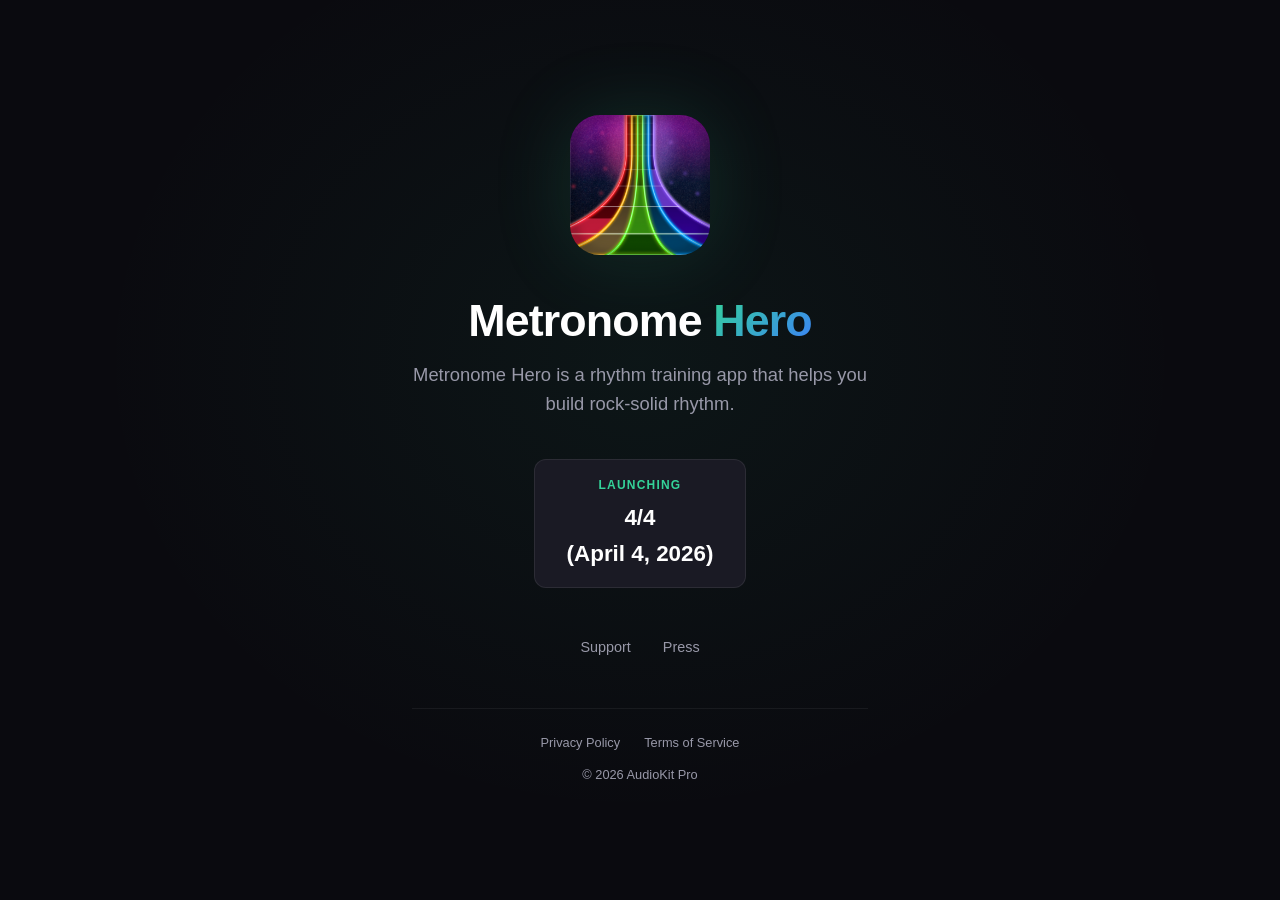
==== index.html @ 8ba40acc "Updated web site" ====
<!DOCTYPE html>
<html lang="en">
<head>
    <meta charset="UTF-8">
    <meta name="viewport" content="width=device-width, initial-scale=1.0">
    <title>Metronome Hero — Coming April 4</title>
    <meta name="description" content="The metronome that listens back. Real-time timing feedback, auto-tempo progression, and mic/MIDI input — on iPhone, iPad, Mac, Apple Watch, and inside your DAW. Launching April 4, 2026.">
    <link rel="icon" type="image/png" href="appicon.png">
    <link rel="stylesheet" href="style.css">
</head>
<body>

<div class="prelaunch">
    <div class="prelaunch-content">
        <img src="appicon.png" alt="Metronome Hero" class="prelaunch-icon">
        <h1>Metronome <span style="background: linear-gradient(135deg, var(--gradient-start), var(--gradient-end)); -webkit-background-clip: text; -webkit-text-fill-color: transparent; background-clip: text;">Hero</span></h1>
        <p class="tagline">Metronome Hero is a rhythm training app that helps you build rock-solid rhythm.</p>
        <div class="launch-date">
            <div class="label">Launching</div>
            <div class="date">4/4</div>
            <div class="date">(April 4, 2026)</div>
        </div>

        <div class="prelaunch-links">
            <a href="mailto:support@metronomehero.com">Support</a>
            <a href="mailto:press@metronomehero.com">Press</a>
        </div>

        <div class="prelaunch-footer">
            <div class="legal-links">
                <a href="privacy-policy.html">Privacy Policy</a>
                <a href="terms-of-service.html">Terms of Service</a>
            </div>
            <p>&copy; 2026 AudioKit Pro</p>
        </div>
    </div>
</div>

</body>
</html>
---- style.css ----
/* ── Reset & Base ── */
*, *::before, *::after { margin: 0; padding: 0; box-sizing: border-box; }

:root {
    --bg-dark: #0a0a0f;
    --bg-section: #111118;
    --bg-card: #1a1a24;
    --accent: #34d399;
    --accent-dim: #22a87a;
    --text: #e8e8f0;
    --text-dim: #9898a8;
    --text-bright: #ffffff;
    --gradient-start: #34d399;
    --gradient-end: #3b82f6;
    --font: -apple-system, BlinkMacSystemFont, 'SF Pro Display', 'Segoe UI', Roboto, sans-serif;
    --font-mono: 'SF Mono', 'Fira Code', 'Cascadia Code', monospace;
    --max-width: 1100px;
}

html { scroll-behavior: smooth; }

body {
    font-family: var(--font);
    background: var(--bg-dark);
    color: var(--text);
    line-height: 1.6;
    -webkit-font-smoothing: antialiased;
}

/* ── Typography ── */
h1, h2, h3 { color: var(--text-bright); line-height: 1.2; }
h1 { font-size: clamp(2.4rem, 5vw, 3.8rem); font-weight: 800; letter-spacing: -0.02em; }
h2 { font-size: clamp(1.6rem, 3.5vw, 2.4rem); font-weight: 700; letter-spacing: -0.01em; }
h3 { font-size: 1.15rem; font-weight: 600; }
p { color: var(--text-dim); font-size: 1.05rem; }
a { color: var(--accent); text-decoration: none; }
a:hover { color: var(--accent-dim); }

/* ── Layout ── */
.container { max-width: var(--max-width); margin: 0 auto; padding: 0 1.5rem; }

section { padding: 5rem 0; }
section:nth-child(even) { background: var(--bg-section); }

/* ── Nav ── */
nav {
    position: fixed; top: 0; left: 0; right: 0; z-index: 100;
    background: rgba(10, 10, 15, 0.85);
    backdrop-filter: blur(20px); -webkit-backdrop-filter: blur(20px);
    border-bottom: 1px solid rgba(255,255,255,0.06);
    padding: 0.8rem 0;
}
nav .container { display: flex; align-items: center; justify-content: space-between; }
.nav-brand { display: flex; align-items: center; gap: 0.6rem; font-weight: 700; font-size: 1.1rem; color: var(--text-bright); }
.nav-brand img { width: 32px; height: 32px; border-radius: 7px; }
.nav-links { display: flex; gap: 1.8rem; list-style: none; }
.nav-links a { color: var(--text-dim); font-size: 0.9rem; font-weight: 500; transition: color 0.2s; }
.nav-links a:hover { color: var(--text-bright); }

/* ── Buttons ── */
.btn {
    display: inline-flex; align-items: center; gap: 0.5rem;
    padding: 0.85rem 1.8rem; border-radius: 12px; font-weight: 600; font-size: 1rem;
    transition: all 0.2s; border: none; cursor: pointer;
}
.btn-primary { background: linear-gradient(135deg, var(--gradient-start), var(--gradient-end)); color: #000; }
.btn-primary:hover { transform: translateY(-2px); box-shadow: 0 8px 30px rgba(52, 211, 153, 0.25); color: #000; }
.btn-secondary { background: rgba(255,255,255,0.06); color: var(--text); border: 1px solid rgba(255,255,255,0.1); }
.btn-secondary:hover { background: rgba(255,255,255,0.1); transform: translateY(-2px); color: var(--text-bright); }

/* ── Hero ── */
.hero {
    padding: 10rem 0 4rem;
    text-align: center;
    background: radial-gradient(ellipse at 50% 0%, rgba(52, 211, 153, 0.08) 0%, transparent 60%), var(--bg-dark);
}
.hero-icon { width: 120px; height: 120px; border-radius: 26px; margin-bottom: 2rem; box-shadow: 0 0 60px rgba(52, 211, 153, 0.15); }
.hero h1 { margin-bottom: 1rem; }
.hero h1 span {
    background: linear-gradient(135deg, var(--gradient-start), var(--gradient-end));
    -webkit-background-clip: text; -webkit-text-fill-color: transparent; background-clip: text;
}
.hero-tagline { font-size: clamp(1.1rem, 2.5vw, 1.35rem); color: var(--text-dim); max-width: 600px; margin: 0 auto 2.5rem; }
.hero-cta { display: flex; gap: 1rem; justify-content: center; flex-wrap: wrap; margin-bottom: 3rem; }

/* ── Hero Screenshot ── */
.hero-screenshot {
    position: relative;
    max-width: 800px;
    margin: 0 auto;
    border-radius: 16px;
    overflow: hidden;
    box-shadow: 0 20px 80px rgba(0,0,0,0.5), 0 0 0 1px rgba(255,255,255,0.06);
    cursor: pointer;
}
.hero-screenshot img {
    width: 100%; height: auto; display: block;
    position: absolute; inset: 0;
    opacity: 0; transition: opacity 1s ease;
}
.hero-screenshot img:first-child { position: relative; }
.hero-screenshot img.active { opacity: 1; }

/* ── Section Headers ── */
.section-header { text-align: center; margin-bottom: 3.5rem; }
.section-header p { max-width: 600px; margin: 1rem auto 0; }
.section-label {
    display: inline-block; font-size: 0.75rem; font-weight: 700;
    letter-spacing: 0.12em; text-transform: uppercase; color: var(--accent); margin-bottom: 0.6rem;
}

/* ── Color Spectrum Bar ── */
.spectrum-bar {
    display: flex; border-radius: 8px; overflow: hidden; height: 40px;
    max-width: 500px; margin: 2rem auto; box-shadow: 0 4px 20px rgba(0,0,0,0.3);
}
.spectrum-bar .zone {
    flex: 1; display: flex; align-items: center; justify-content: center;
    font-size: 0.7rem; font-weight: 700; color: rgba(0,0,0,0.7);
}

/* ── Screenshot with Caption ── */
.screenshot-showcase {
    max-width: 700px;
    margin: 2.5rem auto;
    border-radius: 12px;
    overflow: hidden;
    box-shadow: 0 12px 50px rgba(0,0,0,0.4), 0 0 0 1px rgba(255,255,255,0.06);
}
.screenshot-showcase img { width: 100%; height: auto; display: block; }
.viz-showcase {
    position: relative;
    max-width: 700px;
    margin: 2.5rem auto;
    border-radius: 12px;
    overflow: hidden;
    box-shadow: 0 12px 50px rgba(0,0,0,0.4), 0 0 0 1px rgba(255,255,255,0.06);
    cursor: pointer;
}
.viz-showcase img {
    width: 100%; height: auto; display: block;
    position: absolute; inset: 0;
    opacity: 0; transition: opacity 1s ease;
}
.viz-showcase img:first-child { position: relative; }
.viz-showcase img.active { opacity: 1; }
.viz-showcase-label {
    text-align: center; font-size: 0.8rem; color: var(--text-dim);
    margin-top: 0.75rem; font-variant-numeric: tabular-nums;
    transition: opacity 0.4s ease;
}

/* ── Feature Grid ── */
.feature-grid { display: grid; grid-template-columns: repeat(auto-fit, minmax(300px, 1fr)); gap: 1.5rem; }
.feature-card {
    background: var(--bg-card); border: 1px solid rgba(255,255,255,0.05);
    border-radius: 16px; padding: 2rem; transition: transform 0.2s, border-color 0.2s;
}
.feature-card:hover { transform: translateY(-4px); border-color: rgba(52, 211, 153, 0.2); }
.feature-card .icon { font-size: 2rem; margin-bottom: 1rem; }
.feature-card h3 { margin-bottom: 0.6rem; }
.feature-card p { font-size: 0.95rem; }

/* ── Tip Callout ── */
.tip-callout {
    background: rgba(52, 211, 153, 0.06);
    border: 1px solid rgba(52, 211, 153, 0.15);
    border-left: 3px solid var(--accent);
    border-radius: 12px;
    padding: 1.5rem 2rem;
    margin: 2.5rem auto;
    max-width: 700px;
}
.tip-callout h4 {
    color: var(--accent);
    font-size: 0.85rem;
    font-weight: 700;
    letter-spacing: 0.05em;
    text-transform: uppercase;
    margin-bottom: 0.5rem;
}
.tip-callout p {
    font-size: 0.95rem;
    line-height: 1.7;
}

/* ── Feature card with image ── */
.feature-card-img {
    background: var(--bg-card); border: 1px solid rgba(255,255,255,0.05);
    border-radius: 16px; overflow: hidden; transition: transform 0.2s, border-color 0.2s;
}
.feature-card-img:hover { transform: translateY(-4px); border-color: rgba(52, 211, 153, 0.2); }
.feature-card-img img { width: 100%; height: auto; display: block; }
.feature-card-img .card-body { padding: 1.5rem; }
.feature-card-img h3 { margin-bottom: 0.4rem; }
.feature-card-img p { font-size: 0.9rem; }

/* ── Visualization Showcase ── */
.viz-grid {
    display: grid;
    grid-template-columns: repeat(auto-fit, minmax(320px, 1fr));
    gap: 1.5rem;
    margin-top: 2rem;
}
.viz-card {
    background: var(--bg-card); border: 1px solid rgba(255,255,255,0.05);
    border-radius: 16px; overflow: hidden; transition: transform 0.2s, border-color 0.2s;
}
.viz-card:hover { transform: translateY(-4px); border-color: rgba(52, 211, 153, 0.2); }
.viz-card img { width: 100%; height: auto; display: block; }
.viz-card .viz-body { padding: 1.2rem 1.5rem; }
.viz-card h3 { font-size: 1.05rem; margin-bottom: 0.3rem; }
.viz-card p { font-size: 0.85rem; }

/* ── Platform Grid ── */
.platform-grid { display: grid; grid-template-columns: repeat(auto-fit, minmax(240px, 1fr)); gap: 1.5rem; }
.platform-card {
    background: var(--bg-card); border: 1px solid rgba(255,255,255,0.05);
    border-radius: 16px; padding: 2rem; text-align: center; transition: transform 0.2s;
}
.platform-card:hover { transform: translateY(-4px); }
.platform-card .platform-icon { font-size: 2.5rem; margin-bottom: 1rem; }
.platform-card h3 { margin-bottom: 0.5rem; }
.platform-card p { font-size: 0.9rem; }

/* ── Platform card with image ── */
.platform-card-img {
    background: var(--bg-card); border: 1px solid rgba(255,255,255,0.05);
    border-radius: 16px; overflow: hidden; text-align: center; transition: transform 0.2s;
    display: flex; flex-direction: column;
}
.platform-card-img:hover { transform: translateY(-4px); }
.platform-card-img .platform-img-area {
    height: 260px; display: flex; align-items: center; justify-content: center;
    background: #000; overflow: hidden;
}
.platform-card-img .platform-img-area img { width: 100%; height: 100%; object-fit: contain; display: block; }
.platform-card-img .platform-body { padding: 1.5rem; }
.platform-card-img h3 { margin-bottom: 0.5rem; }
.platform-card-img p { font-size: 0.9rem; }
.platform-card-img .platform-img-area.watch-area img {
    width: 55%; height: auto; object-fit: contain;
}

/* ── Input Modes ── */
.input-modes { display: grid; grid-template-columns: repeat(auto-fit, minmax(280px, 1fr)); gap: 1.5rem; }
.input-mode { display: flex; gap: 1.2rem; align-items: flex-start; }
.input-mode .mode-icon { font-size: 2rem; flex-shrink: 0; }
.input-mode h3 { margin-bottom: 0.3rem; }
.input-mode p { font-size: 0.9rem; }

/* ── Challenge List ── */
.challenge-grid { display: grid; grid-template-columns: repeat(auto-fit, minmax(240px, 1fr)); gap: 1.2rem; }
.challenge-item {
    background: var(--bg-card); border: 1px solid rgba(255,255,255,0.05);
    border-radius: 12px; padding: 1.5rem;
}
.challenge-item h3 { margin-bottom: 0.4rem; }
.challenge-item p { font-size: 0.9rem; }

/* ── Level Up Section ── */
.level-grid { grid-template-columns: 1fr 1fr; }

/* ── Session Summary ── */
.session-row {
    display: grid;
    grid-template-columns: 1fr 1fr;
    gap: 2rem;
    align-items: center;
    margin-top: 2rem;
}
.session-row .session-img {
    border-radius: 16px;
    overflow: hidden;
    box-shadow: 0 12px 50px rgba(0,0,0,0.4);
}
.session-row .session-img img { width: 100%; height: auto; display: block; }
.session-row .session-text h3 { font-size: 1.3rem; margin-bottom: 0.8rem; }
.session-row .session-text p { font-size: 0.95rem; margin-bottom: 0.6rem; }
.session-row .session-text ul {
    list-style: none; padding: 0; margin-top: 0.8rem;
}
.session-row .session-text ul li {
    padding: 0.3rem 0; font-size: 0.95rem; color: var(--text-dim);
}
.session-row .session-text ul li::before {
    content: "\2713"; color: var(--accent); font-weight: 700; margin-right: 0.6rem;
}

/* ── Who For ── */
.who-grid { display: grid; grid-template-columns: repeat(auto-fill, minmax(250px, 1fr)); gap: 1rem; }
.who-item {
    display: flex; align-items: center; gap: 0.8rem; padding: 1rem 1.2rem;
    background: var(--bg-card); border-radius: 12px; border: 1px solid rgba(255,255,255,0.05);
}
.who-item .who-icon { font-size: 1.5rem; flex-shrink: 0; }
.who-item p { font-size: 0.95rem; color: var(--text); }

/* ── Built For Serious ── */
.specs-grid { display: grid; grid-template-columns: repeat(auto-fit, minmax(300px, 1fr)); gap: 0.8rem; }
.spec-item { display: flex; align-items: center; gap: 0.8rem; padding: 0.8rem; }
.spec-item .check { color: var(--accent); font-weight: 700; font-size: 1.1rem; flex-shrink: 0; }
.spec-item p { font-size: 0.95rem; color: var(--text-dim); }

/* ── Tip Carousel ── */
.tip-row {
    display: grid;
    grid-template-columns: 1fr 1fr;
    gap: 3rem;
    align-items: center;
}
.tip-text h2 { margin-bottom: 1rem; }
.tip-text p { font-size: 1.05rem; }
.tip-carousel {
    position: relative;
    max-width: 280px;
    margin: 0 auto;
    aspect-ratio: 1290 / 2796;
}
.tip-carousel img {
    position: absolute;
    inset: 0;
    width: 100%;
    height: 100%;
    object-fit: cover;
    border-radius: 24px;
    opacity: 0;
    transition: opacity 0.8s ease;
    cursor: pointer;
}
.tip-carousel img.active { opacity: 1; }
.tip-carousel-counter {
    text-align: center;
    font-size: 0.8rem;
    color: var(--text-dim);
    margin-top: 1rem;
    font-variant-numeric: tabular-nums;
}
.tip-carousel-bar {
    max-width: 200px;
    height: 3px;
    background: rgba(255,255,255,0.1);
    border-radius: 2px;
    margin: 0.5rem auto 0;
    overflow: hidden;
}
.tip-carousel-bar-fill {
    height: 100%;
    background: var(--accent);
    border-radius: 2px;
    transition: width 0.4s ease;
}

/* ── Footer ── */
footer { padding: 3rem 0; border-top: 1px solid rgba(255,255,255,0.06); text-align: center; }
footer p { font-size: 0.85rem; color: var(--text-dim); }
footer a { color: var(--text-dim); }
footer a:hover { color: var(--accent); }
.footer-links { display: flex; gap: 2rem; justify-content: center; margin-bottom: 1rem; flex-wrap: wrap; }

/* ── Divider Wave ── */
.wave-divider { width: 100%; overflow: hidden; line-height: 0; }
.wave-divider svg { width: 100%; height: 60px; }
.wave-divider.flip { transform: rotate(180deg); }

/* ── Legal Pages ── */
.legal-page {
    padding: 3rem 1.5rem;
}
.legal-page .container {
    max-width: 700px;
}
.legal-page h1 {
    font-size: 1.8rem;
    font-weight: 700;
    margin-bottom: 0.5rem;
}
.legal-page h2 {
    font-size: 1.2rem;
    font-weight: 600;
    margin-top: 2rem;
    margin-bottom: 0.5rem;
}
.legal-page p {
    font-size: 0.95rem;
    margin-top: 0.8rem;
    line-height: 1.8;
}
.legal-page ul {
    padding-left: 1.5rem;
    margin-top: 0.5rem;
}
.legal-page ul li {
    font-size: 0.95rem;
    color: var(--text-dim);
    margin-bottom: 0.4rem;
}
.back-link {
    display: inline-block;
    margin-bottom: 2rem;
    font-size: 0.9rem;
}
.effective-date {
    font-size: 0.85rem;
    color: var(--text-dim);
    margin-bottom: 2rem;
}

/* ── Pre-launch Page ── */
.prelaunch {
    min-height: 100vh;
    display: flex;
    align-items: center;
    justify-content: center;
    text-align: center;
    background: radial-gradient(ellipse at 50% 40%, rgba(52, 211, 153, 0.06) 0%, transparent 60%), var(--bg-dark);
}
.prelaunch-content { max-width: 520px; padding: 2rem; }
.prelaunch-icon {
    width: 140px; height: 140px; border-radius: 30px;
    margin-bottom: 2rem;
    box-shadow: 0 0 80px rgba(52, 211, 153, 0.15);
}
.prelaunch h1 { margin-bottom: 0.75rem; font-size: clamp(2rem, 4vw, 2.8rem); }
.prelaunch .tagline {
    font-size: 1.15rem;
    color: var(--text-dim);
    margin-bottom: 2.5rem;
    line-height: 1.6;
}
.launch-date {
    display: inline-block;
    background: var(--bg-card);
    border: 1px solid rgba(255,255,255,0.08);
    border-radius: 12px;
    padding: 1rem 2rem;
    margin-bottom: 2.5rem;
}
.launch-date .label {
    font-size: 0.75rem;
    font-weight: 700;
    letter-spacing: 0.1em;
    text-transform: uppercase;
    color: var(--accent);
    margin-bottom: 0.3rem;
}
.launch-date .date {
    font-size: 1.4rem;
    font-weight: 700;
    color: var(--text-bright);
}
.prelaunch-links {
    display: flex;
    gap: 2rem;
    justify-content: center;
    flex-wrap: wrap;
    margin-top: 0.5rem;
}
.prelaunch-links a {
    font-size: 0.9rem;
    color: var(--text-dim);
    transition: color 0.2s;
}
.prelaunch-links a:hover { color: var(--accent); }
.prelaunch-footer {
    margin-top: 3rem;
    padding-top: 1.5rem;
    border-top: 1px solid rgba(255,255,255,0.06);
}
.prelaunch-footer p { font-size: 0.8rem; }
.prelaunch-footer .legal-links {
    display: flex; gap: 1.5rem; justify-content: center; margin-bottom: 0.75rem;
}
.prelaunch-footer .legal-links a { font-size: 0.8rem; color: var(--text-dim); }
.prelaunch-footer .legal-links a:hover { color: var(--accent); }

/* ── Responsive ── */
@media (max-width: 768px) {
    .nav-links { display: none; }
    section { padding: 3.5rem 0; }
    .hero { padding: 8rem 0 3rem; }
    .hero-icon { width: 90px; height: 90px; border-radius: 20px; }
    .feature-grid, .level-grid { grid-template-columns: 1fr; }
    .viz-grid { grid-template-columns: 1fr; }
    .platform-grid { grid-template-columns: 1fr; }
    .input-modes { grid-template-columns: 1fr; }
    .session-row { grid-template-columns: 1fr; }
    .session-row .session-img { max-width: 360px; margin: 0 auto; }
    .tip-row { grid-template-columns: 1fr; text-align: center; }
    .prelaunch-icon { width: 110px; height: 110px; border-radius: 24px; }
}
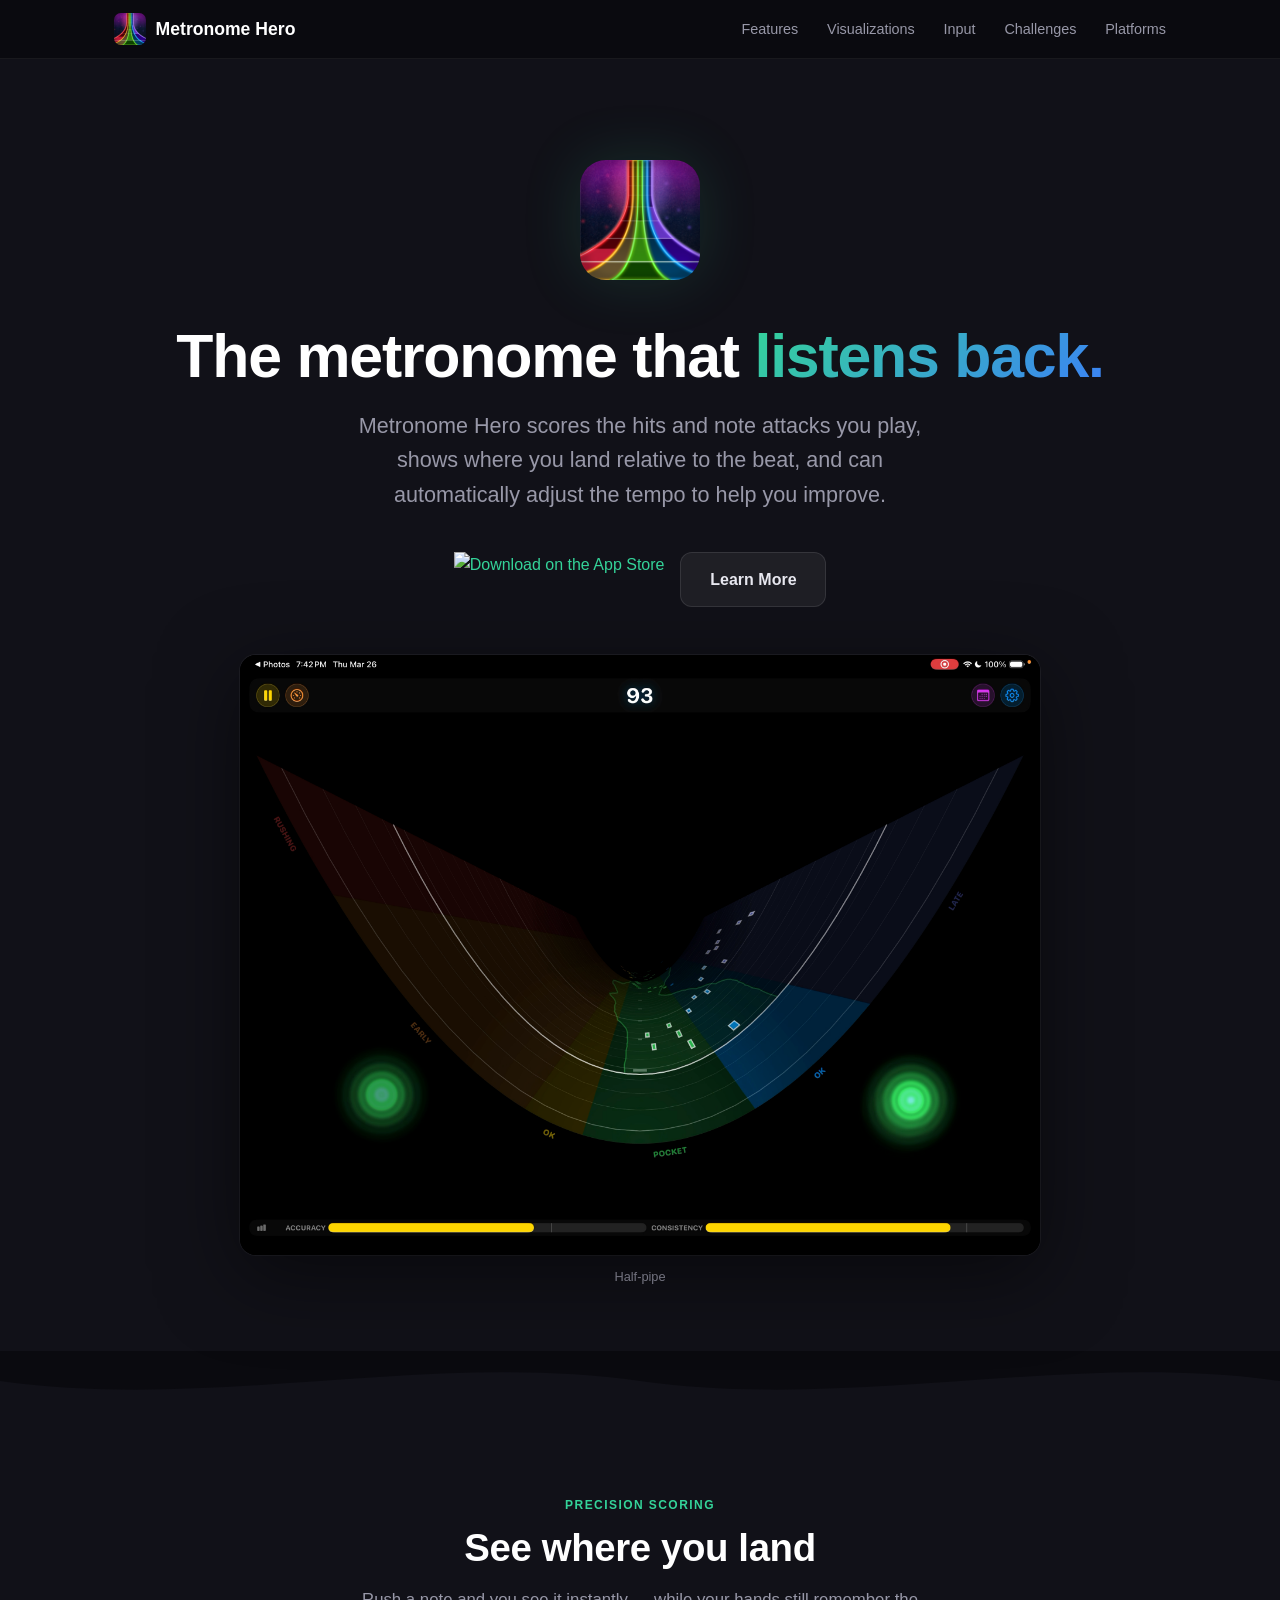
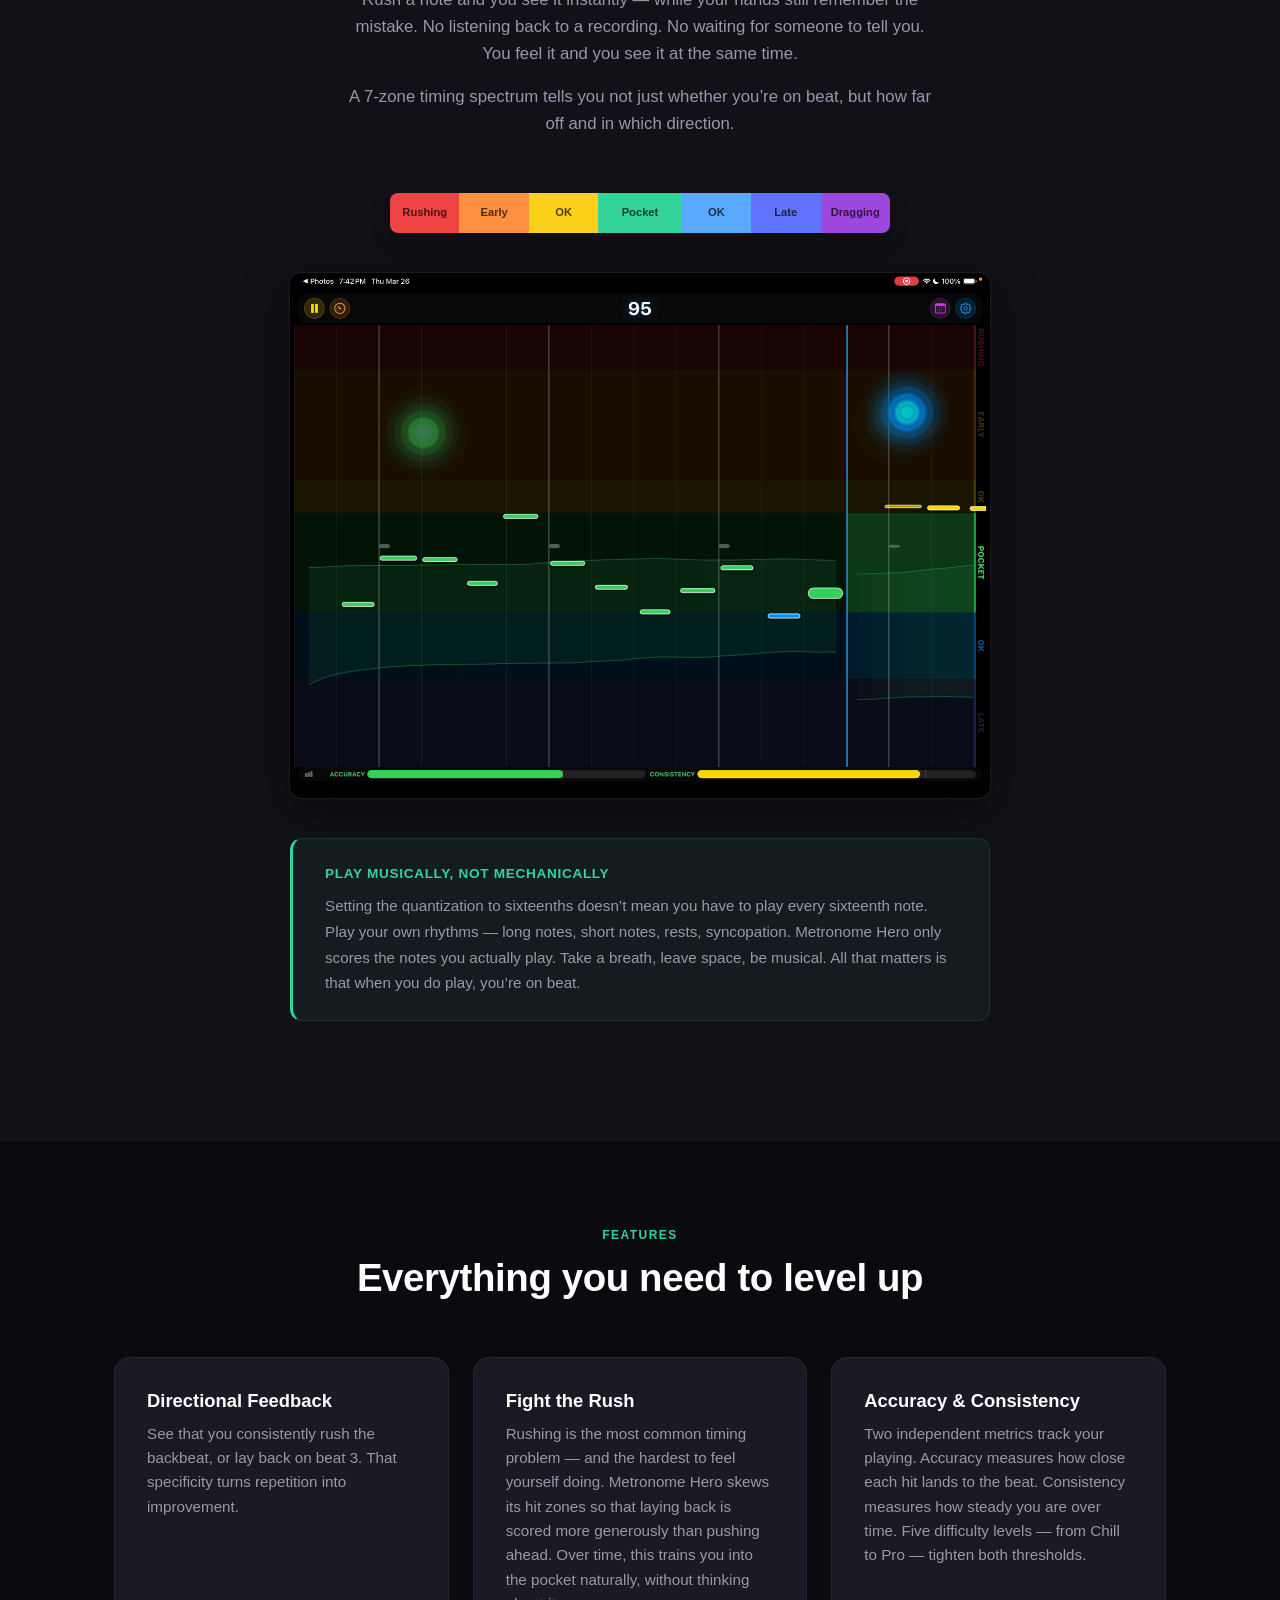
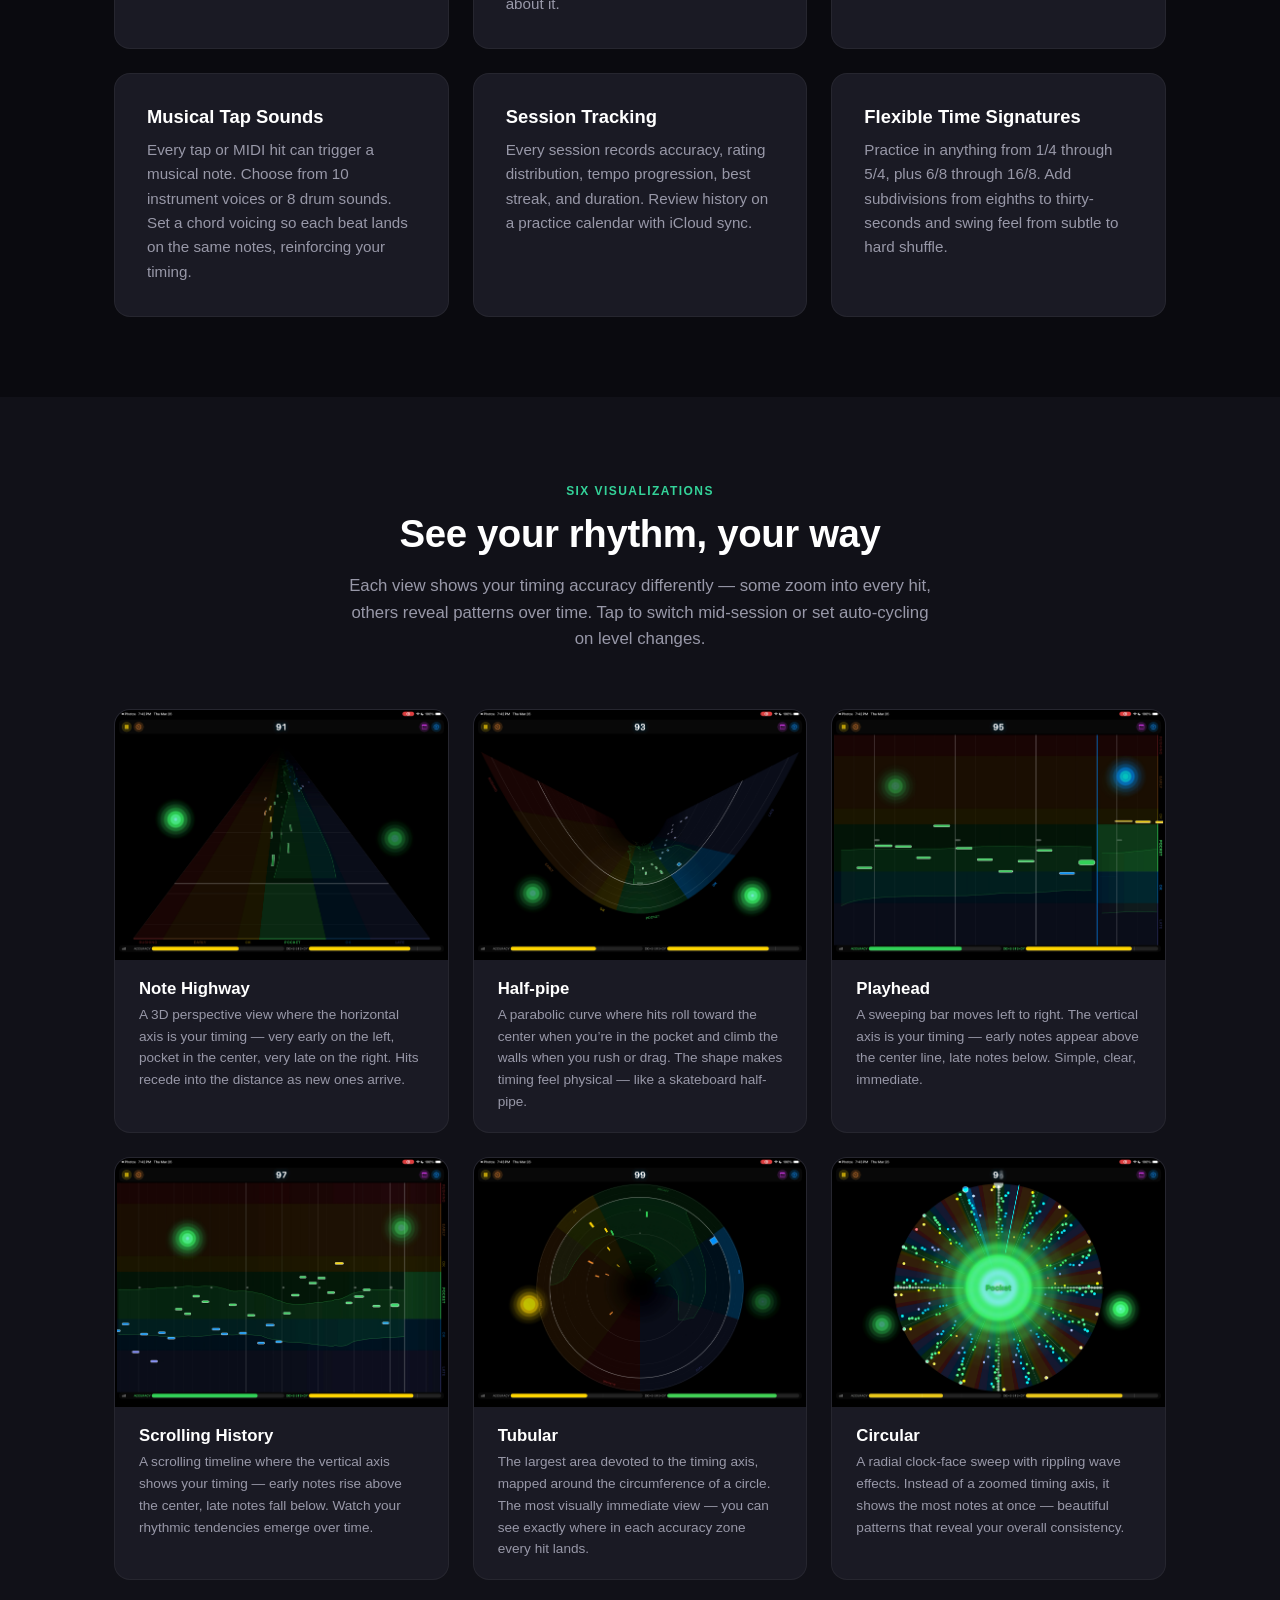
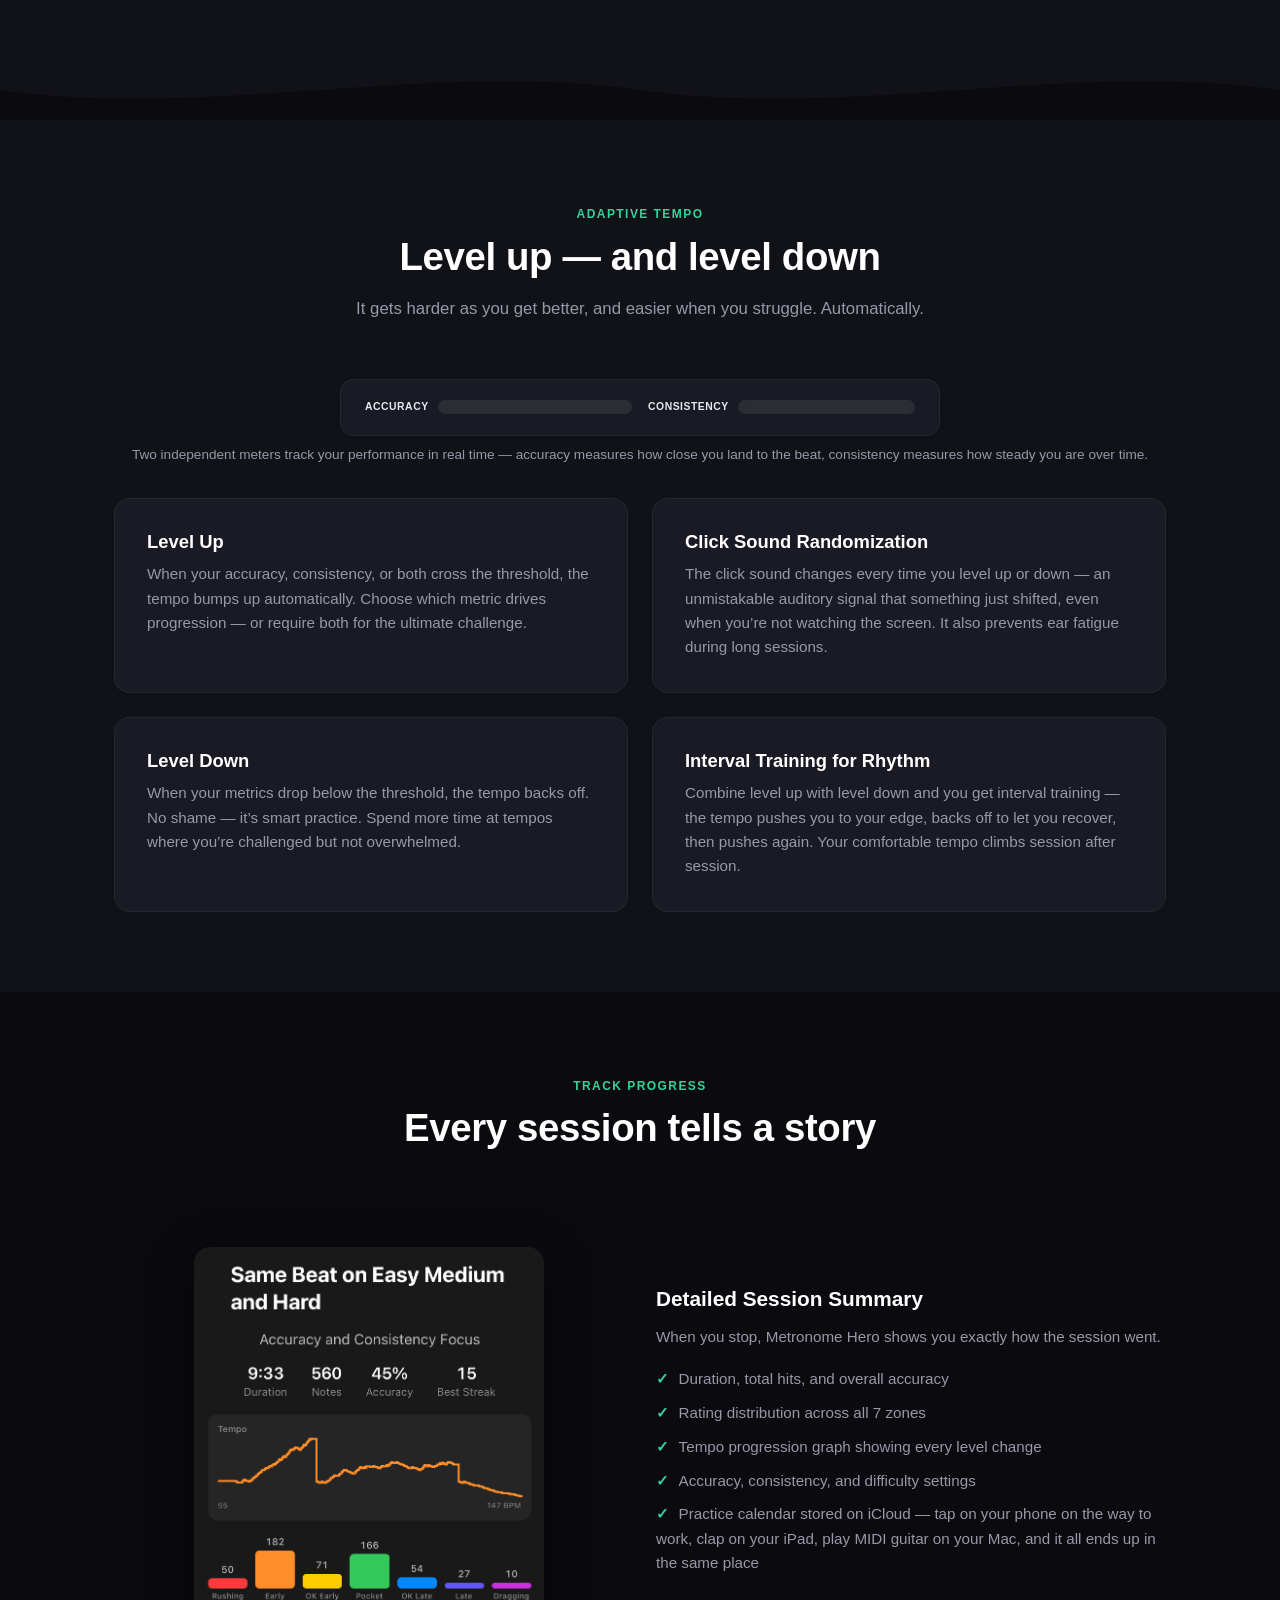
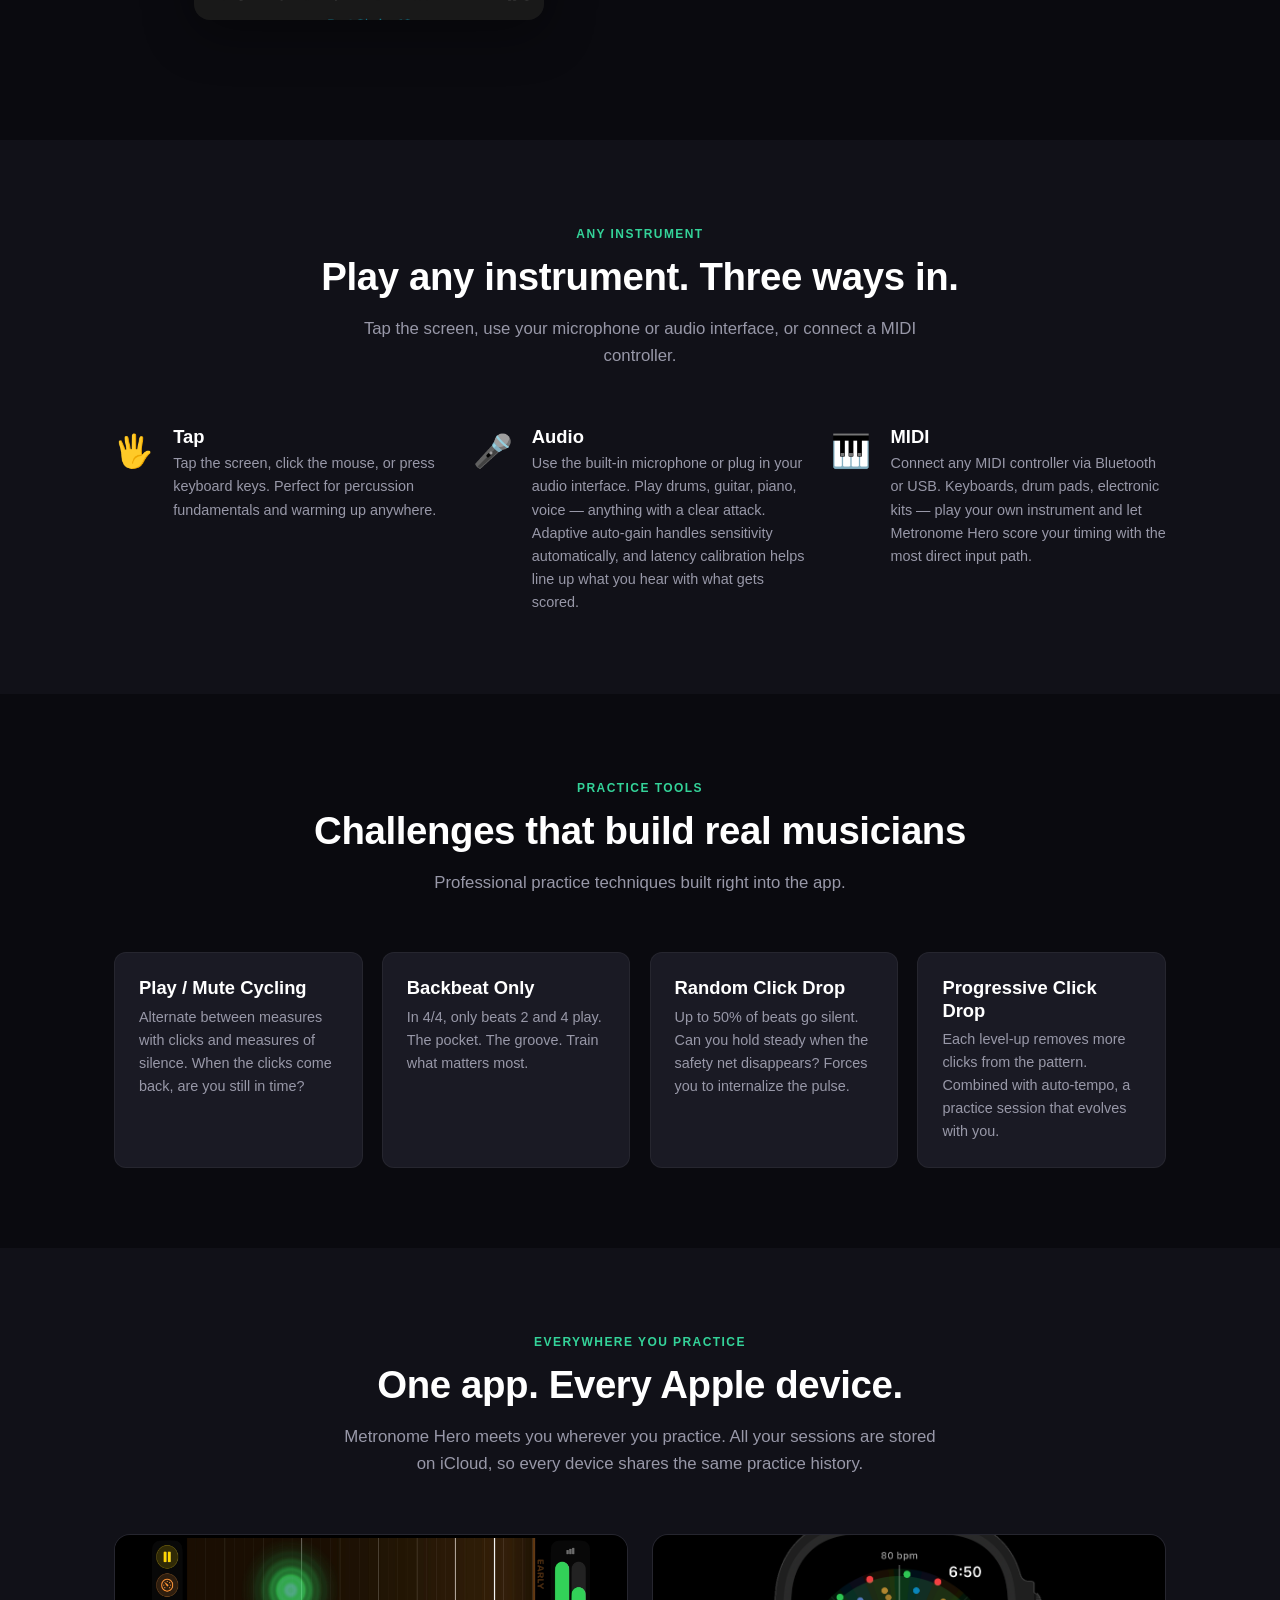
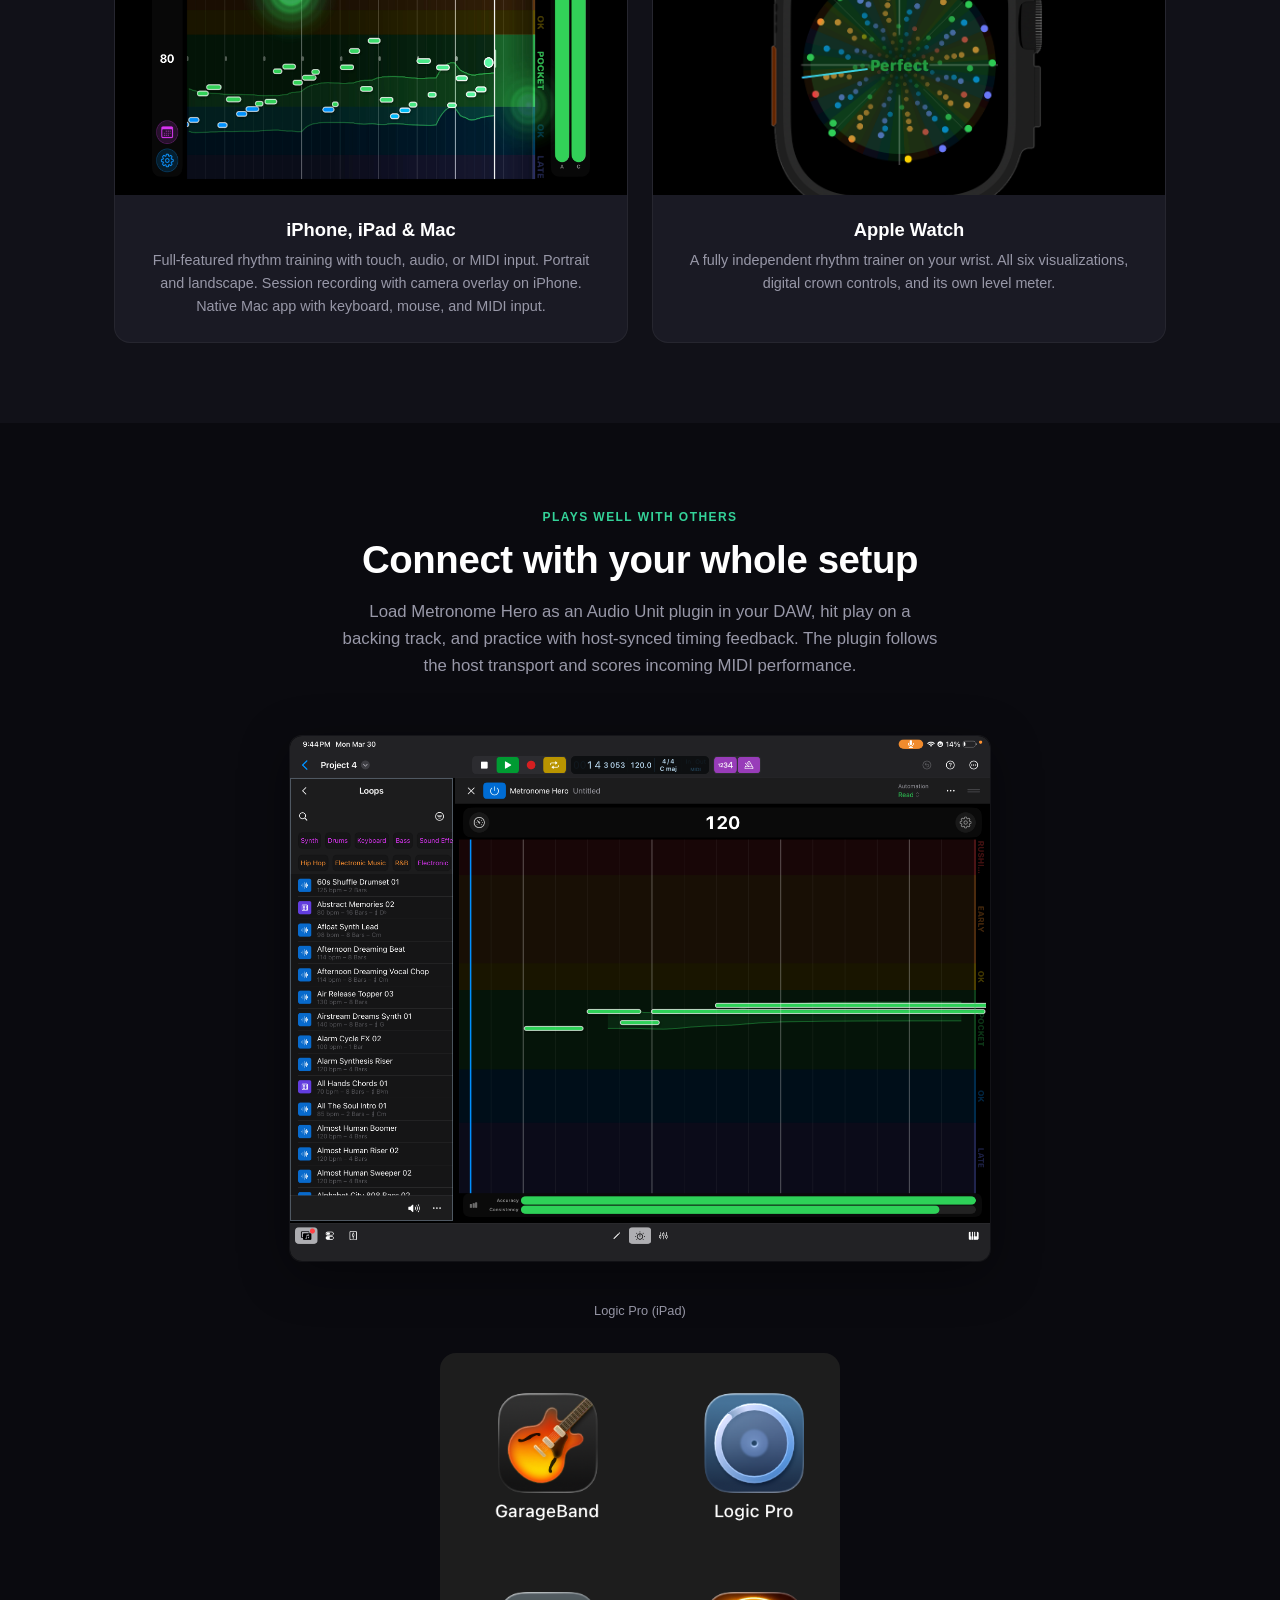
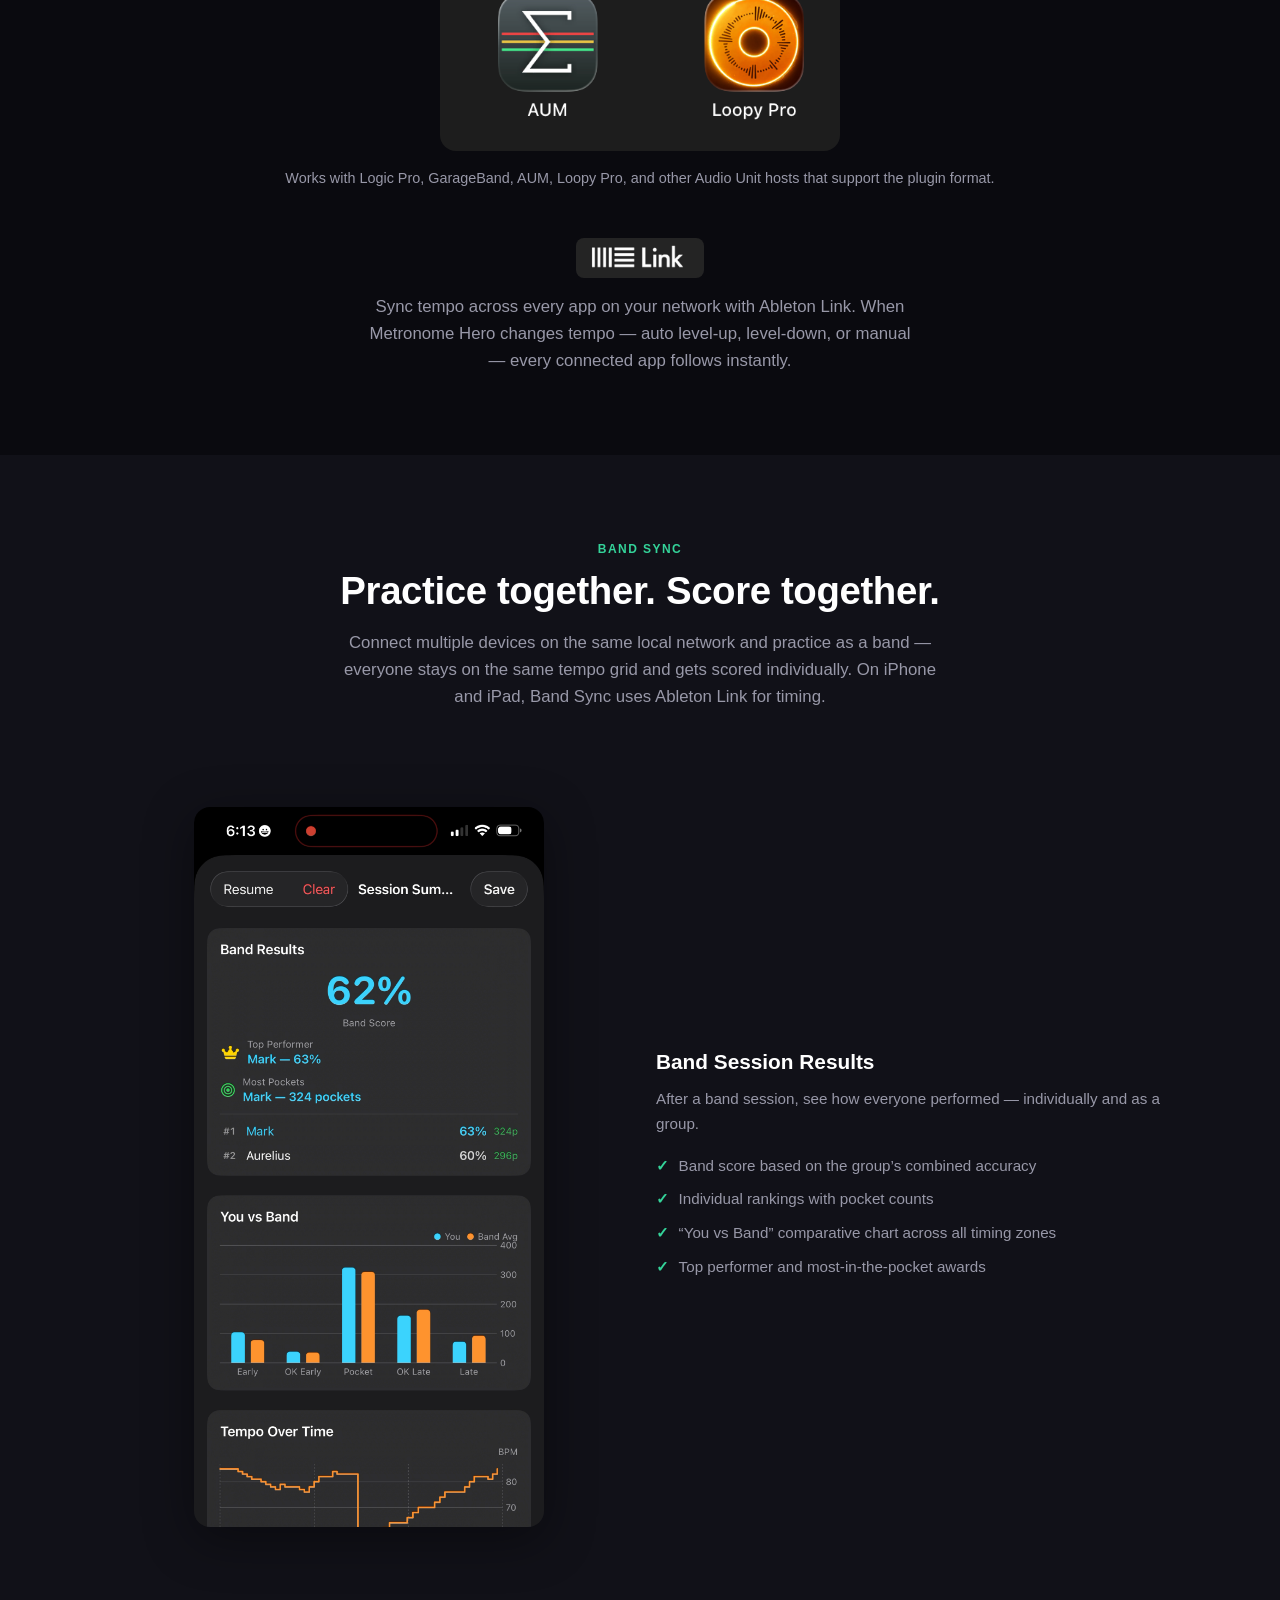
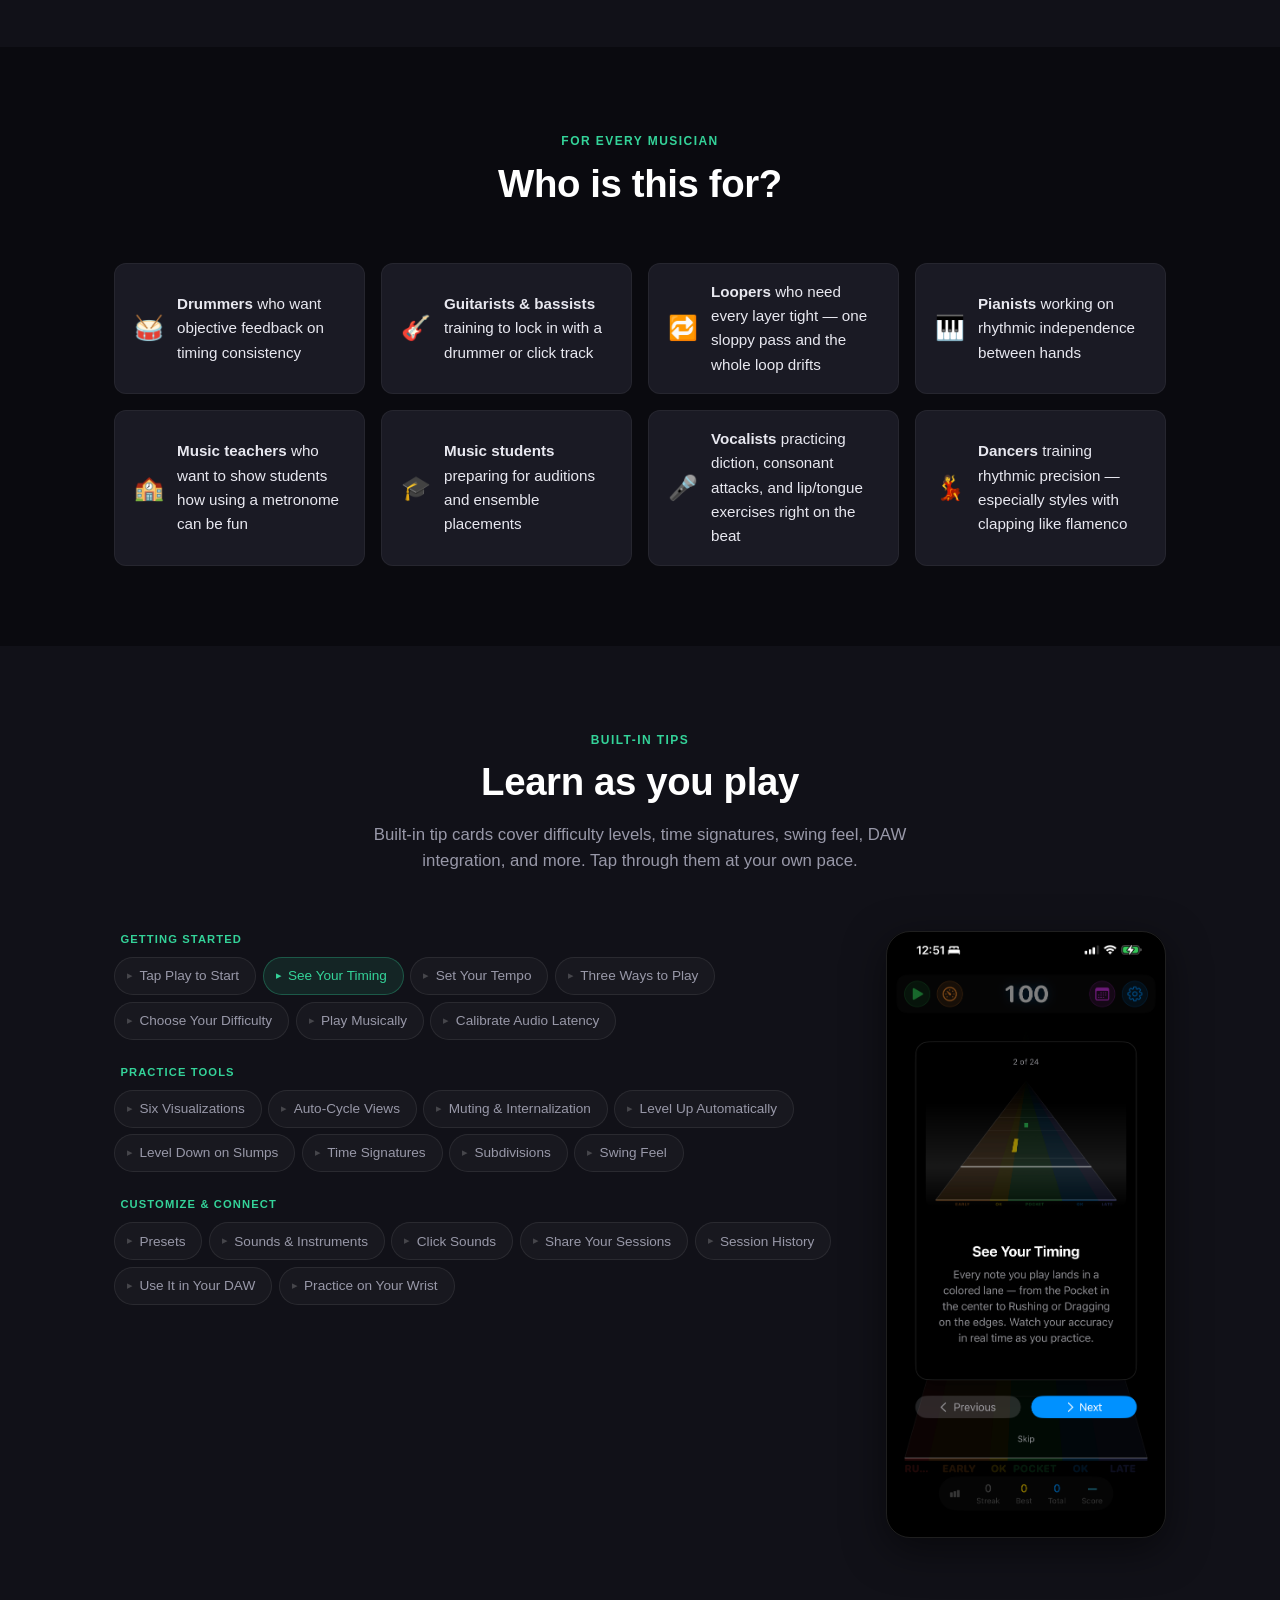
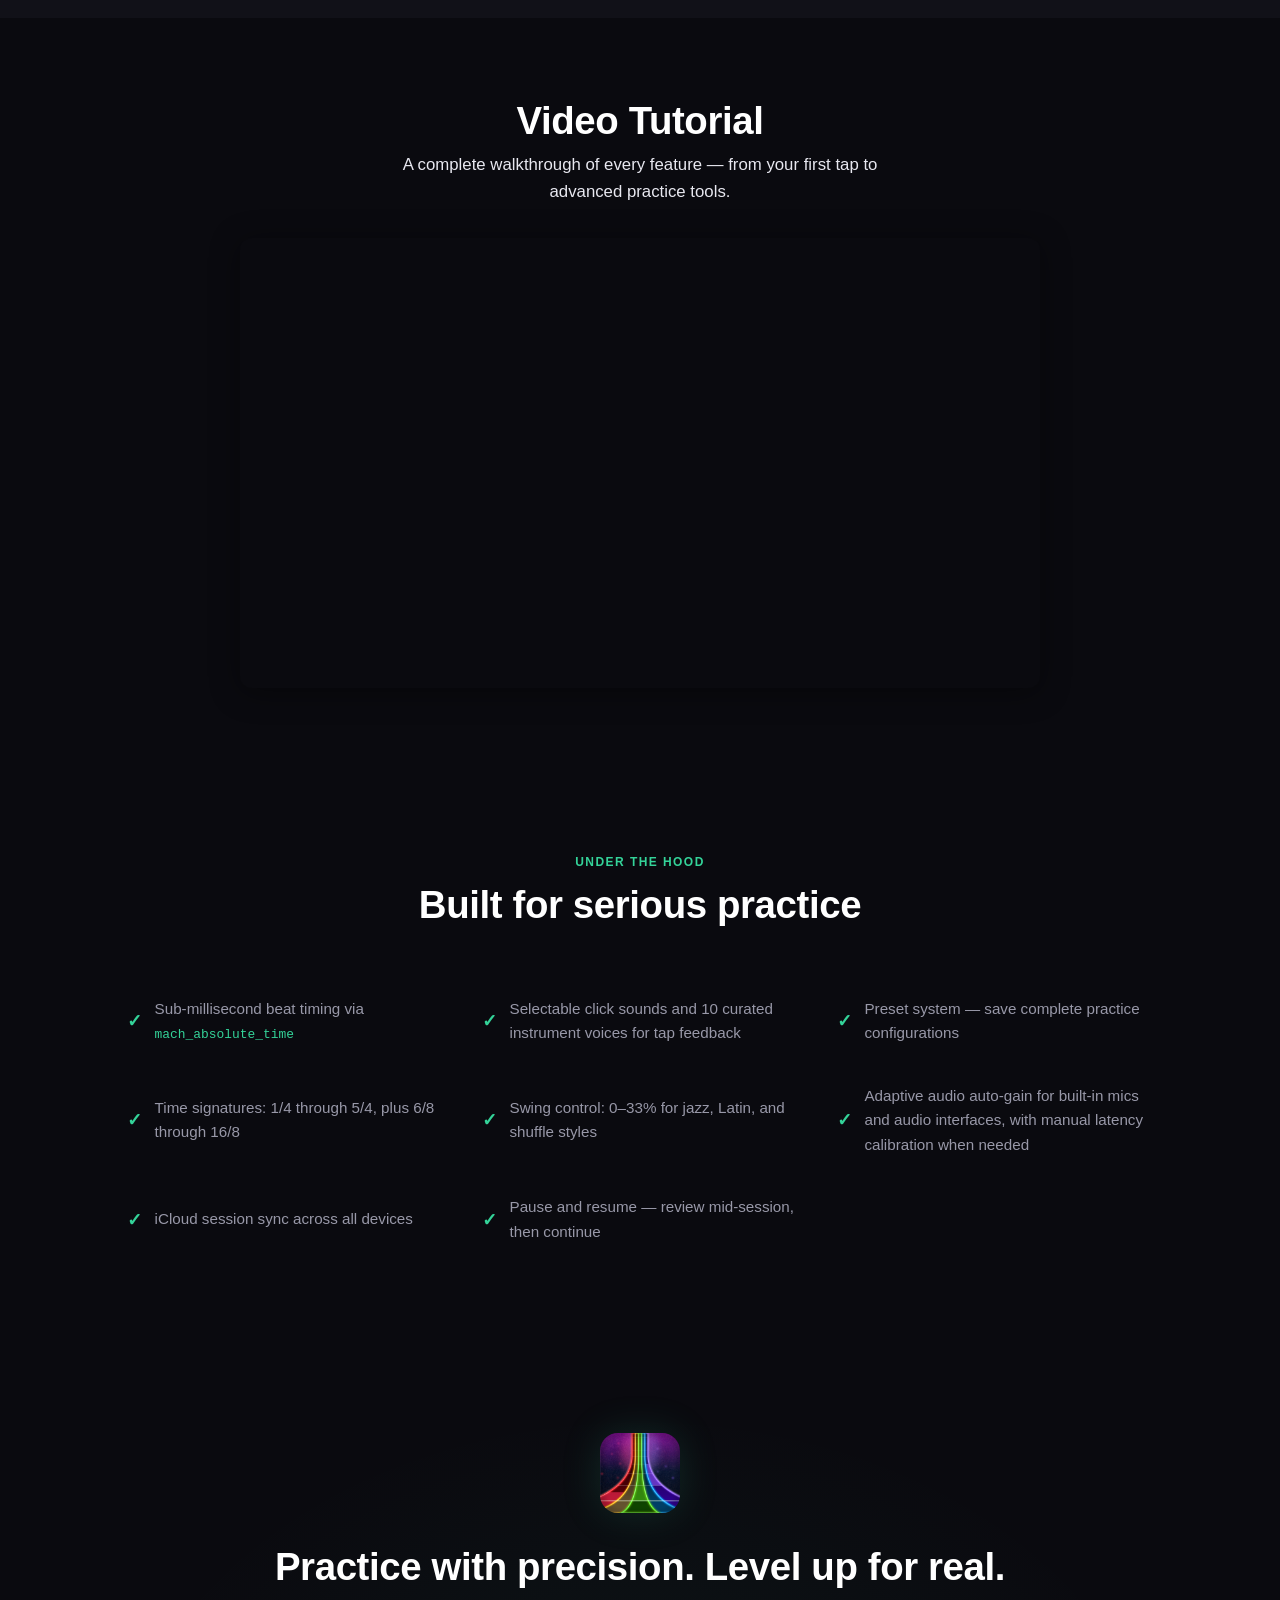
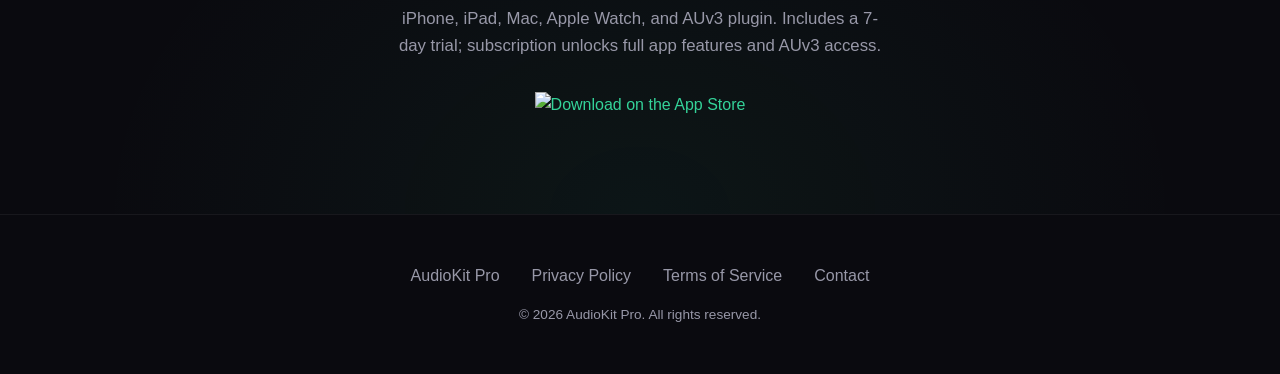
==== commit ba0dc631: "Launch Site" ====
--- a/index.html
+++ b/index.html
@@ -3,38 +3,635 @@
 <head>
     <meta charset="UTF-8">
     <meta name="viewport" content="width=device-width, initial-scale=1.0">
-    <title>Metronome Hero — Coming April 4</title>
-    <meta name="description" content="The metronome that listens back. Real-time timing feedback, auto-tempo progression, and mic/MIDI input — on iPhone, iPad, Mac, Apple Watch, and inside your DAW. Launching April 4, 2026.">
-    <link rel="icon" type="image/png" href="appicon.png">
+    <title>Metronome Hero — The Metronome That Listens Back</title>
+    <meta name="description" content="Train your timing with real-time visual feedback, adaptive tempo progression, and tap, mic, or MIDI input — on iPhone, iPad, Mac, Apple Watch, and inside your DAW.">
+    <link rel="icon" type="image/png" href="images/appicon.png">
     <link rel="stylesheet" href="style.css">
 </head>
 <body>
 
-<div class="prelaunch">
-    <div class="prelaunch-content">
-        <img src="appicon.png" alt="Metronome Hero" class="prelaunch-icon">
-        <h1>Metronome <span style="background: linear-gradient(135deg, var(--gradient-start), var(--gradient-end)); -webkit-background-clip: text; -webkit-text-fill-color: transparent; background-clip: text;">Hero</span></h1>
-        <p class="tagline">Metronome Hero is a rhythm training app that helps you build rock-solid rhythm.</p>
-        <div class="launch-date">
-            <div class="label">Launching</div>
-            <div class="date">4/4</div>
-            <div class="date">(April 4, 2026)</div>
-        </div>
-
-        <div class="prelaunch-links">
-            <a href="mailto:support@metronomehero.com">Support</a>
-            <a href="mailto:press@metronomehero.com">Press</a>
-        </div>
-
-        <div class="prelaunch-footer">
-            <div class="legal-links">
-                <a href="privacy-policy.html">Privacy Policy</a>
-                <a href="terms-of-service.html">Terms of Service</a>
-            </div>
-            <p>&copy; 2026 AudioKit Pro</p>
-        </div>
-    </div>
+<!-- ── Nav ── -->
+<nav>
+    <div class="container">
+        <a href="#" class="nav-brand">
+            <img src="images/appicon.png" alt="Metronome Hero icon">
+            Metronome Hero
+        </a>
+        <ul class="nav-links">
+            <li><a href="#features">Features</a></li>
+            <li><a href="#visualizations">Visualizations</a></li>
+            <li><a href="#input">Input</a></li>
+            <li><a href="#challenges">Challenges</a></li>
+            <li><a href="#platforms">Platforms</a></li>
+        </ul>
+    </div>
+</nav>
+
+<!-- ── Hero ── -->
+<section class="hero">
+    <div class="container">
+        <img src="images/appicon.png" alt="Metronome Hero" class="hero-icon">
+        <h1>The metronome that <span>listens back.</span></h1>
+        <p class="hero-tagline">
+            Metronome Hero scores the hits and note attacks you play, shows where you land relative to the beat, and can automatically adjust the tempo to help you improve.
+        </p>
+        <div class="hero-cta">
+            <a href="https://apps.apple.com/us/app/metronome-hero/id6759626022" aria-label="Download on the App Store">
+                <img src="https://tools.applemediaservices.com/api/badges/download-on-the-app-store/black/en-us?size=250x83" alt="Download on the App Store" style="height: 54px; width: auto;">
+            </a>
+            <a href="#features" class="btn btn-secondary">Learn More</a>
+        </div>
+        <div class="hero-screenshot" id="heroCarousel">
+            <img src="images/note-highway.png" alt="Note Highway visualization" class="active">
+            <img src="images/half-pipe.png" alt="Half-pipe visualization" loading="lazy">
+            <img src="images/playhead.png" alt="Playhead visualization" loading="lazy">
+            <img src="images/tube.png" alt="Tubular visualization" loading="lazy">
+            <img src="images/scrolling.png" alt="Scrolling History visualization" loading="lazy">
+            <img src="images/circle.png" alt="Circular visualization" loading="lazy">
+        </div>
+        <div class="viz-showcase-label" id="heroLabel">Note Highway</div>
+    </div>
+</section>
+
+<!-- ── Wave ── -->
+<div class="wave-divider">
+    <svg viewBox="0 0 1200 60" preserveAspectRatio="none">
+        <path d="M0,30 C200,60 400,0 600,30 C800,60 1000,0 1200,30 L1200,60 L0,60 Z" fill="#111118"/>
+    </svg>
 </div>
+
+<!-- ── Scoring ── -->
+<section id="features">
+    <div class="container">
+        <div class="section-header">
+            <span class="section-label">Precision Scoring</span>
+            <h2>See where you land</h2>
+            <p>Rush a note and you see it instantly &mdash; while your hands still remember the mistake. No listening back to a recording. No waiting for someone to tell you. You feel it and you see it at the same time.</p>
+            <p style="margin-top: 1rem;">A 7-zone timing spectrum tells you not just whether you&rsquo;re on beat, but how far off and in which direction.</p>
+        </div>
+
+        <div class="spectrum-bar">
+            <div class="zone" style="background: #EF4444;">Rushing</div>
+            <div class="zone" style="background: #FF8F41;">Early</div>
+            <div class="zone" style="background: #FDD01C;">OK</div>
+            <div class="zone" style="background: #34D399; flex: 1.2;">Pocket</div>
+            <div class="zone" style="background: #59A9FF;">OK</div>
+            <div class="zone" style="background: #5F73FF;">Late</div>
+            <div class="zone" style="background: #9D47DF;">Dragging</div>
+        </div>
+
+        <div class="screenshot-showcase">
+            <img src="images/playhead.png" alt="Playhead view showing color-coded hit bars across the timing spectrum">
+        </div>
+
+        <div class="tip-callout">
+            <h4>Play musically, not mechanically</h4>
+            <p>Setting the quantization to sixteenths doesn&rsquo;t mean you have to play every sixteenth note. Play your own rhythms &mdash; long notes, short notes, rests, syncopation. Metronome Hero only scores the notes you actually play. Take a breath, leave space, be musical. All that matters is that when you do play, you&rsquo;re on beat.</p>
+        </div>
+    </div>
+</section>
+
+<!-- ── Features ── -->
+<section>
+    <div class="container">
+        <div class="section-header">
+            <span class="section-label">Features</span>
+            <h2>Everything you need to level up</h2>
+        </div>
+
+        <div class="feature-grid">
+            <div class="feature-card">
+                <h3>Directional Feedback</h3>
+                <p>See that you consistently rush the backbeat, or lay back on beat 3. That specificity turns repetition into improvement.</p>
+            </div>
+            <div class="feature-card">
+                <h3>Fight the Rush</h3>
+                <p>Rushing is the most common timing problem &mdash; and the hardest to feel yourself doing. Metronome Hero skews its hit zones so that laying back is scored more generously than pushing ahead. Over time, this trains you into the pocket naturally, without thinking about it.</p>
+            </div>
+            <div class="feature-card">
+                <h3>Accuracy &amp; Consistency</h3>
+                <p>Two independent metrics track your playing. Accuracy measures how close each hit lands to the beat. Consistency measures how steady you are over time. Five difficulty levels &mdash; from Chill to Pro &mdash; tighten both thresholds.</p>
+            </div>
+            <div class="feature-card">
+                <h3>Musical Tap Sounds</h3>
+                <p>Every tap or MIDI hit can trigger a musical note. Choose from 10 instrument voices or 8 drum sounds. Set a chord voicing so each beat lands on the same notes, reinforcing your timing.</p>
+            </div>
+            <div class="feature-card">
+                <h3>Session Tracking</h3>
+                <p>Every session records accuracy, rating distribution, tempo progression, best streak, and duration. Review history on a practice calendar with iCloud sync.</p>
+            </div>
+            <div class="feature-card">
+                <h3>Flexible Time Signatures</h3>
+                <p>Practice in anything from 1/4 through 5/4, plus 6/8 through 16/8. Add subdivisions from eighths to thirty-seconds and swing feel from subtle to hard shuffle.</p>
+            </div>
+        </div>
+    </div>
+</section>
+
+<!-- ── Visualizations ── -->
+<section id="visualizations">
+    <div class="container">
+        <div class="section-header">
+            <span class="section-label">Six Visualizations</span>
+            <h2>See your rhythm, your way</h2>
+            <p>Each view shows your timing accuracy differently &mdash; some zoom into every hit, others reveal patterns over time. Tap to switch mid-session or set auto-cycling on level changes.</p>
+        </div>
+
+        <div class="viz-grid">
+            <div class="viz-card">
+                <img src="images/note-highway.png" alt="Note highway 3D visualization">
+                <div class="viz-body">
+                    <h3>Note Highway</h3>
+                    <p>A 3D perspective view where the horizontal axis is your timing — very early on the left, pocket in the center, very late on the right. Hits recede into the distance as new ones arrive.</p>
+                </div>
+            </div>
+            <div class="viz-card">
+                <img src="images/half-pipe.png" alt="Half-pipe parabolic visualization">
+                <div class="viz-body">
+                    <h3>Half-pipe</h3>
+                    <p>A parabolic curve where hits roll toward the center when you&rsquo;re in the pocket and climb the walls when you rush or drag. The shape makes timing feel physical &mdash; like a skateboard half-pipe.</p>
+                </div>
+            </div>
+            <div class="viz-card">
+                <img src="images/playhead.png" alt="Playhead visualization">
+                <div class="viz-body">
+                    <h3>Playhead</h3>
+                    <p>A sweeping bar moves left to right. The vertical axis is your timing — early notes appear above the center line, late notes below. Simple, clear, immediate.</p>
+                </div>
+            </div>
+            <div class="viz-card">
+                <img src="images/scrolling.png" alt="Scrolling history visualization">
+                <div class="viz-body">
+                    <h3>Scrolling History</h3>
+                    <p>A scrolling timeline where the vertical axis shows your timing — early notes rise above the center, late notes fall below. Watch your rhythmic tendencies emerge over time.</p>
+                </div>
+            </div>
+            <div class="viz-card">
+                <img src="images/tube.png" alt="Tubular polar-coordinate visualization">
+                <div class="viz-body">
+                    <h3>Tubular</h3>
+                    <p>The largest area devoted to the timing axis, mapped around the circumference of a circle. The most visually immediate view — you can see exactly where in each accuracy zone every hit lands.</p>
+                </div>
+            </div>
+            <div class="viz-card">
+                <img src="images/circle.png" alt="Circular playhead visualization with wave effects">
+                <div class="viz-body">
+                    <h3>Circular</h3>
+                    <p>A radial clock-face sweep with rippling wave effects. Instead of a zoomed timing axis, it shows the most notes at once — beautiful patterns that reveal your overall consistency.</p>
+                </div>
+            </div>
+        </div>
+    </div>
+</section>
+
+<!-- ── Wave ── -->
+<div class="wave-divider flip">
+    <svg viewBox="0 0 1200 60" preserveAspectRatio="none">
+        <path d="M0,30 C200,60 400,0 600,30 C800,60 1000,0 1200,30 L1200,60 L0,60 Z" fill="#111118"/>
+    </svg>
+</div>
+
+<!-- ── Level Up ── -->
+<section>
+    <div class="container">
+        <div class="section-header">
+            <span class="section-label">Adaptive Tempo</span>
+            <h2>Level up &mdash; and level down</h2>
+            <p>It gets harder as you get better, and easier when you struggle. Automatically.</p>
+        </div>
+
+        <div class="meter-demo">
+            <div class="meter-bar">
+                <span class="meter-label">ACCURACY</span>
+                <div class="meter-track"><div class="meter-fill"></div></div>
+            </div>
+            <div class="meter-bar">
+                <span class="meter-label">CONSISTENCY</span>
+                <div class="meter-track"><div class="meter-fill"></div></div>
+            </div>
+        </div>
+        <p style="text-align: center; font-size: 0.85rem; color: var(--text-dim); margin-top: -1.5rem; margin-bottom: 1rem;">
+            Two independent meters track your performance in real time &mdash; accuracy measures how close you land to the beat, consistency measures how steady you are over time.
+        </p>
+
+        <div class="feature-grid level-grid" style="margin-top: 2rem;">
+            <div class="feature-card">
+                <h3>Level Up</h3>
+                <p>When your accuracy, consistency, or both cross the threshold, the tempo bumps up automatically. Choose which metric drives progression &mdash; or require both for the ultimate challenge.</p>
+            </div>
+            <div class="feature-card">
+                <h3>Click Sound Randomization</h3>
+                <p>The click sound changes every time you level up or down &mdash; an unmistakable auditory signal that something just shifted, even when you&rsquo;re not watching the screen. It also prevents ear fatigue during long sessions.</p>
+            </div>
+            <div class="feature-card">
+                <h3>Level Down</h3>
+                <p>When your metrics drop below the threshold, the tempo backs off. No shame &mdash; it&rsquo;s smart practice. Spend more time at tempos where you&rsquo;re challenged but not overwhelmed.</p>
+            </div>
+            <div class="feature-card">
+                <h3>Interval Training for Rhythm</h3>
+                <p>Combine level up with level down and you get interval training &mdash; the tempo pushes you to your edge, backs off to let you recover, then pushes again. Your comfortable tempo climbs session after session.</p>
+            </div>
+        </div>
+    </div>
+</section>
+
+<!-- ── Session Summary ── -->
+<section>
+    <div class="container">
+        <div class="section-header">
+            <span class="section-label">Track Progress</span>
+            <h2>Every session tells a story</h2>
+        </div>
+
+        <div class="session-row">
+            <div class="session-img viz-showcase" id="sessionCarousel">
+                <img src="images/session-summaries/accuracy-beginner-to-pro.png" class="active" alt="Accuracy Beginner To Pro session summary">
+                <img src="images/session-summaries/same-beat-easy-medium-hard.png" alt="Same Beat on Easy Medium and Hard session summary">
+                <img src="images/session-summaries/def-leppard-riff.png" alt="Def Leppard Riff session summary">
+                <img src="images/session-summaries/drumming-practice.png" alt="Drumming Practice session summary">
+                <img src="images/session-summaries/daily-3-finger-drill.png" alt="Daily 3 Finger Drill session summary">
+                <img src="images/session-summaries/fingerpicking-songs.png" alt="Fingerpicking Songs session summary">
+                <img src="images/session-summaries/fingerpicking-drills.png" alt="Fingerpicking Drills session summary">
+            </div>
+            <div class="session-text">
+                <h3>Detailed Session Summary</h3>
+                <p>When you stop, Metronome Hero shows you exactly how the session went.</p>
+                <ul>
+                    <li>Duration, total hits, and overall accuracy</li>
+                    <li>Rating distribution across all 7 zones</li>
+                    <li>Tempo progression graph showing every level change</li>
+                    <li>Accuracy, consistency, and difficulty settings</li>
+                    <li>Practice calendar stored on iCloud &mdash; tap on your phone on the way to work, clap on your iPad, play MIDI guitar on your Mac, and it all ends up in the same place</li>
+                </ul>
+            </div>
+        </div>
+    </div>
+</section>
+
+<!-- ── Input Modes ── -->
+<section id="input">
+    <div class="container">
+        <div class="section-header">
+            <span class="section-label">Any Instrument</span>
+            <h2>Play any instrument. Three ways in.</h2>
+            <p>Tap the screen, use your microphone or audio interface, or connect a MIDI controller.</p>
+        </div>
+
+        <div class="input-modes">
+            <div class="input-mode">
+                <div class="mode-icon">&#128400;</div>
+                <div>
+                    <h3>Tap</h3>
+                    <p>Tap the screen, click the mouse, or press keyboard keys. Perfect for percussion fundamentals and warming up anywhere.</p>
+                </div>
+            </div>
+            <div class="input-mode">
+                <div class="mode-icon">&#127908;</div>
+                <div>
+                    <h3>Audio</h3>
+                    <p>Use the built-in microphone or plug in your audio interface. Play drums, guitar, piano, voice &mdash; anything with a clear attack. Adaptive auto-gain handles sensitivity automatically, and latency calibration helps line up what you hear with what gets scored.</p>
+                </div>
+            </div>
+            <div class="input-mode">
+                <div class="mode-icon">&#127929;</div>
+                <div>
+                    <h3>MIDI</h3>
+                    <p>Connect any MIDI controller via Bluetooth or USB. Keyboards, drum pads, electronic kits &mdash; play your own instrument and let Metronome Hero score your timing with the most direct input path.</p>
+                </div>
+            </div>
+        </div>
+    </div>
+</section>
+
+<!-- ── Challenges ── -->
+<section id="challenges">
+    <div class="container">
+        <div class="section-header">
+            <span class="section-label">Practice Tools</span>
+            <h2>Challenges that build real musicians</h2>
+            <p>Professional practice techniques built right into the app.</p>
+        </div>
+
+        <div class="challenge-grid">
+            <div class="challenge-item">
+                <h3>Play / Mute Cycling</h3>
+                <p>Alternate between measures with clicks and measures of silence. When the clicks come back, are you still in time?</p>
+            </div>
+            <div class="challenge-item">
+                <h3>Backbeat Only</h3>
+                <p>In 4/4, only beats 2 and 4 play. The pocket. The groove. Train what matters most.</p>
+            </div>
+            <div class="challenge-item">
+                <h3>Random Click Drop</h3>
+                <p>Up to 50% of beats go silent. Can you hold steady when the safety net disappears? Forces you to internalize the pulse.</p>
+            </div>
+            <div class="challenge-item">
+                <h3>Progressive Click Drop</h3>
+                <p>Each level-up removes more clicks from the pattern. Combined with auto-tempo, a practice session that evolves with you.</p>
+            </div>
+        </div>
+    </div>
+</section>
+
+<!-- ── Platforms ── -->
+<section id="platforms">
+    <div class="container">
+        <div class="section-header">
+            <span class="section-label">Everywhere You Practice</span>
+            <h2>One app. Every Apple device.</h2>
+            <p>Metronome Hero meets you wherever you practice. All your sessions are stored on iCloud, so every device shares the same practice history.</p>
+        </div>
+
+        <div class="platform-grid">
+            <div class="platform-card-img">
+                <div class="platform-img-area">
+                    <img src="images/phone.png" alt="Metronome Hero on iPhone in landscape showing Scrolling History view">
+                </div>
+                <div class="platform-body">
+                    <h3>iPhone, iPad &amp; Mac</h3>
+                    <p>Full-featured rhythm training with touch, audio, or MIDI input. Portrait and landscape. Session recording with camera overlay on iPhone. Native Mac app with keyboard, mouse, and MIDI input.</p>
+                </div>
+            </div>
+            <div class="platform-card-img">
+                <div class="platform-img-area watch-area">
+                    <img src="images/watch-circle.png" alt="Metronome Hero on Apple Watch showing circular visualization">
+                </div>
+                <div class="platform-body">
+                    <h3>Apple Watch</h3>
+                    <p>A fully independent rhythm trainer on your wrist. All six visualizations, digital crown controls, and its own level meter.</p>
+                </div>
+            </div>
+        </div>
+    </div>
+</section>
+
+<!-- ── Plays Well With Others ── -->
+<section>
+    <div class="container">
+        <div class="section-header">
+            <span class="section-label">Plays Well With Others</span>
+            <h2>Connect with your whole setup</h2>
+            <p>Load Metronome Hero as an Audio Unit plugin in your DAW, hit play on a backing track, and practice with host-synced timing feedback. The plugin follows the host transport and scores incoming MIDI performance.</p>
+        </div>
+
+        <div class="viz-showcase" id="auv3Carousel">
+            <img src="images/auv3-loopy.png" class="active" alt="Metronome Hero AUv3 plugin running inside Loopy Pro">
+            <img src="images/auv3-logic-ipad.png" alt="Metronome Hero AUv3 plugin running inside Logic Pro on iPad">
+            <img src="images/auv3-aum.png" alt="Metronome Hero AUv3 plugin running inside AUM">
+            <img src="images/auv3-logic-mac.png" alt="Metronome Hero AUv3 plugin running inside Logic Pro on Mac">
+        </div>
+        <p class="viz-showcase-label" id="auv3Label">Loopy Pro</p>
+
+        <div style="display: flex; align-items: center; justify-content: center; gap: 2rem; margin-top: 2rem; flex-wrap: wrap;">
+            <img src="images/daws.png" alt="Compatible DAW hosts: GarageBand, Logic Pro, AUM, Loopy Pro" style="max-width: 400px; width: 100%; height: auto; border-radius: 16px;">
+        </div>
+        <p style="text-align: center; font-size: 0.9rem; color: var(--text-dim); margin-top: 1rem;">
+            Works with Logic Pro, GarageBand, AUM, Loopy Pro, and other Audio Unit hosts that support the plugin format.
+        </p>
+
+        <div style="display: flex; align-items: center; justify-content: center; gap: 1.5rem; margin-top: 3rem; flex-wrap: wrap;">
+            <img src="images/ableton-link.png" alt="Ableton Link" style="height: 40px; border-radius: 8px;">
+        </div>
+        <p style="text-align: center; max-width: 560px; margin: 1rem auto 0;">
+            Sync tempo across every app on your network with Ableton Link. When Metronome Hero changes tempo &mdash; auto level-up, level-down, or manual &mdash; every connected app follows instantly.
+        </p>
+    </div>
+</section>
+
+<!-- ── Band Sync ── -->
+<section>
+    <div class="container">
+        <div class="section-header">
+            <span class="section-label">Band Sync</span>
+            <h2>Practice together. Score together.</h2>
+            <p>Connect multiple devices on the same local network and practice as a band &mdash; everyone stays on the same tempo grid and gets scored individually. On iPhone and iPad, Band Sync uses Ableton Link for timing.</p>
+        </div>
+
+        <div class="session-row">
+            <div class="session-img viz-showcase" id="bandsyncCarousel">
+                <img src="images/bandsync-playing.png" class="active" alt="Band Sync session in progress with Note Highway visualization">
+                <img src="images/bandsync-results.png" alt="Band Results showing scores, rankings, and You vs Band chart">
+            </div>
+            <div class="session-text">
+                <h3>Band Session Results</h3>
+                <p>After a band session, see how everyone performed &mdash; individually and as a group.</p>
+                <ul>
+                    <li>Band score based on the group&rsquo;s combined accuracy</li>
+                    <li>Individual rankings with pocket counts</li>
+                    <li>&ldquo;You vs Band&rdquo; comparative chart across all timing zones</li>
+                    <li>Top performer and most-in-the-pocket awards</li>
+                </ul>
+            </div>
+        </div>
+    </div>
+</section>
+
+<!-- ── Who Is This For ── -->
+<section>
+    <div class="container">
+        <div class="section-header">
+            <span class="section-label">For Every Musician</span>
+            <h2>Who is this for?</h2>
+        </div>
+
+        <div class="who-grid">
+            <div class="who-item">
+                <div class="who-icon">&#129345;</div>
+                <p><strong>Drummers</strong> who want objective feedback on timing consistency</p>
+            </div>
+            <div class="who-item">
+                <div class="who-icon">&#127928;</div>
+                <p><strong>Guitarists &amp; bassists</strong> training to lock in with a drummer or click track</p>
+            </div>
+            <div class="who-item">
+                <div class="who-icon">&#128257;</div>
+                <p><strong>Loopers</strong> who need every layer tight &mdash; one sloppy pass and the whole loop drifts</p>
+            </div>
+            <div class="who-item">
+                <div class="who-icon">&#127929;</div>
+                <p><strong>Pianists</strong> working on rhythmic independence between hands</p>
+            </div>
+            <div class="who-item">
+                <div class="who-icon">&#127979;</div>
+                <p><strong>Music teachers</strong> who want to show students how using a metronome can be fun</p>
+            </div>
+            <div class="who-item">
+                <div class="who-icon">&#127891;</div>
+                <p><strong>Music students</strong> preparing for auditions and ensemble placements</p>
+            </div>
+            <div class="who-item">
+                <div class="who-icon">&#127908;</div>
+                <p><strong>Vocalists</strong> practicing diction, consonant attacks, and lip/tongue exercises right on the beat</p>
+            </div>
+            <div class="who-item">
+                <div class="who-icon">&#128131;</div>
+                <p><strong>Dancers</strong> training rhythmic precision &mdash; especially styles with clapping like flamenco</p>
+            </div>
+        </div>
+    </div>
+</section>
+
+<!-- ── Built-in Tips ── -->
+<section>
+    <div class="container">
+        <div class="section-header">
+            <span class="section-label">Built-in Tips</span>
+            <h2>Learn as you play</h2>
+            <p>Built-in tip cards cover difficulty levels, time signatures, swing feel, DAW integration, and more. Tap through them at your own pace.</p>
+        </div>
+
+        <div class="tip-browser" id="tipBrowser">
+            <div class="tip-list" id="tipList">
+                <div class="tip-group">
+                    <h4 class="tip-group-label">Getting Started</h4>
+                    <ul>
+                        <li class="active" data-index="0">Tap Play to Start</li>
+                        <li data-index="1">See Your Timing</li>
+                        <li data-index="2">Set Your Tempo</li>
+                        <li data-index="3">Three Ways to Play</li>
+                        <li data-index="4">Choose Your Difficulty</li>
+                        <li data-index="5">Play Musically</li>
+                        <li data-index="7">Calibrate Audio Latency</li>
+                    </ul>
+                </div>
+                <div class="tip-group">
+                    <h4 class="tip-group-label">Practice Tools</h4>
+                    <ul>
+                        <li data-index="6">Six Visualizations</li>
+                        <li data-index="19">Auto-Cycle Views</li>
+                        <li data-index="8">Muting &amp; Internalization</li>
+                        <li data-index="9">Level Up Automatically</li>
+                        <li data-index="10">Level Down on Slumps</li>
+                        <li data-index="11">Time Signatures</li>
+                        <li data-index="12">Subdivisions</li>
+                        <li data-index="13">Swing Feel</li>
+                    </ul>
+                </div>
+                <div class="tip-group">
+                    <h4 class="tip-group-label">Customize &amp; Connect</h4>
+                    <ul>
+                        <li data-index="14">Presets</li>
+                        <li data-index="15">Sounds &amp; Instruments</li>
+                        <li data-index="16">Click Sounds</li>
+                        <li data-index="17">Share Your Sessions</li>
+                        <li data-index="18">Session History</li>
+                        <li data-index="20">Use It in Your DAW</li>
+                        <li data-index="21">Practice on Your Wrist</li>
+                    </ul>
+                </div>
+            </div>
+            <div class="tip-browser-image">
+                <div class="tip-carousel" id="tipCarousel">
+                    <img src="images/tips/tip-tap-play.png" alt="Tap Play to Start tip" class="active" data-index="0">
+                    <img src="images/tips/tip-see-your-timing.png" alt="See Your Timing tip" data-index="1">
+                    <img src="images/tips/tip-set-tempo.png" alt="Set Your Tempo tip" data-index="2">
+                    <img src="images/tips/tip-three-ways.png" alt="Three Ways to Play tip" data-index="3">
+                    <img src="images/tips/tip-difficulty.png" alt="Choose Your Difficulty tip" data-index="4">
+                    <img src="images/tips/tip-play-musically.png" alt="Play Musically tip" data-index="5">
+                    <img src="images/tips/tip-visualizations.png" alt="Six Visualizations tip" data-index="6">
+                    <img src="images/tips/tip-calibration.png" alt="Calibrate Audio Latency tip" data-index="7">
+                    <img src="images/tips/tip-muting.png" alt="Muting &amp; Internalization tip" data-index="8">
+                    <img src="images/tips/tip-level-up.png" alt="Level Up Automatically tip" data-index="9">
+                    <img src="images/tips/tip-level-down.png" alt="Level Down on Slumps tip" data-index="10">
+                    <img src="images/tips/tip-time-signatures.png" alt="Time Signatures tip" data-index="11">
+                    <img src="images/tips/tip-subdivisions.png" alt="Subdivisions tip" data-index="12">
+                    <img src="images/tips/tip-swing.png" alt="Swing Feel tip" data-index="13">
+                    <img src="images/tips/tip-presets.png" alt="Presets tip" data-index="14">
+                    <img src="images/tips/tip-sounds.png" alt="Sounds &amp; Instruments tip" data-index="15">
+                    <img src="images/tips/tip-click-sounds.png" alt="Click Sounds tip" data-index="16">
+                    <img src="images/tips/tip-share-sessions.png" alt="Share Your Sessions tip" data-index="17">
+                    <img src="images/tips/tip-session-history.png" alt="Session History tip" data-index="18">
+                    <img src="images/tips/tip-auto-cycle.png" alt="Auto-Cycle Views tip" data-index="19">
+                    <img src="images/tips/tip-daw.png" alt="Use It in Your DAW tip" data-index="20">
+                    <img src="images/tips/tip-watch.png" alt="Practice on Your Wrist tip" data-index="21">
+                </div>
+            </div>
+        </div>
+    </div>
+</section>
+
+<script src="carousel.js"></script>
+
+<!-- ── Video Tutorial ── -->
+<section id="tutorial" style="padding: 5rem 0; background: var(--bg-dark);">
+    <div class="container" style="text-align: center;">
+        <h2>Video Tutorial</h2>
+        <p style="max-width: 520px; margin: 0.5rem auto 2rem; color: var(--text-muted);">A complete walkthrough of every feature — from your first tap to advanced practice tools.</p>
+        <div style="max-width: 800px; margin: 0 auto; aspect-ratio: 16/9; border-radius: 12px; overflow: hidden; box-shadow: 0 4px 30px rgba(0,0,0,0.4);">
+            <iframe width="100%" height="100%" src="https://www.youtube.com/embed/2stpJYi7EqM?si=vIn6x9kGSVwRwslx" title="YouTube video player" frameborder="0" allow="accelerometer; autoplay; clipboard-write; encrypted-media; gyroscope; picture-in-picture; web-share" referrerpolicy="strict-origin-when-cross-origin" allowfullscreen style="display: block;"></iframe>
+        </div>
+    </div>
+</section>
+
+<!-- ── Built For Serious Practice ── -->
+<section>
+    <div class="container">
+        <div class="section-header">
+            <span class="section-label">Under the Hood</span>
+            <h2>Built for serious practice</h2>
+        </div>
+
+        <div class="specs-grid">
+            <div class="spec-item">
+                <span class="check">&#10003;</span>
+                <p>Sub-millisecond beat timing via <code style="color: var(--accent); font-family: var(--font-mono); font-size: 0.85em;">mach_absolute_time</code></p>
+            </div>
+            <div class="spec-item">
+                <span class="check">&#10003;</span>
+                <p>Selectable click sounds and 10 curated instrument voices for tap feedback</p>
+            </div>
+            <div class="spec-item">
+                <span class="check">&#10003;</span>
+                <p>Preset system &mdash; save complete practice configurations</p>
+            </div>
+            <div class="spec-item">
+                <span class="check">&#10003;</span>
+                <p>Time signatures: 1/4 through 5/4, plus 6/8 through 16/8</p>
+            </div>
+            <div class="spec-item">
+                <span class="check">&#10003;</span>
+                <p>Swing control: 0&ndash;33% for jazz, Latin, and shuffle styles</p>
+            </div>
+            <div class="spec-item">
+                <span class="check">&#10003;</span>
+                <p>Adaptive audio auto-gain for built-in mics and audio interfaces, with manual latency calibration when needed</p>
+            </div>
+            <div class="spec-item">
+                <span class="check">&#10003;</span>
+                <p>iCloud session sync across all devices</p>
+            </div>
+            <div class="spec-item">
+                <span class="check">&#10003;</span>
+                <p>Pause and resume &mdash; review mid-session, then continue</p>
+            </div>
+        </div>
+    </div>
+</section>
+
+<!-- ── CTA ── -->
+<section style="padding: 6rem 0; background: radial-gradient(ellipse at 50% 100%, rgba(52, 211, 153, 0.06) 0%, transparent 60%), var(--bg-dark);">
+    <div class="container" style="text-align: center;">
+        <img src="images/appicon.png" alt="Metronome Hero" style="width: 80px; height: 80px; border-radius: 18px; margin-bottom: 1.5rem; box-shadow: 0 0 40px rgba(52, 211, 153, 0.15);">
+        <h2>Practice with precision. Level up for real.</h2>
+        <p style="max-width: 500px; margin: 1rem auto 2rem;">iPhone, iPad, Mac, Apple Watch, and AUv3 plugin. Includes a 7-day trial; subscription unlocks full app features and AUv3 access.</p>
+        <a href="https://apps.apple.com/us/app/metronome-hero/id6759626022" aria-label="Download on the App Store">
+            <img src="https://tools.applemediaservices.com/api/badges/download-on-the-app-store/black/en-us?size=250x83" alt="Download on the App Store" style="height: 54px; width: auto;">
+        </a>
+    </div>
+</section>
+
+<!-- ── Footer ── -->
+<footer>
+    <div class="container">
+        <div class="footer-links">
+            <a href="https://audiokitpro.com">AudioKit Pro</a>
+            <a href="privacy-policy.html">Privacy Policy</a>
+            <a href="terms-of-service.html">Terms of Service</a>
+            <a href="mailto:support@metronomehero.com">Contact</a>
+        </div>
+        <p>&copy; 2026 AudioKit Pro. All rights reserved.</p>
+    </div>
+</footer>
 
 </body>
 </html>
--- a/style.css
+++ b/style.css
@@ -273,8 +273,11 @@
     border-radius: 16px;
     overflow: hidden;
     box-shadow: 0 12px 50px rgba(0,0,0,0.4);
-}
-.session-row .session-img img { width: 100%; height: auto; display: block; }
+    background: var(--bg);
+    padding: 1rem;
+    max-width: 350px;
+}
+.session-row .session-img img { width: 100%; height: auto; display: block; border-radius: 12px; }
 .session-row .session-text h3 { font-size: 1.3rem; margin-bottom: 0.8rem; }
 .session-row .session-text p { font-size: 0.95rem; margin-bottom: 0.6rem; }
 .session-row .session-text ul {
@@ -296,25 +299,92 @@
 .who-item .who-icon { font-size: 1.5rem; flex-shrink: 0; }
 .who-item p { font-size: 0.95rem; color: var(--text); }
 
+/* ── Meter Demo ── */
+.meter-demo {
+    display: flex; gap: 1rem; max-width: 600px; margin: 2rem auto;
+    background: var(--bg-card); border: 1px solid rgba(255,255,255,0.05);
+    border-radius: 14px; padding: 1.2rem 1.5rem;
+}
+.meter-bar { flex: 1; display: flex; align-items: center; gap: 0.6rem; }
+.meter-label {
+    font-size: 0.65rem; font-weight: 700; letter-spacing: 0.05em;
+    white-space: nowrap; min-width: 5.5em; text-align: right;
+    font-family: var(--font);
+    transition: color 1.5s ease;
+}
+.meter-bar:nth-child(1) .meter-label { animation: meter-label-1 12s ease-in-out infinite; }
+.meter-bar:nth-child(2) .meter-label { animation: meter-label-2 14s ease-in-out infinite; }
+.meter-track {
+    flex: 1; height: 14px; background: rgba(255,255,255,0.08);
+    border-radius: 7px; overflow: hidden;
+}
+.meter-fill {
+    height: 100%; border-radius: 7px;
+}
+.meter-bar:nth-child(1) .meter-fill { animation: meter-1 12s ease-in-out infinite; }
+.meter-bar:nth-child(2) .meter-fill { animation: meter-2 14s ease-in-out infinite; }
+
+@keyframes meter-1 {
+    0%   { width: 30%; background: #ef4444; }
+    15%  { width: 48%; background: #eab308; }
+    40%  { width: 78%; background: #34d399; }
+    65%  { width: 82%; background: #34d399; }
+    80%  { width: 55%; background: #eab308; }
+    90%  { width: 35%; background: #ef4444; }
+    100% { width: 30%; background: #ef4444; }
+}
+@keyframes meter-2 {
+    0%   { width: 70%; background: #34d399; }
+    20%  { width: 75%; background: #34d399; }
+    40%  { width: 50%; background: #eab308; }
+    55%  { width: 28%; background: #ef4444; }
+    70%  { width: 45%; background: #eab308; }
+    85%  { width: 68%; background: #34d399; }
+    100% { width: 70%; background: #34d399; }
+}
+@keyframes meter-label-1 {
+    0%   { color: #ef4444; }
+    15%  { color: #eab308; }
+    40%  { color: #34d399; }
+    65%  { color: #34d399; }
+    80%  { color: #eab308; }
+    90%  { color: #ef4444; }
+    100% { color: #ef4444; }
+}
+@keyframes meter-label-2 {
+    0%   { color: #34d399; }
+    20%  { color: #34d399; }
+    40%  { color: #eab308; }
+    55%  { color: #ef4444; }
+    70%  { color: #eab308; }
+    85%  { color: #34d399; }
+    100% { color: #34d399; }
+}
+@media (max-width: 768px) {
+    .meter-demo { flex-direction: column; gap: 0.6rem; }
+}
+
 /* ── Built For Serious ── */
 .specs-grid { display: grid; grid-template-columns: repeat(auto-fit, minmax(300px, 1fr)); gap: 0.8rem; }
 .spec-item { display: flex; align-items: center; gap: 0.8rem; padding: 0.8rem; }
 .spec-item .check { color: var(--accent); font-weight: 700; font-size: 1.1rem; flex-shrink: 0; }
 .spec-item p { font-size: 0.95rem; color: var(--text-dim); }
 
-/* ── Tip Carousel ── */
-.tip-row {
+/* ── Tip Browser ── */
+.tip-browser {
     display: grid;
-    grid-template-columns: 1fr 1fr;
+    grid-template-columns: 1fr auto;
     gap: 3rem;
-    align-items: center;
-}
-.tip-text h2 { margin-bottom: 1rem; }
-.tip-text p { font-size: 1.05rem; }
+    align-items: start;
+    margin-top: 2rem;
+}
+.tip-browser-image {
+    position: sticky;
+    top: 2rem;
+}
 .tip-carousel {
     position: relative;
-    max-width: 280px;
-    margin: 0 auto;
+    width: 280px;
     aspect-ratio: 1290 / 2796;
 }
 .tip-carousel img {
@@ -325,30 +395,73 @@
     object-fit: cover;
     border-radius: 24px;
     opacity: 0;
-    transition: opacity 0.8s ease;
+    transition: opacity 0.6s ease;
+}
+.tip-carousel img.active { opacity: 1; }
+.tip-carousel::after {
+    content: '';
+    position: absolute;
+    inset: 0;
+    border-radius: 24px;
+    border: 1px solid rgba(255,255,255,0.12);
+    pointer-events: none;
+    box-shadow: 0 12px 40px rgba(0,0,0,0.5);
+}
+.tip-list {
+    display: flex;
+    flex-direction: column;
+    gap: 1.5rem;
+}
+.tip-group-label {
+    font-size: 0.7rem;
+    text-transform: uppercase;
+    letter-spacing: 0.1em;
+    color: var(--accent);
+    margin-bottom: 0.5rem;
+    padding-left: 0.4rem;
+}
+.tip-group ul {
+    list-style: none;
+    padding: 0;
+    margin: 0;
+    display: flex;
+    flex-wrap: wrap;
+    gap: 0.4rem;
+}
+.tip-group li {
+    padding: 0.45rem 1rem 0.45rem 0.75rem;
+    font-size: 0.85rem;
+    color: var(--text-dim);
+    border-radius: 20px;
     cursor: pointer;
-}
-.tip-carousel img.active { opacity: 1; }
-.tip-carousel-counter {
-    text-align: center;
-    font-size: 0.8rem;
-    color: var(--text-dim);
-    margin-top: 1rem;
-    font-variant-numeric: tabular-nums;
-}
-.tip-carousel-bar {
-    max-width: 200px;
-    height: 3px;
-    background: rgba(255,255,255,0.1);
-    border-radius: 2px;
-    margin: 0.5rem auto 0;
-    overflow: hidden;
-}
-.tip-carousel-bar-fill {
-    height: 100%;
-    background: var(--accent);
-    border-radius: 2px;
-    transition: width 0.4s ease;
+    transition: color 0.2s, background 0.2s, border-color 0.2s;
+    border: 1px solid rgba(255,255,255,0.08);
+    background: rgba(255,255,255,0.03);
+    display: flex;
+    align-items: center;
+    gap: 0.4rem;
+}
+.tip-group li::before {
+    content: "\25B8";
+    font-size: 0.7rem;
+    color: rgba(255,255,255,0.2);
+    transition: color 0.2s;
+}
+.tip-group li:hover {
+    color: var(--text);
+    background: rgba(255,255,255,0.08);
+    border-color: rgba(255,255,255,0.15);
+}
+.tip-group li:hover::before {
+    color: var(--text);
+}
+.tip-list li.active {
+    color: var(--accent);
+    background: rgba(52, 211, 153, 0.1);
+    border-color: rgba(52, 211, 153, 0.3);
+}
+.tip-list li.active::before {
+    color: var(--accent);
 }
 
 /* ── Footer ── */
@@ -486,6 +599,8 @@
     .input-modes { grid-template-columns: 1fr; }
     .session-row { grid-template-columns: 1fr; }
     .session-row .session-img { max-width: 360px; margin: 0 auto; }
-    .tip-row { grid-template-columns: 1fr; text-align: center; }
+    .tip-browser { grid-template-columns: 1fr; }
+    .tip-browser-image { position: static; display: flex; justify-content: center; order: -1; }
+    .tip-carousel { width: 220px; }
     .prelaunch-icon { width: 110px; height: 110px; border-radius: 24px; }
 }
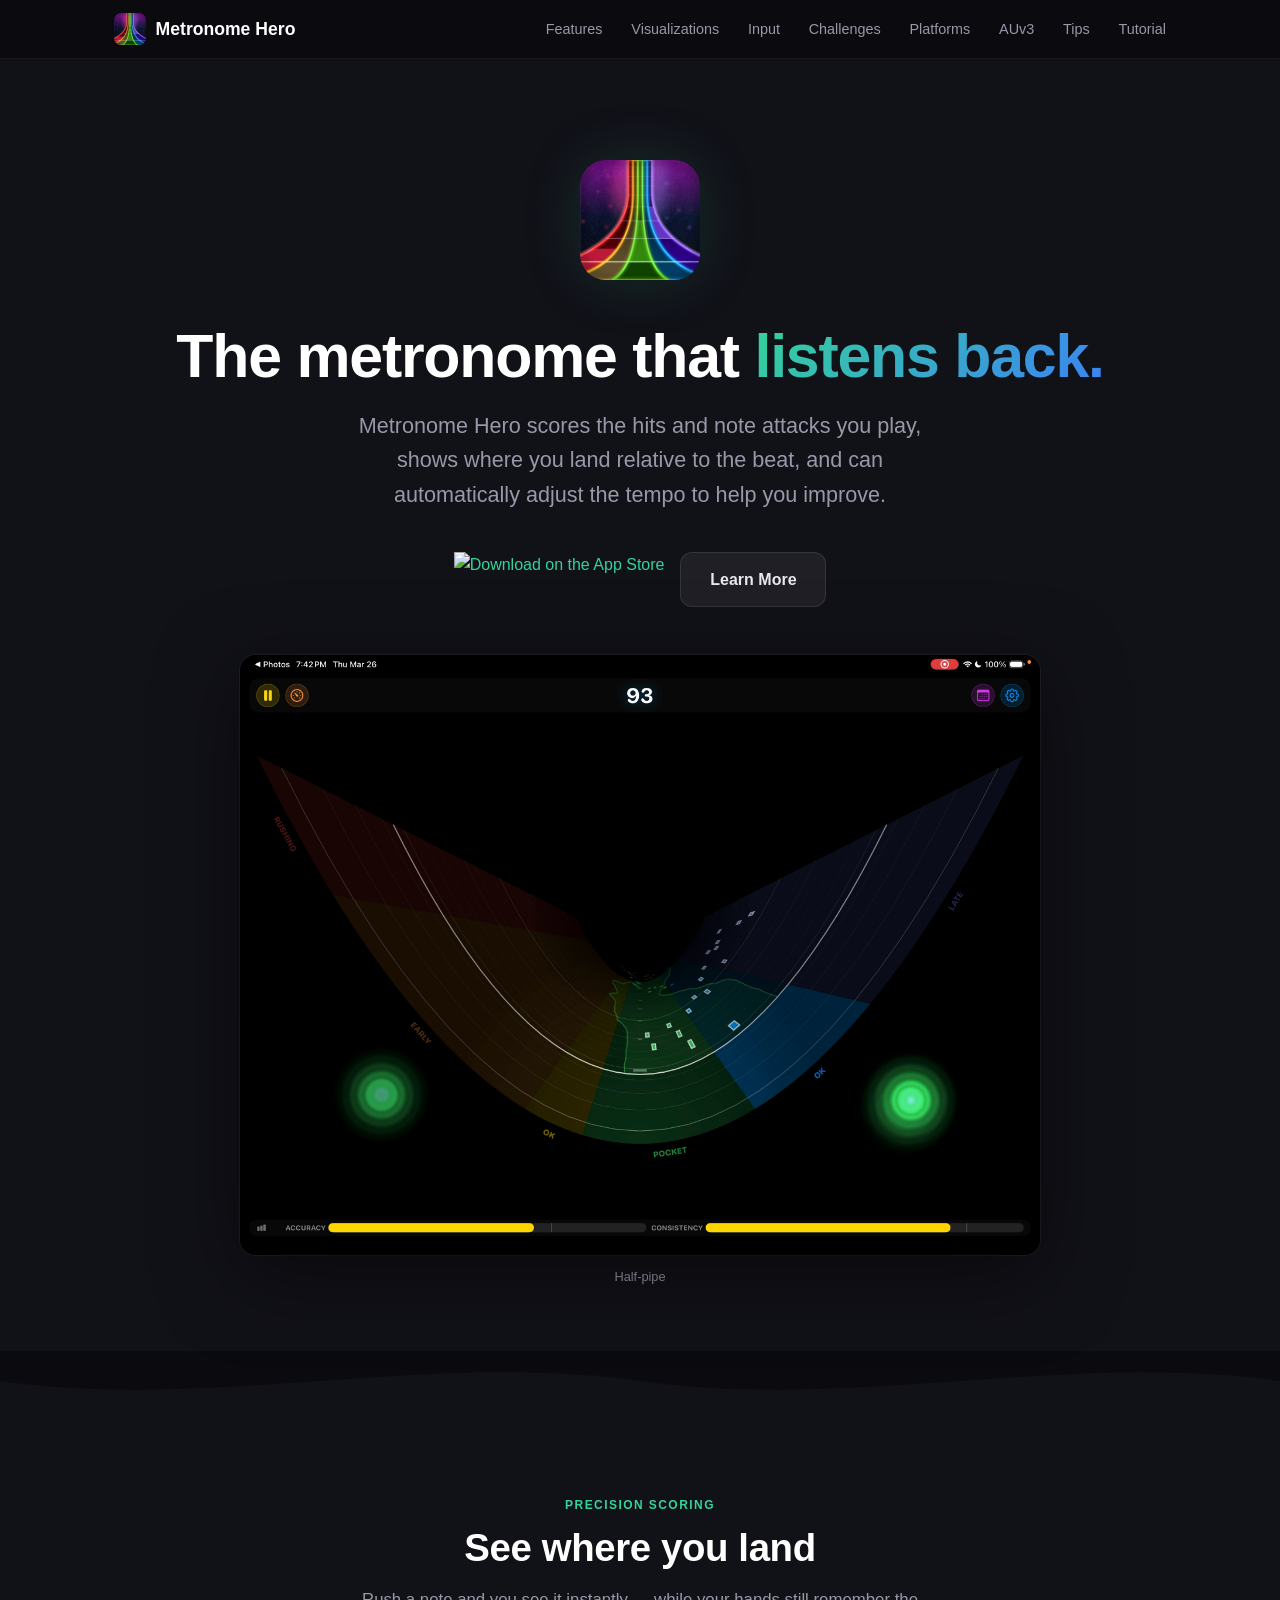
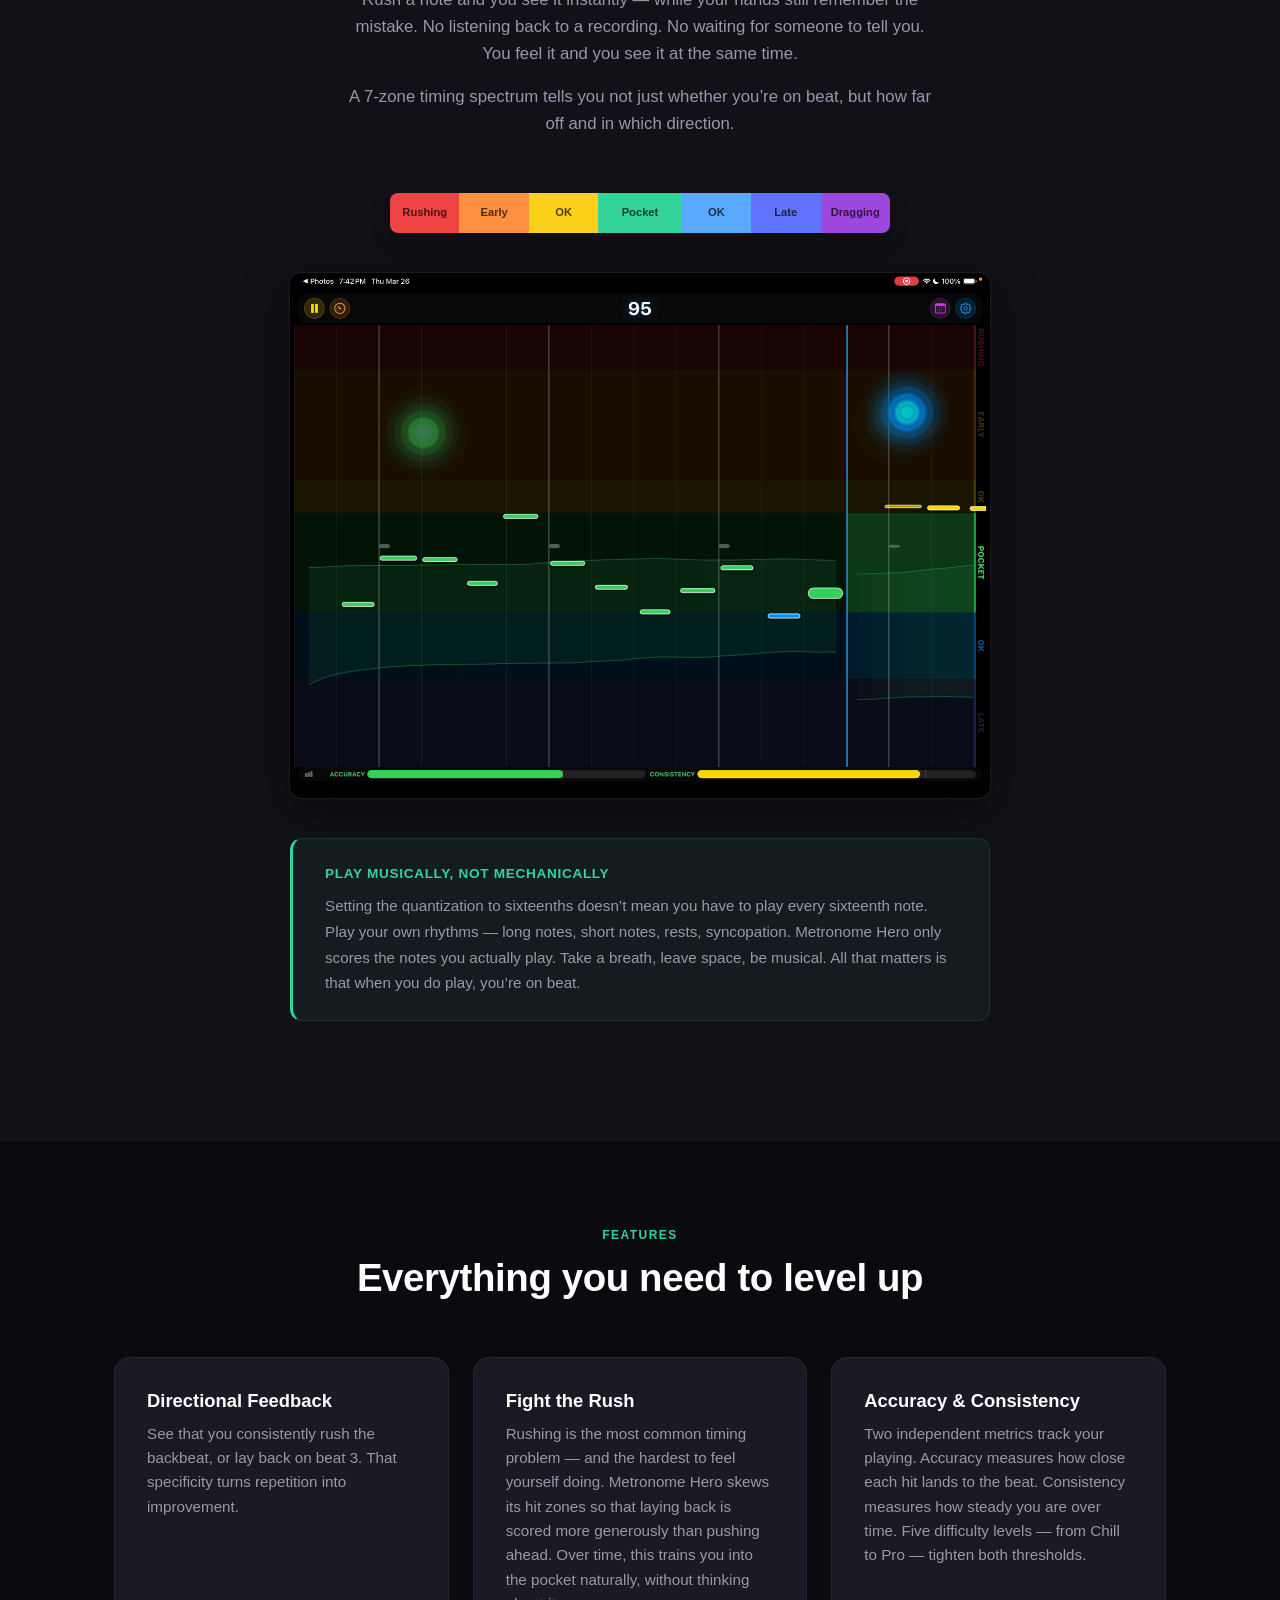
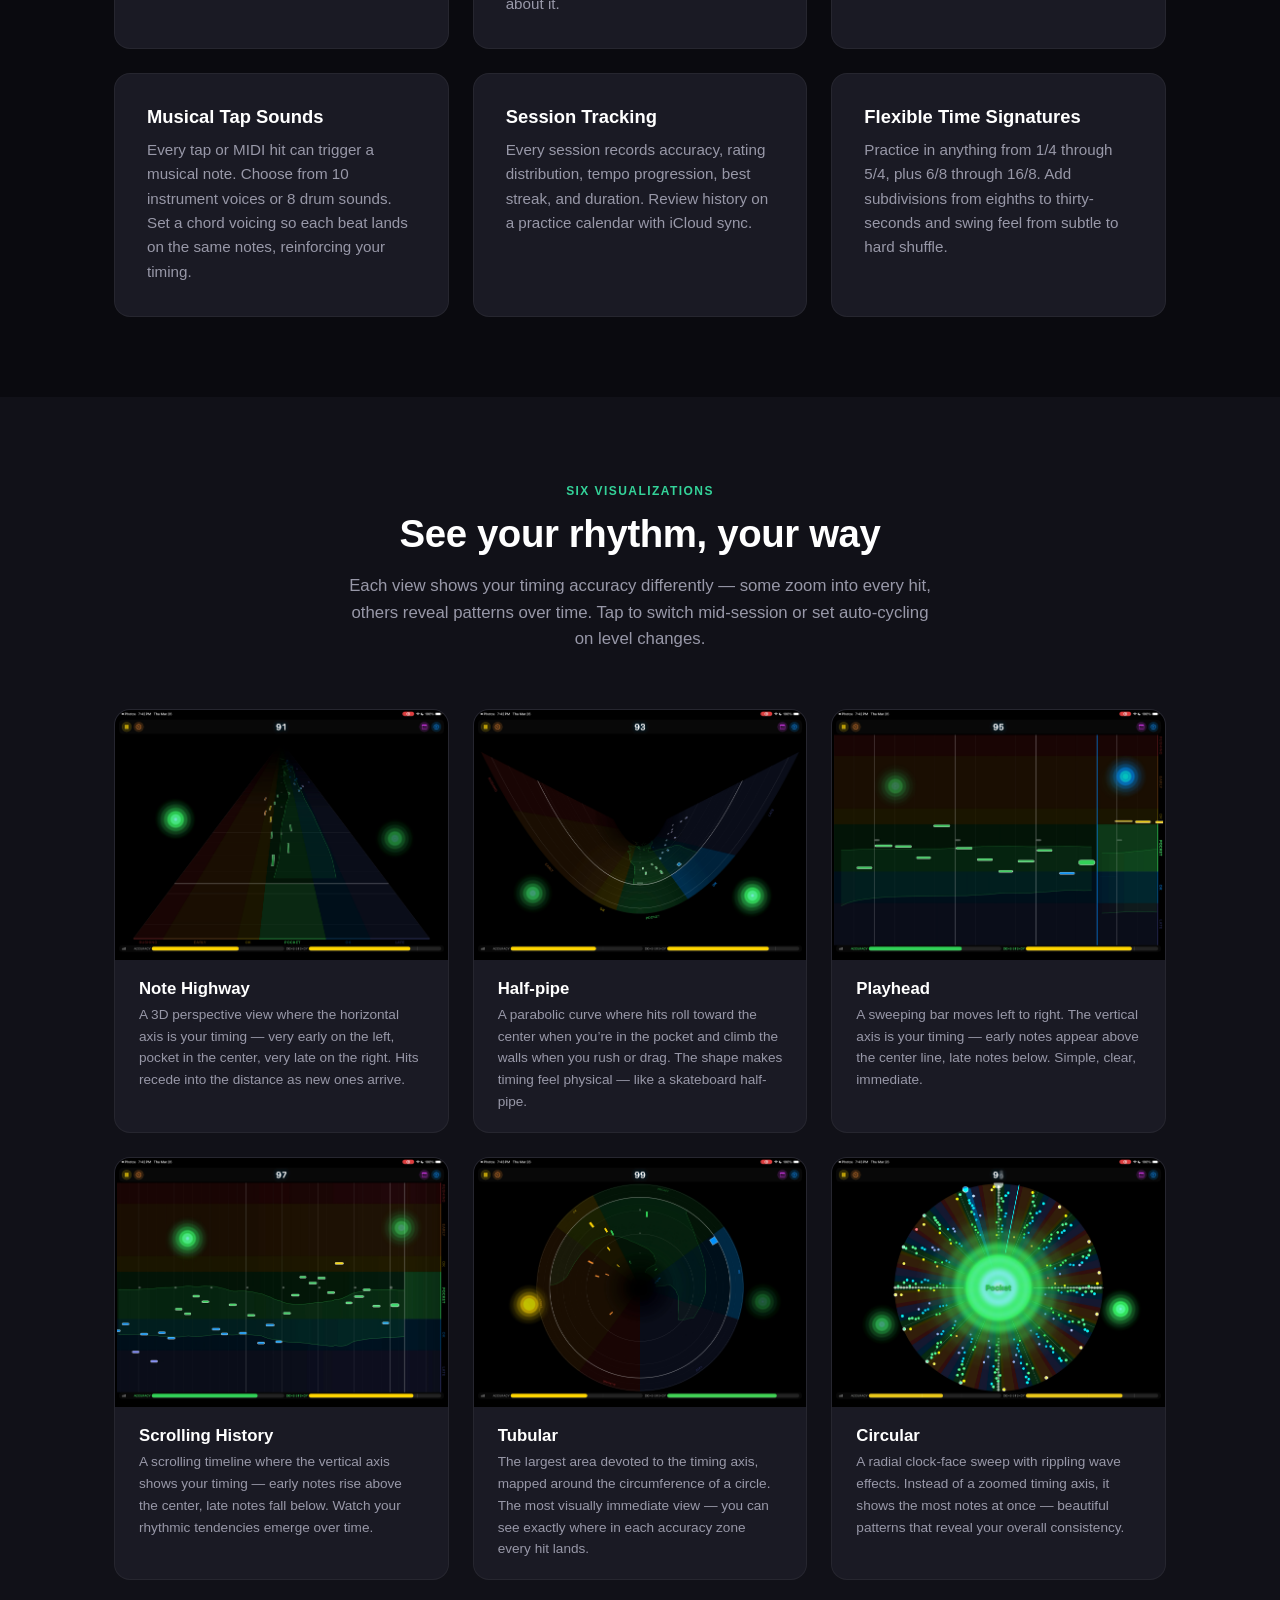
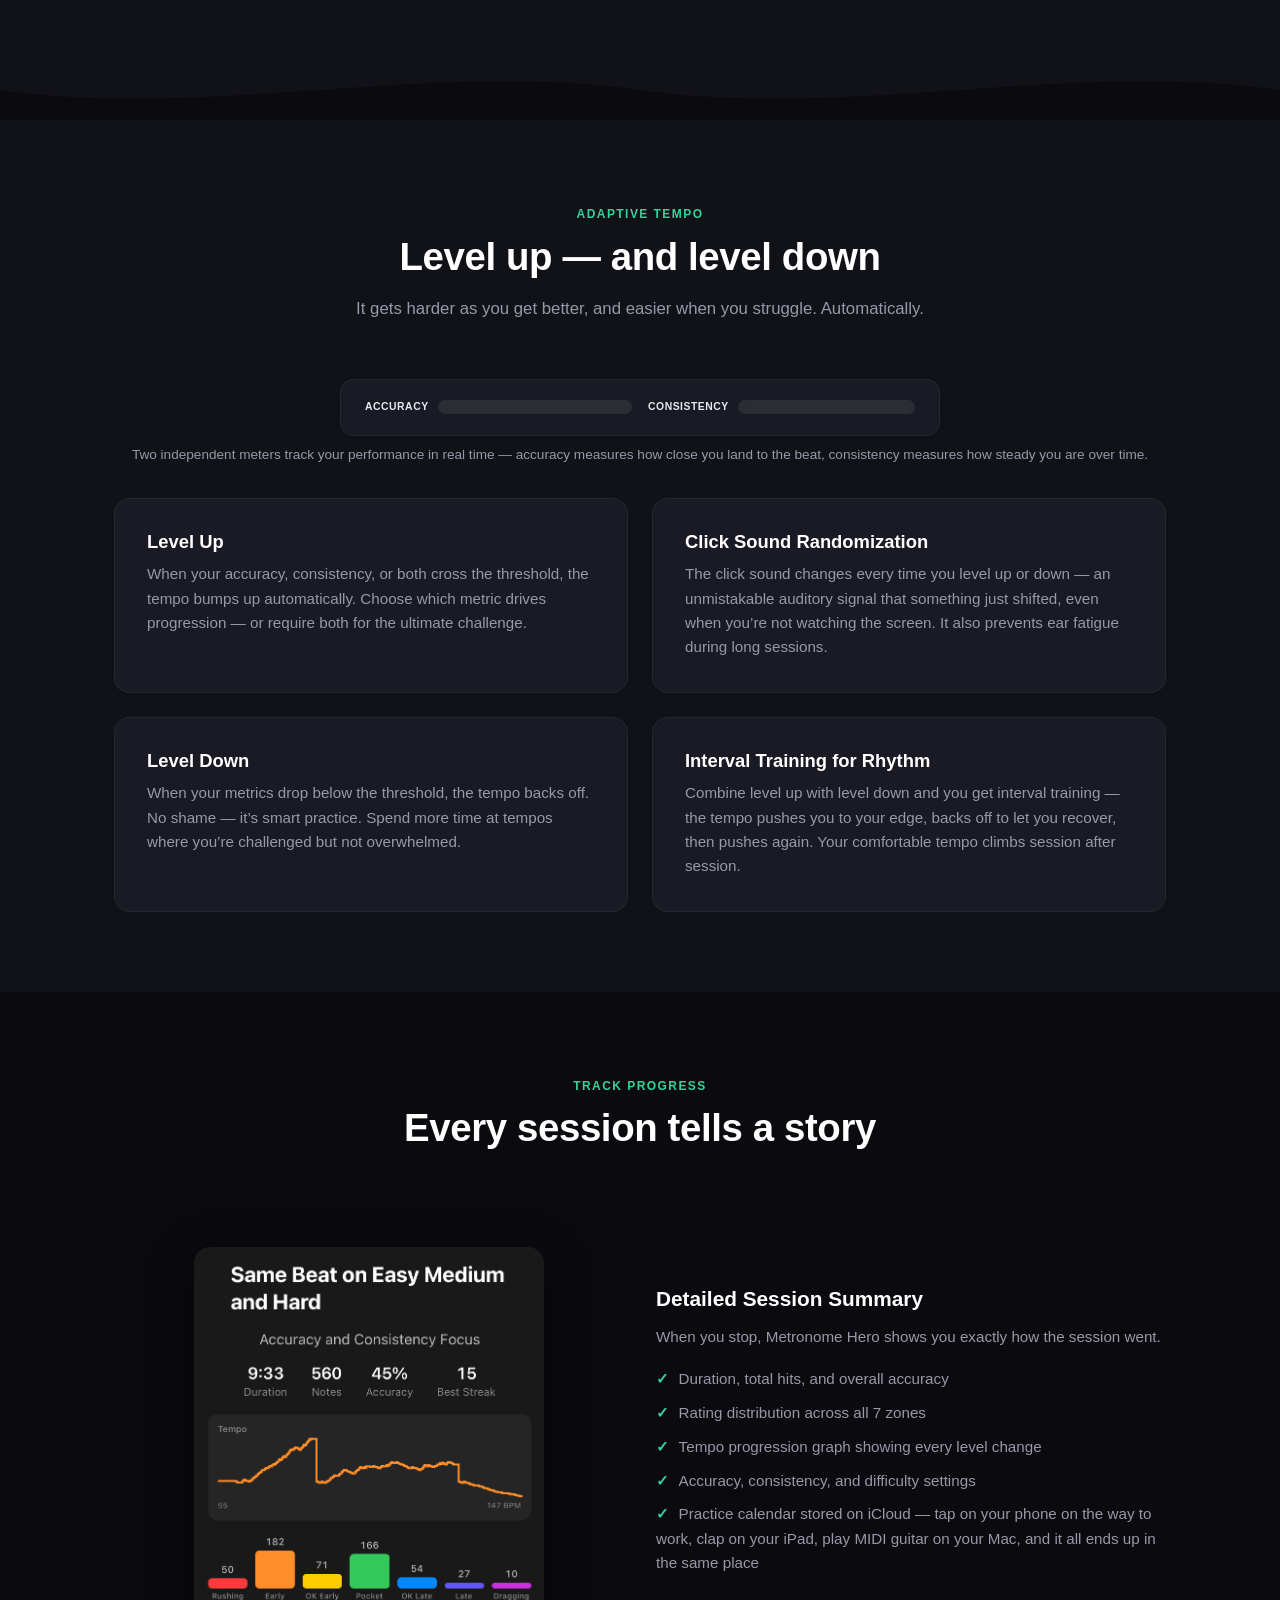
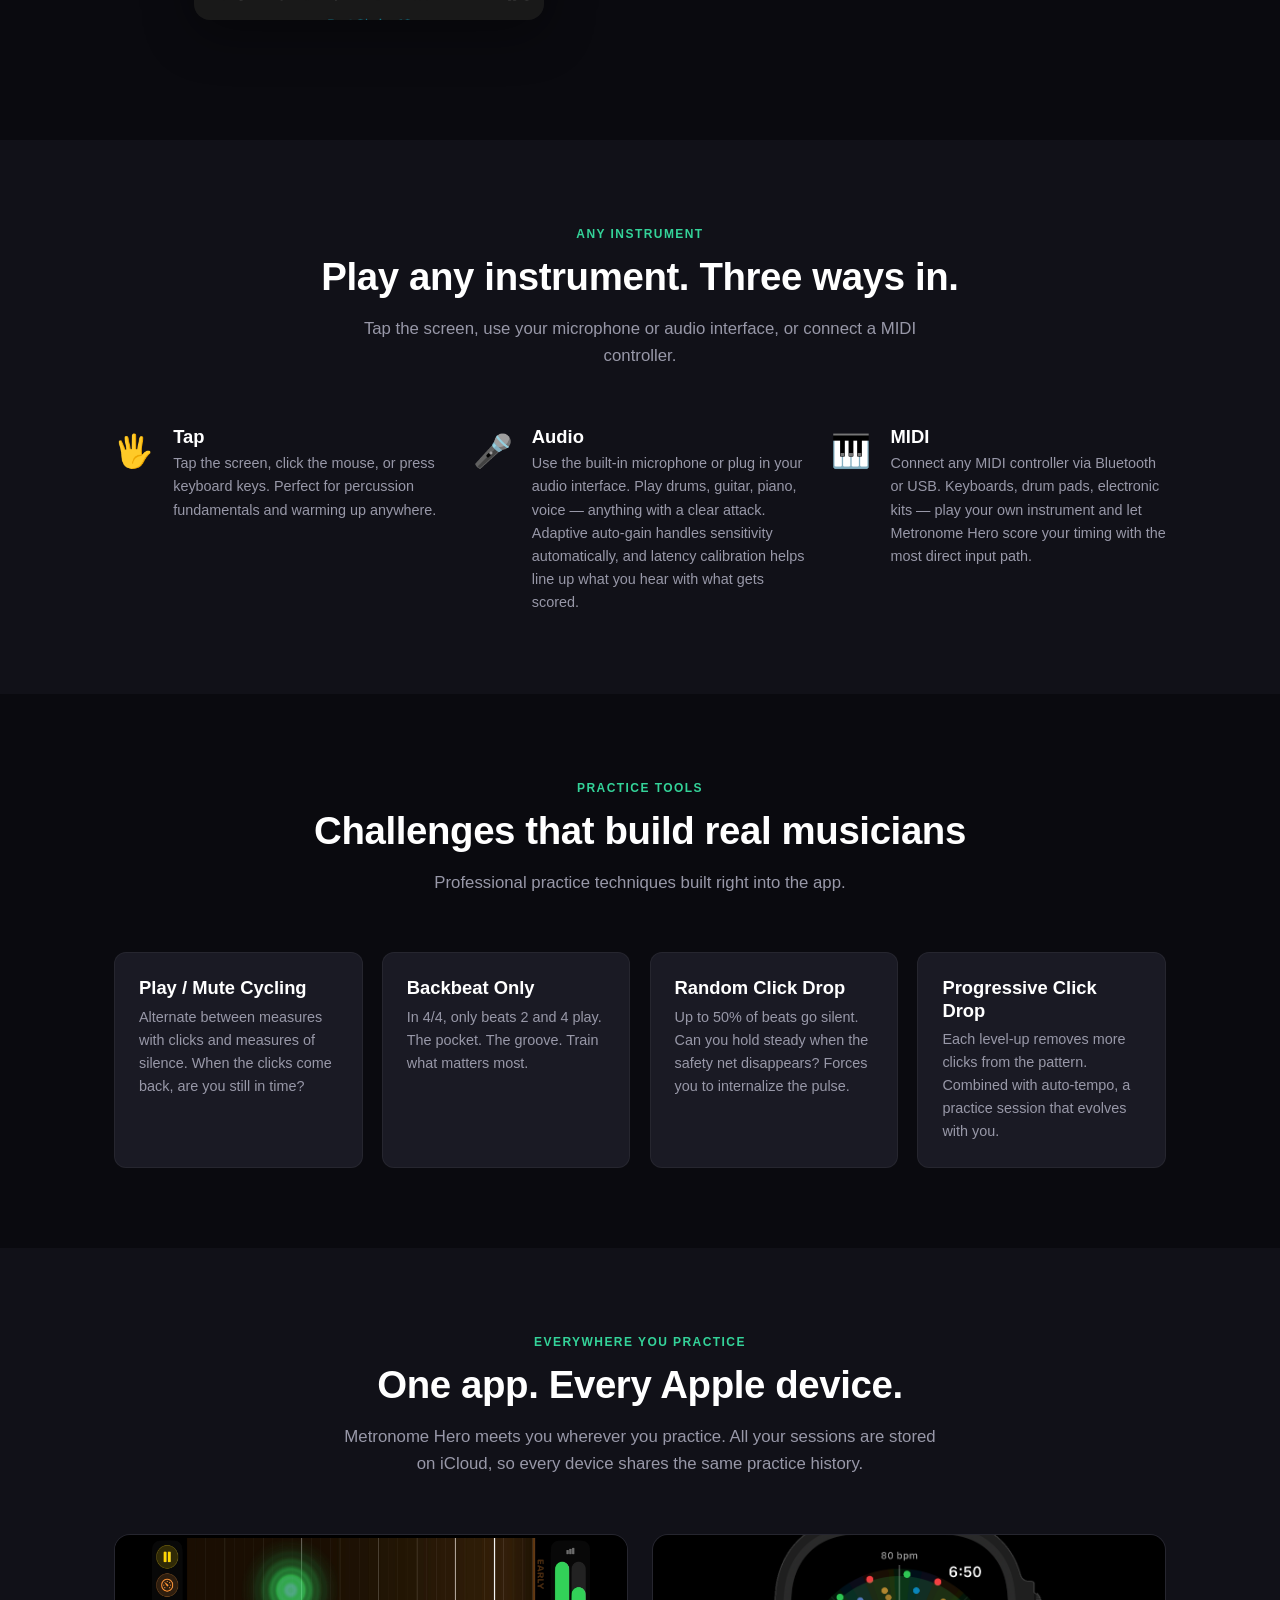
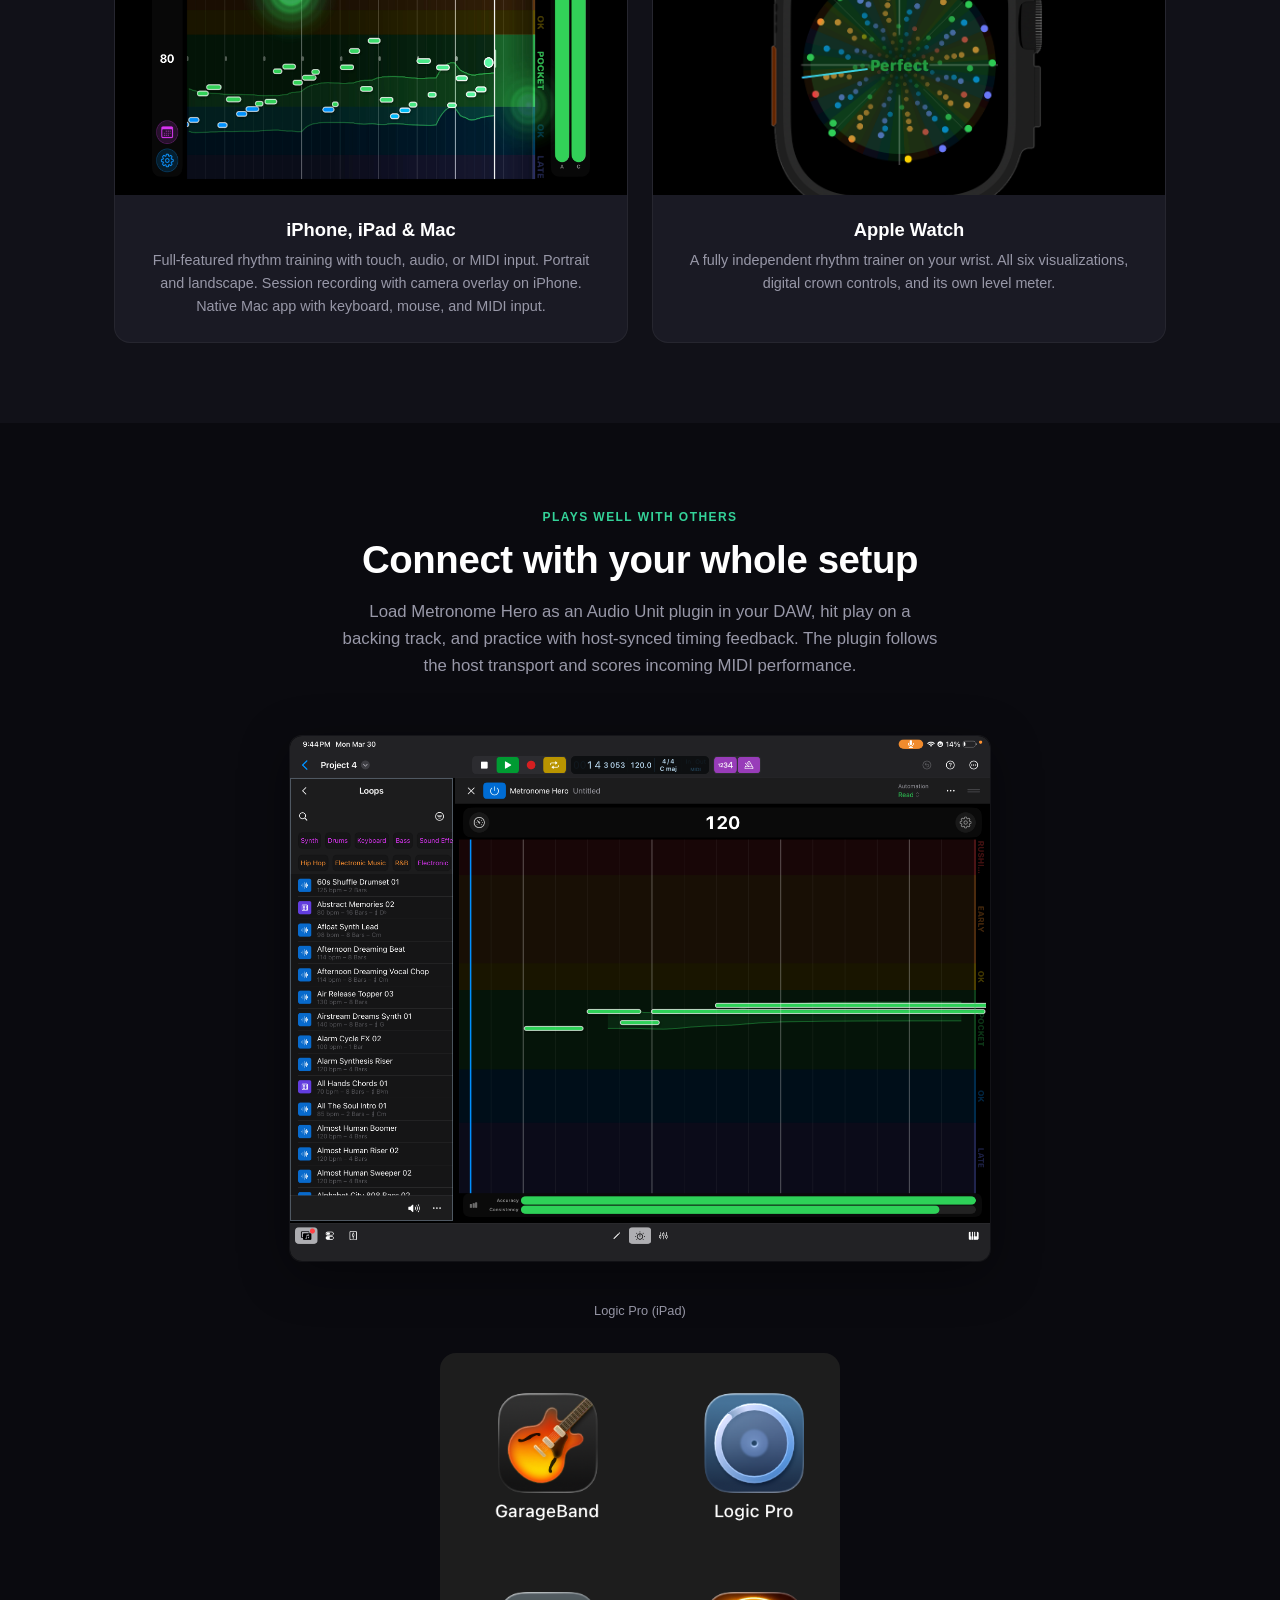
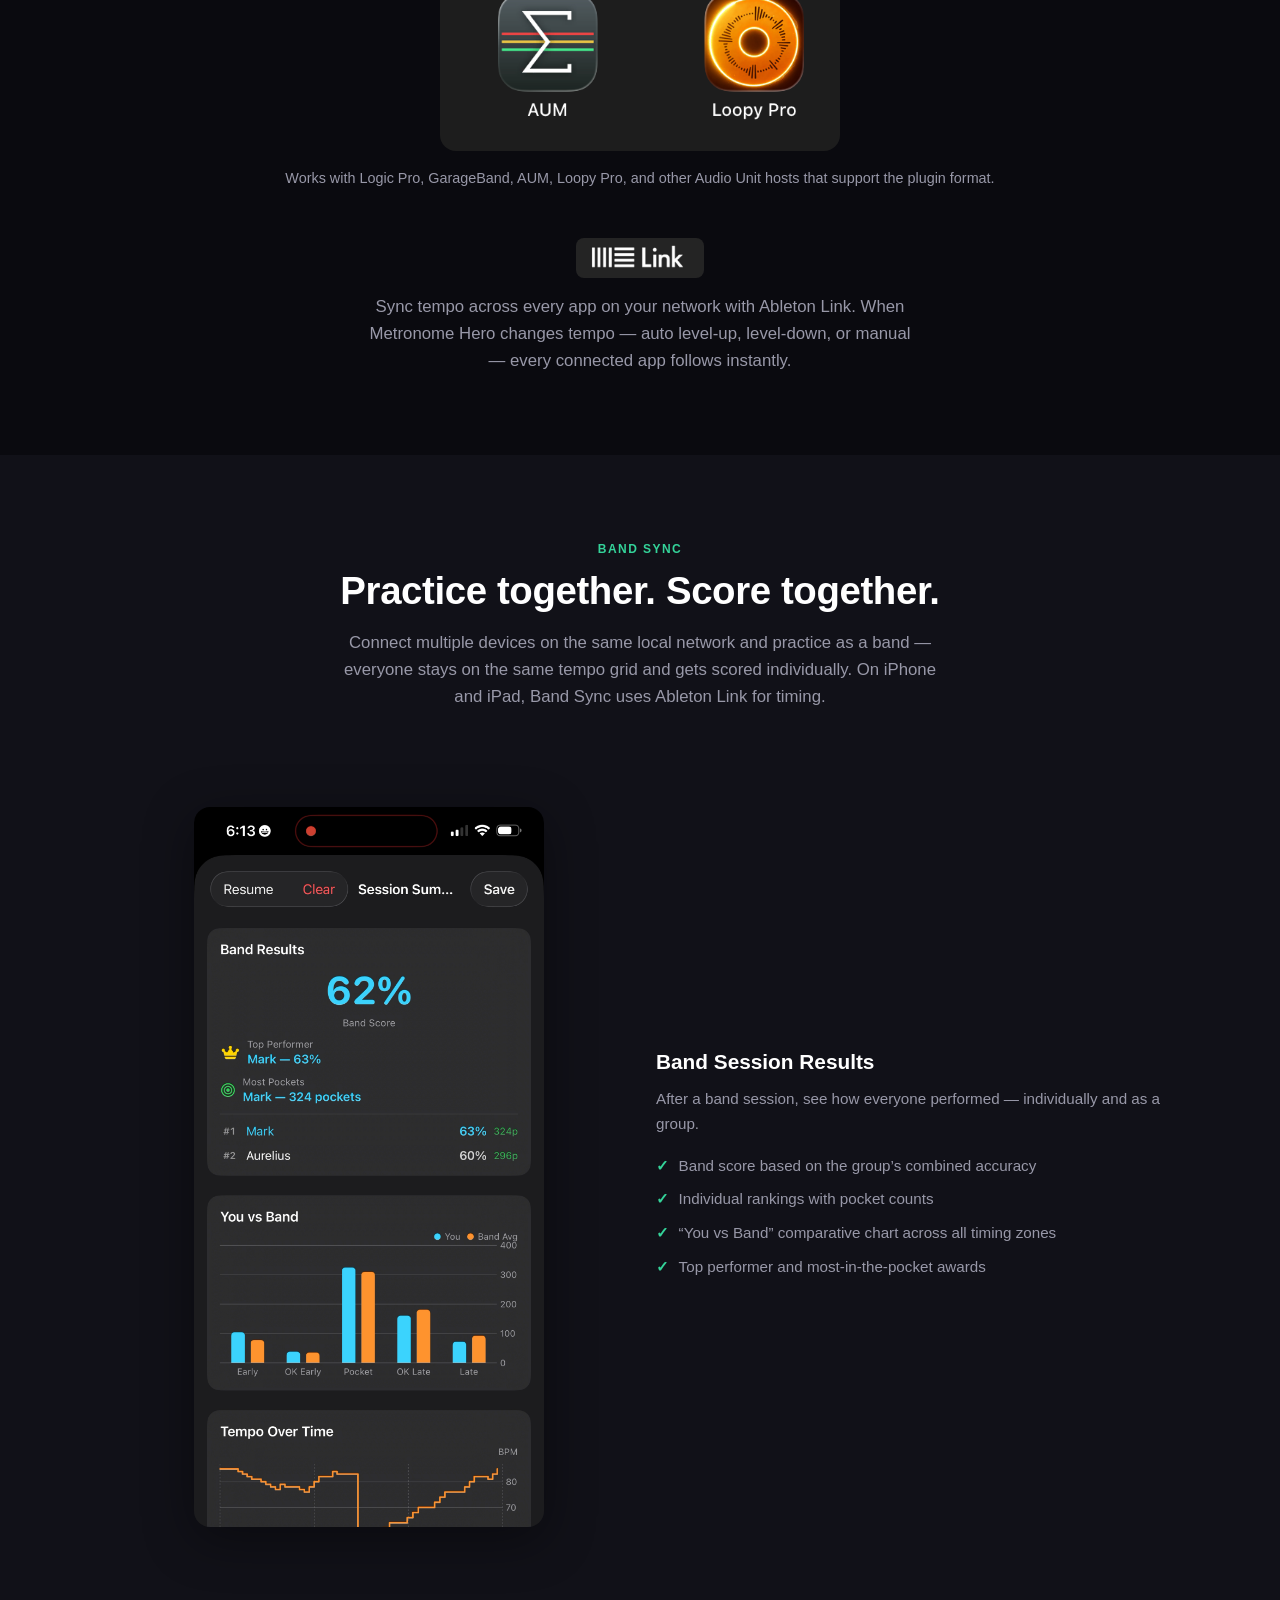
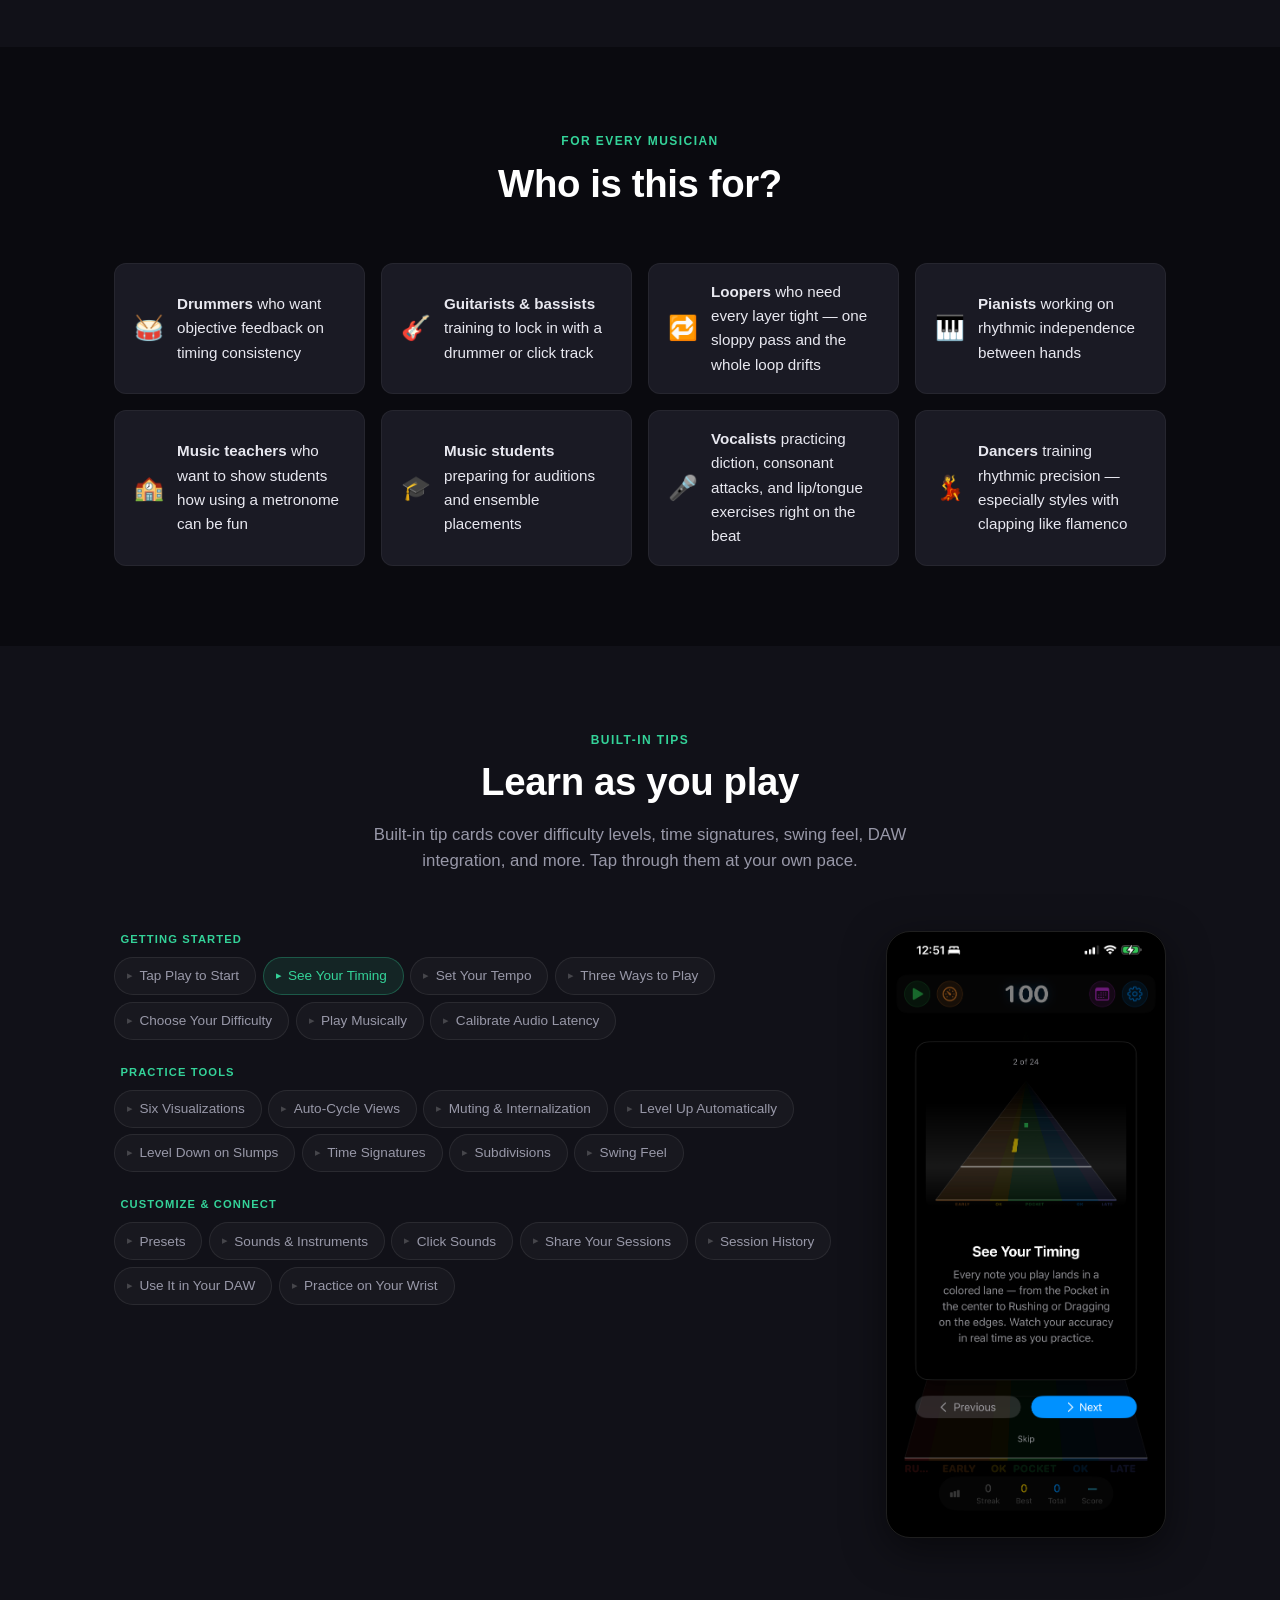
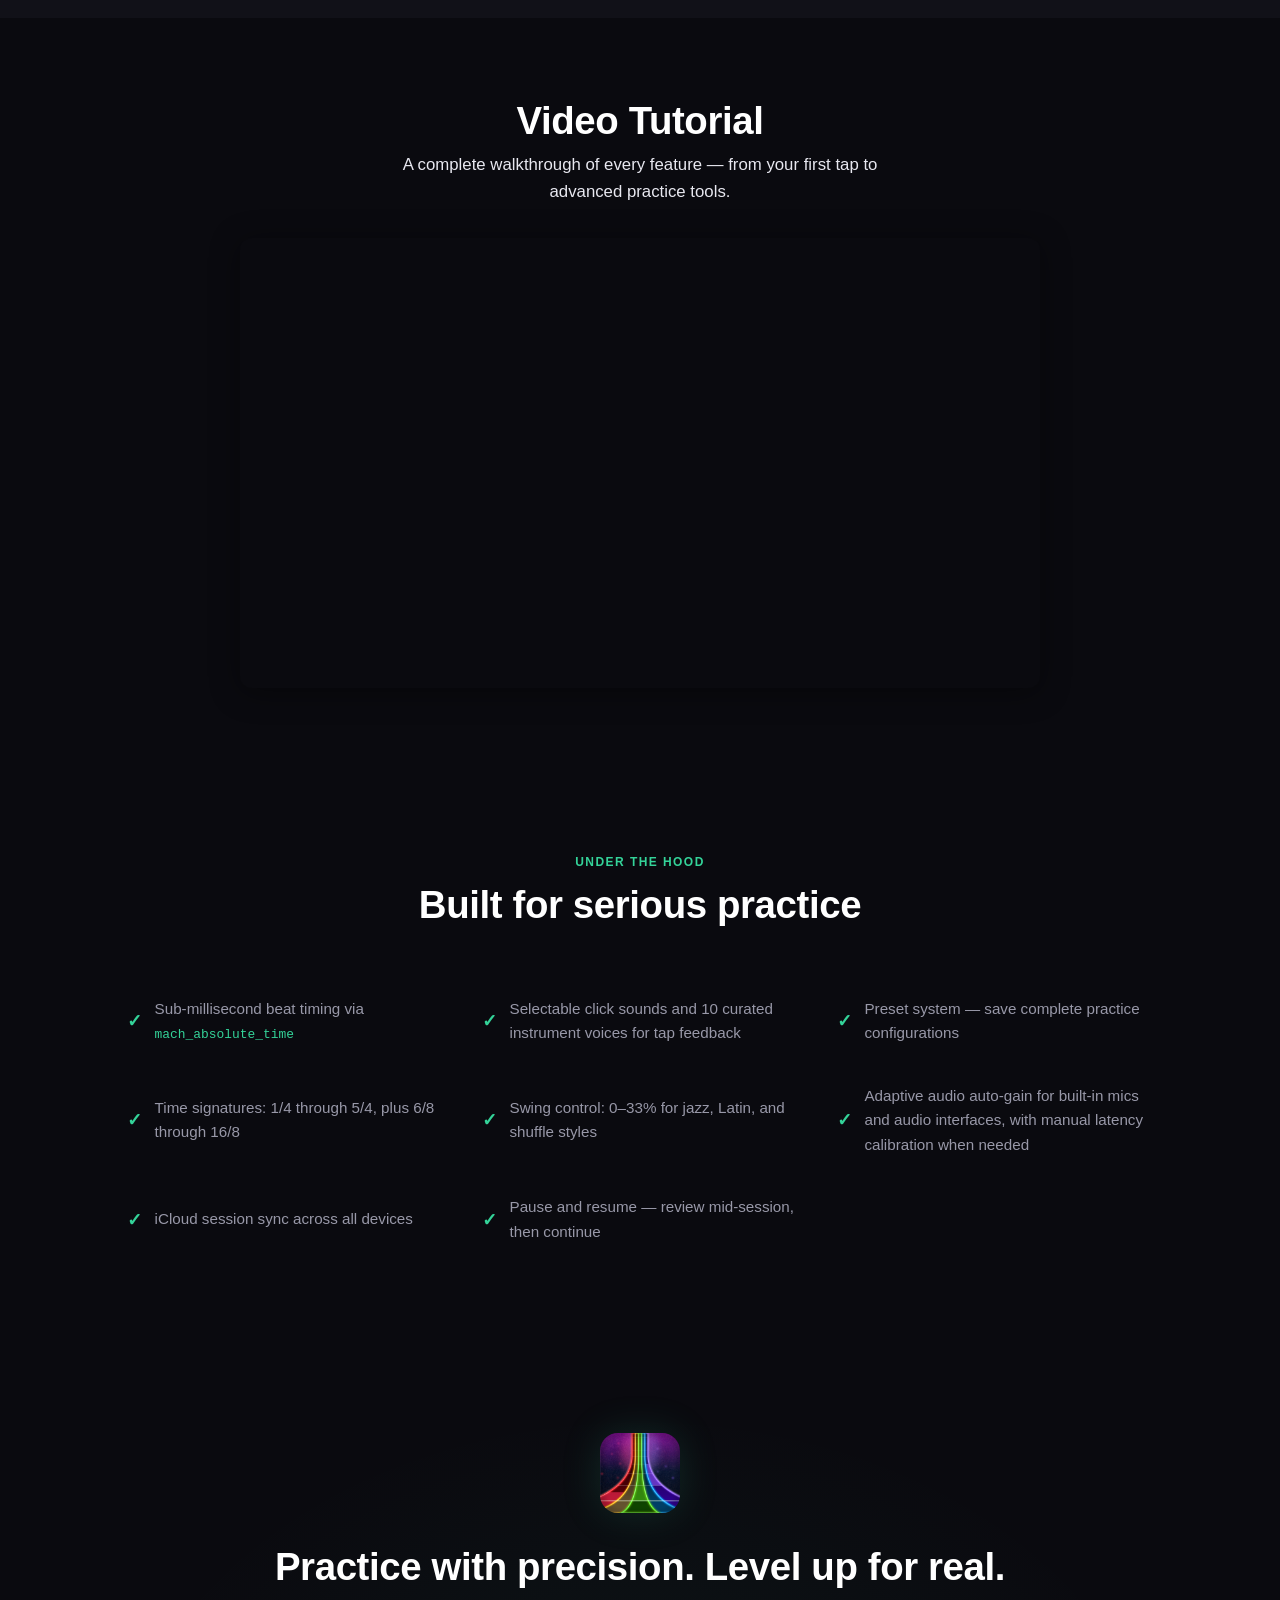
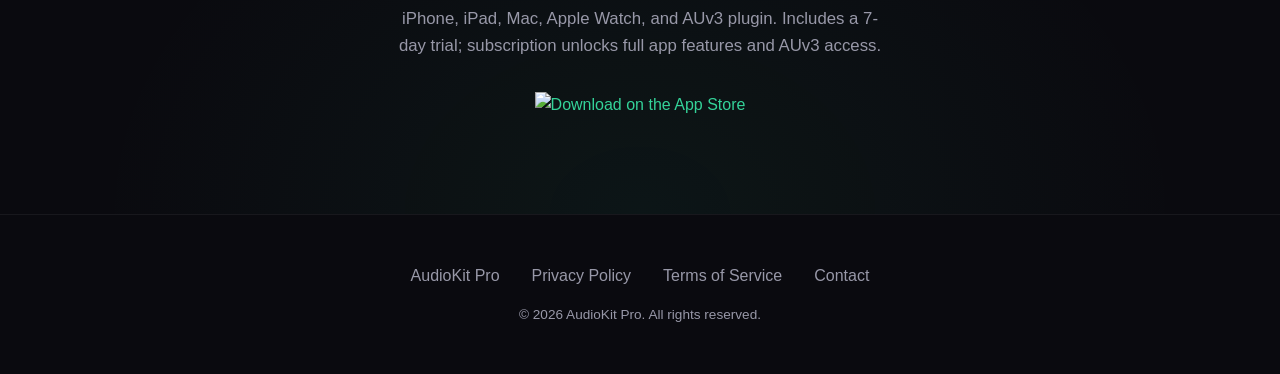
==== commit c39a2422: "Links on top" ====
--- a/index.html
+++ b/index.html
@@ -23,6 +23,9 @@
             <li><a href="#input">Input</a></li>
             <li><a href="#challenges">Challenges</a></li>
             <li><a href="#platforms">Platforms</a></li>
+            <li><a href="#daw">AUv3</a></li>
+            <li><a href="#tips">Tips</a></li>
+            <li><a href="#tutorial">Tutorial</a></li>
         </ul>
     </div>
 </nav>
@@ -366,7 +369,7 @@
 </section>
 
 <!-- ── Plays Well With Others ── -->
-<section>
+<section id="daw">
     <div class="container">
         <div class="section-header">
             <span class="section-label">Plays Well With Others</span>
@@ -472,7 +475,7 @@
 </section>
 
 <!-- ── Built-in Tips ── -->
-<section>
+<section id="tips">
     <div class="container">
         <div class="section-header">
             <span class="section-label">Built-in Tips</span>
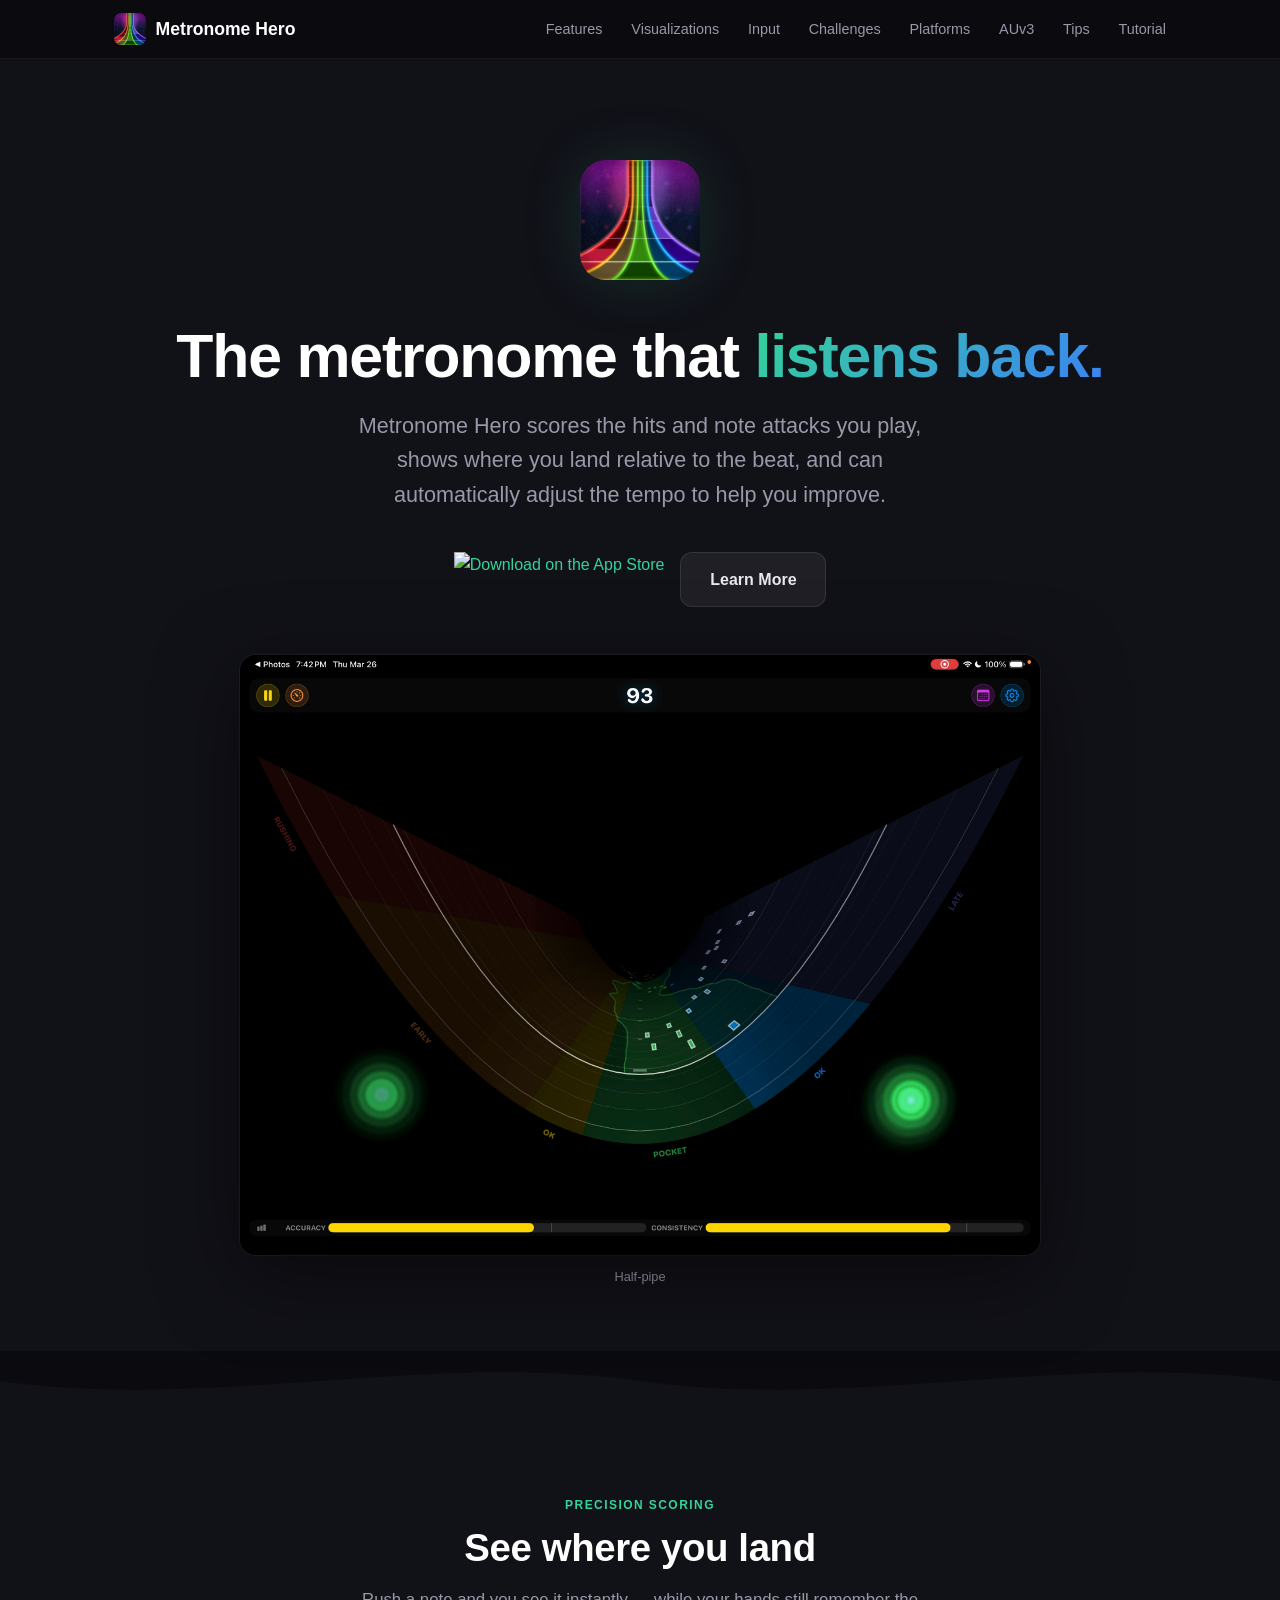
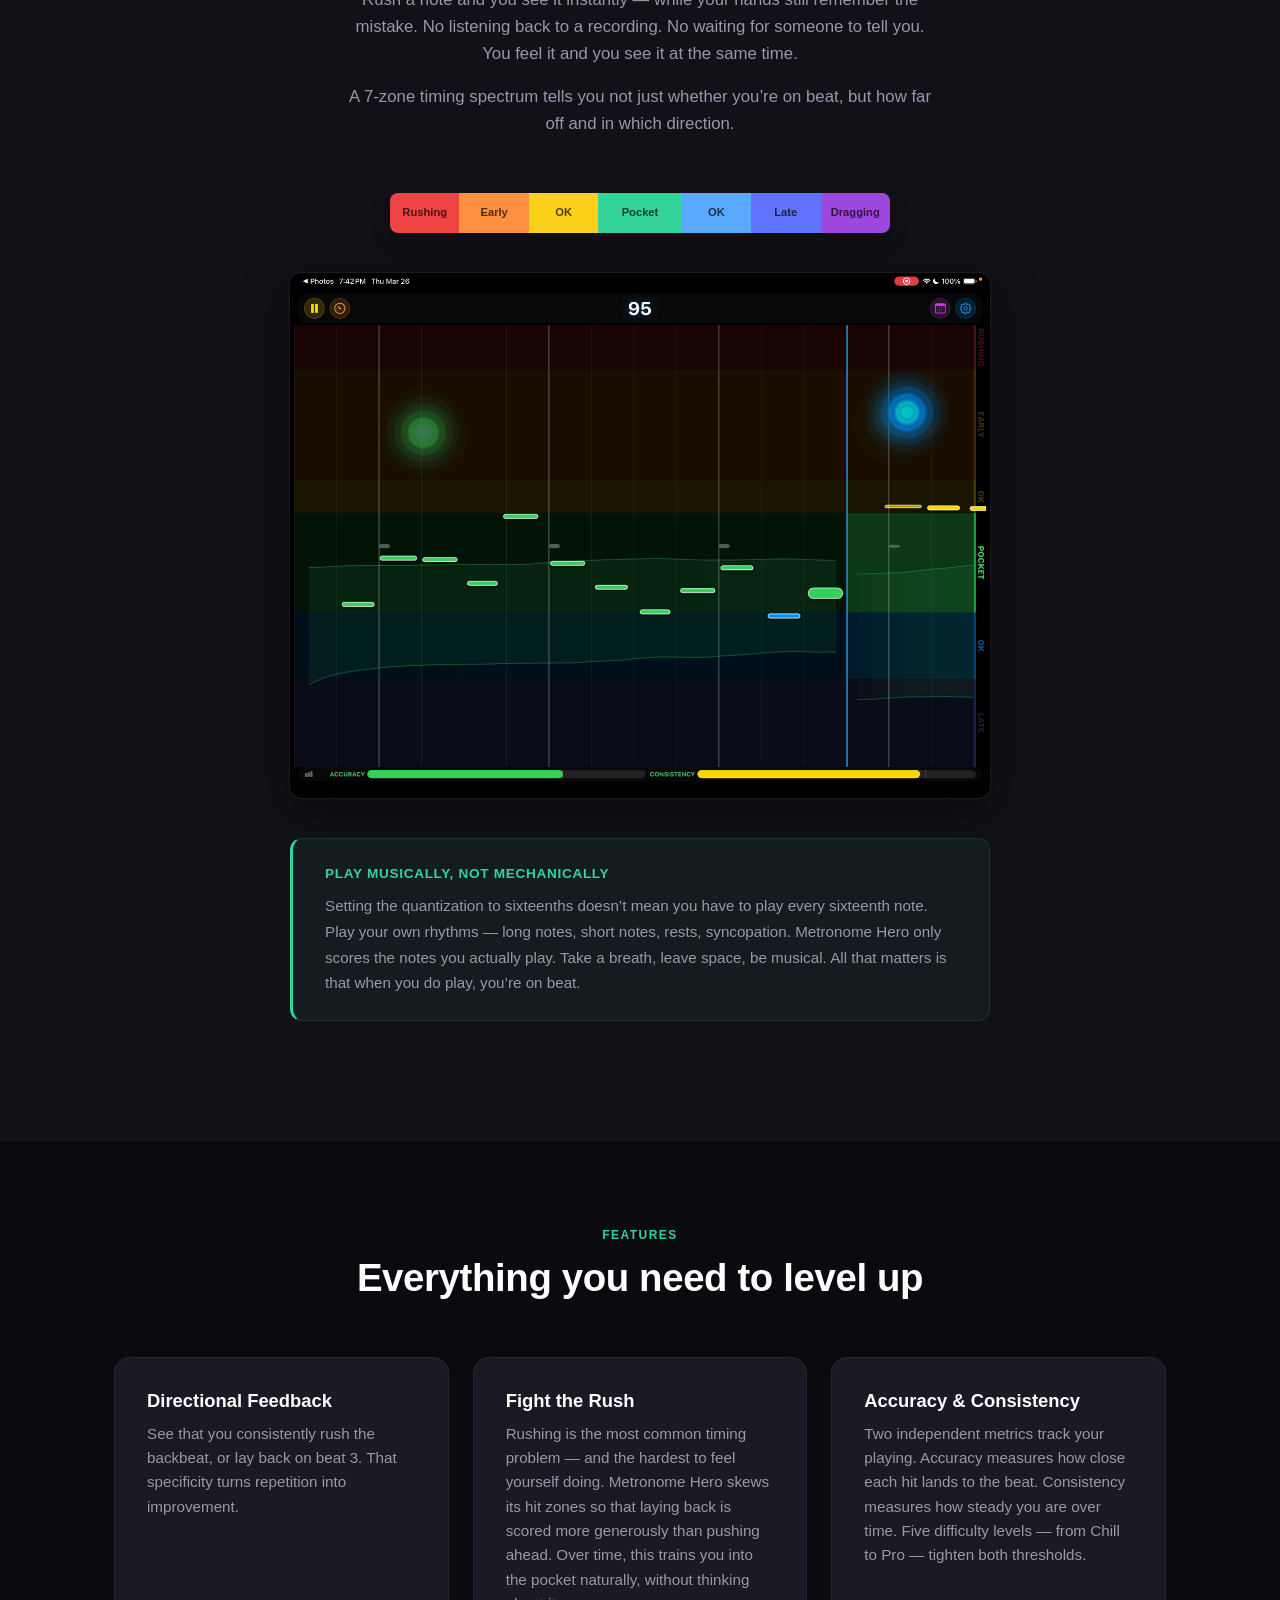
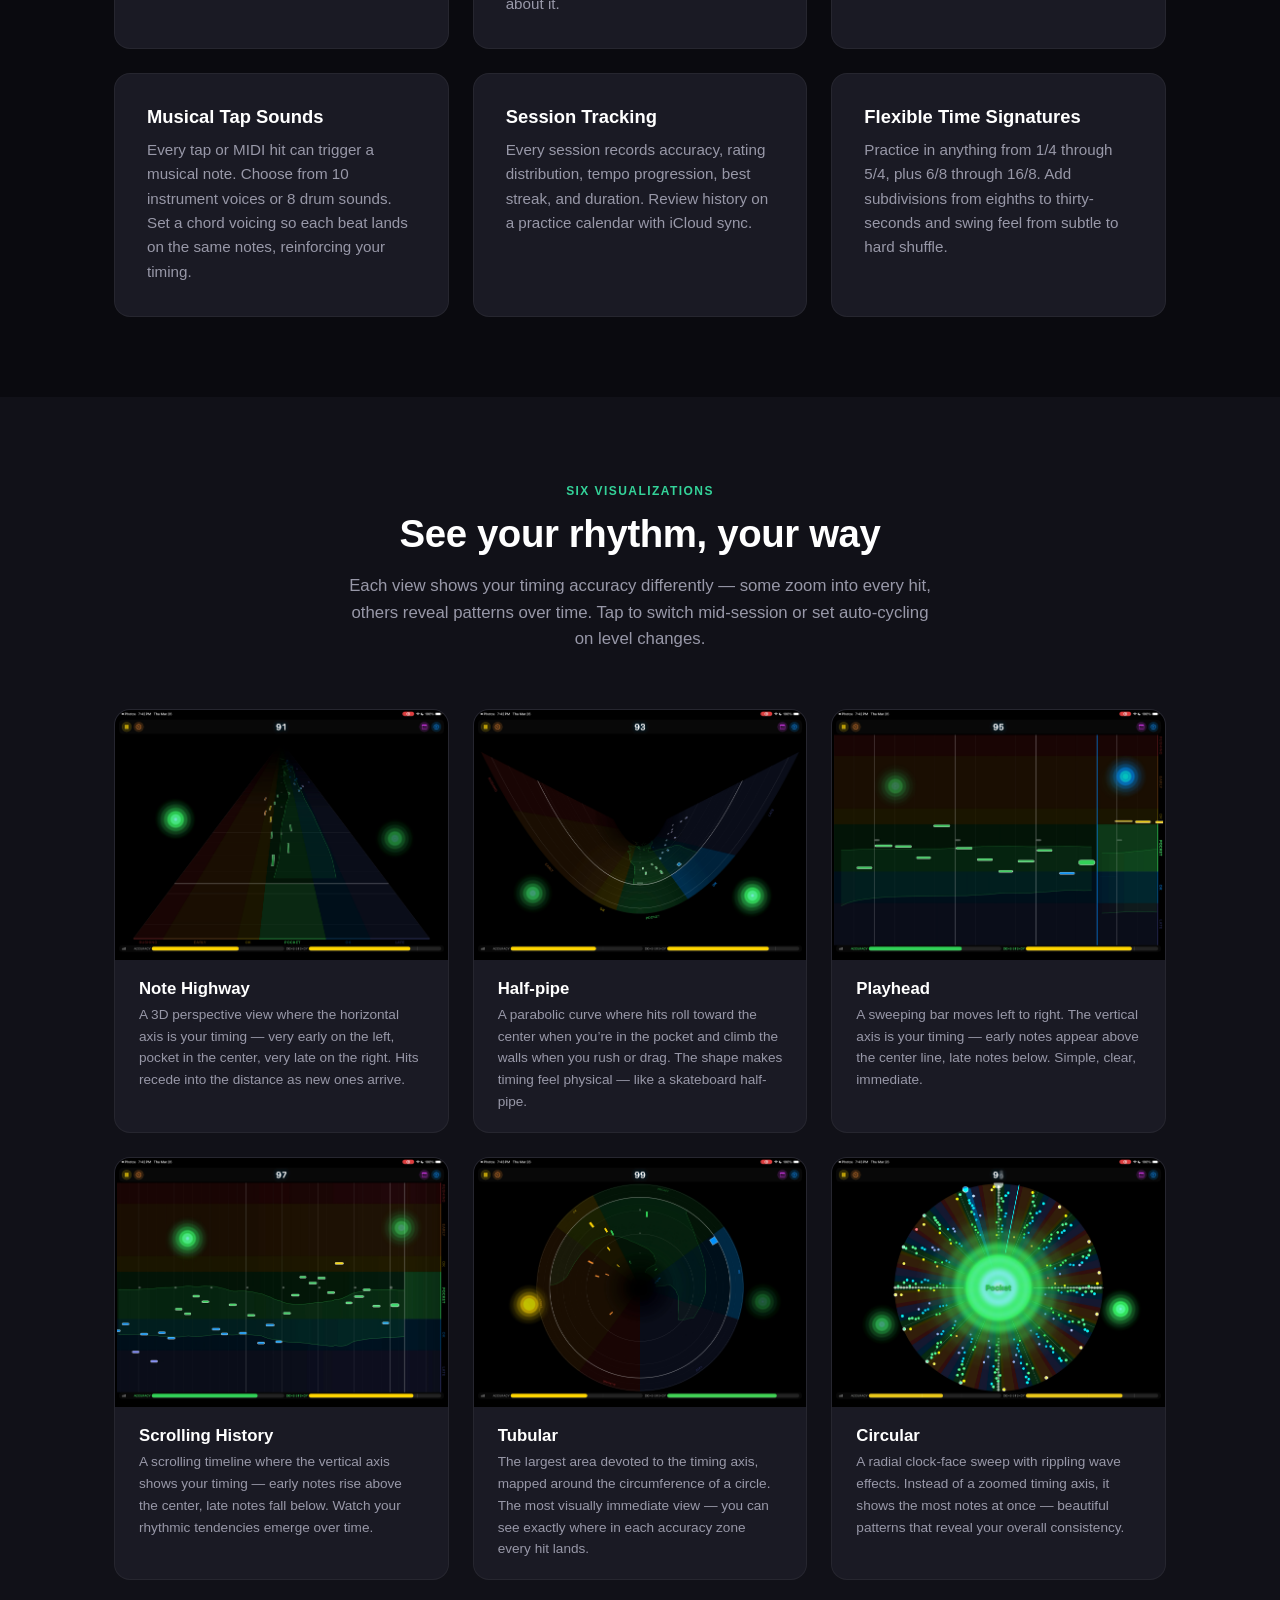
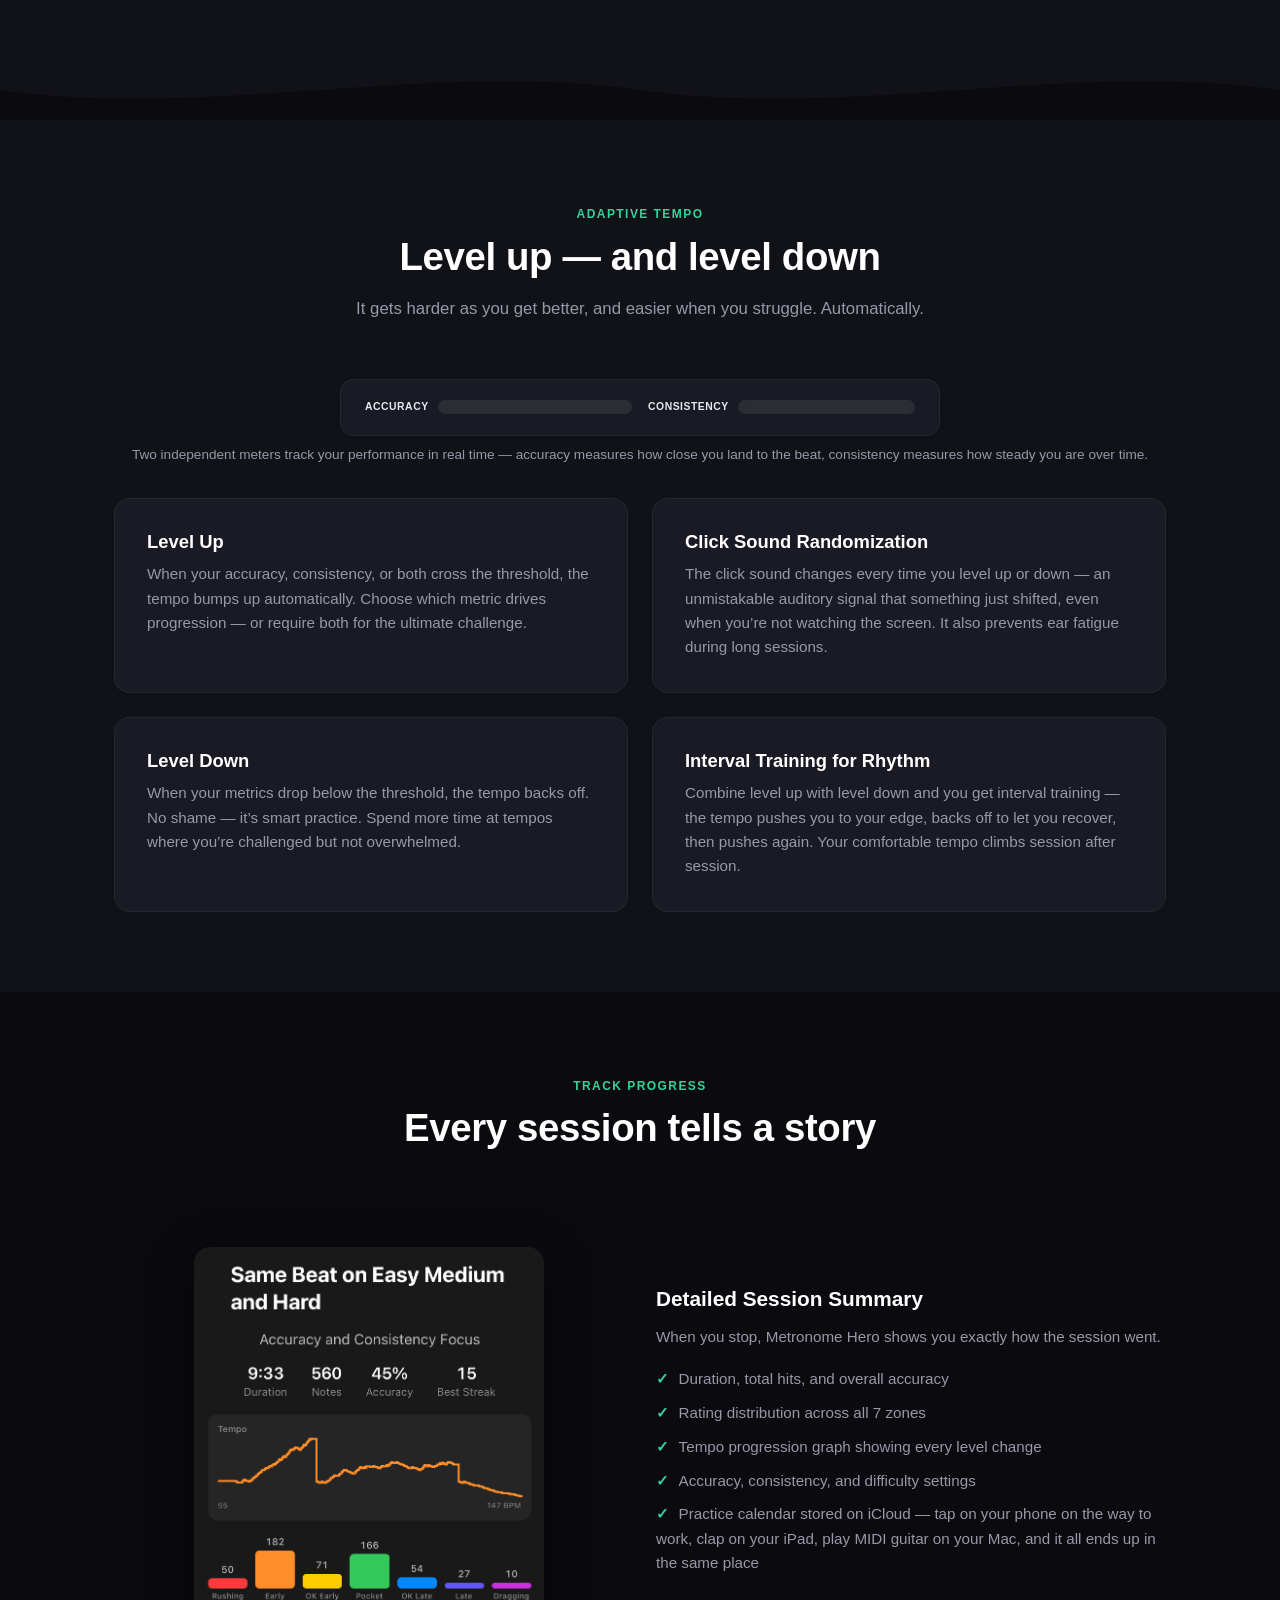
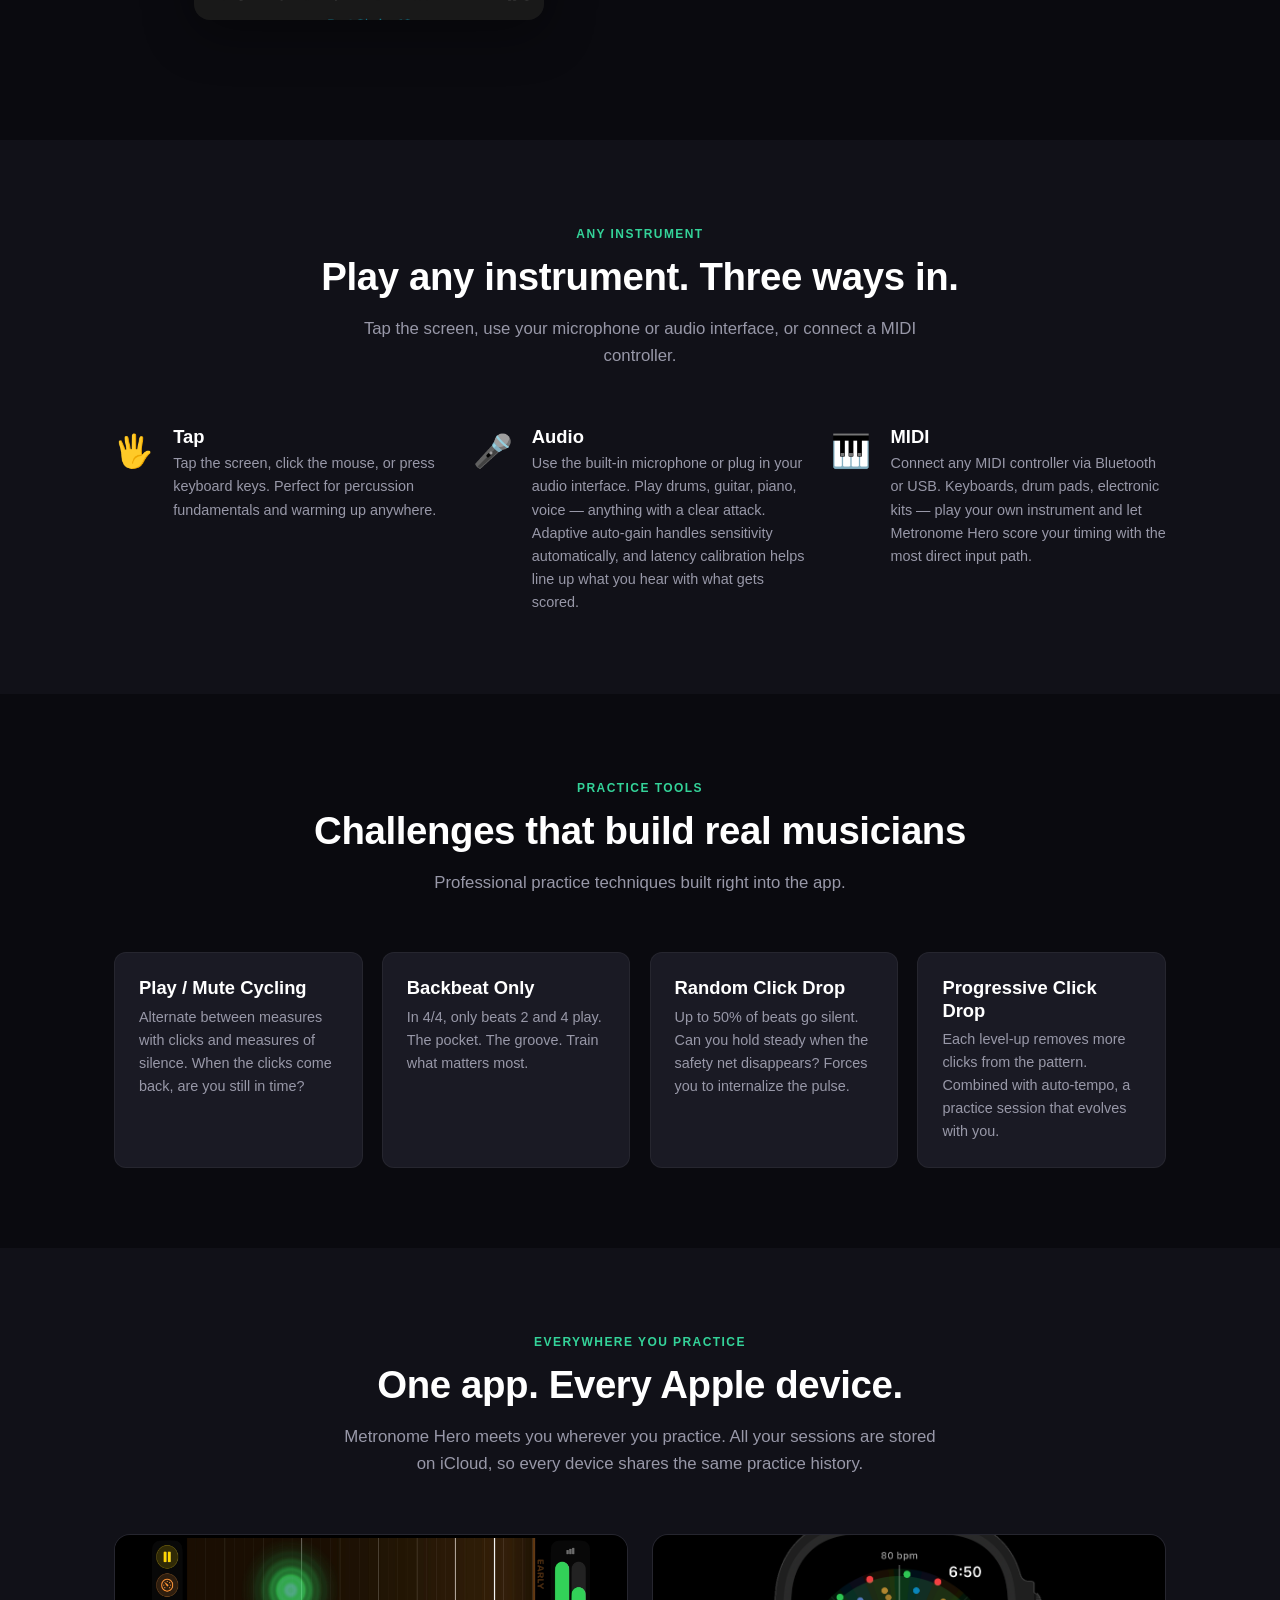
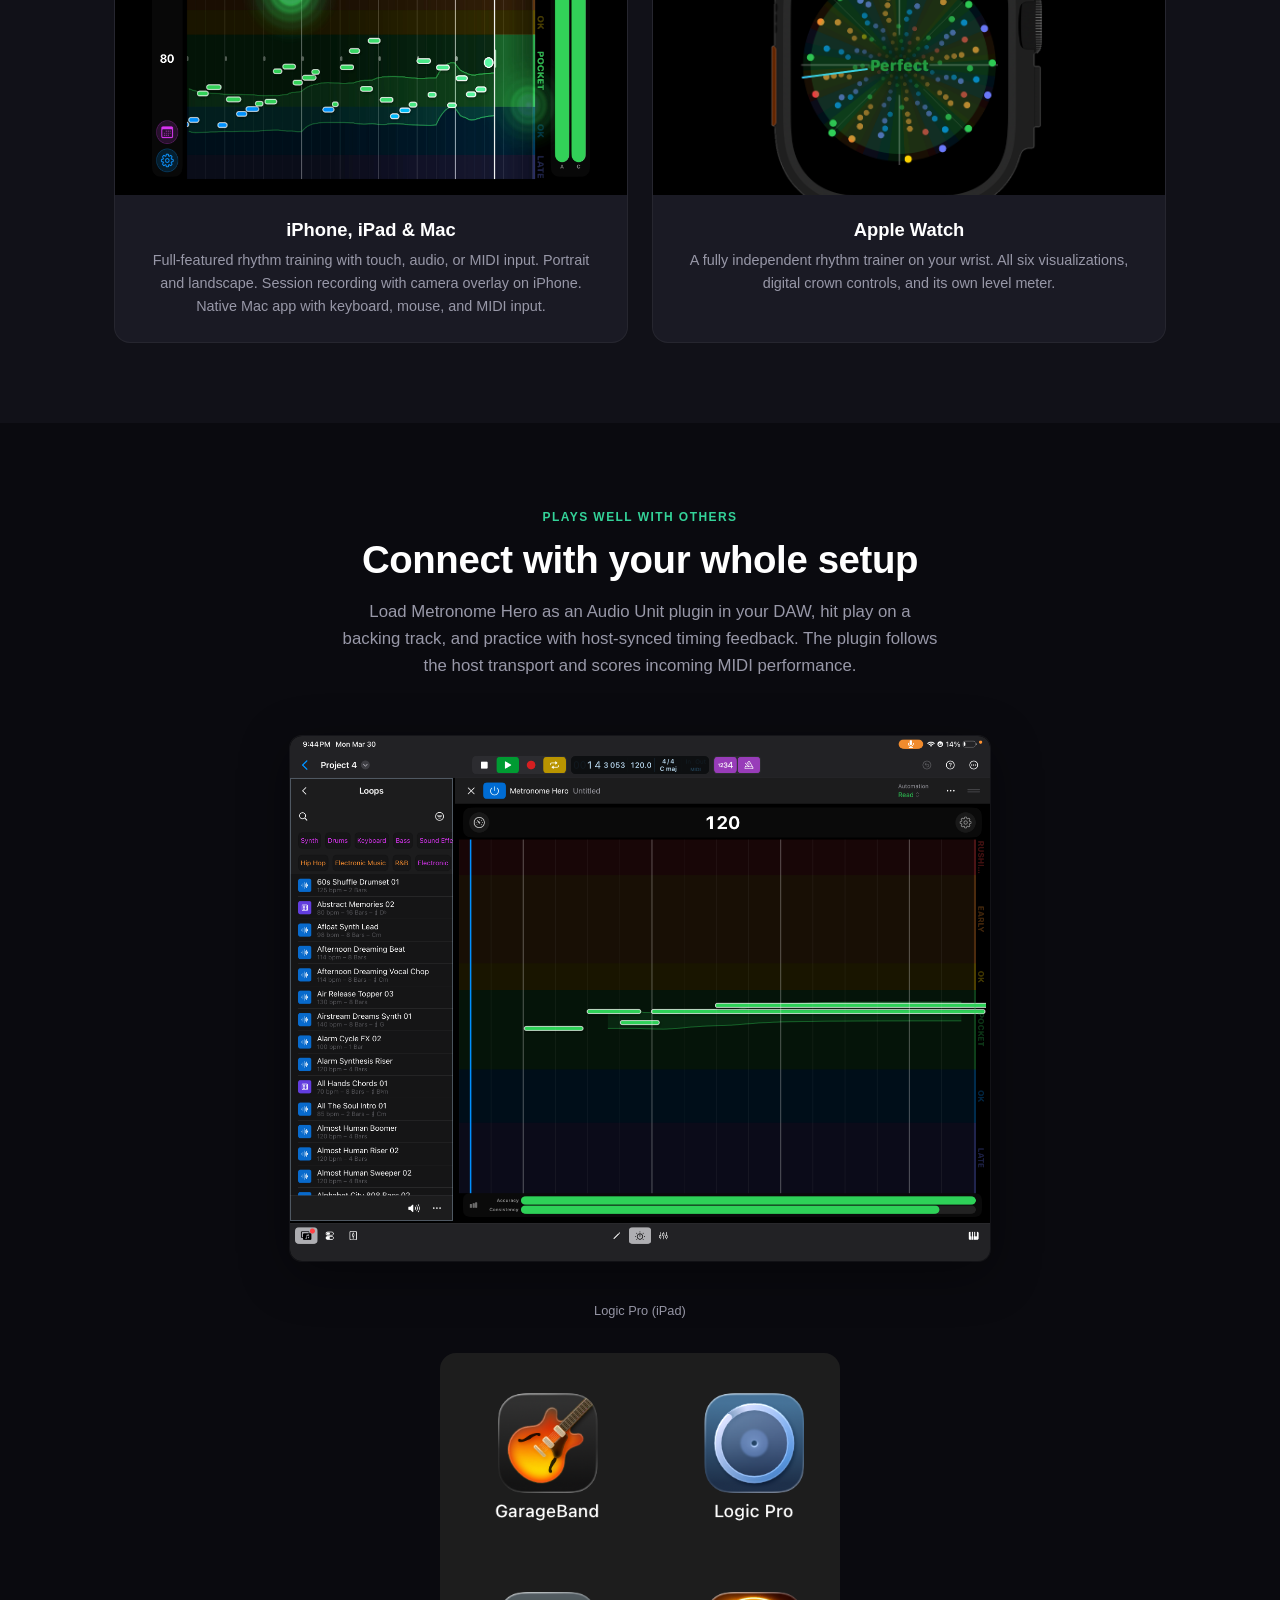
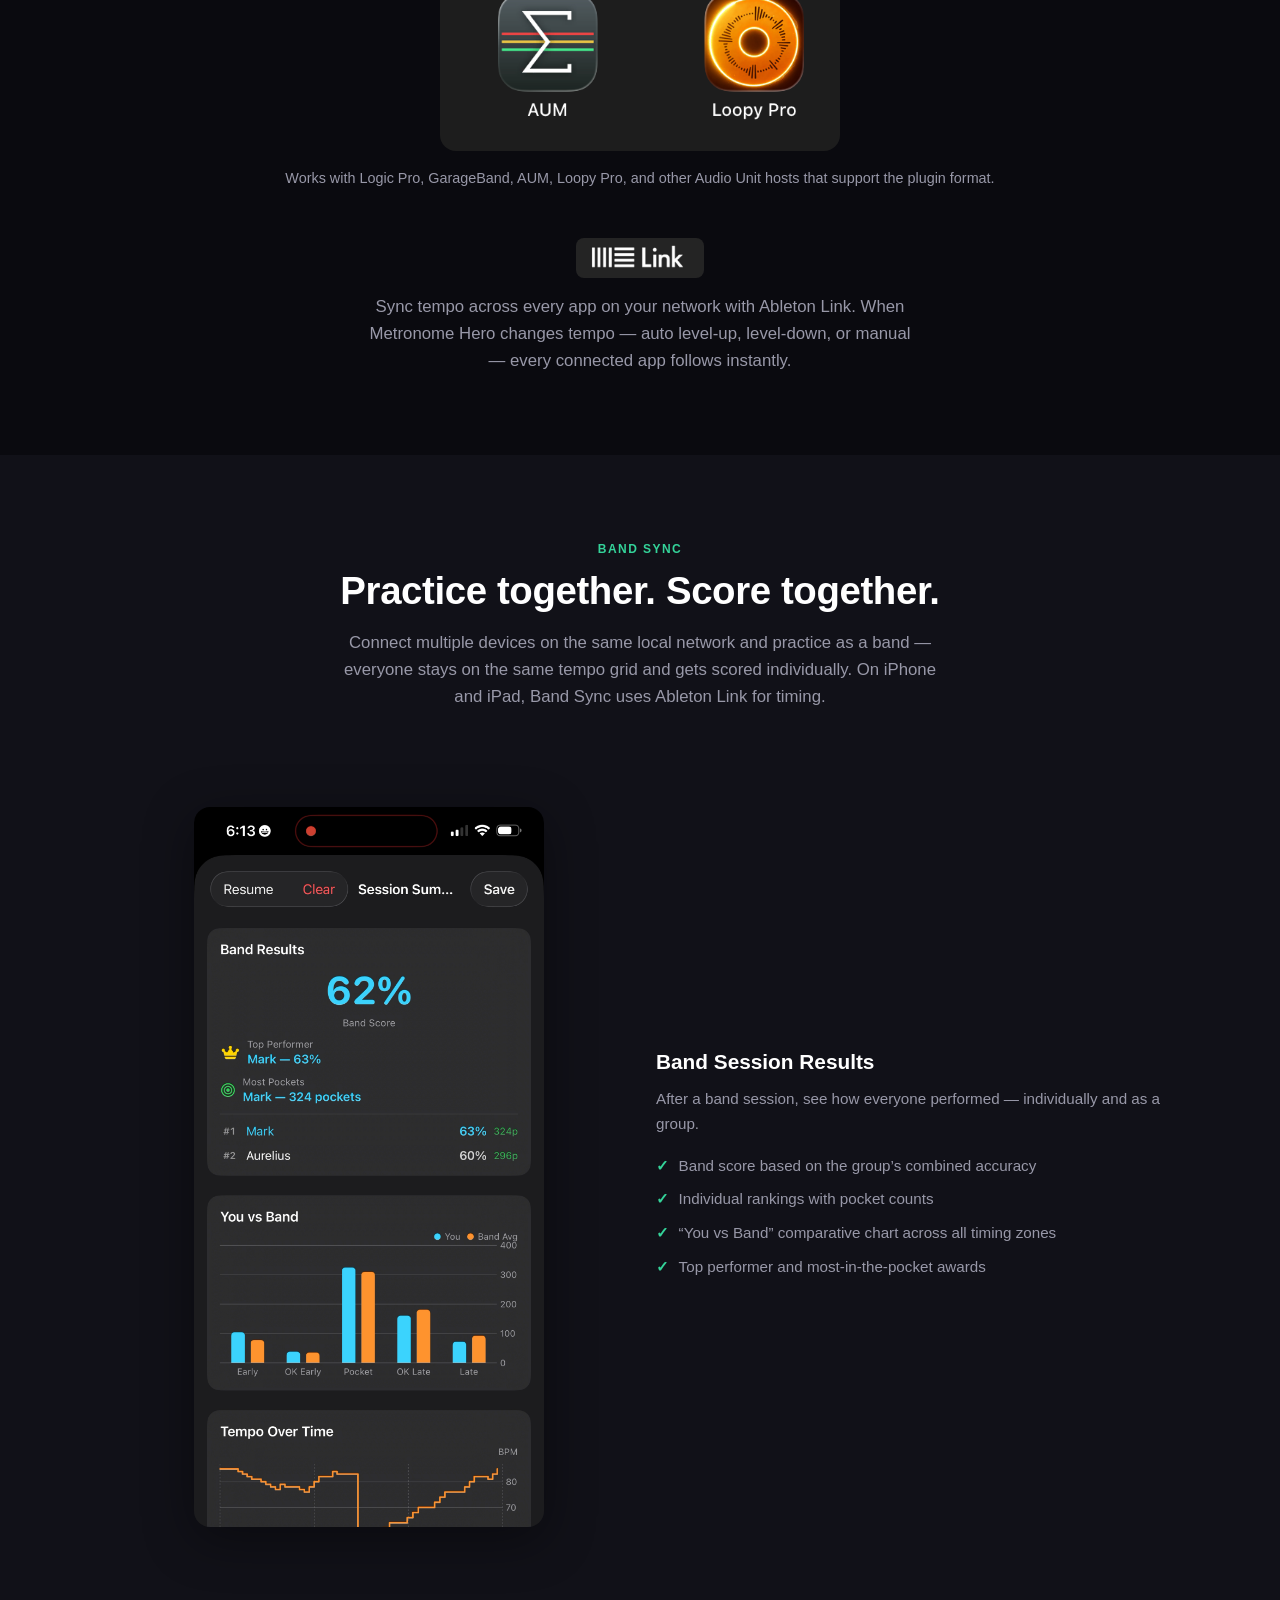
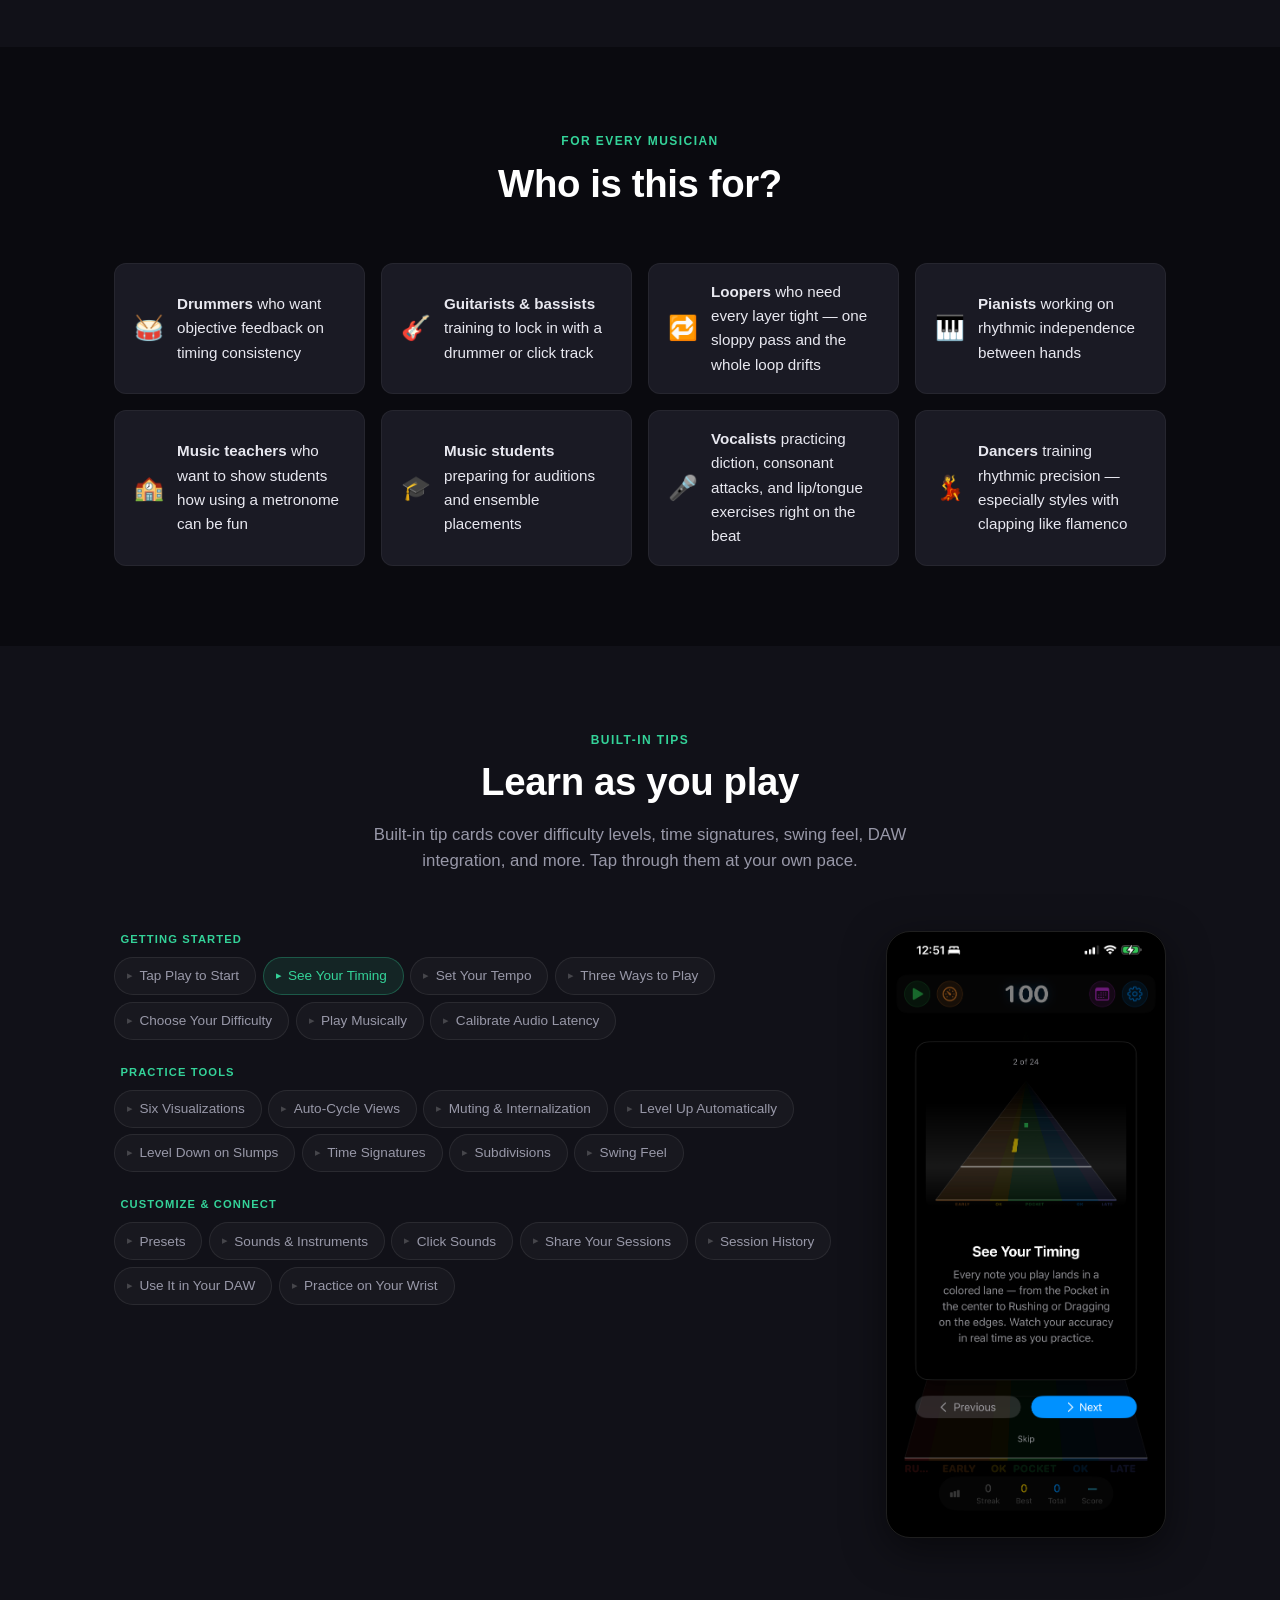
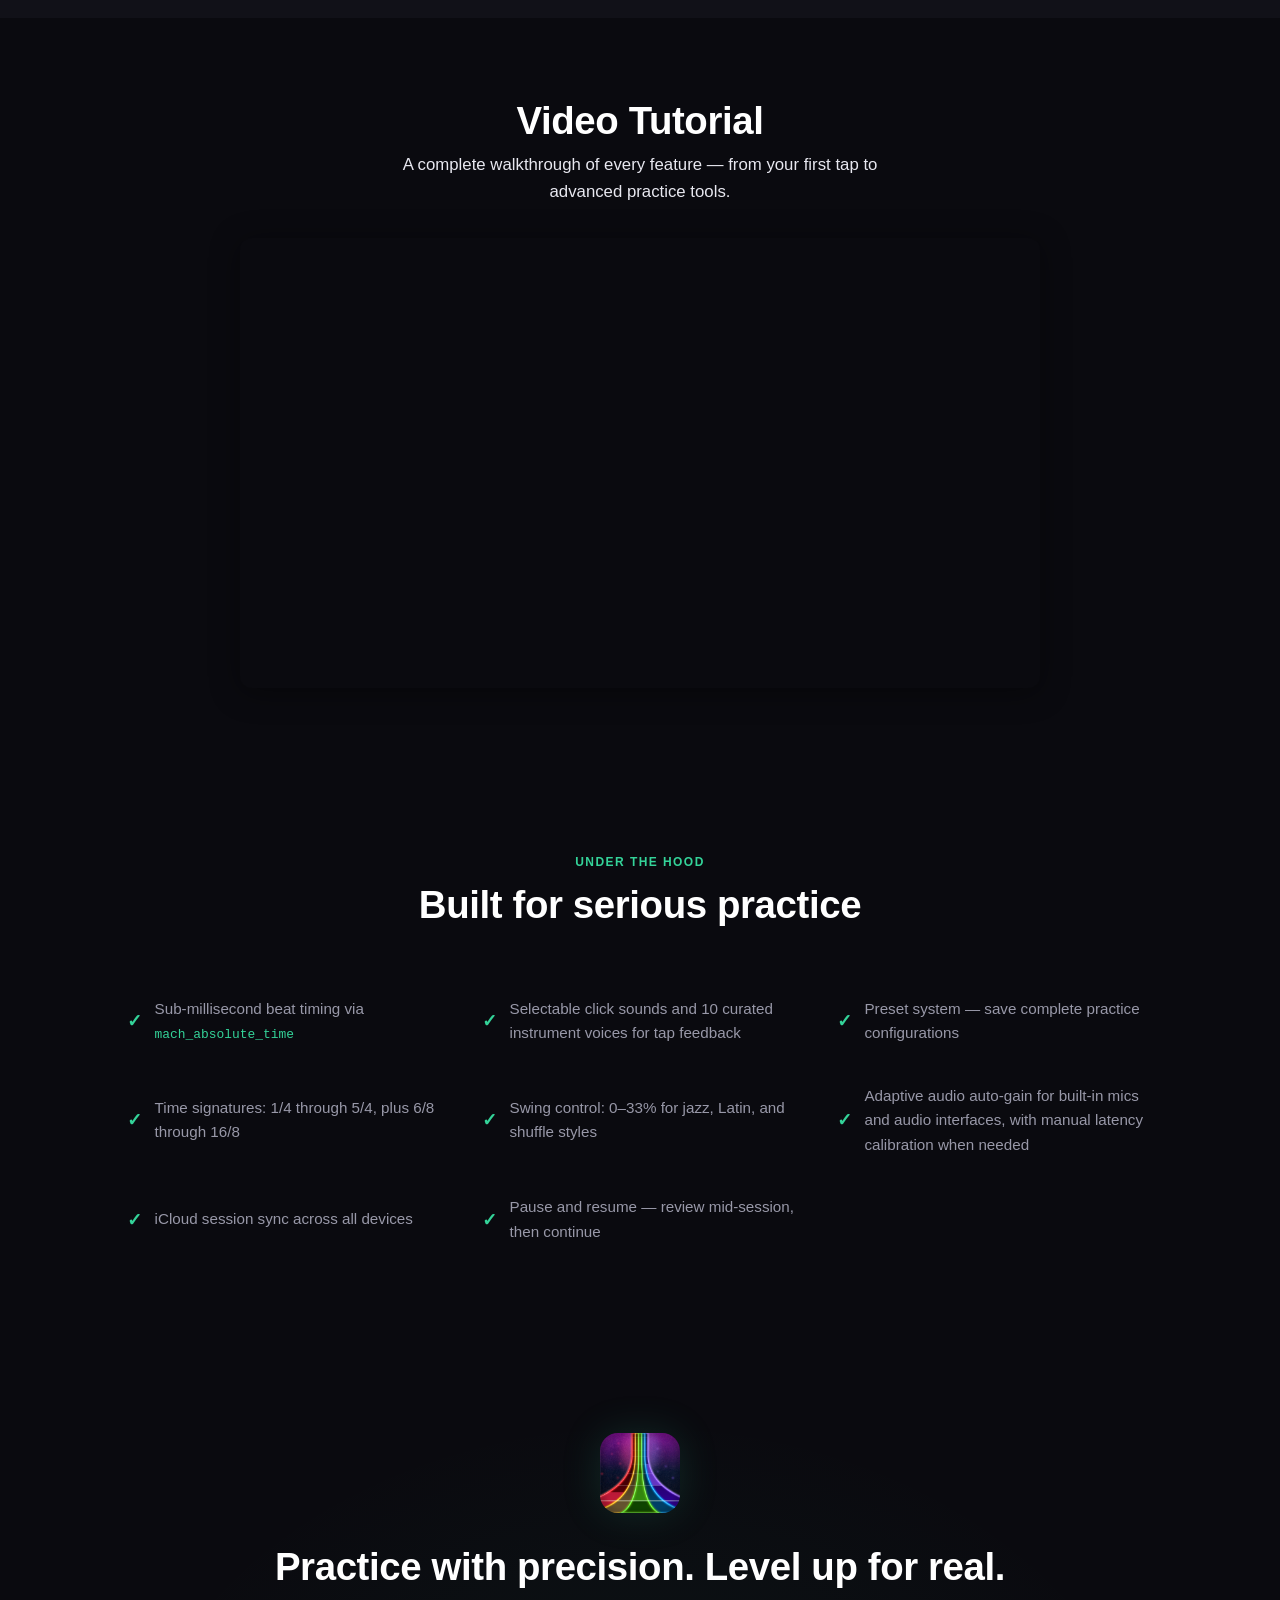
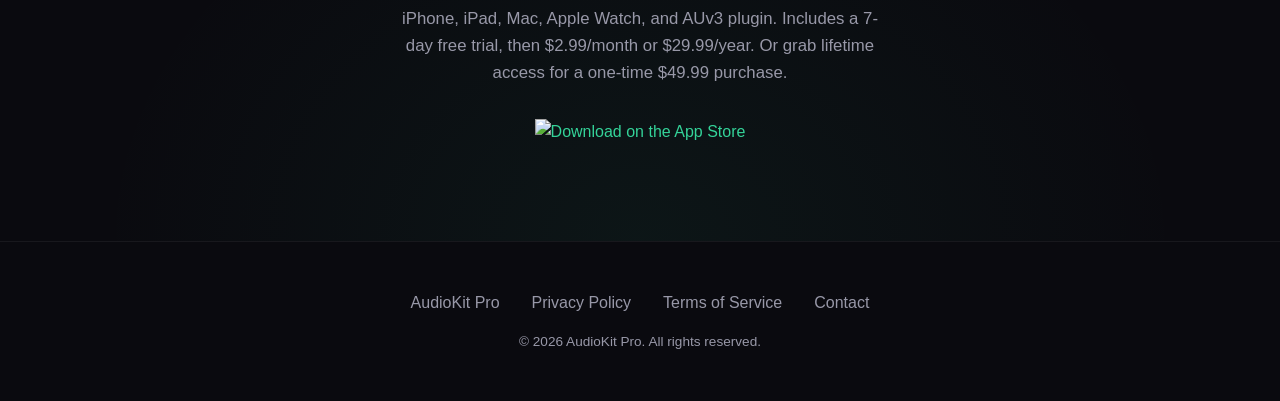
==== commit 80cf53f3: "Update pricing" ====
--- a/index.html
+++ b/index.html
@@ -616,7 +616,7 @@
     <div class="container" style="text-align: center;">
         <img src="images/appicon.png" alt="Metronome Hero" style="width: 80px; height: 80px; border-radius: 18px; margin-bottom: 1.5rem; box-shadow: 0 0 40px rgba(52, 211, 153, 0.15);">
         <h2>Practice with precision. Level up for real.</h2>
-        <p style="max-width: 500px; margin: 1rem auto 2rem;">iPhone, iPad, Mac, Apple Watch, and AUv3 plugin. Includes a 7-day trial; subscription unlocks full app features and AUv3 access.</p>
+        <p style="max-width: 500px; margin: 1rem auto 2rem;">iPhone, iPad, Mac, Apple Watch, and AUv3 plugin. Includes a 7-day free trial, then $2.99/month or $29.99/year. Or grab lifetime access for a one-time $49.99 purchase.</p>
         <a href="https://apps.apple.com/us/app/metronome-hero/id6759626022" aria-label="Download on the App Store">
             <img src="https://tools.applemediaservices.com/api/badges/download-on-the-app-store/black/en-us?size=250x83" alt="Download on the App Store" style="height: 54px; width: auto;">
         </a>
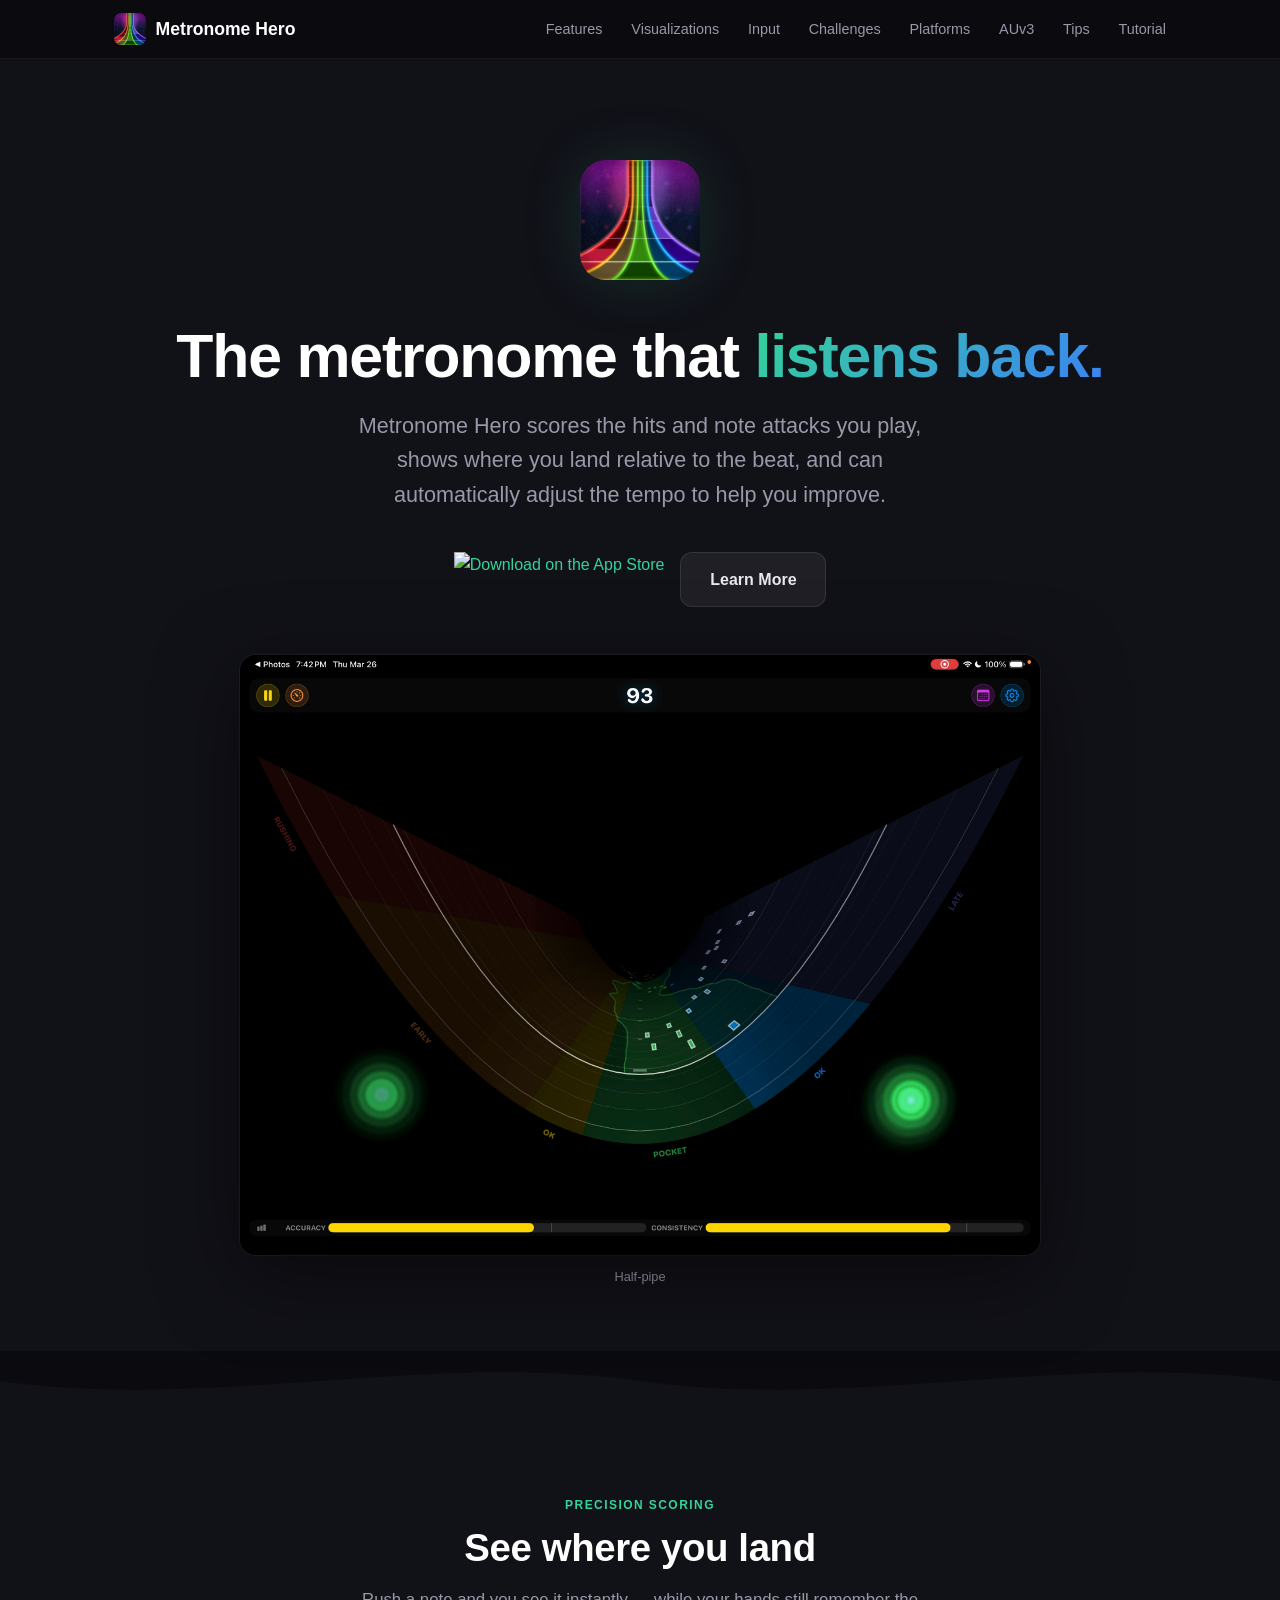
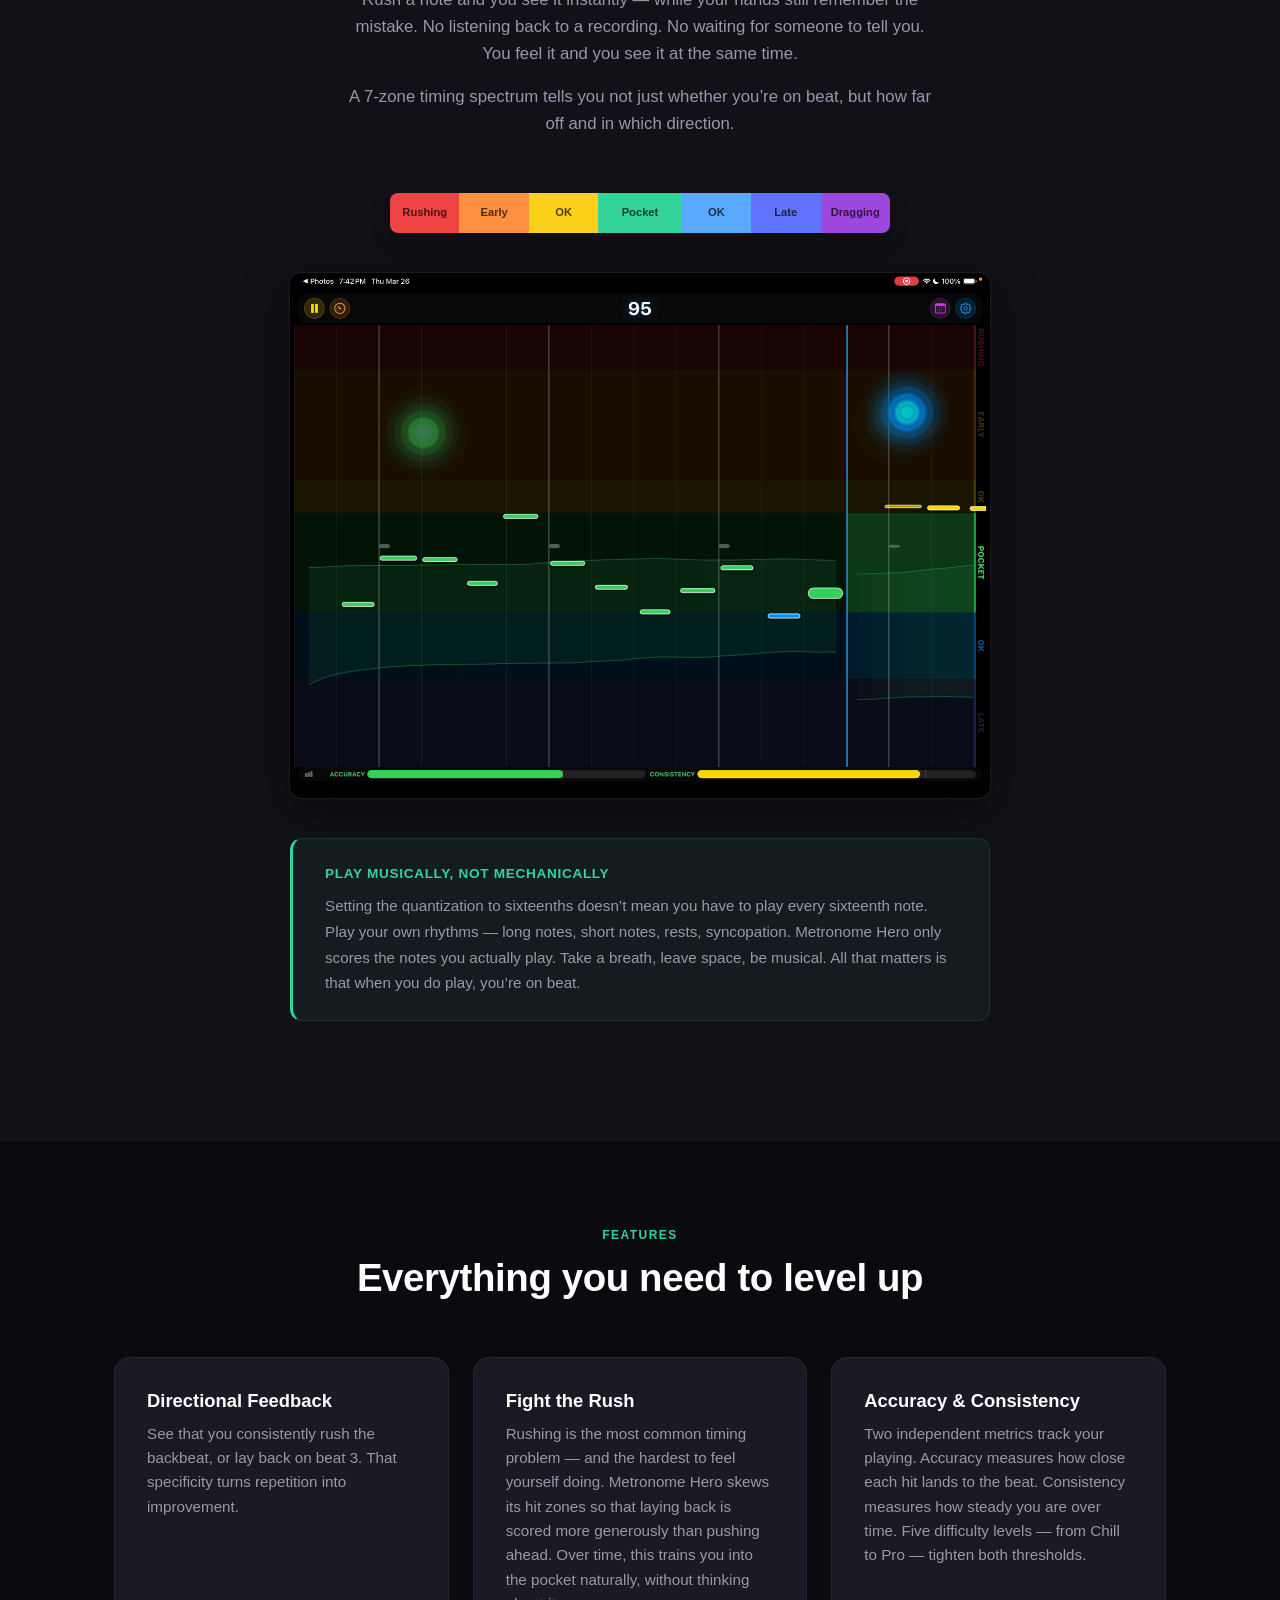
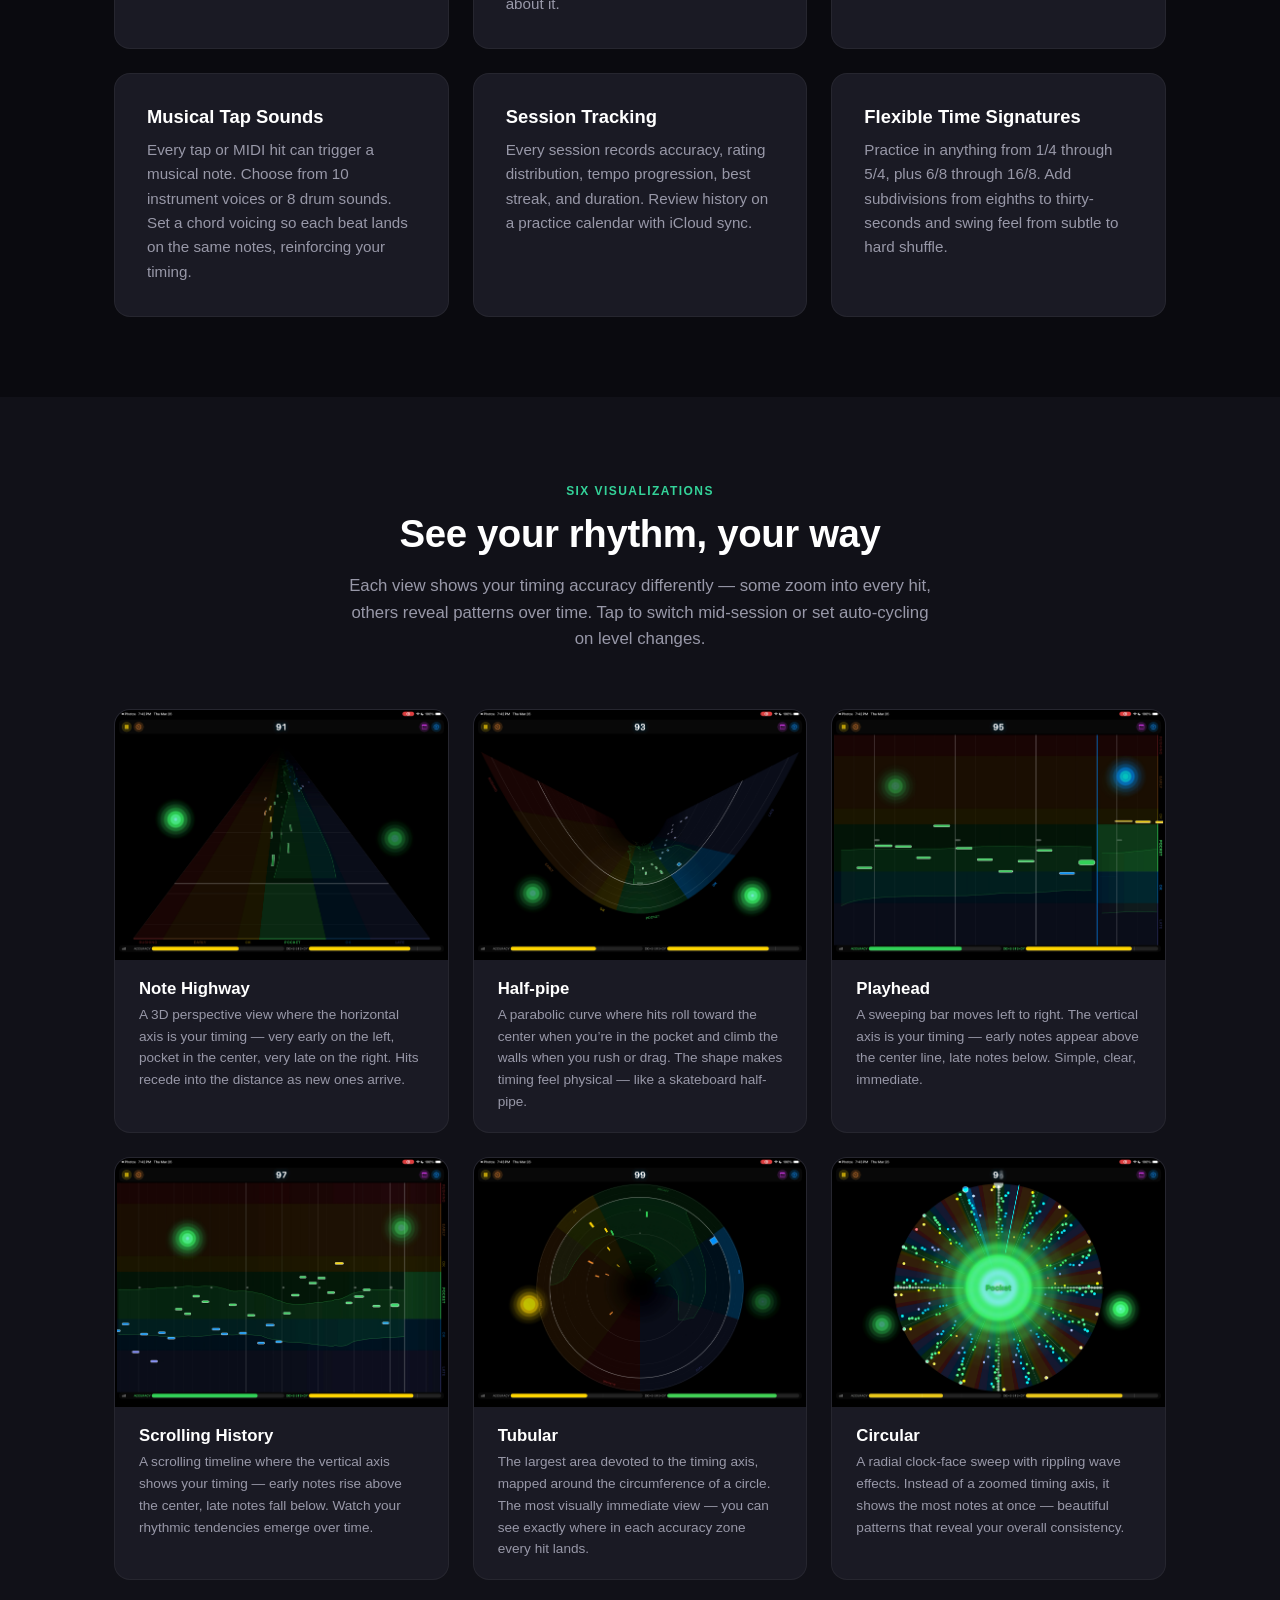
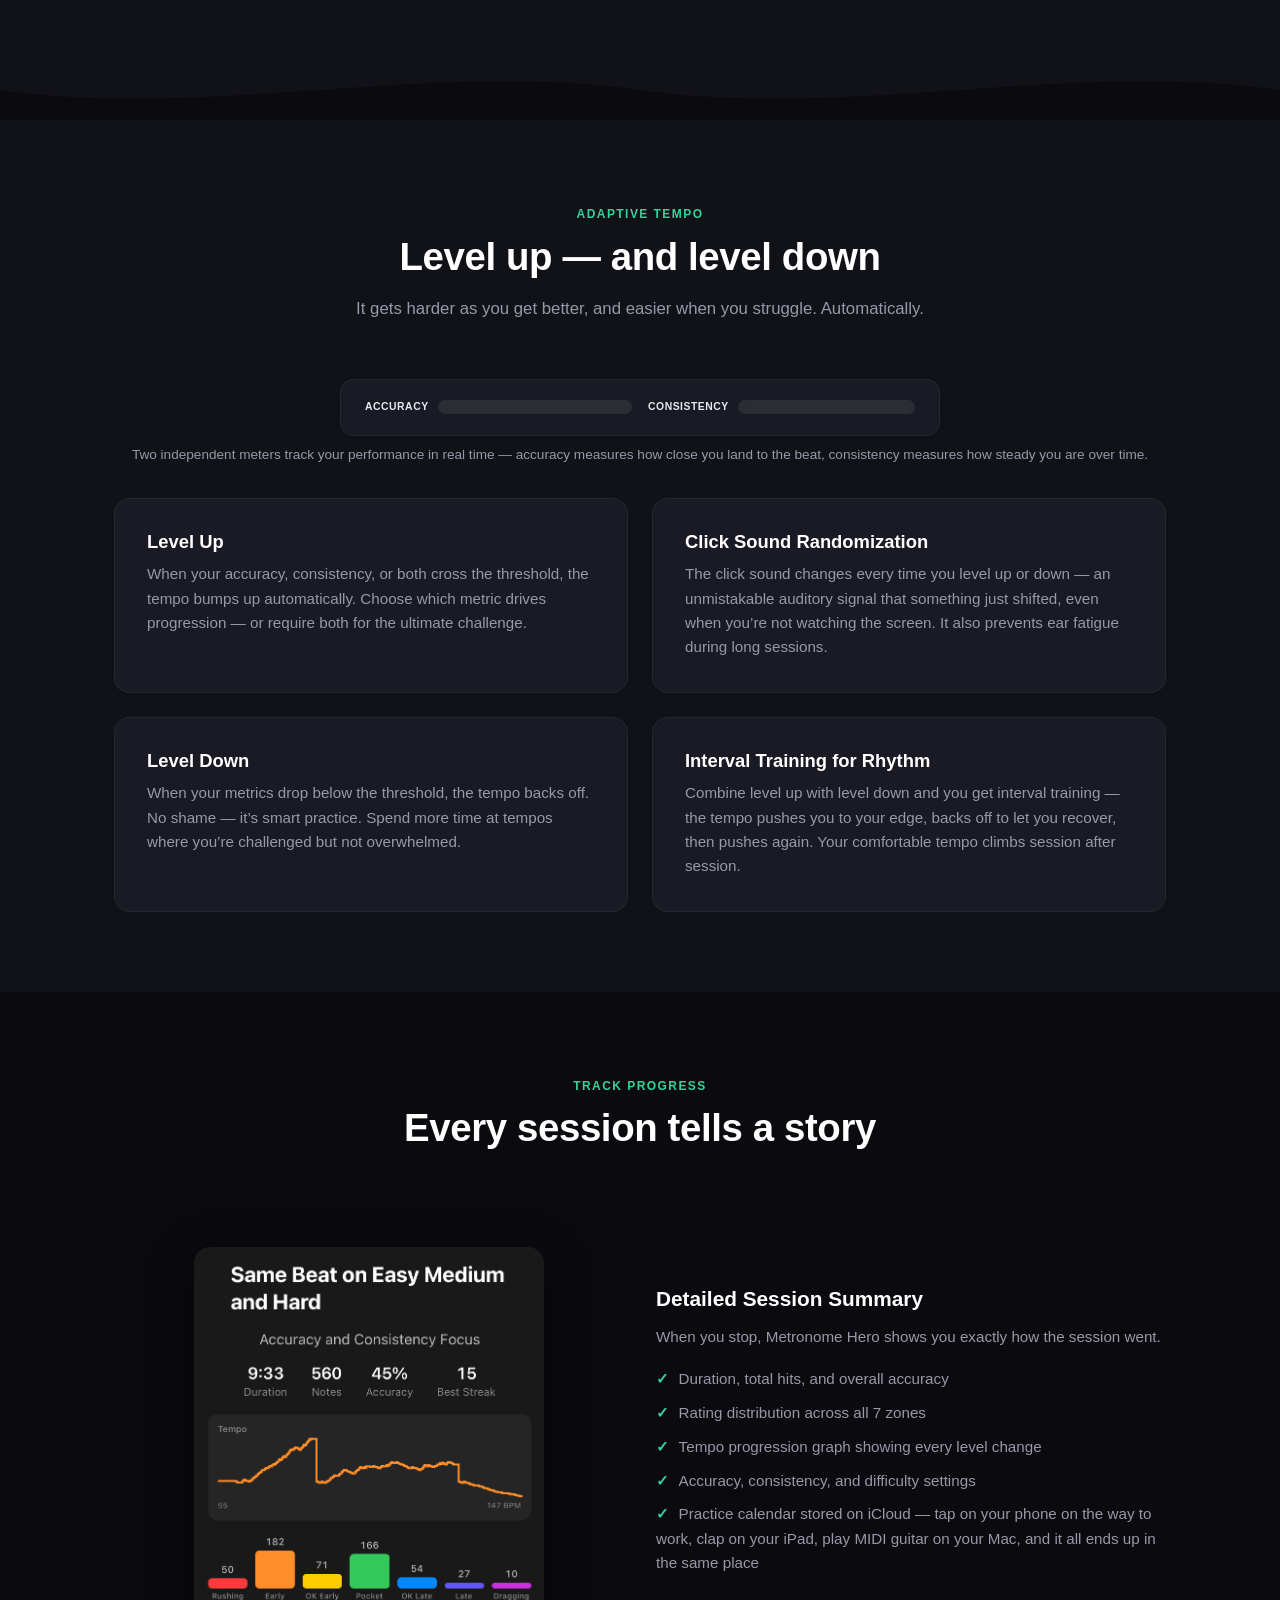
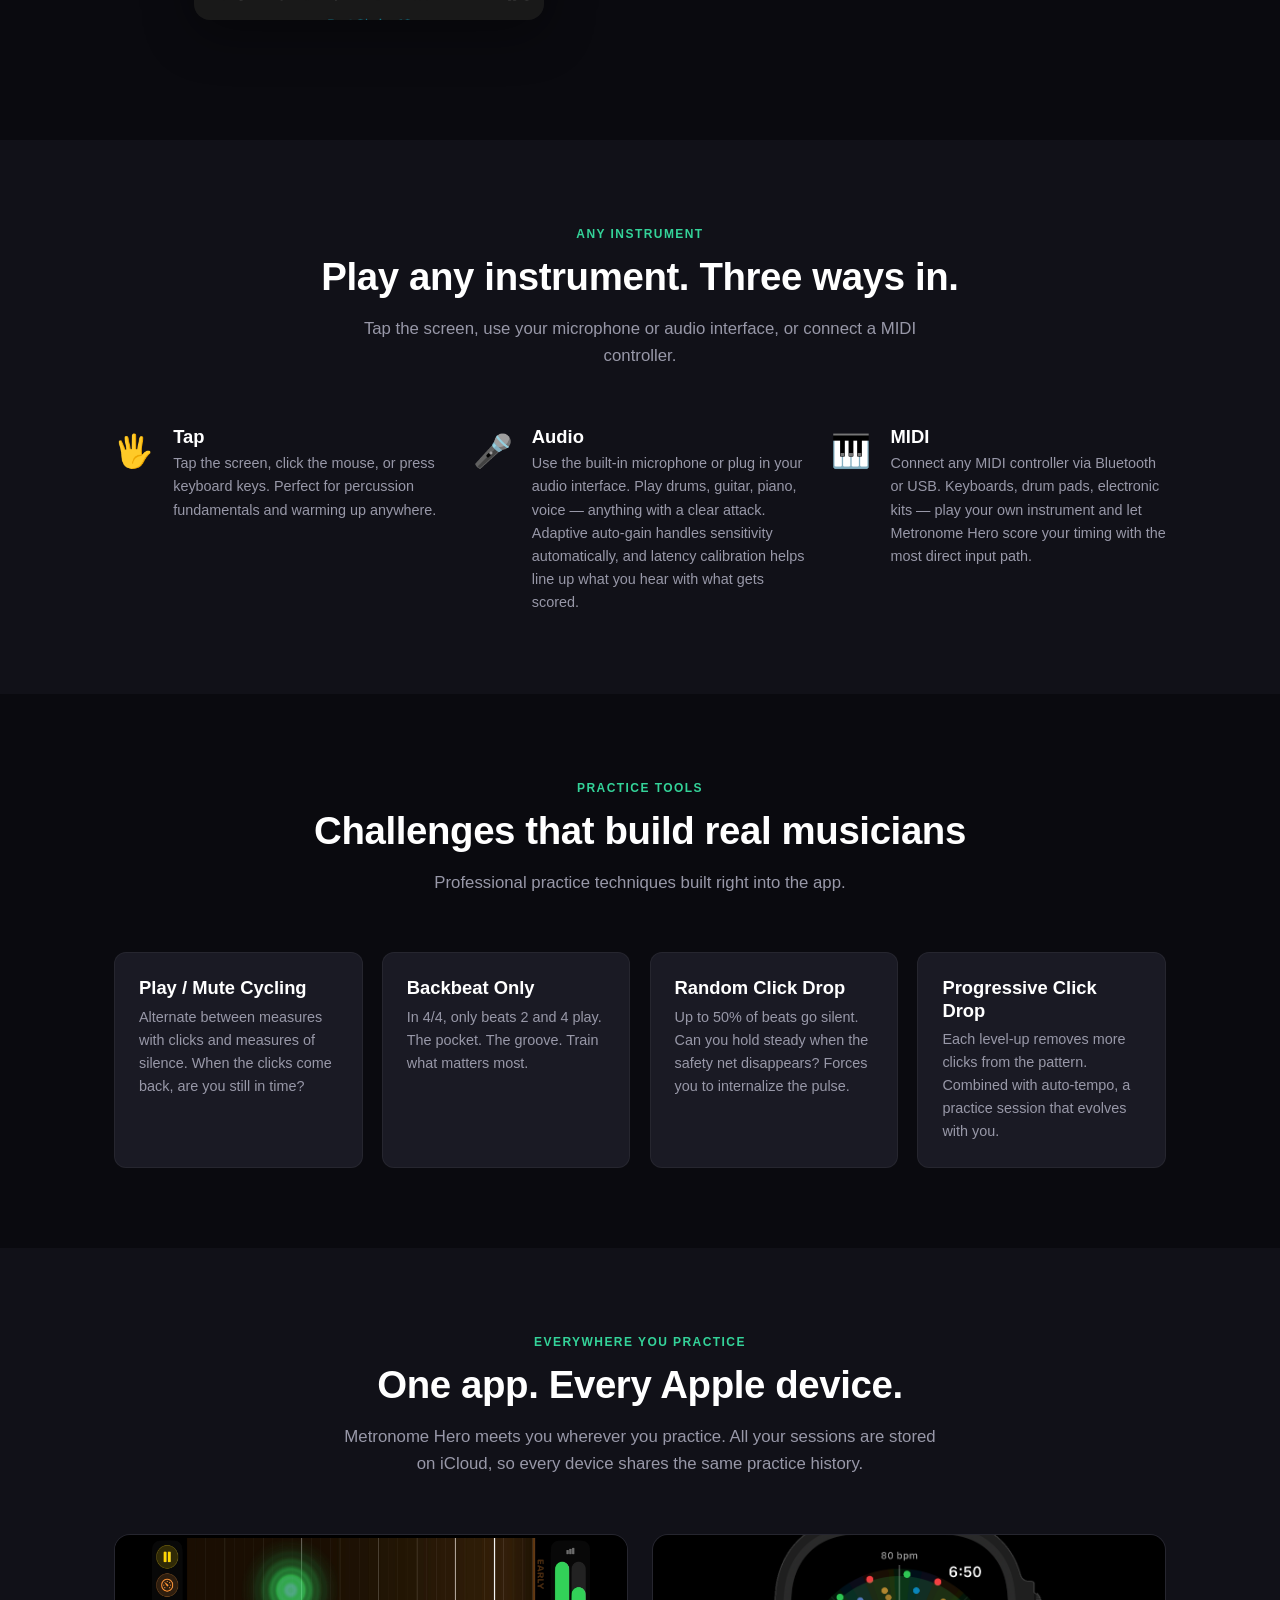
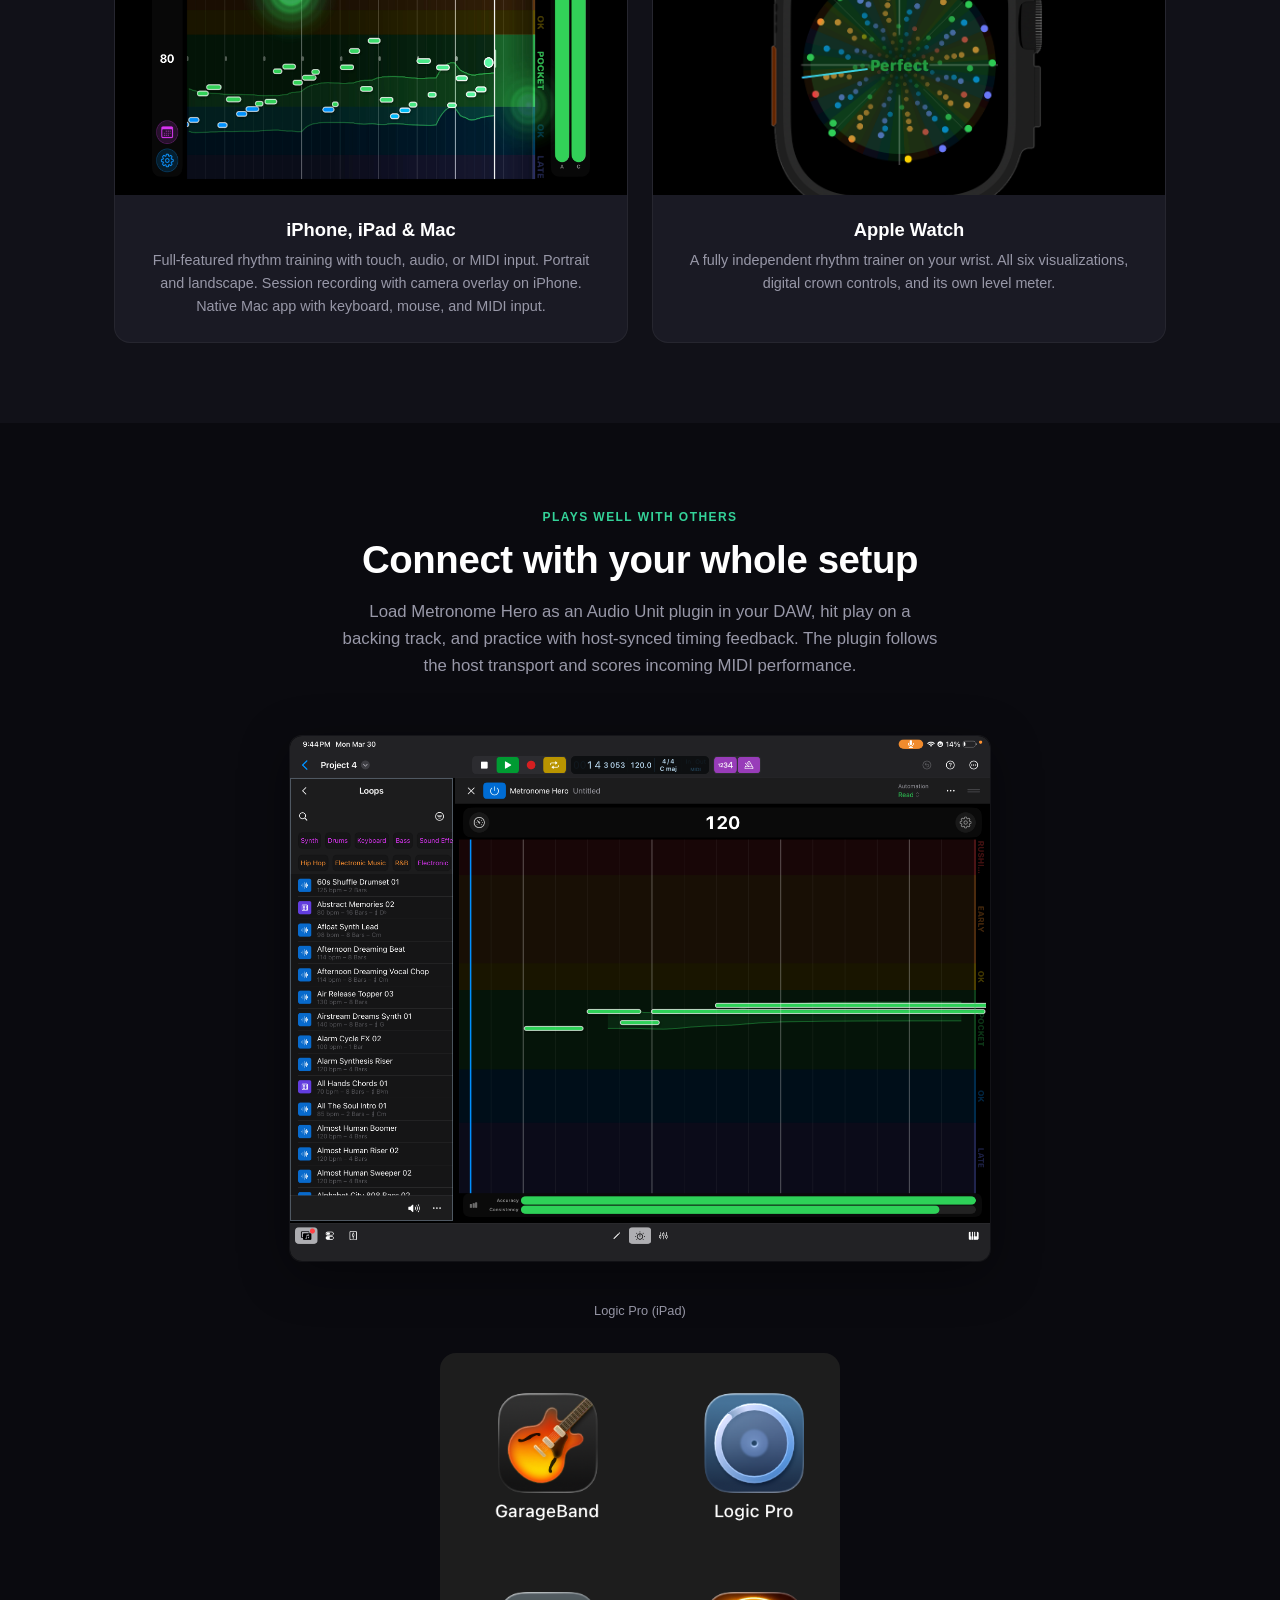
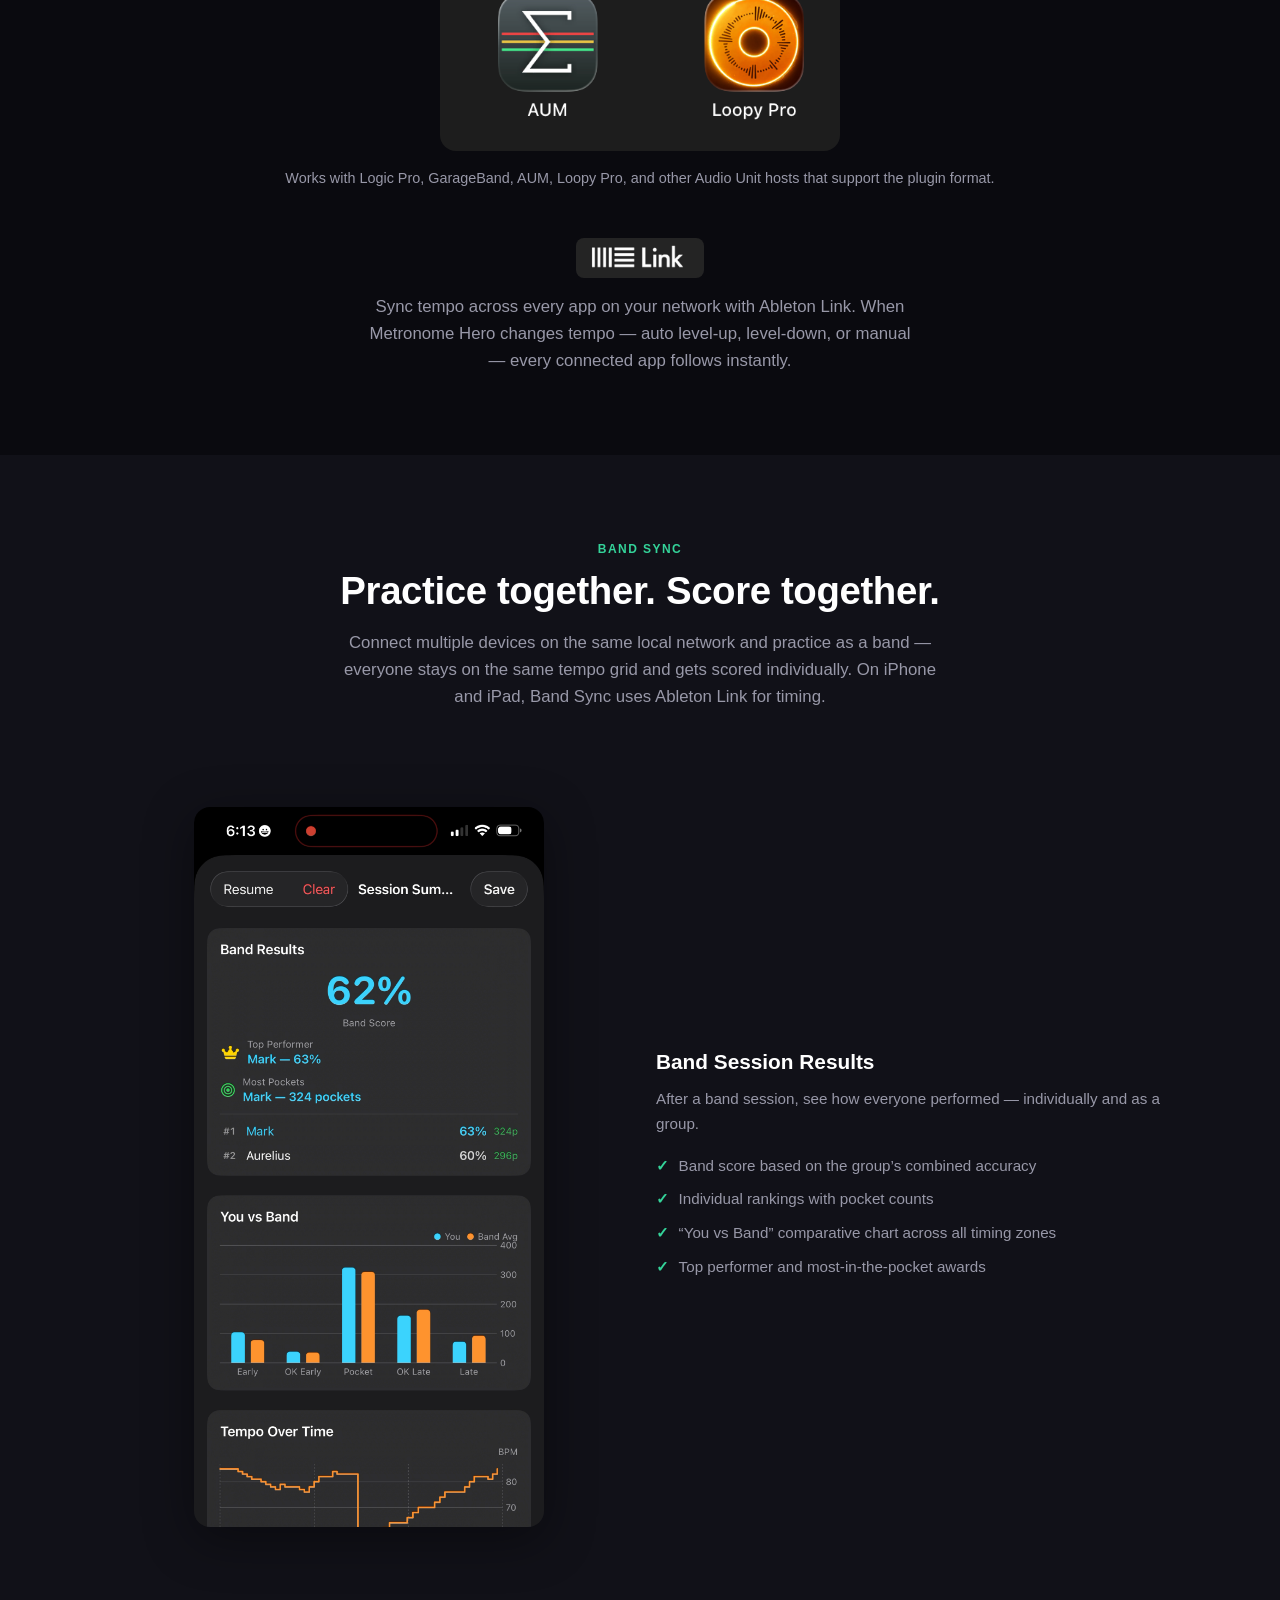
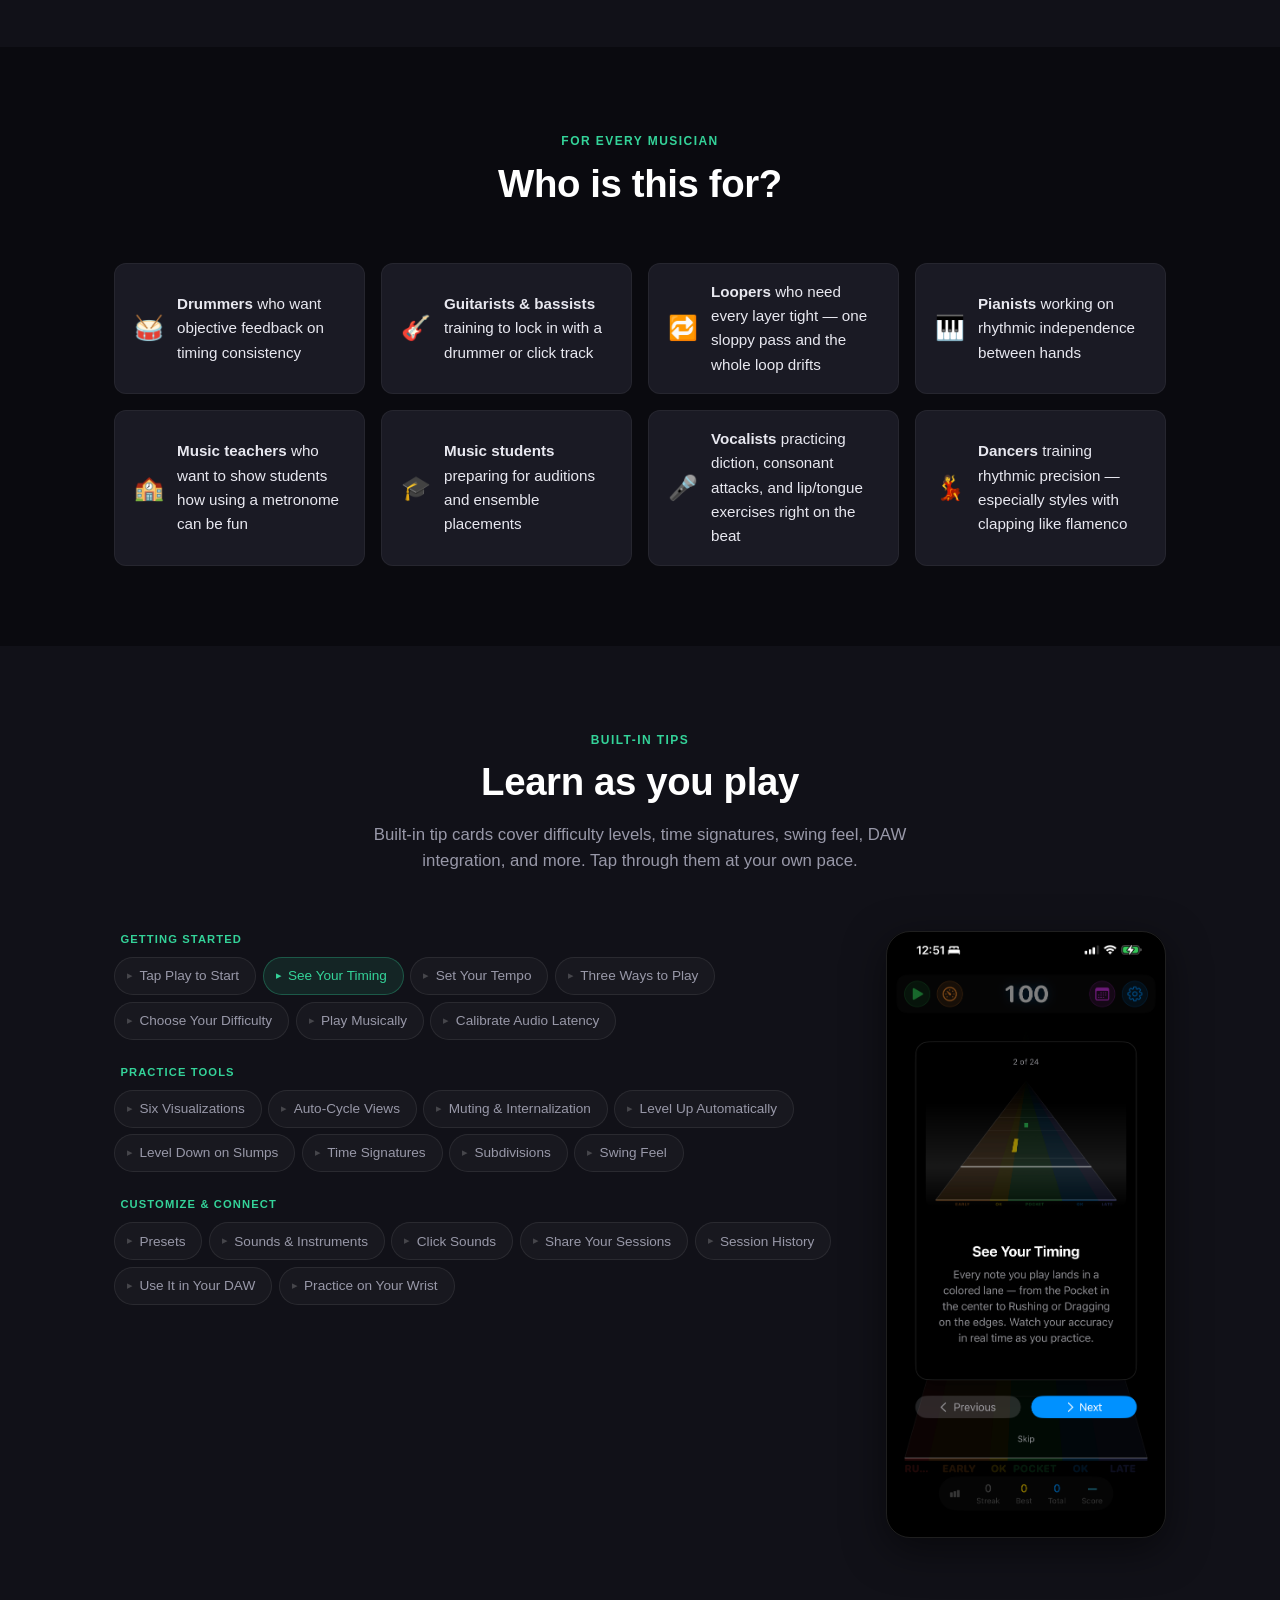
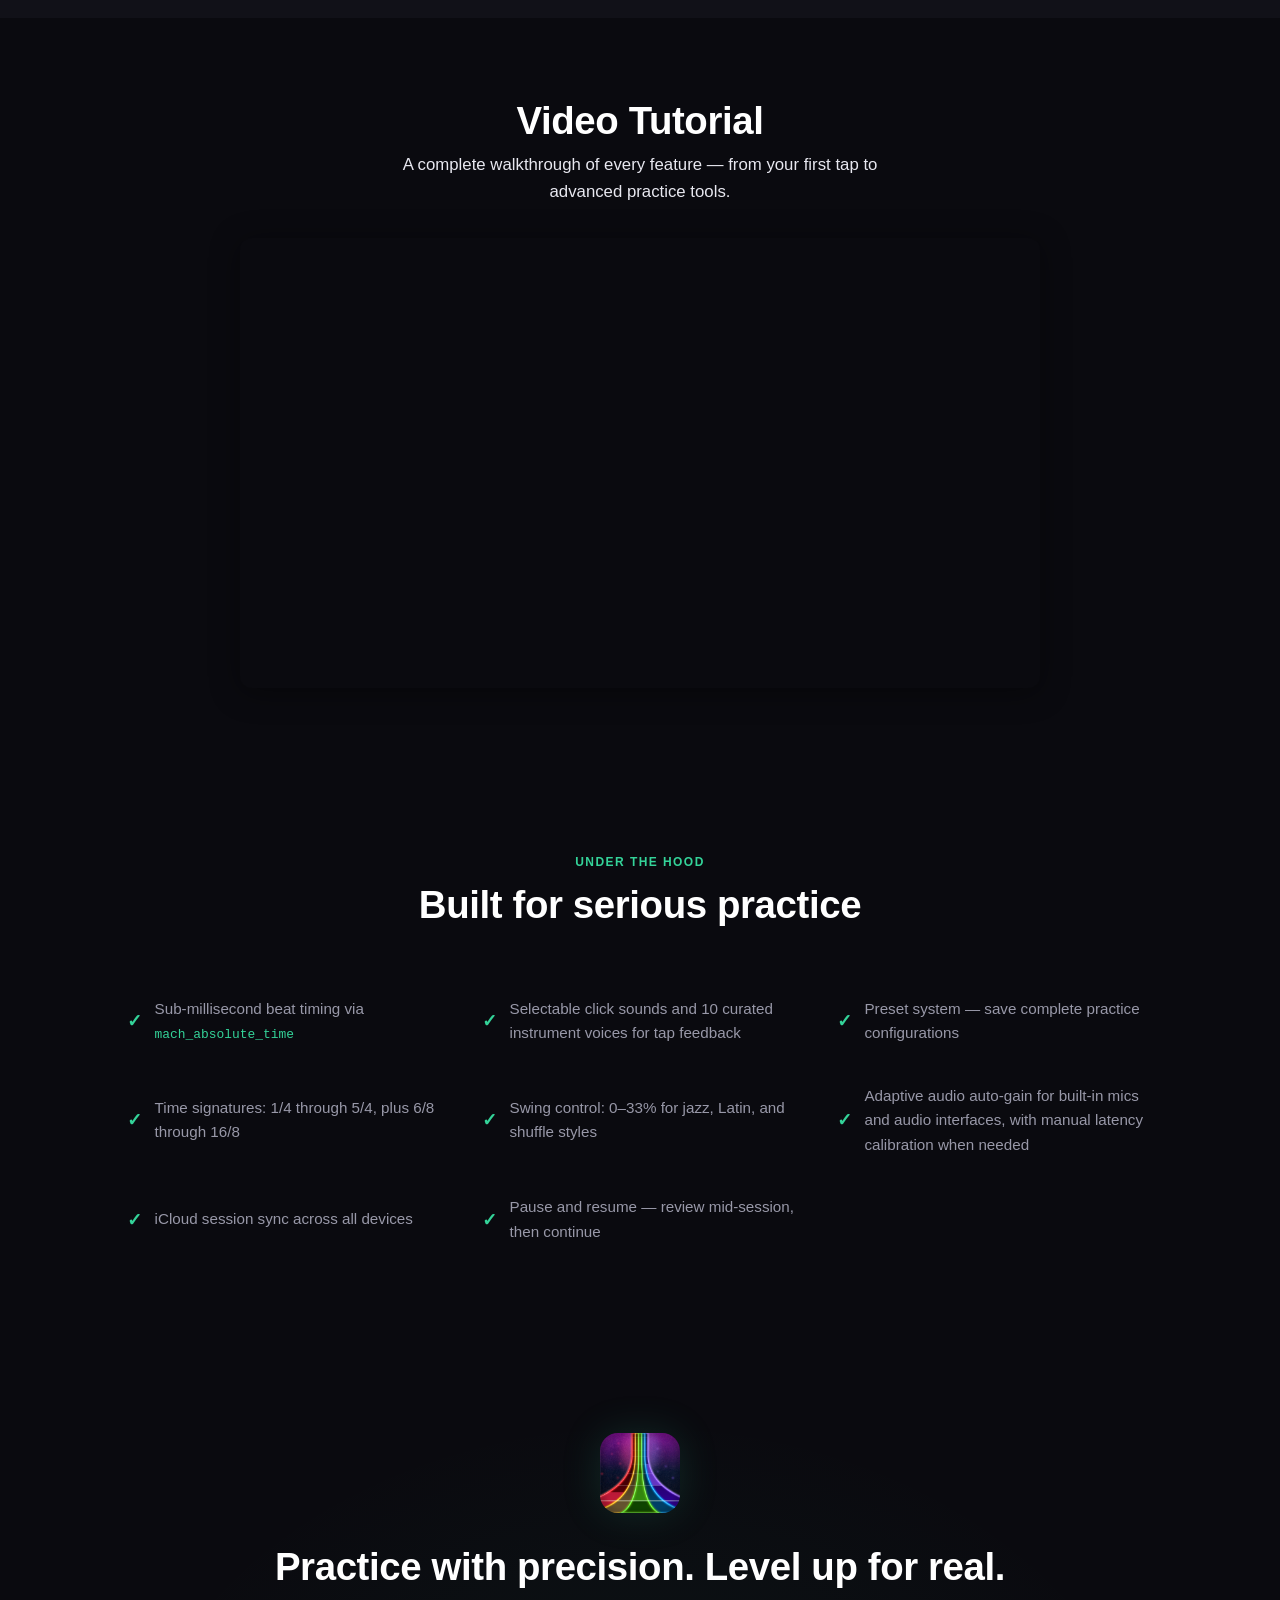
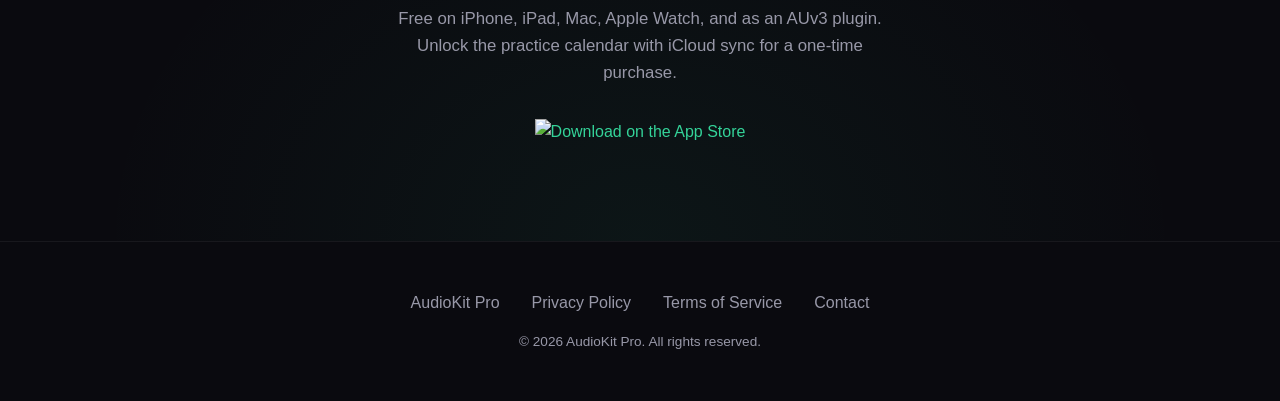
==== commit 6d946162: "Paywall changes" ====
--- a/index.html
+++ b/index.html
@@ -616,7 +616,7 @@
     <div class="container" style="text-align: center;">
         <img src="images/appicon.png" alt="Metronome Hero" style="width: 80px; height: 80px; border-radius: 18px; margin-bottom: 1.5rem; box-shadow: 0 0 40px rgba(52, 211, 153, 0.15);">
         <h2>Practice with precision. Level up for real.</h2>
-        <p style="max-width: 500px; margin: 1rem auto 2rem;">iPhone, iPad, Mac, Apple Watch, and AUv3 plugin. Includes a 7-day free trial, then $2.99/month or $29.99/year. Or grab lifetime access for a one-time $49.99 purchase.</p>
+        <p style="max-width: 500px; margin: 1rem auto 2rem;">Free on iPhone, iPad, Mac, Apple Watch, and as an AUv3 plugin. Unlock the practice calendar with iCloud sync for a one-time purchase.</p>
         <a href="https://apps.apple.com/us/app/metronome-hero/id6759626022" aria-label="Download on the App Store">
             <img src="https://tools.applemediaservices.com/api/badges/download-on-the-app-store/black/en-us?size=250x83" alt="Download on the App Store" style="height: 54px; width: auto;">
         </a>
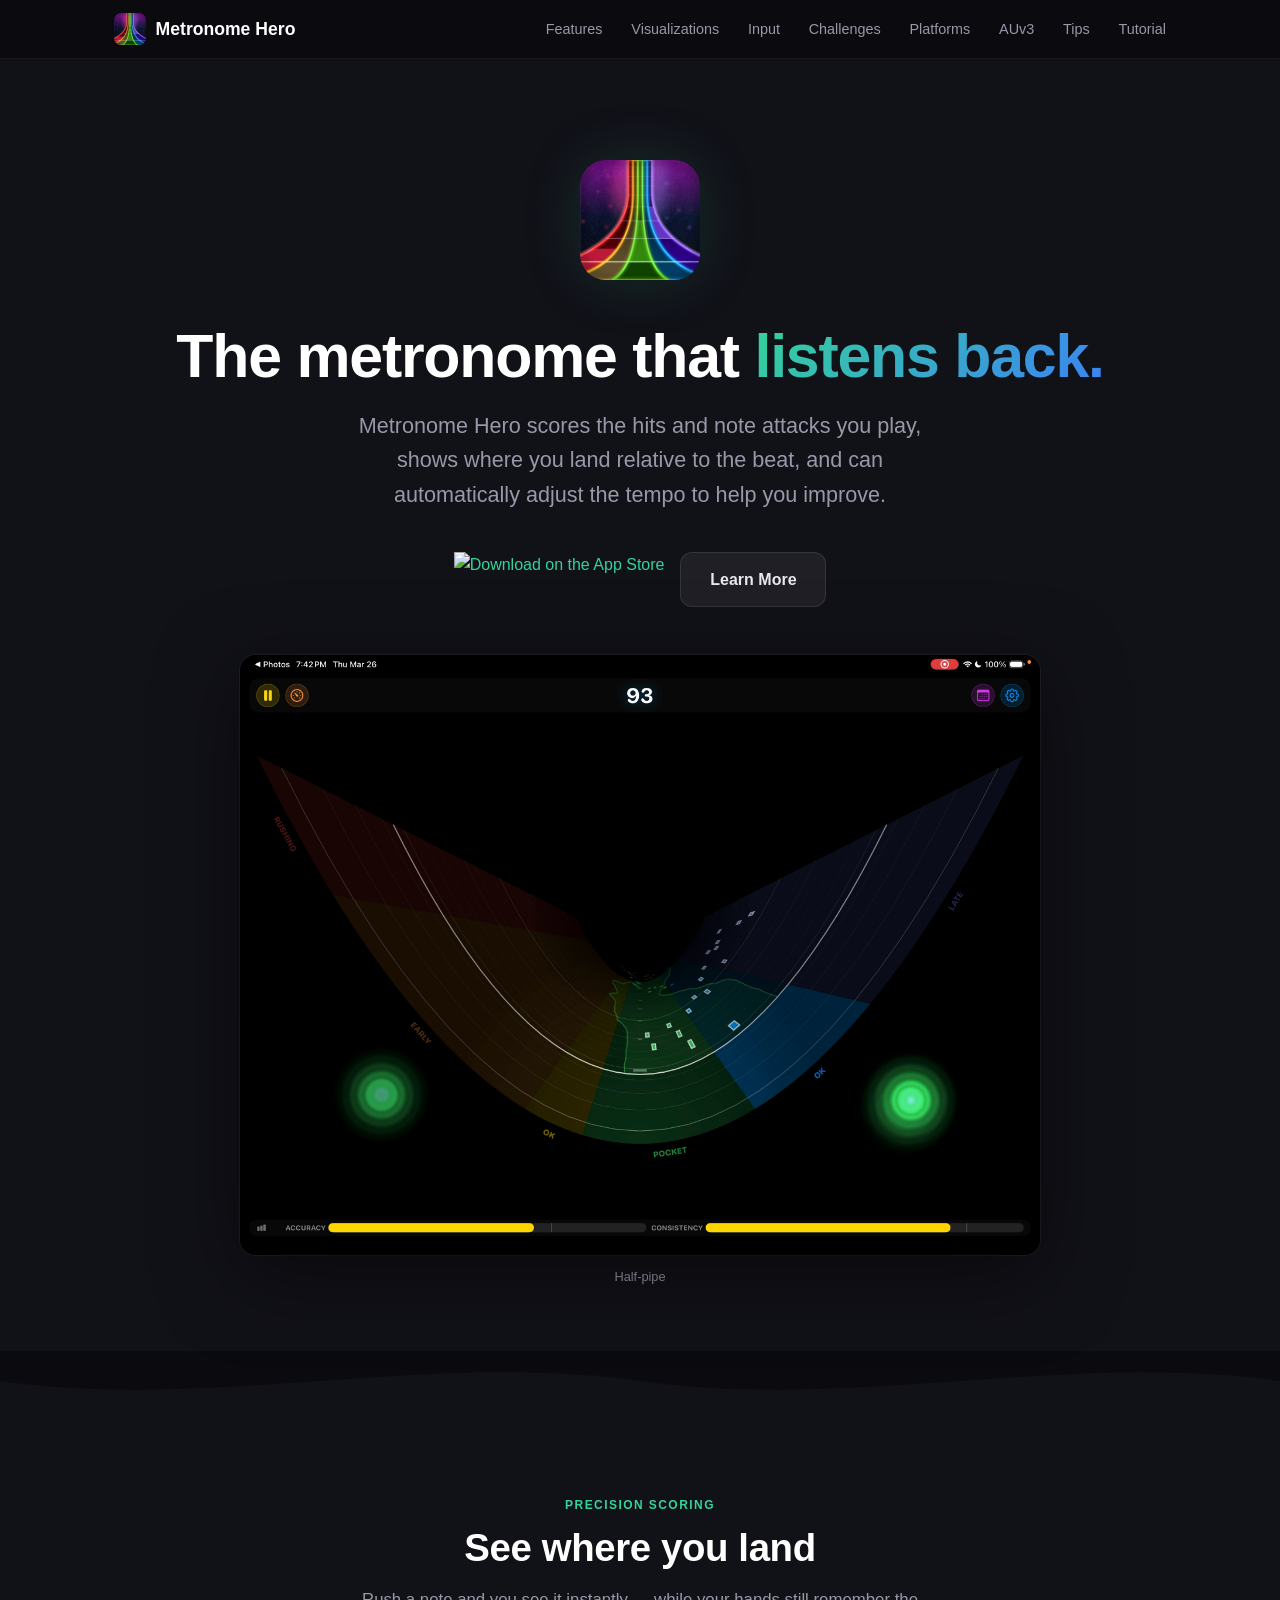
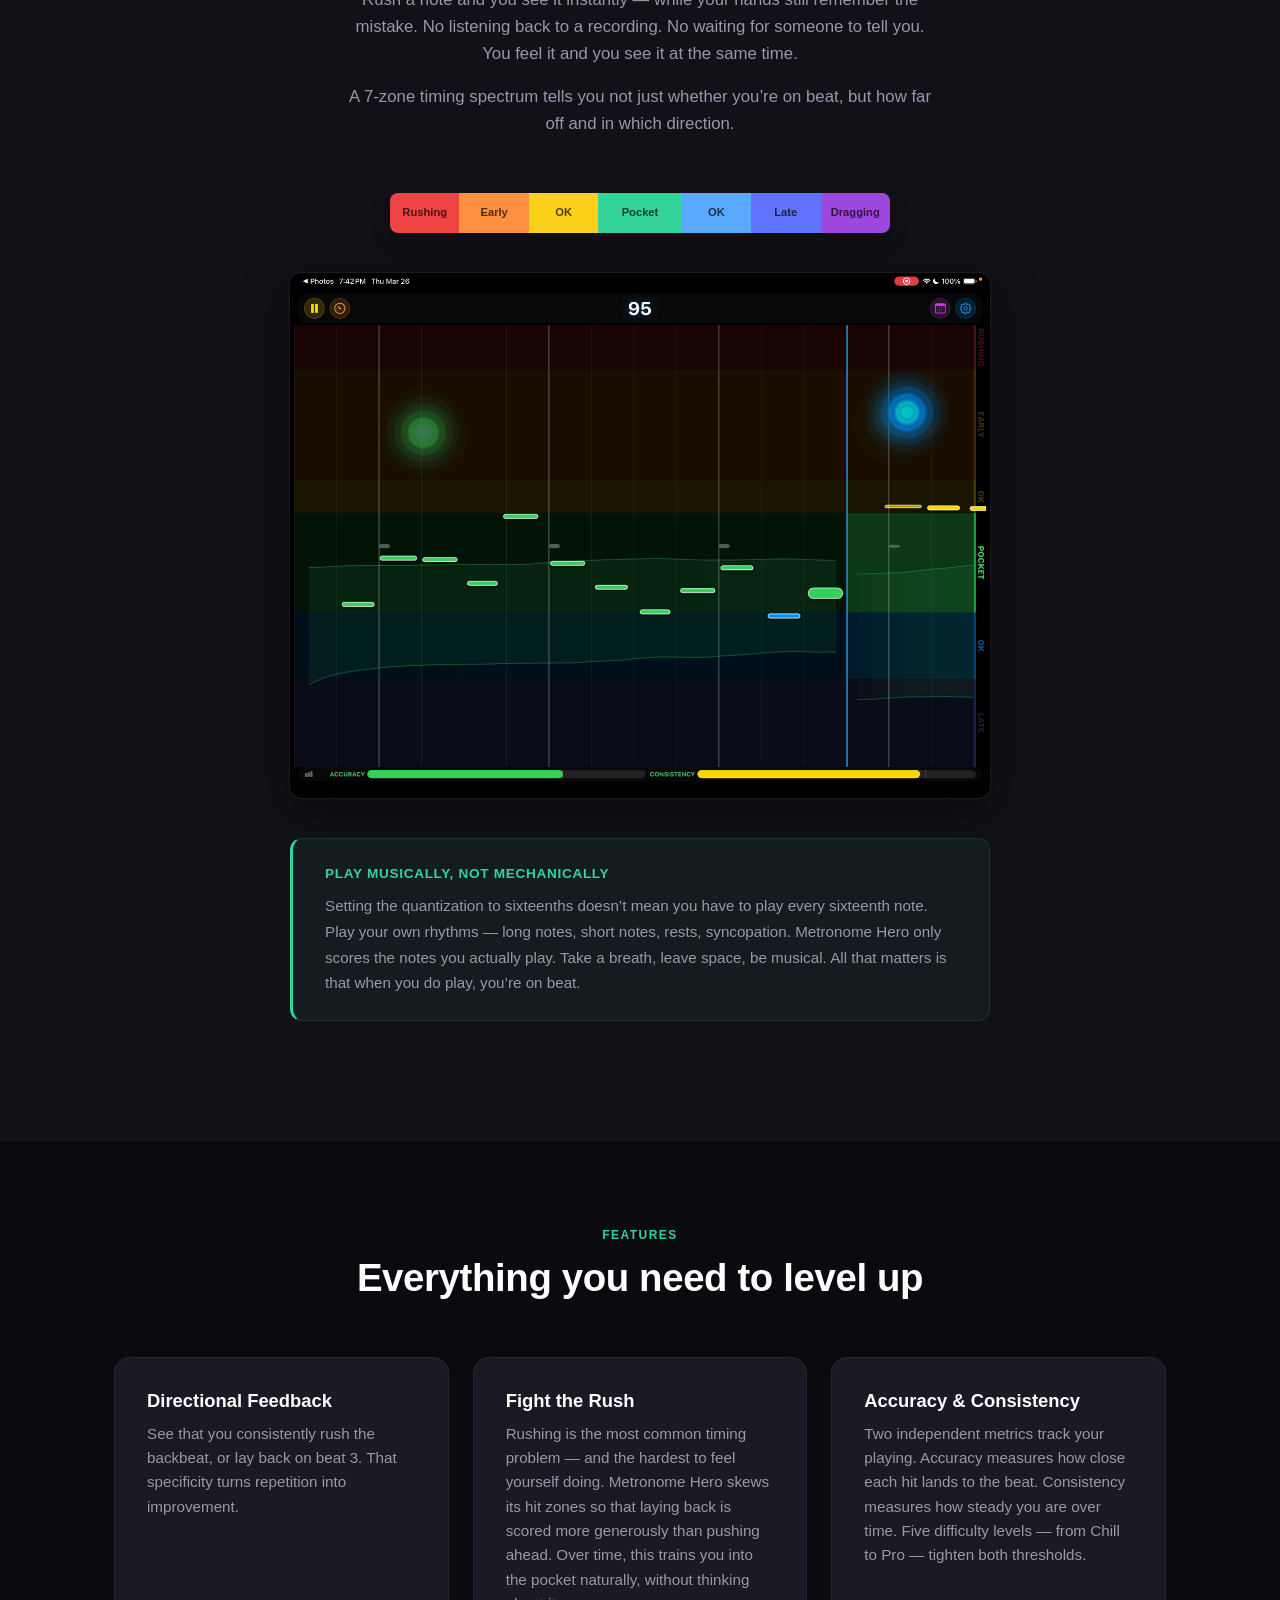
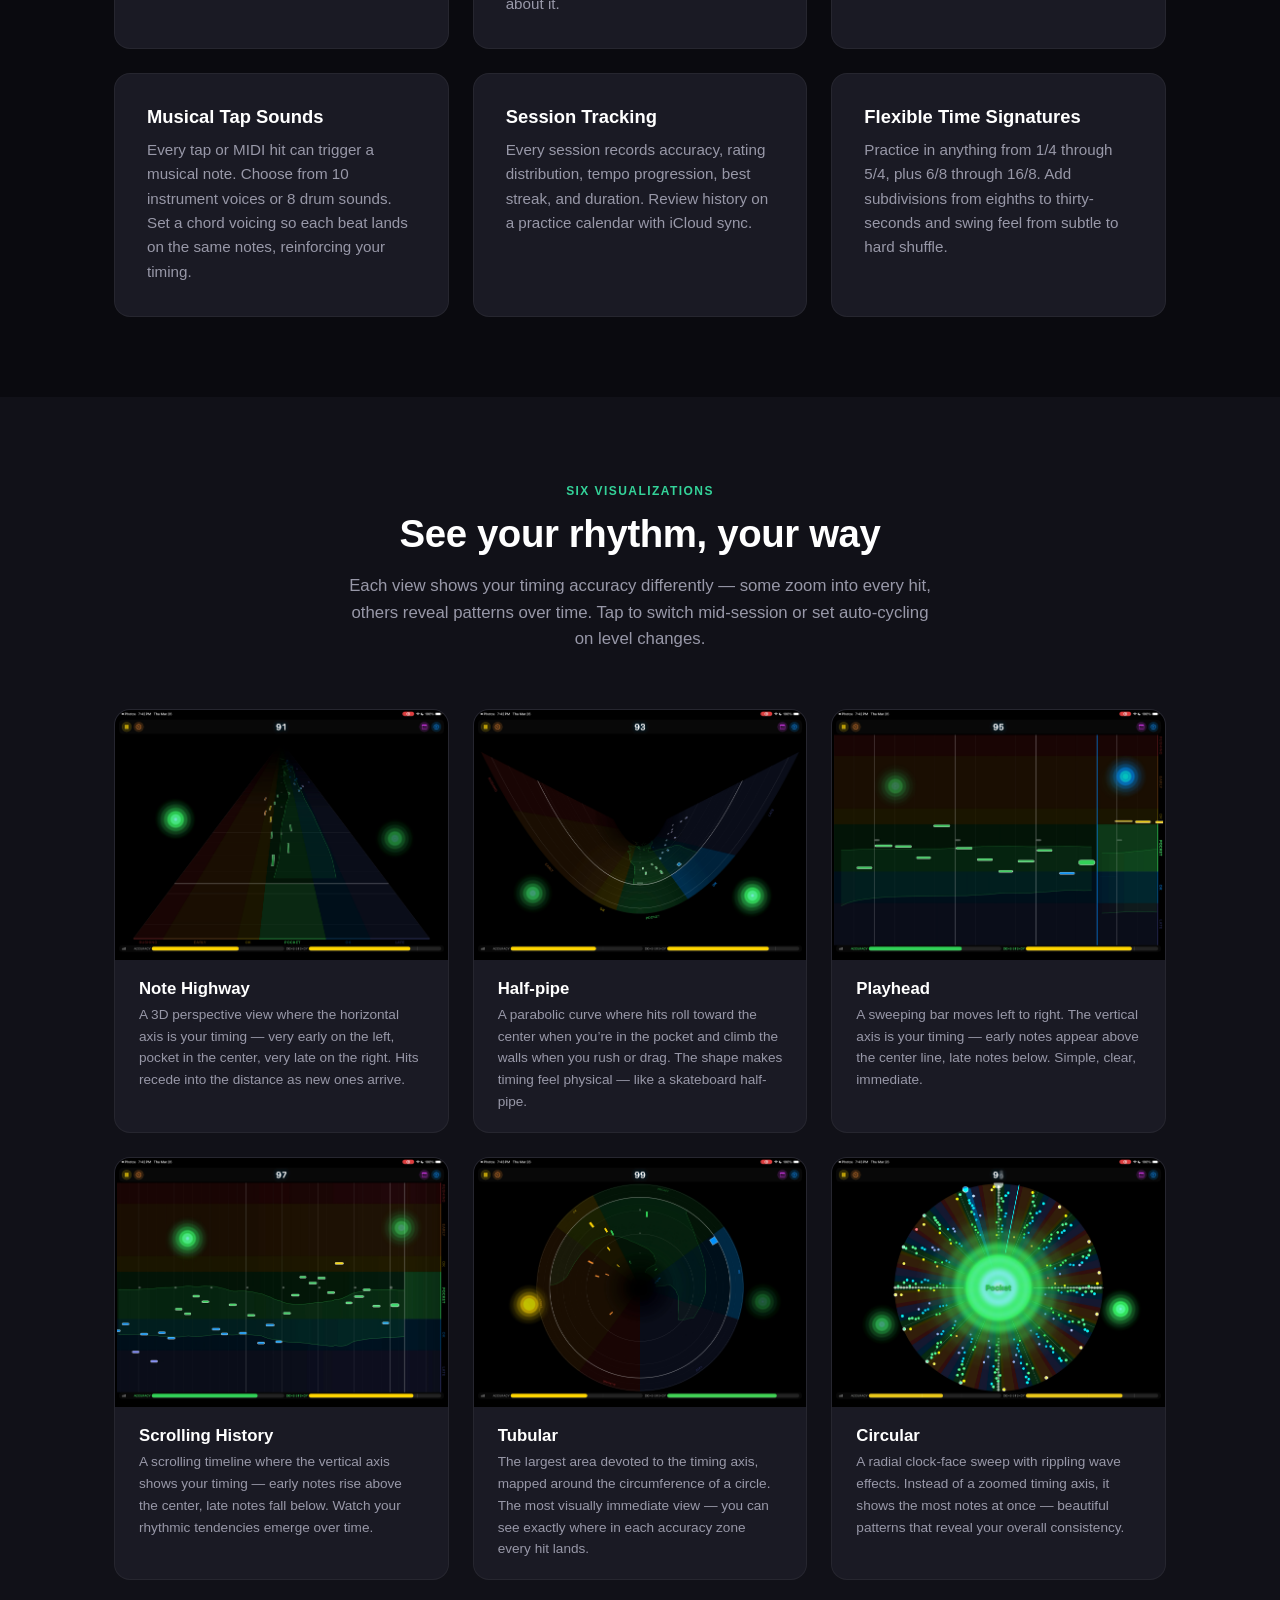
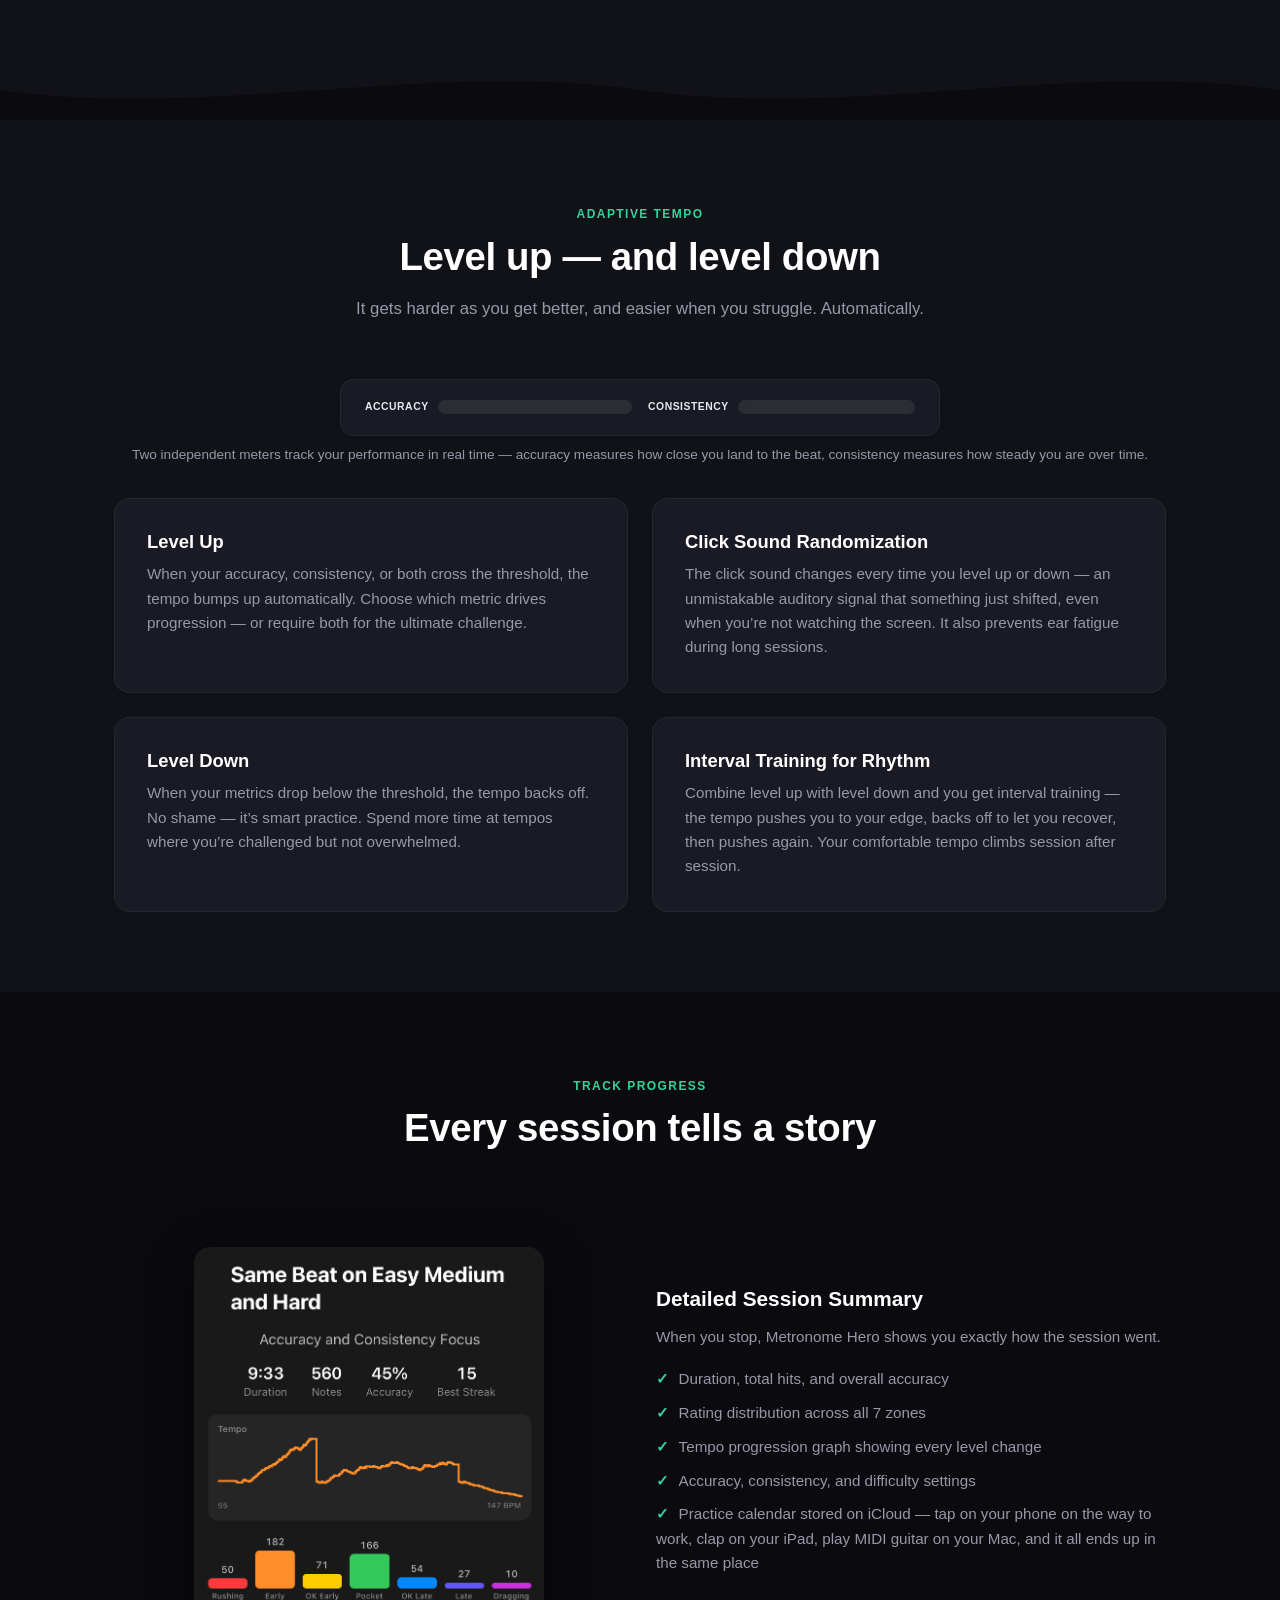
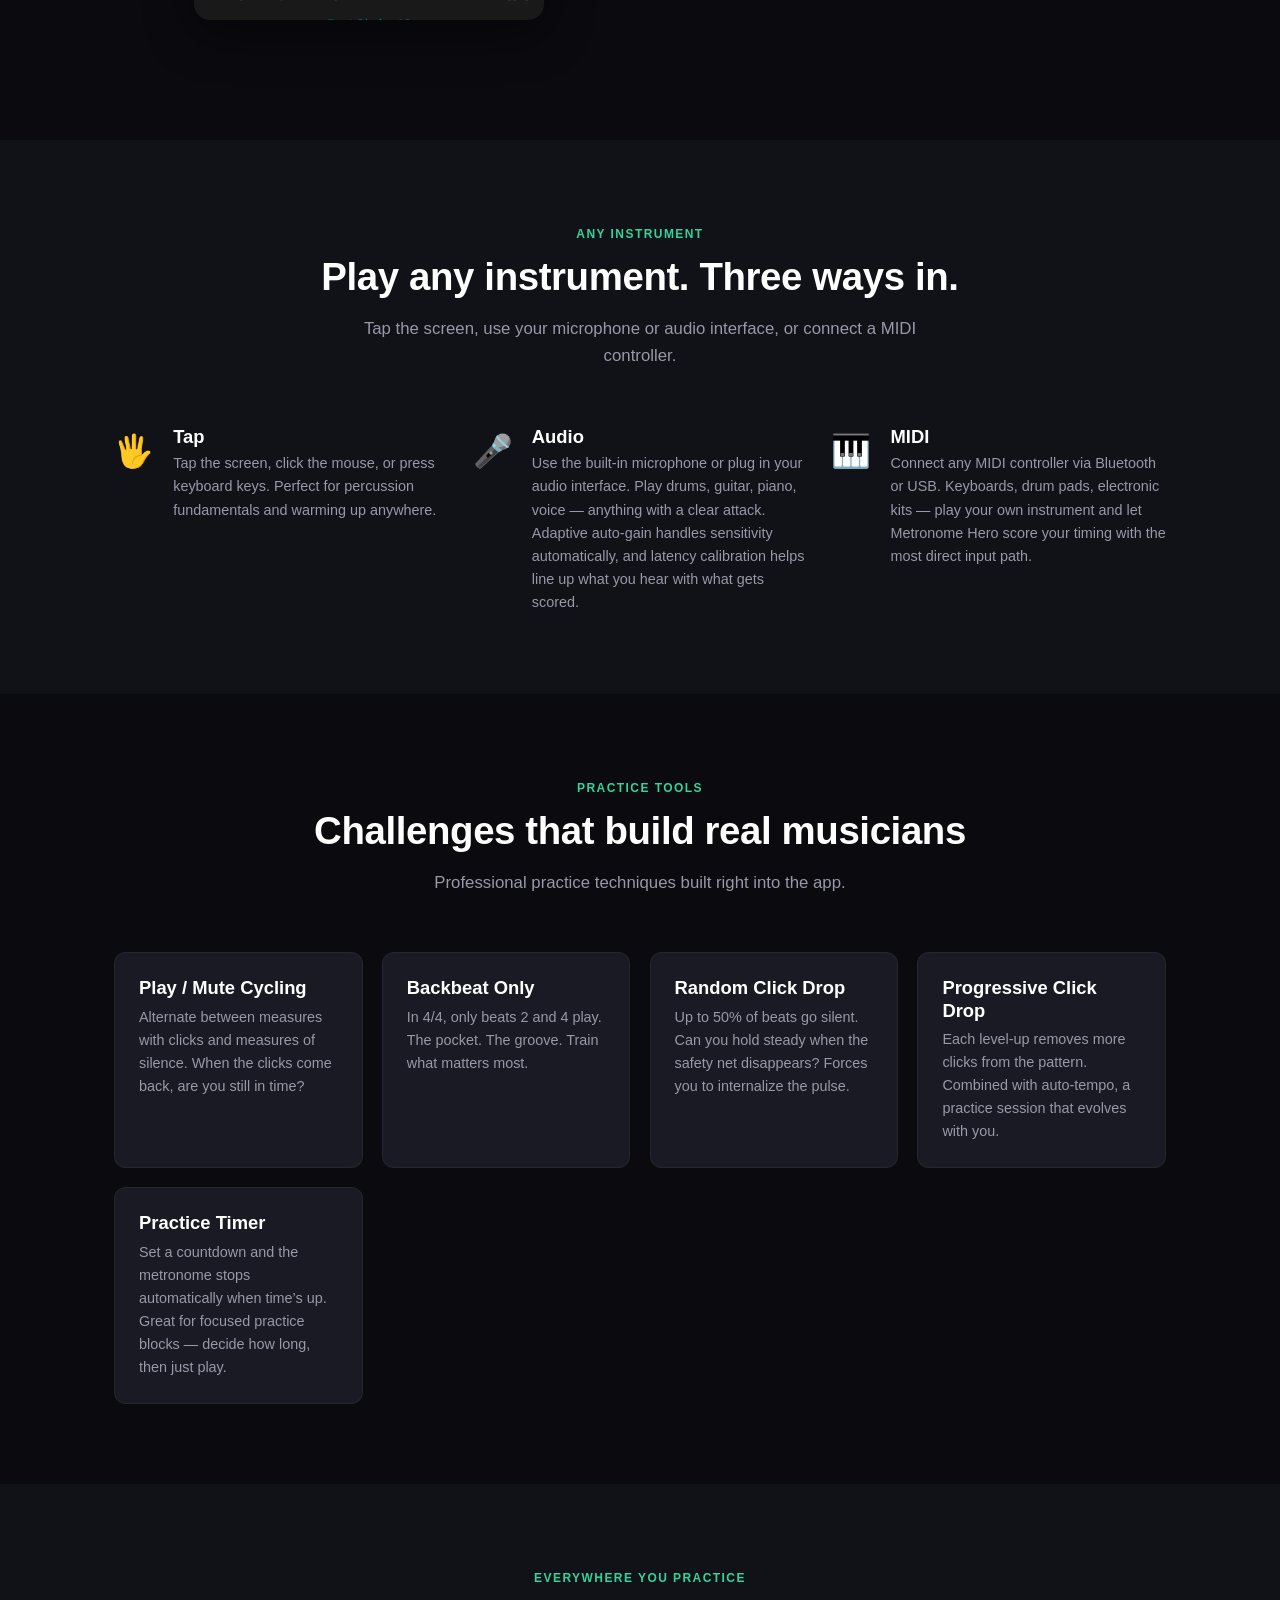
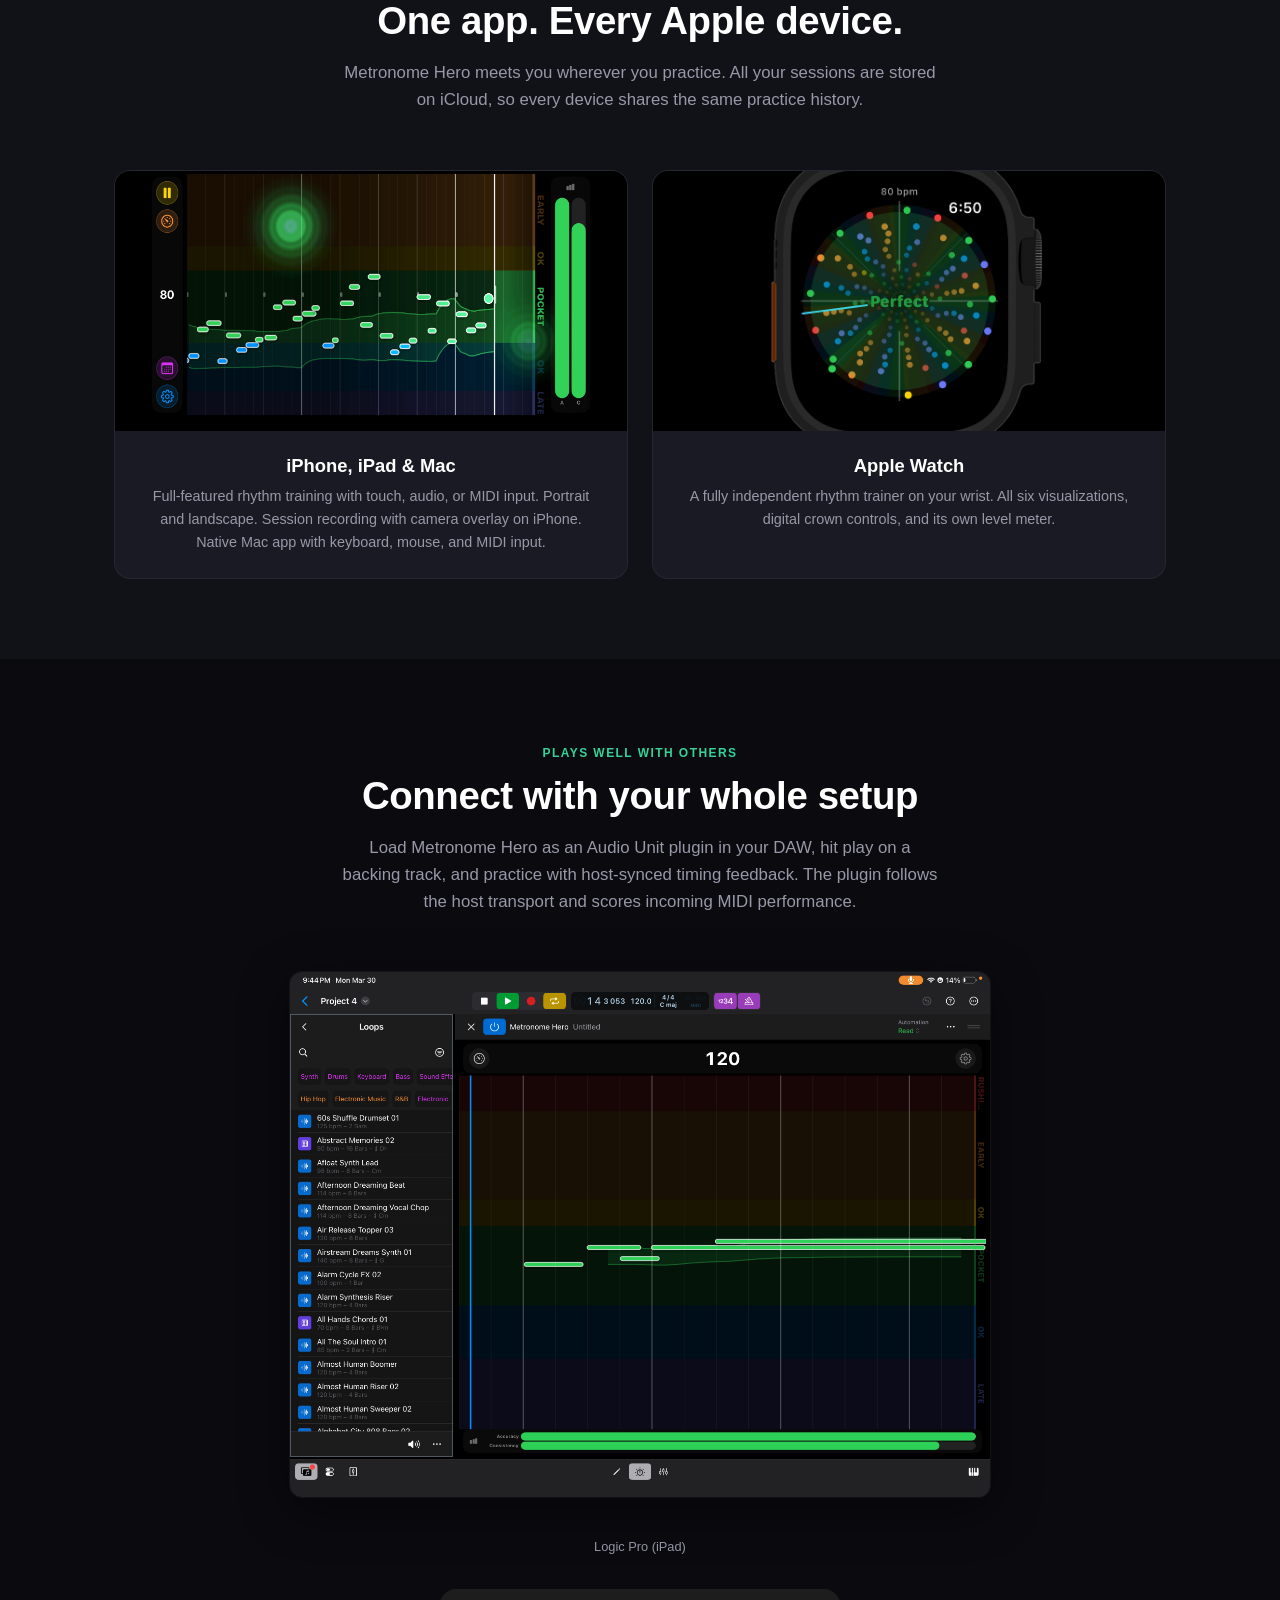
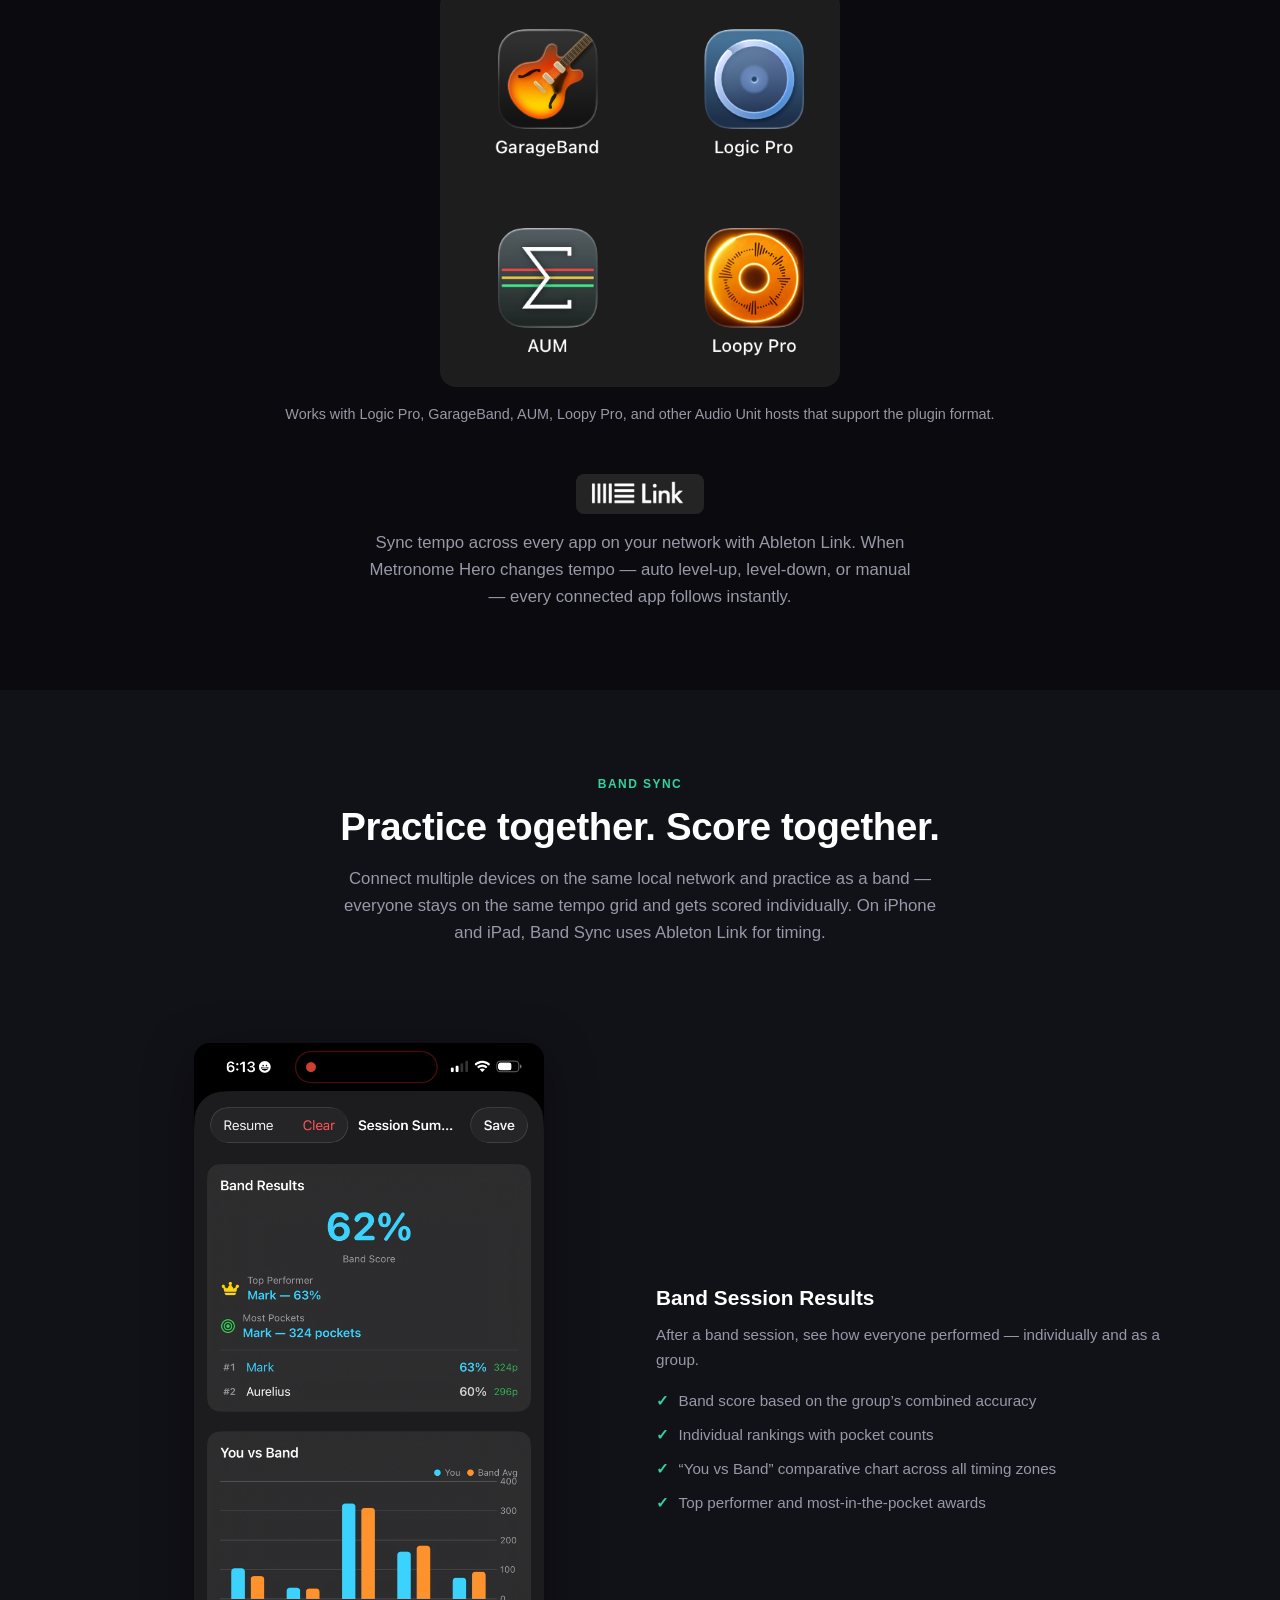
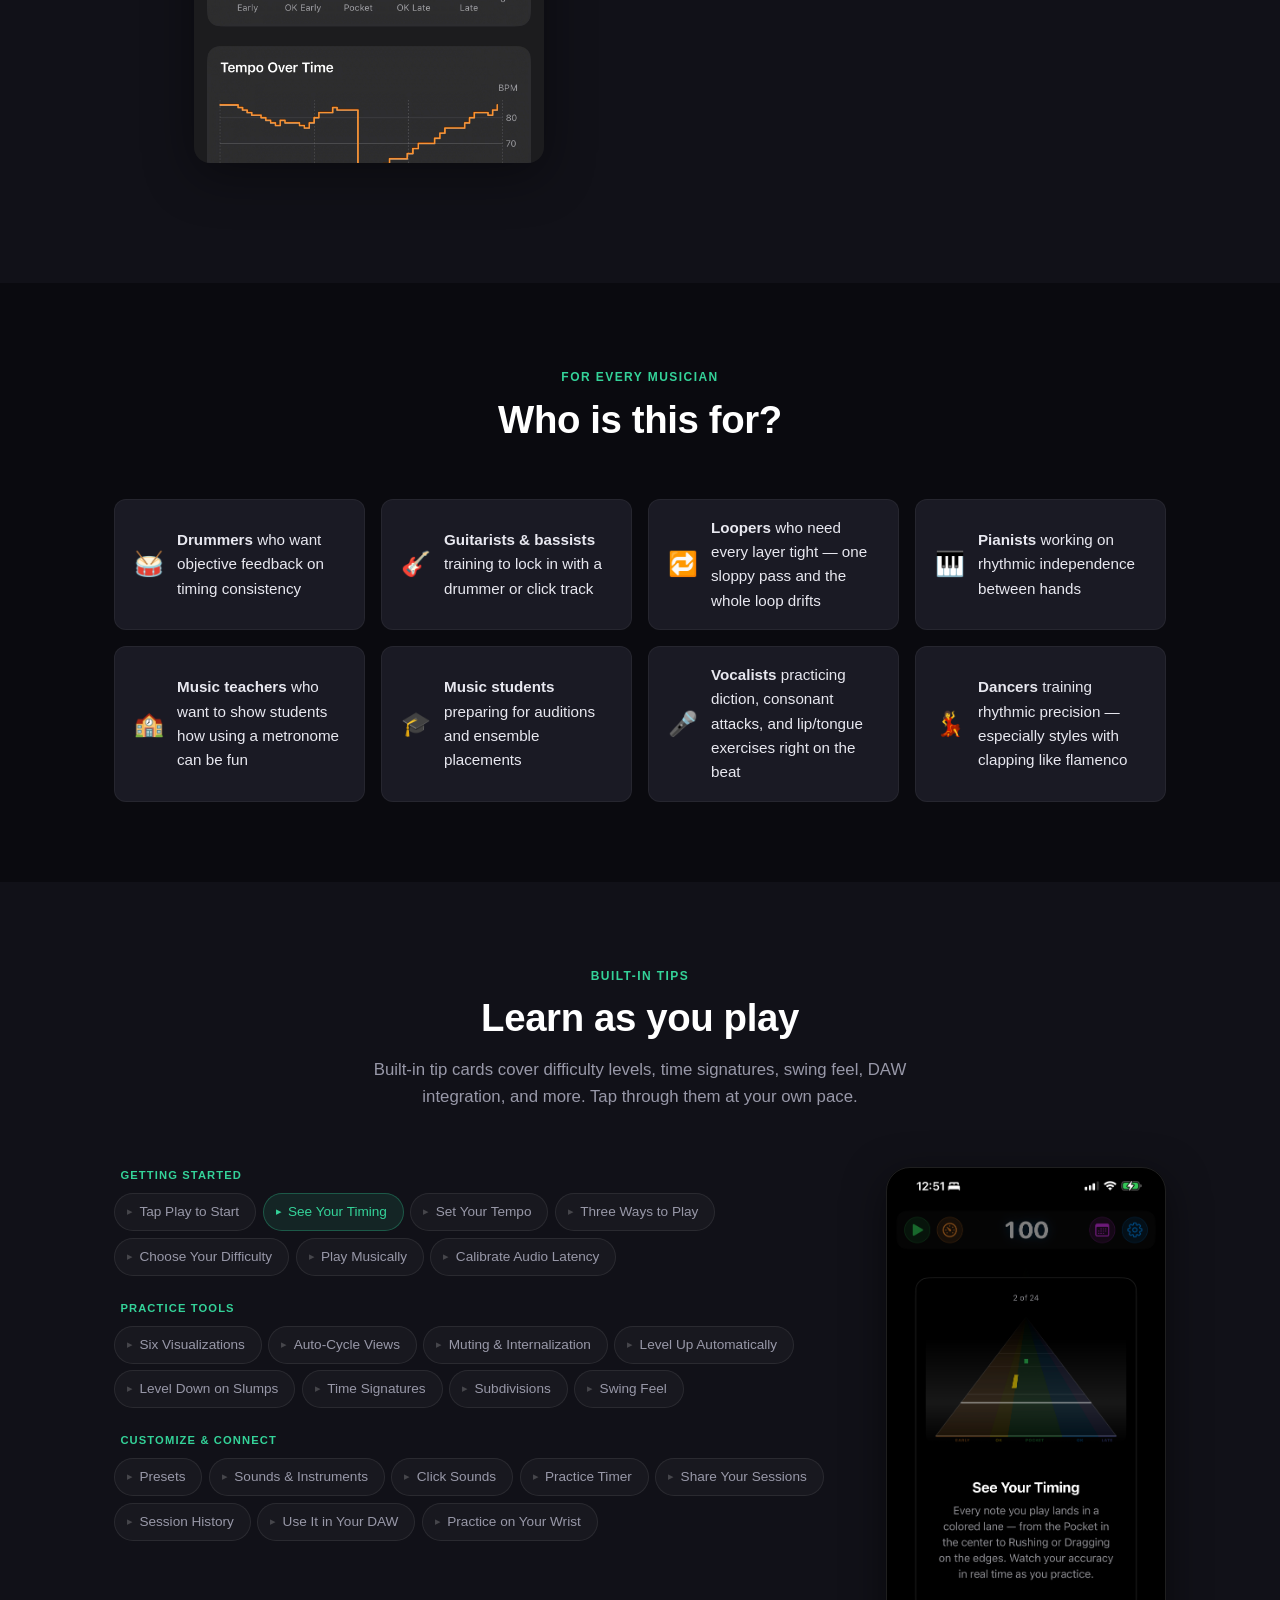
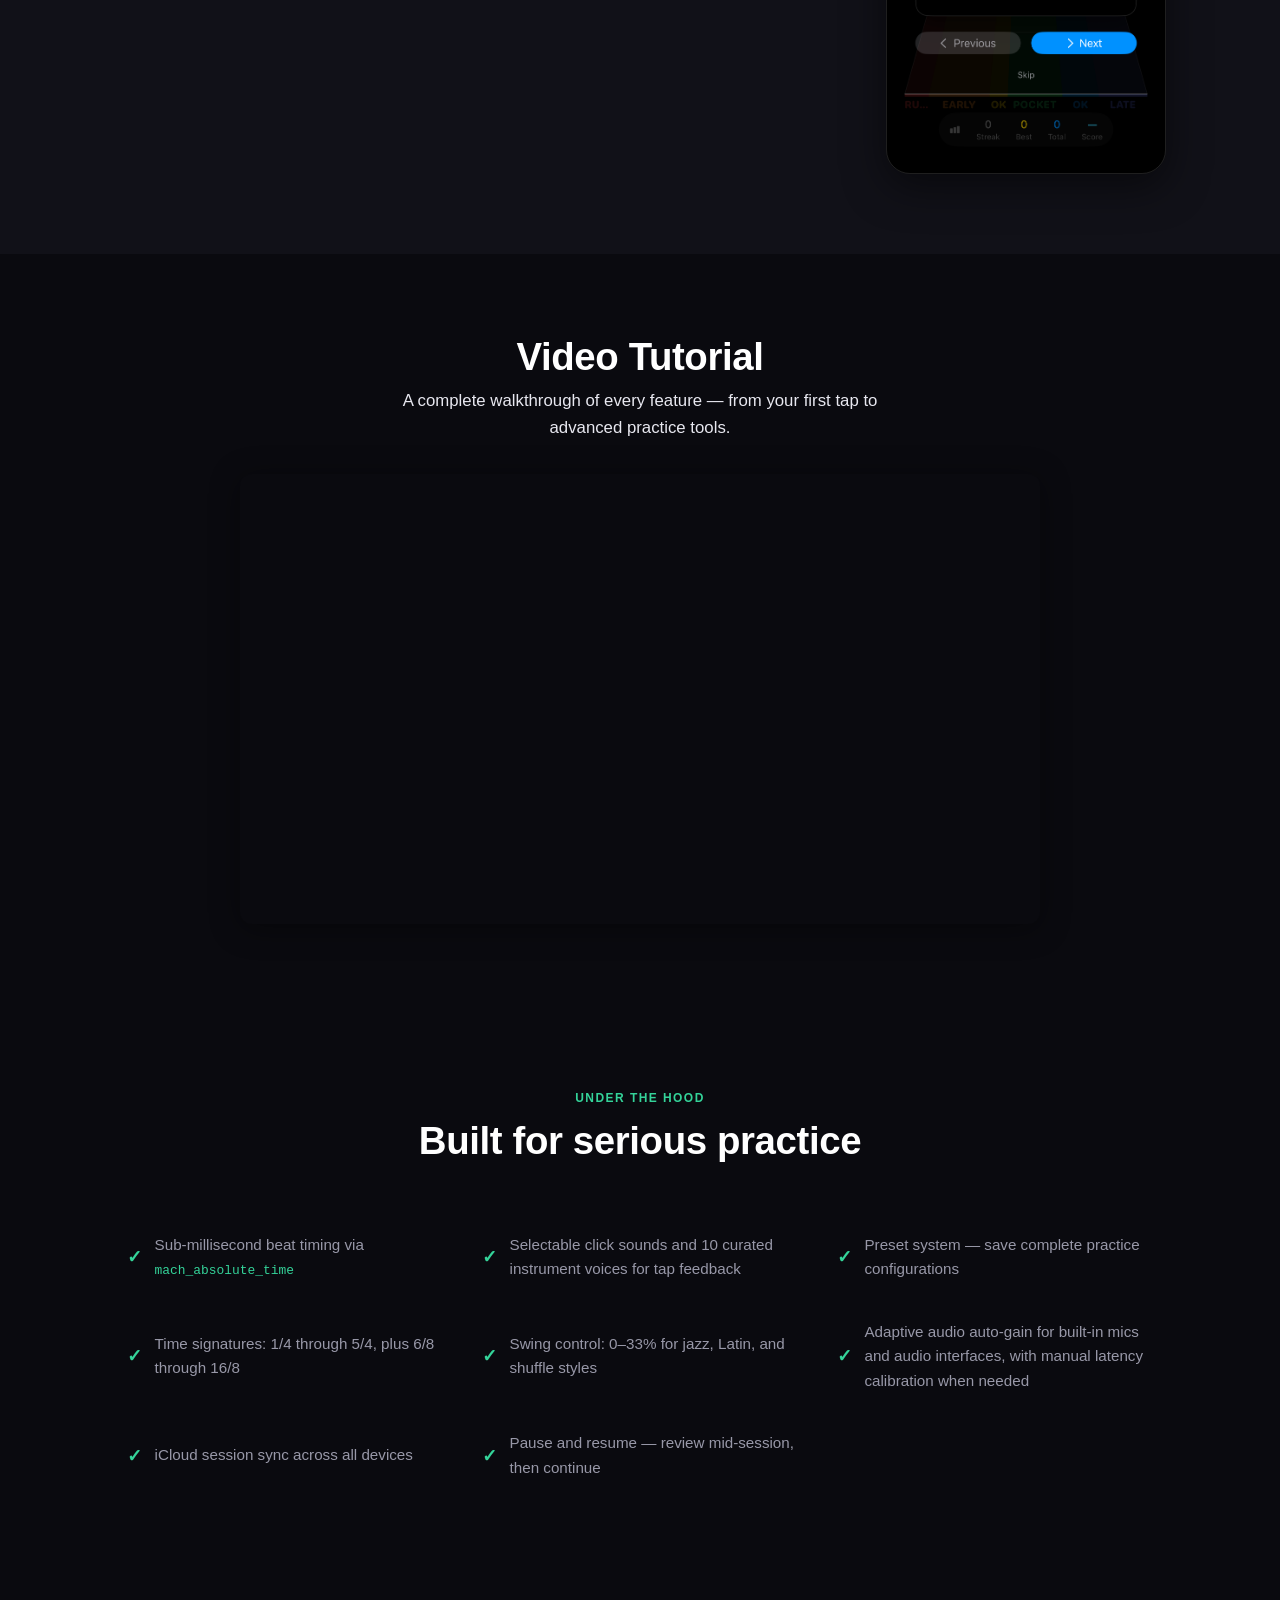
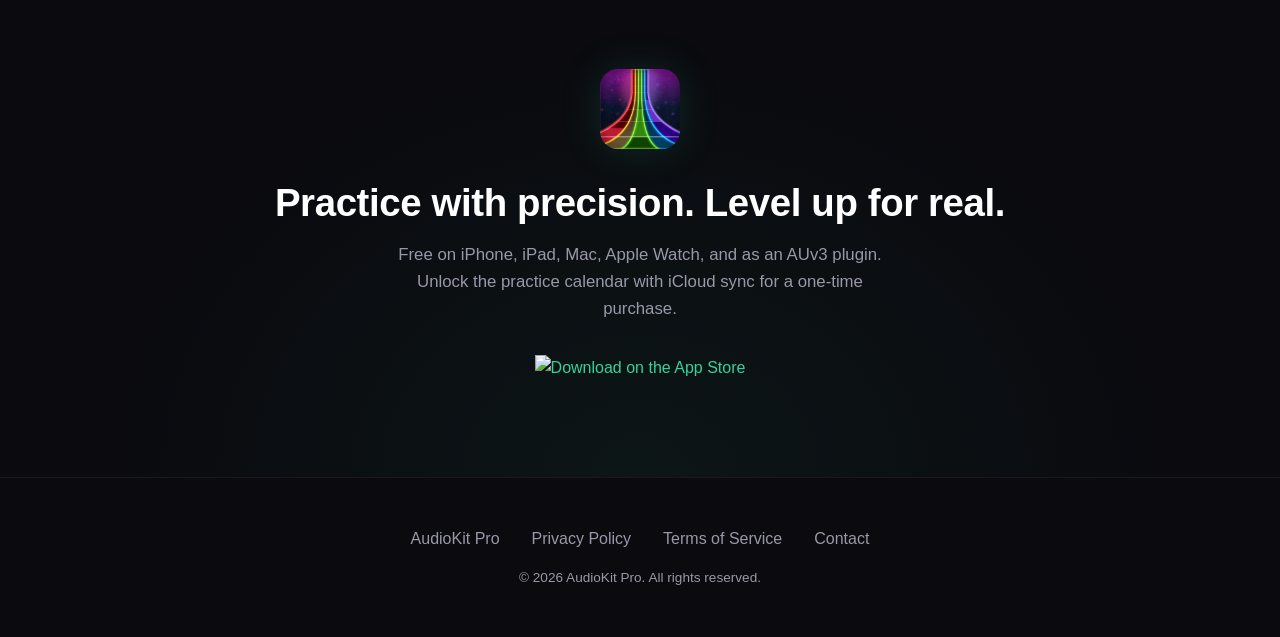
==== commit 2c9d0e57: "Added practice timer" ====
--- a/index.html
+++ b/index.html
@@ -332,6 +332,10 @@
                 <h3>Progressive Click Drop</h3>
                 <p>Each level-up removes more clicks from the pattern. Combined with auto-tempo, a practice session that evolves with you.</p>
             </div>
+            <div class="challenge-item">
+                <h3>Practice Timer</h3>
+                <p>Set a countdown and the metronome stops automatically when time&rsquo;s up. Great for focused practice blocks &mdash; decide how long, then just play.</p>
+            </div>
         </div>
     </div>
 </section>
@@ -501,7 +505,7 @@
                     <h4 class="tip-group-label">Practice Tools</h4>
                     <ul>
                         <li data-index="6">Six Visualizations</li>
-                        <li data-index="19">Auto-Cycle Views</li>
+                        <li data-index="20">Auto-Cycle Views</li>
                         <li data-index="8">Muting &amp; Internalization</li>
                         <li data-index="9">Level Up Automatically</li>
                         <li data-index="10">Level Down on Slumps</li>
@@ -516,10 +520,11 @@
                         <li data-index="14">Presets</li>
                         <li data-index="15">Sounds &amp; Instruments</li>
                         <li data-index="16">Click Sounds</li>
-                        <li data-index="17">Share Your Sessions</li>
-                        <li data-index="18">Session History</li>
-                        <li data-index="20">Use It in Your DAW</li>
-                        <li data-index="21">Practice on Your Wrist</li>
+                        <li data-index="17">Practice Timer</li>
+                        <li data-index="18">Share Your Sessions</li>
+                        <li data-index="19">Session History</li>
+                        <li data-index="21">Use It in Your DAW</li>
+                        <li data-index="22">Practice on Your Wrist</li>
                     </ul>
                 </div>
             </div>
@@ -542,11 +547,12 @@
                     <img src="images/tips/tip-presets.png" alt="Presets tip" data-index="14">
                     <img src="images/tips/tip-sounds.png" alt="Sounds &amp; Instruments tip" data-index="15">
                     <img src="images/tips/tip-click-sounds.png" alt="Click Sounds tip" data-index="16">
-                    <img src="images/tips/tip-share-sessions.png" alt="Share Your Sessions tip" data-index="17">
-                    <img src="images/tips/tip-session-history.png" alt="Session History tip" data-index="18">
-                    <img src="images/tips/tip-auto-cycle.png" alt="Auto-Cycle Views tip" data-index="19">
-                    <img src="images/tips/tip-daw.png" alt="Use It in Your DAW tip" data-index="20">
-                    <img src="images/tips/tip-watch.png" alt="Practice on Your Wrist tip" data-index="21">
+                    <img src="images/tips/tips-practice-timer.png" alt="Practice Timer tip" data-index="17">
+                    <img src="images/tips/tip-share-sessions.png" alt="Share Your Sessions tip" data-index="18">
+                    <img src="images/tips/tip-session-history.png" alt="Session History tip" data-index="19">
+                    <img src="images/tips/tip-auto-cycle.png" alt="Auto-Cycle Views tip" data-index="20">
+                    <img src="images/tips/tip-daw.png" alt="Use It in Your DAW tip" data-index="21">
+                    <img src="images/tips/tip-watch.png" alt="Practice on Your Wrist tip" data-index="22">
                 </div>
             </div>
         </div>
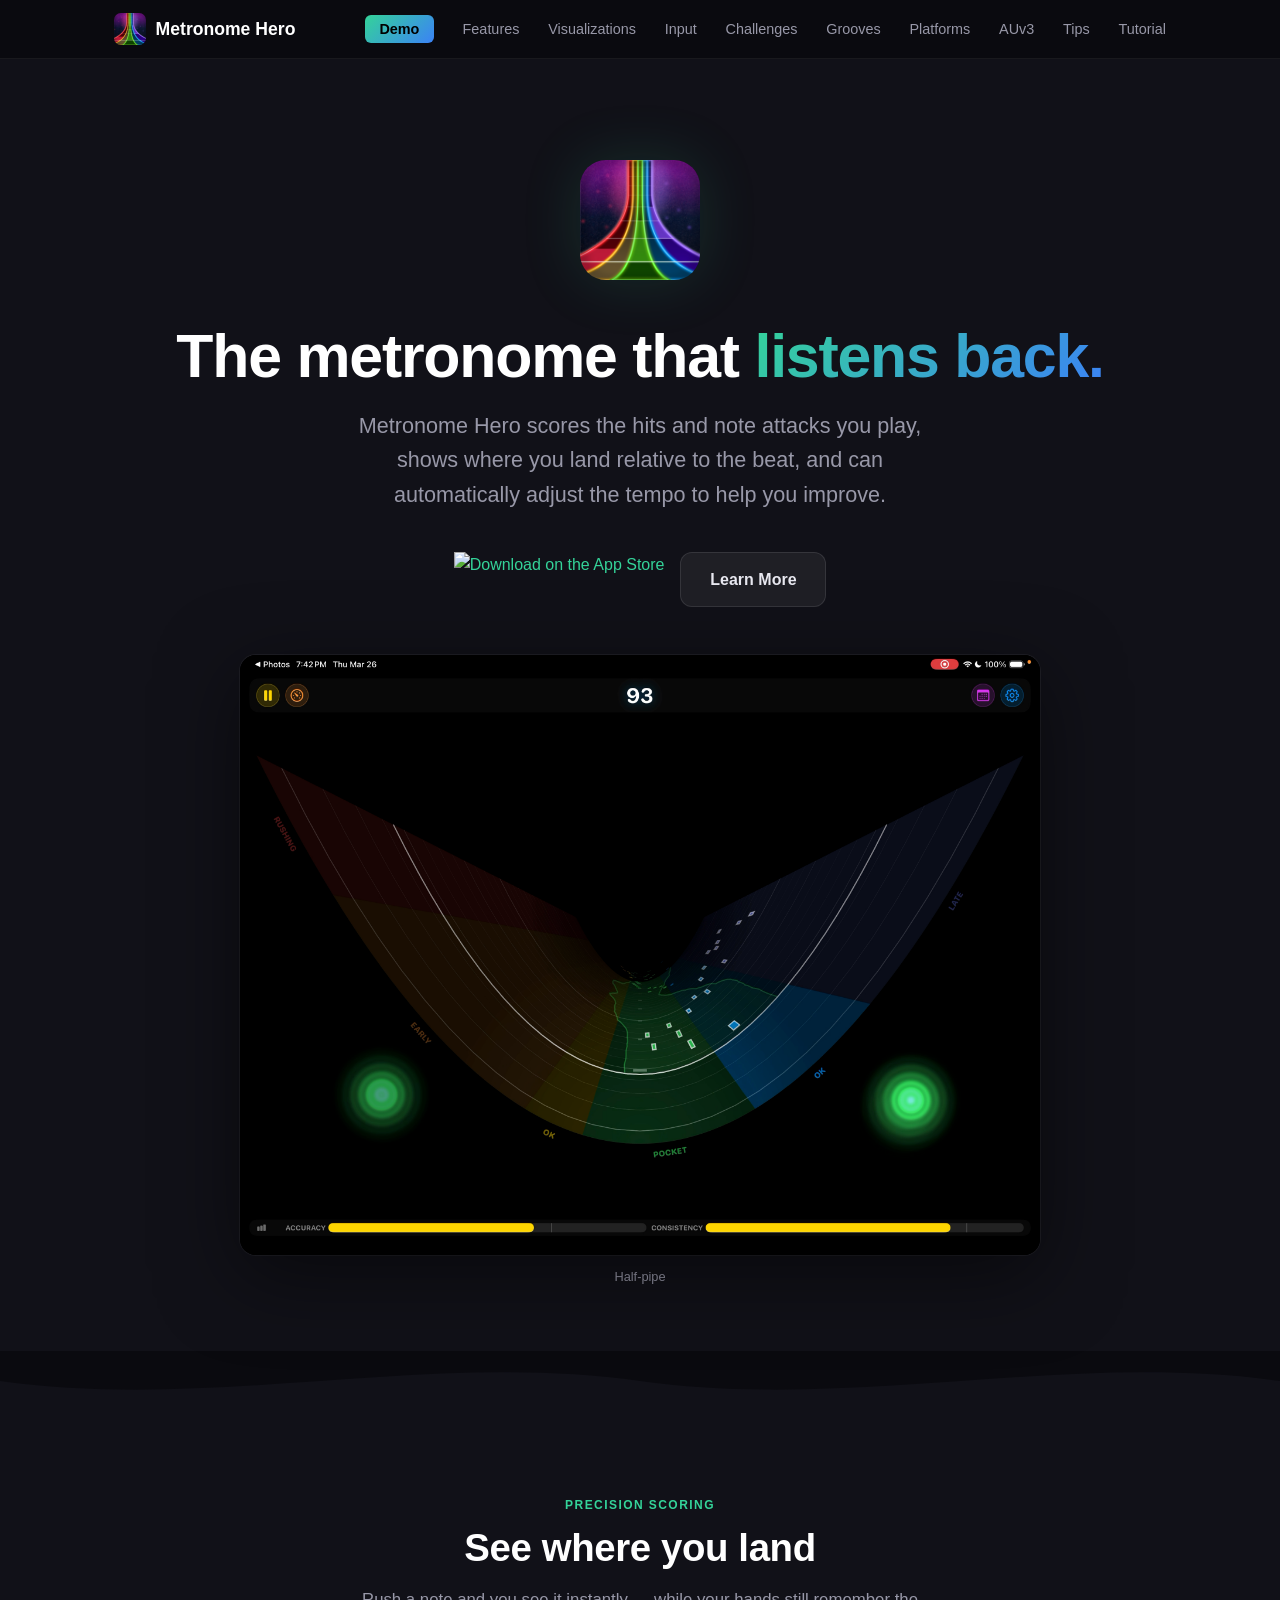
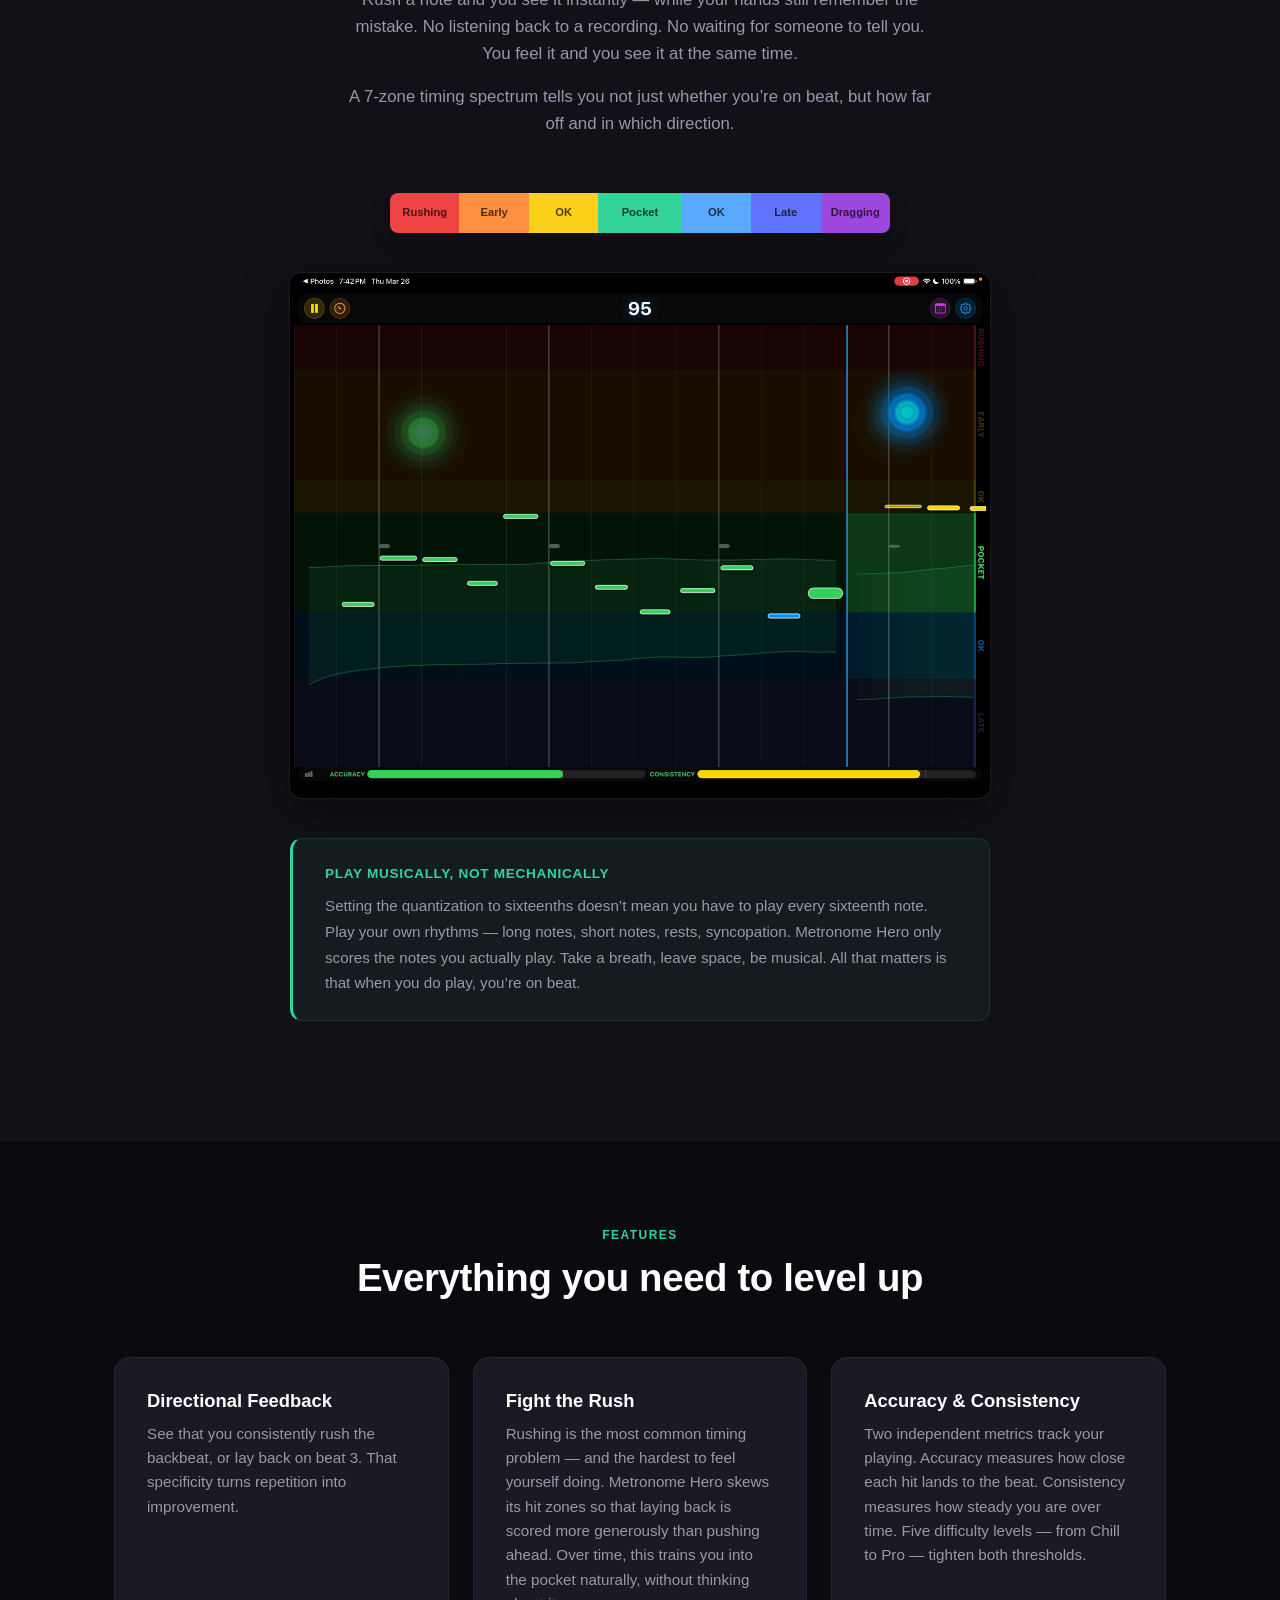
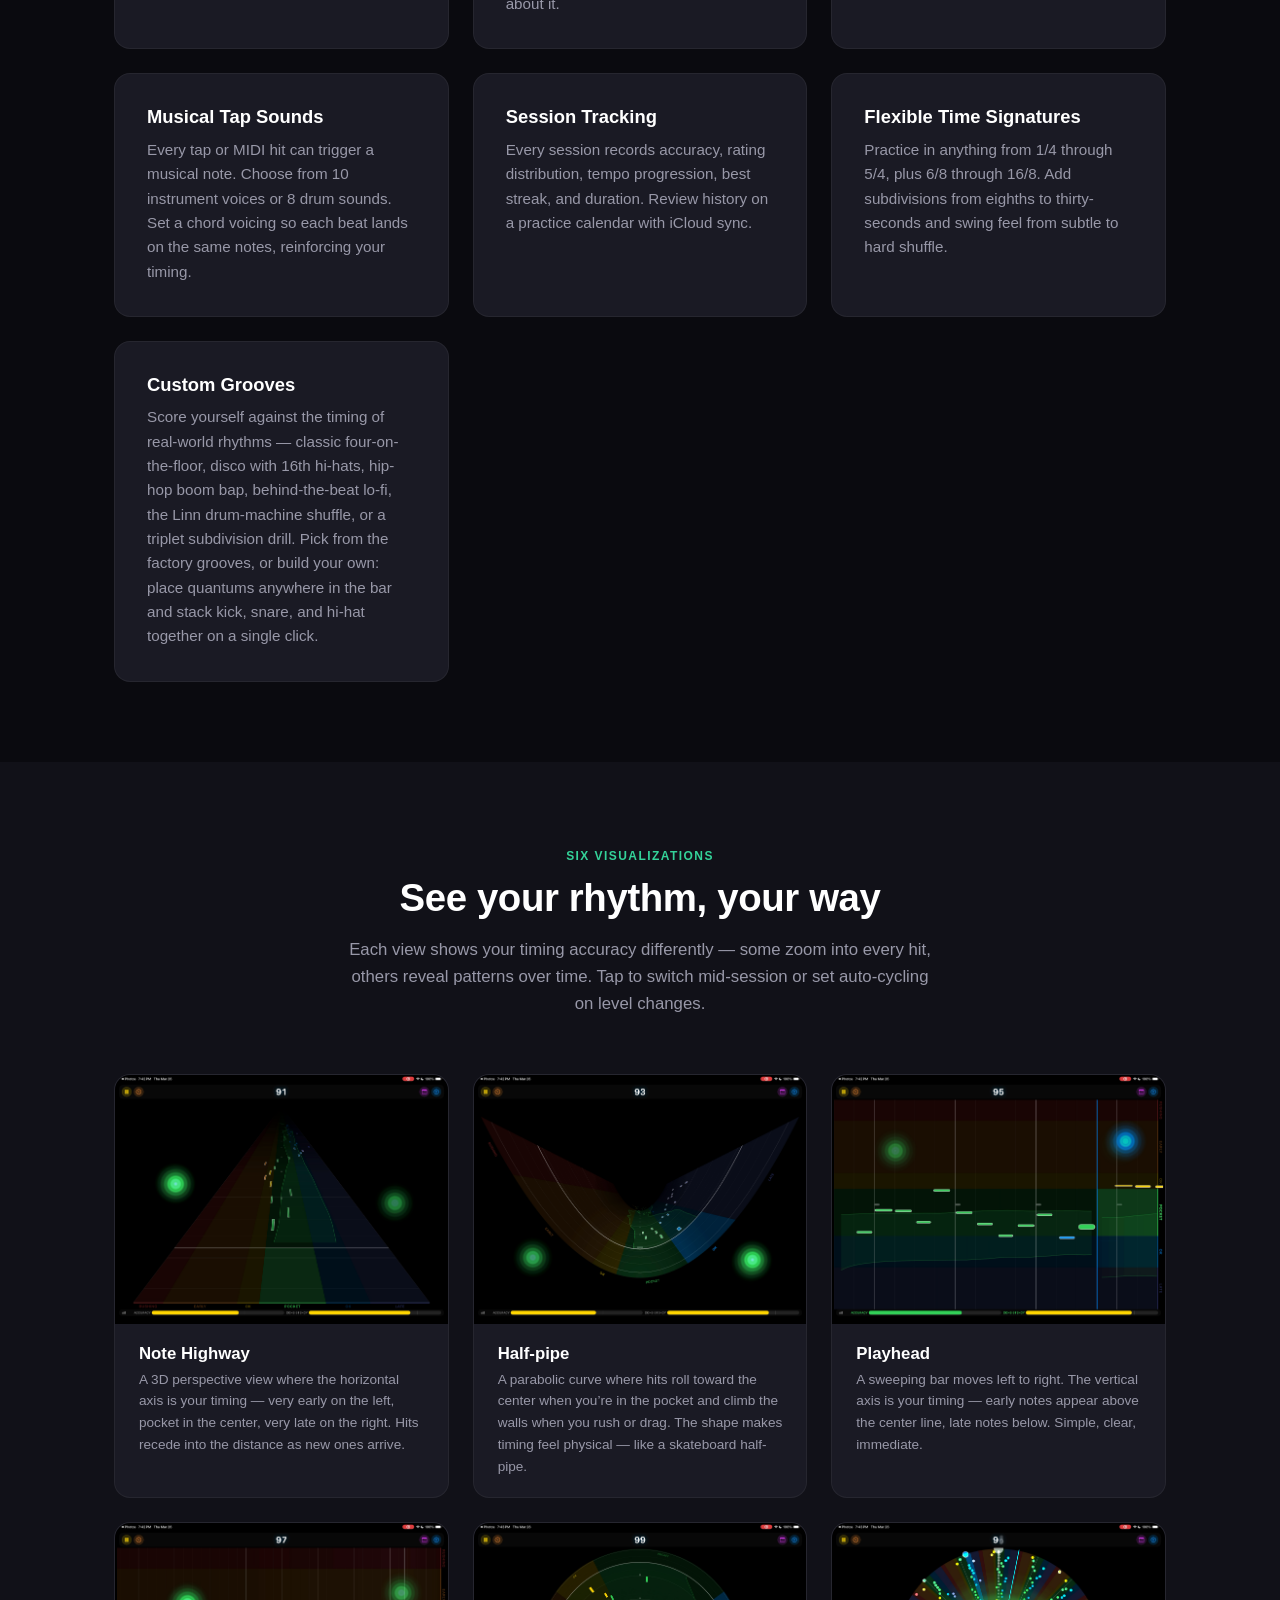
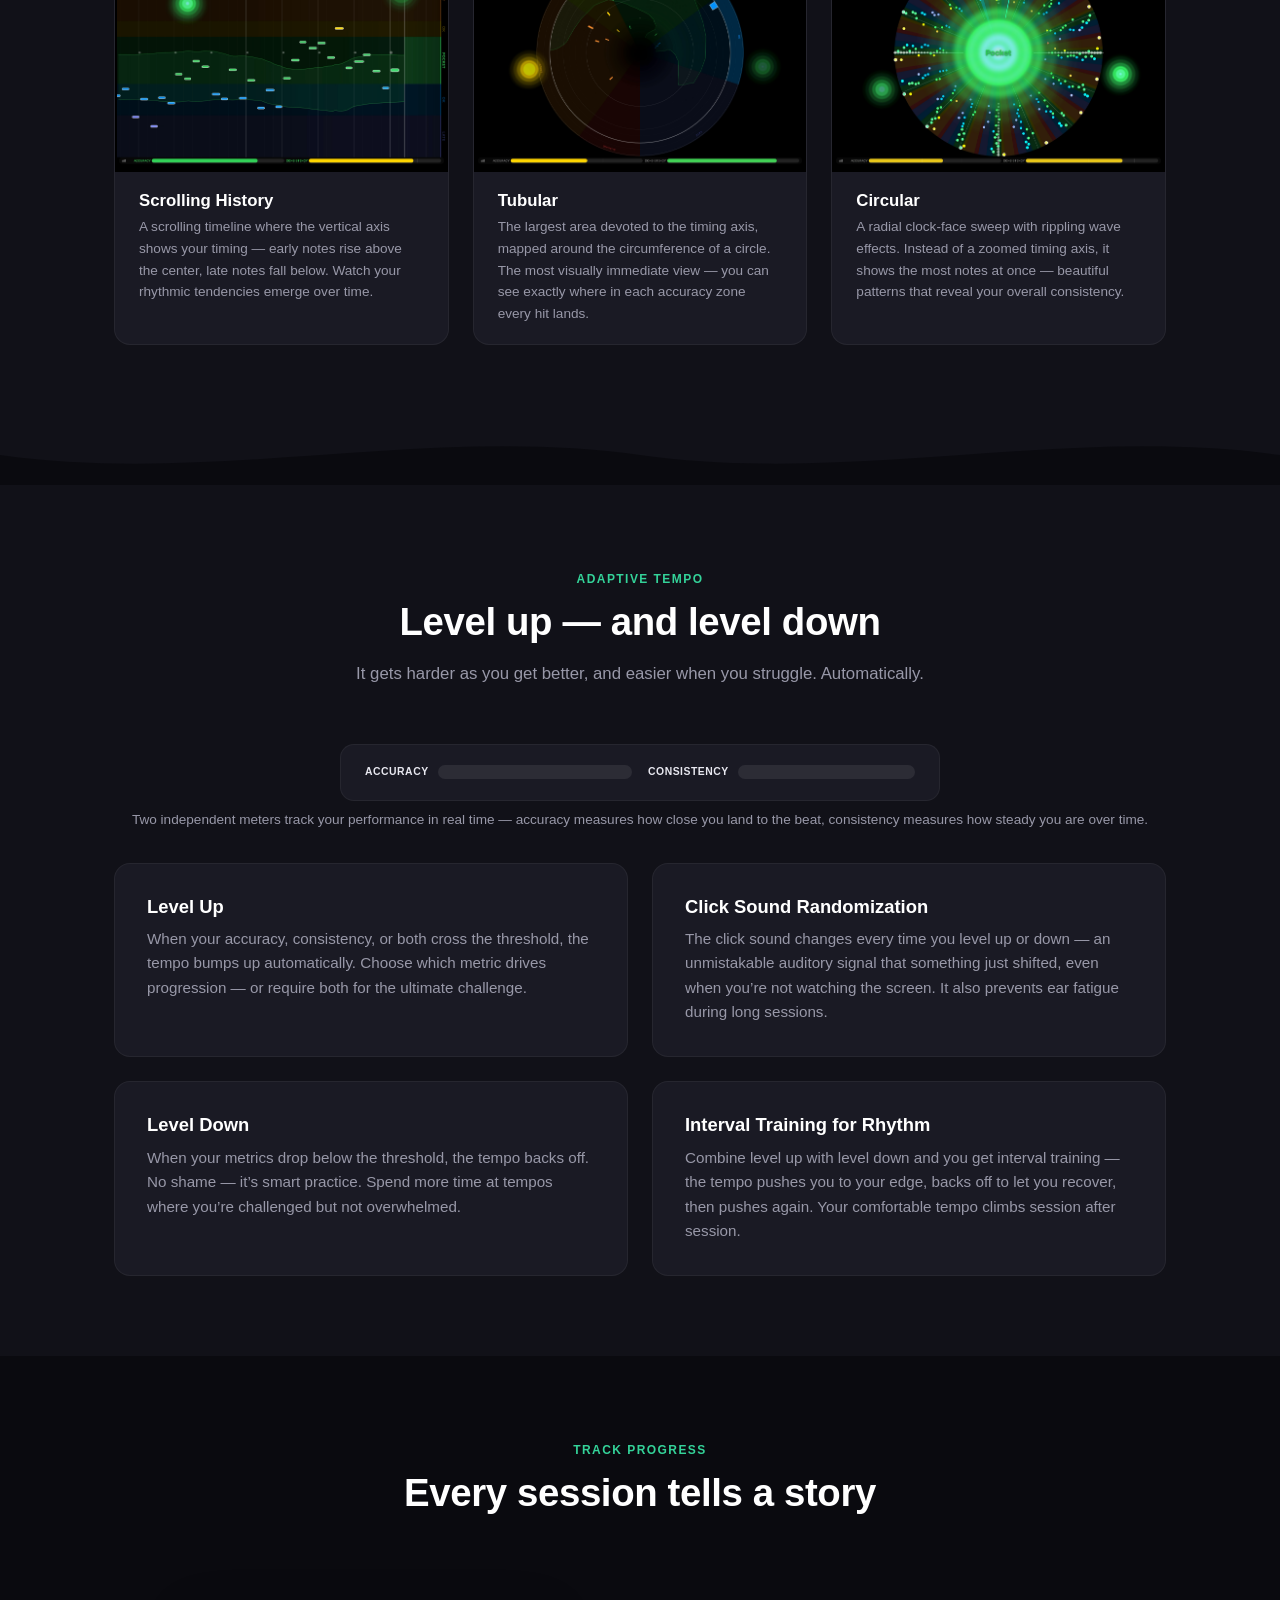
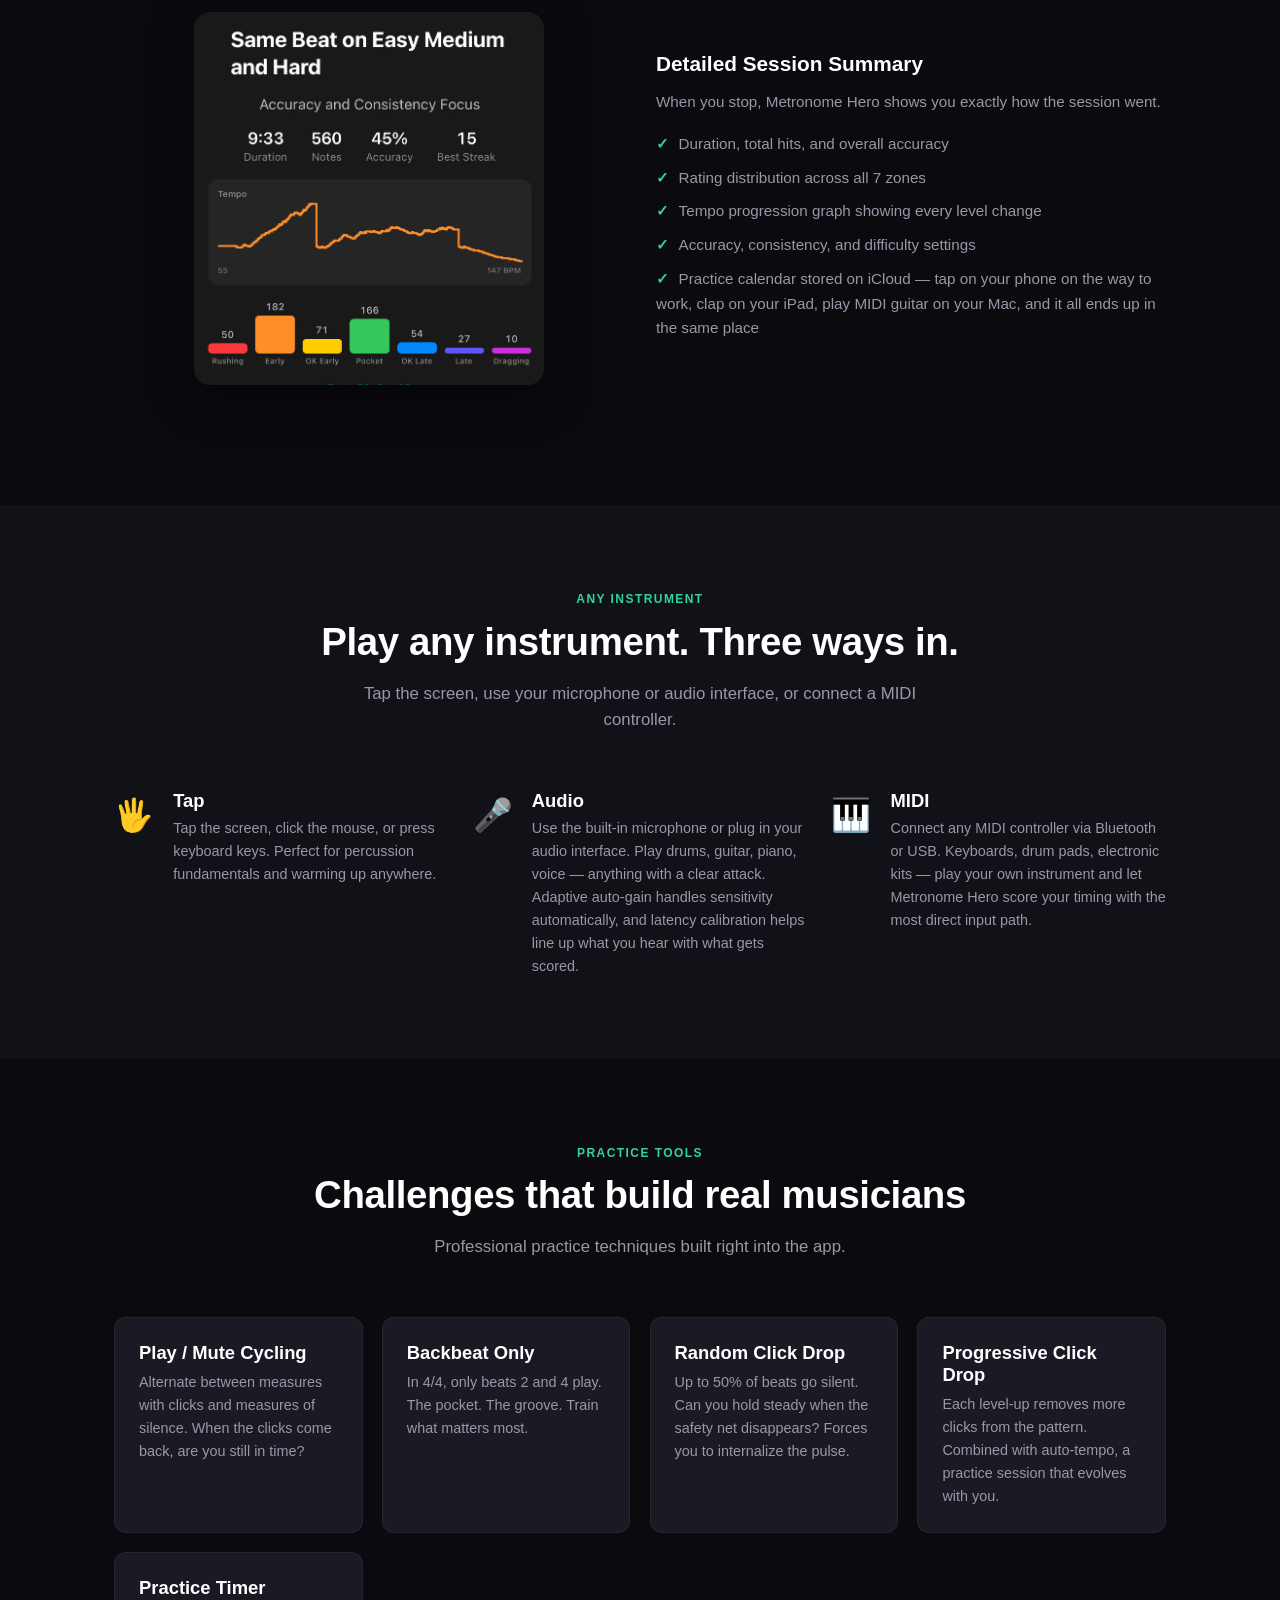
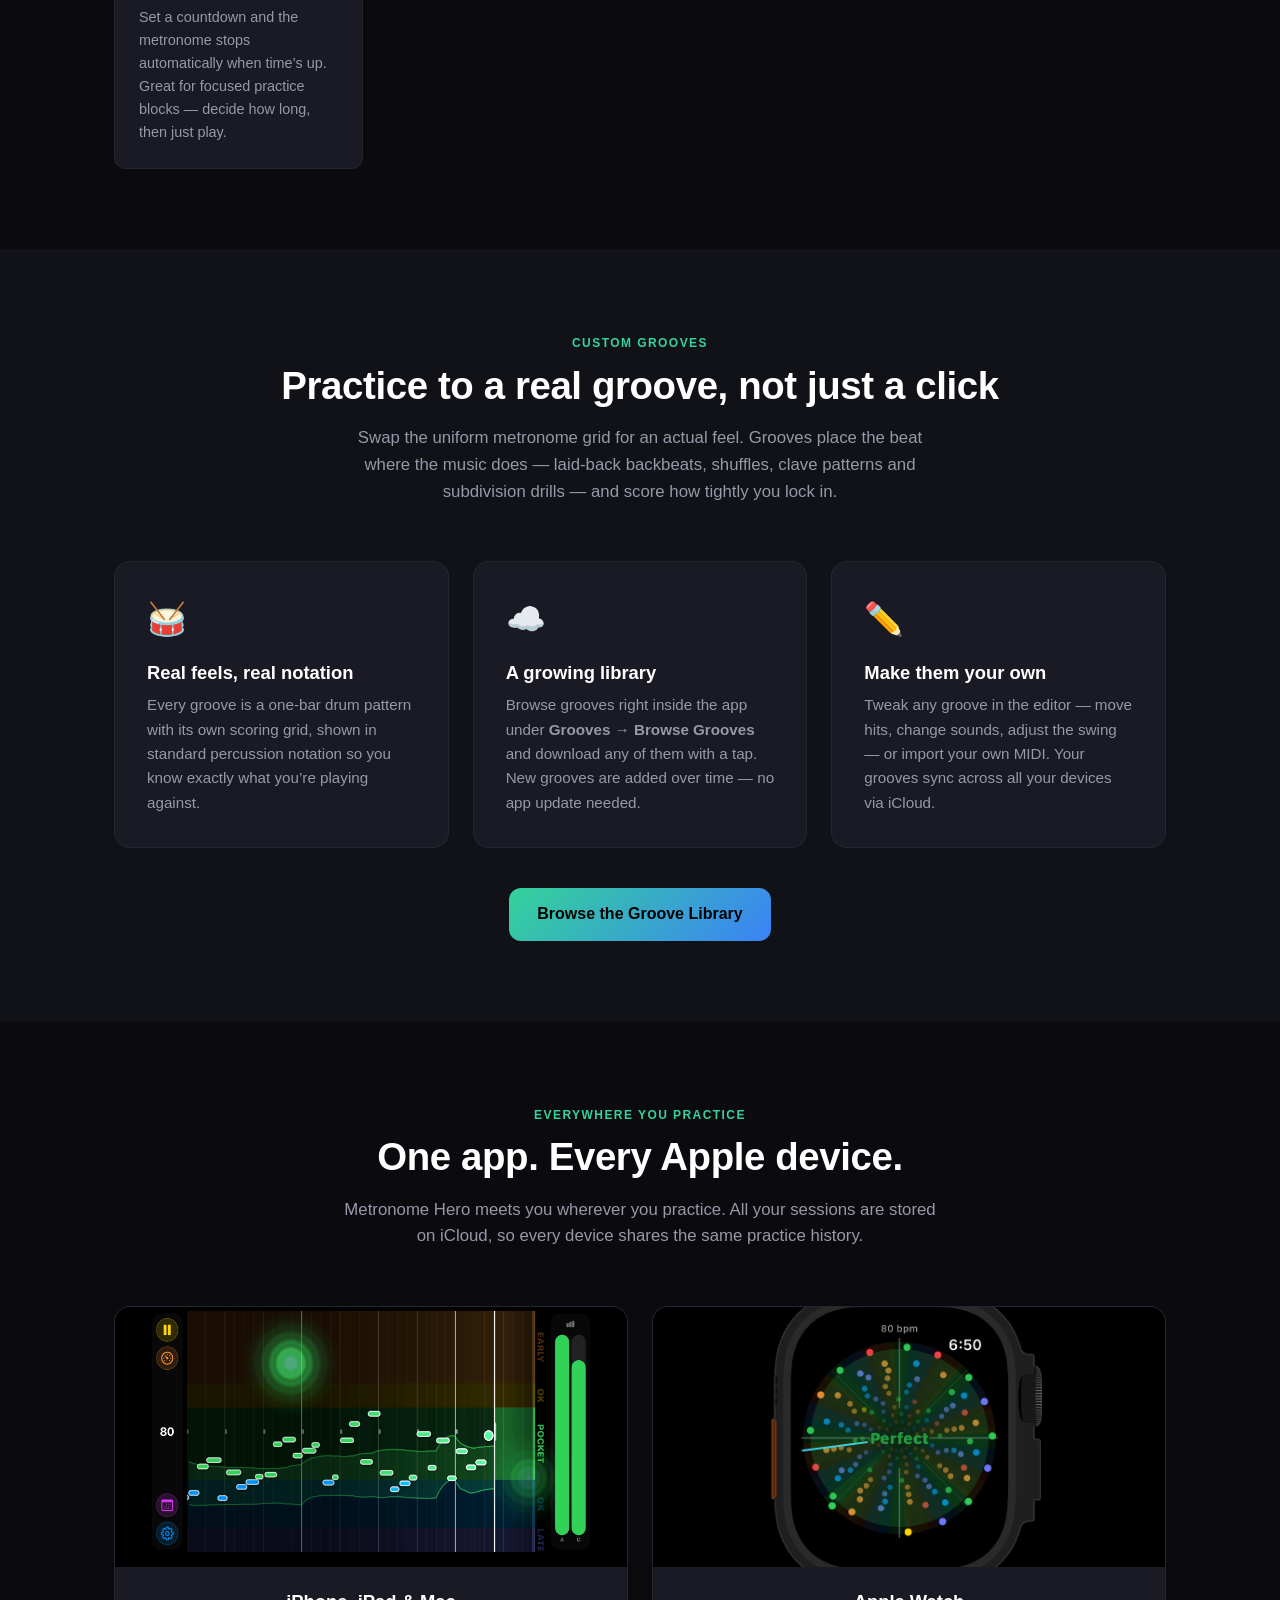
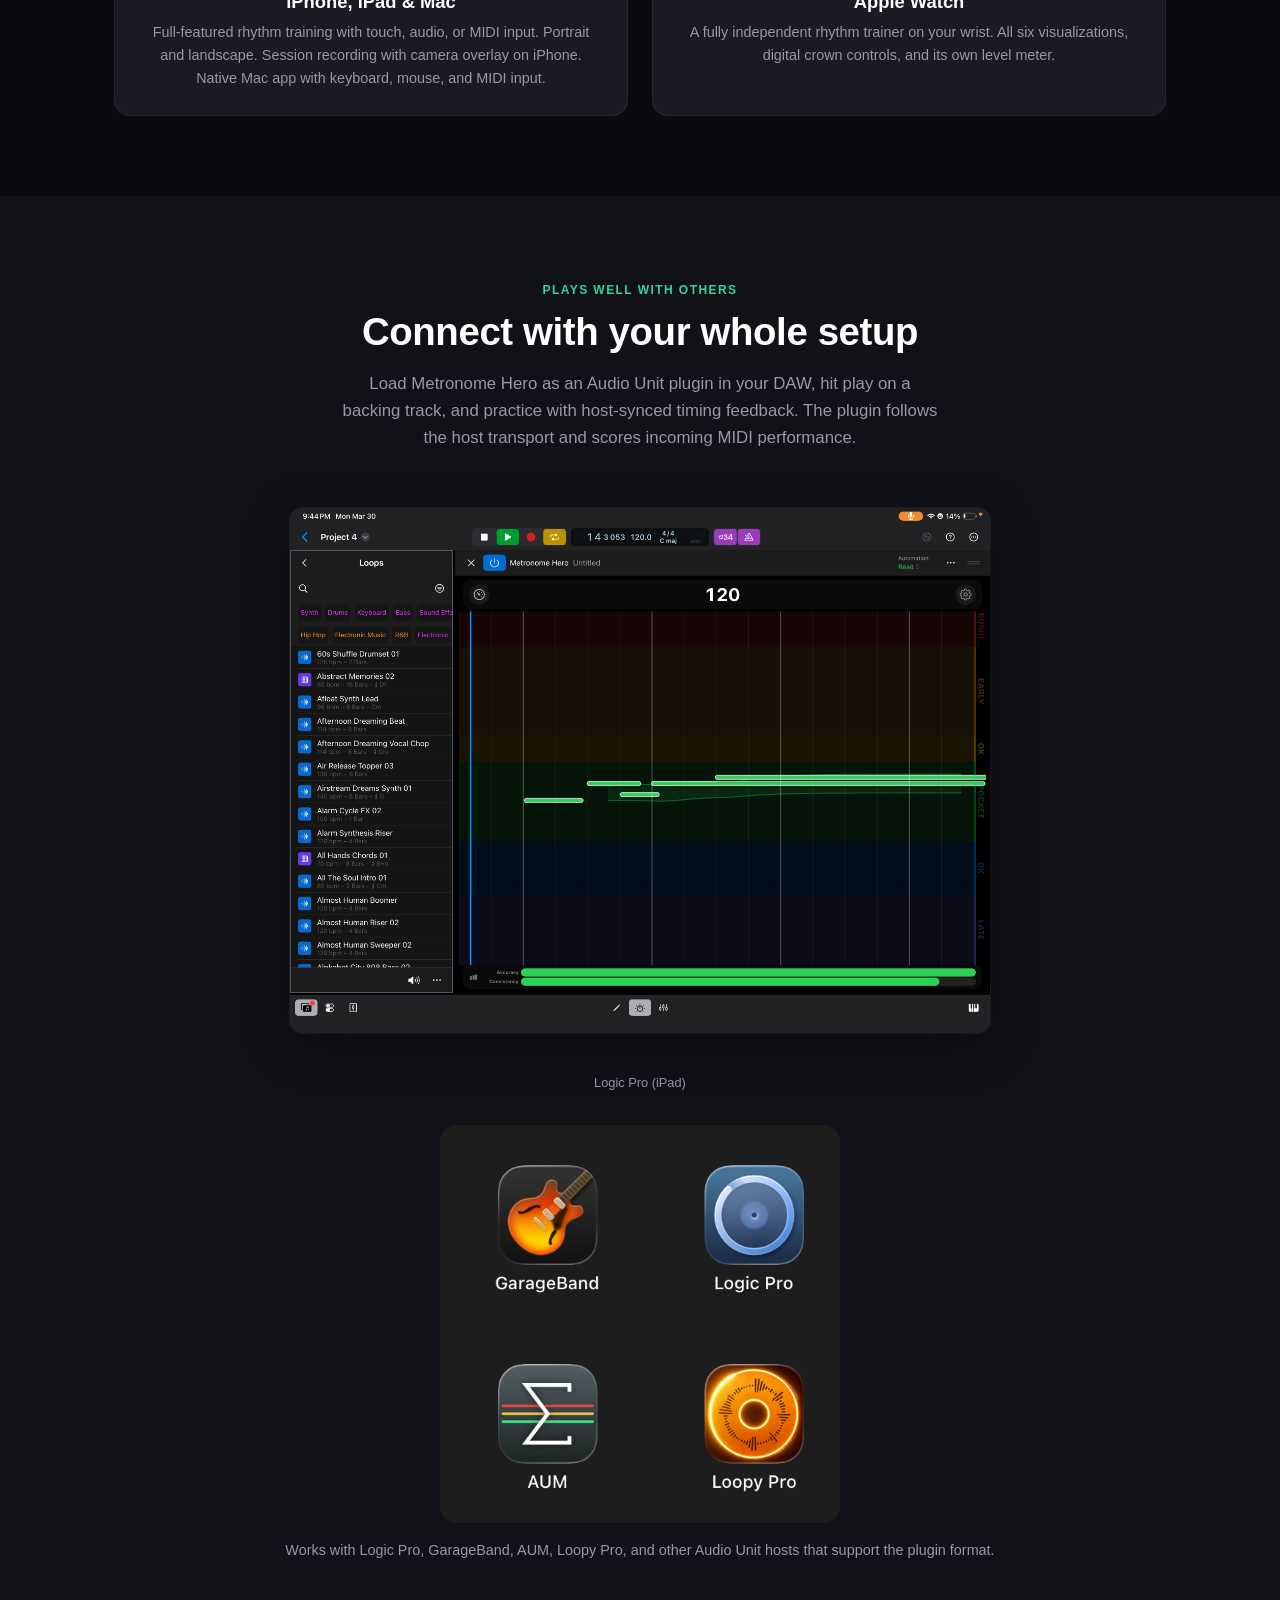
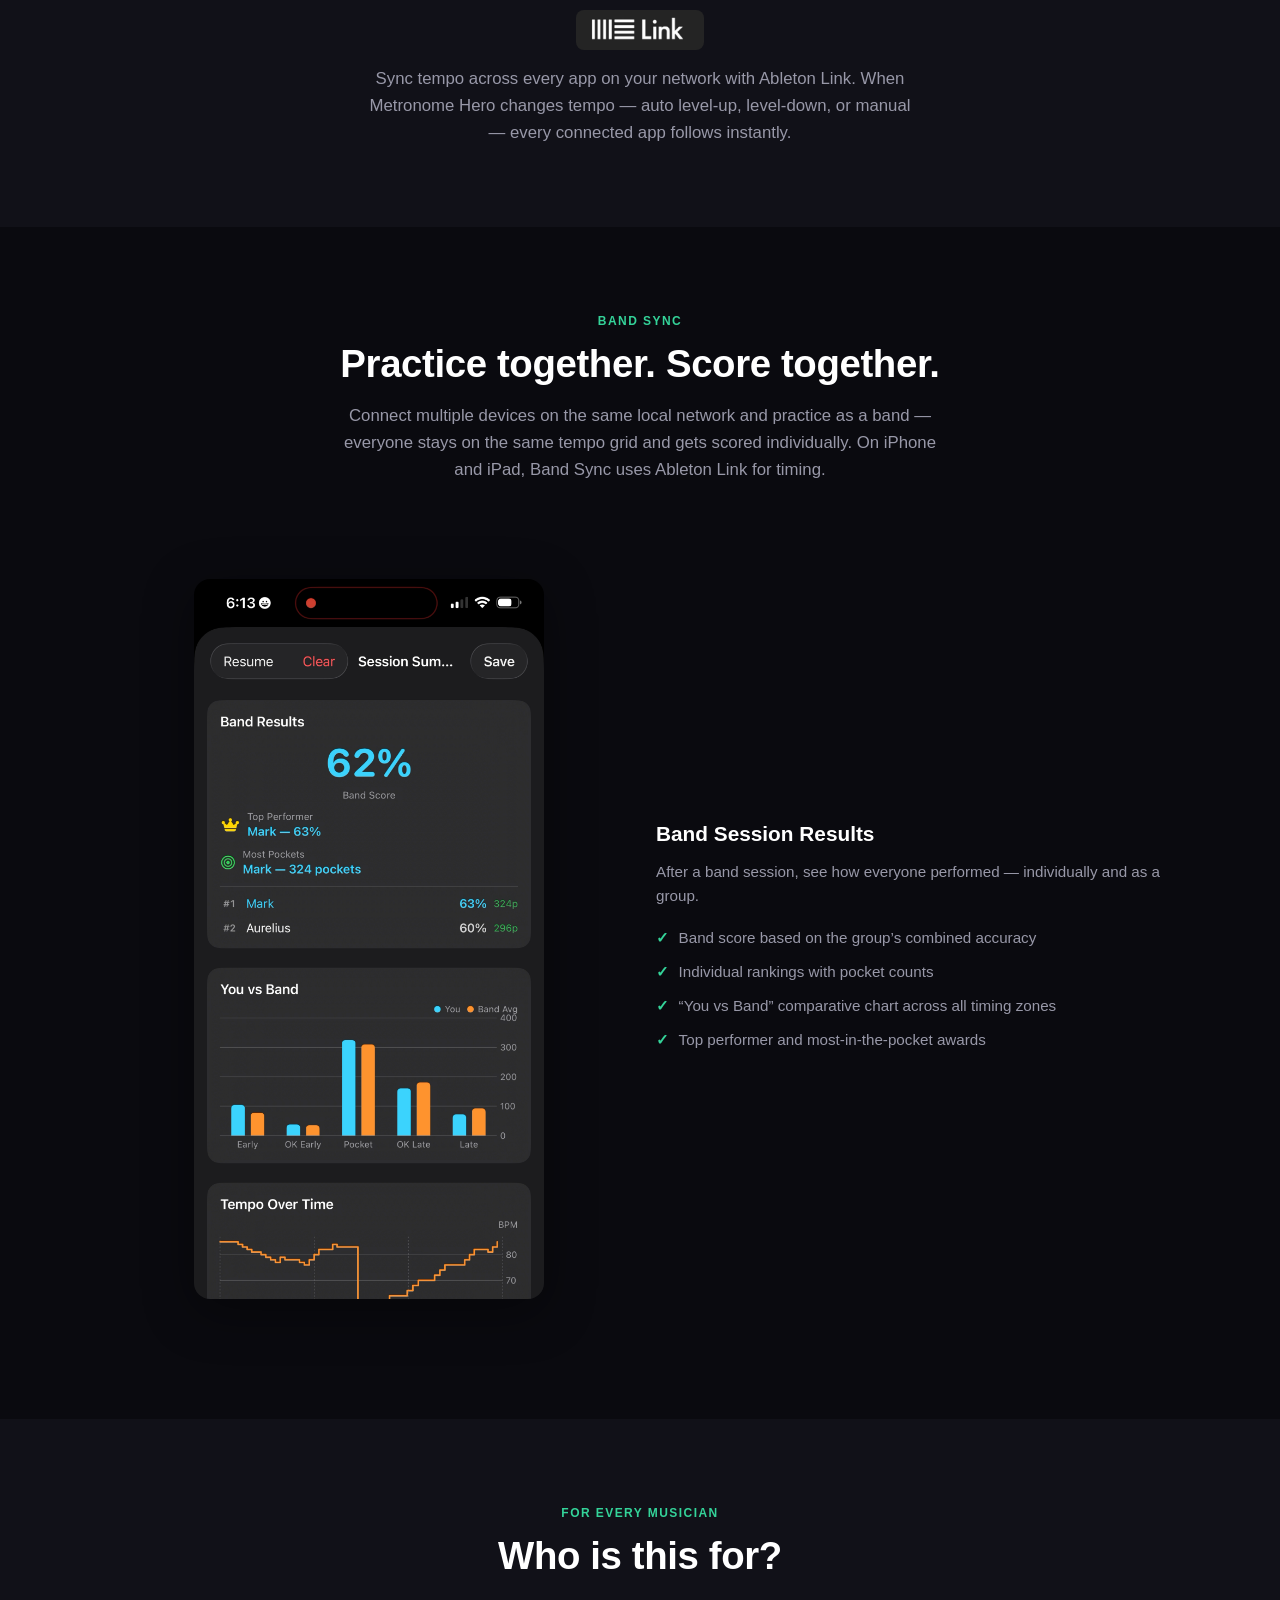
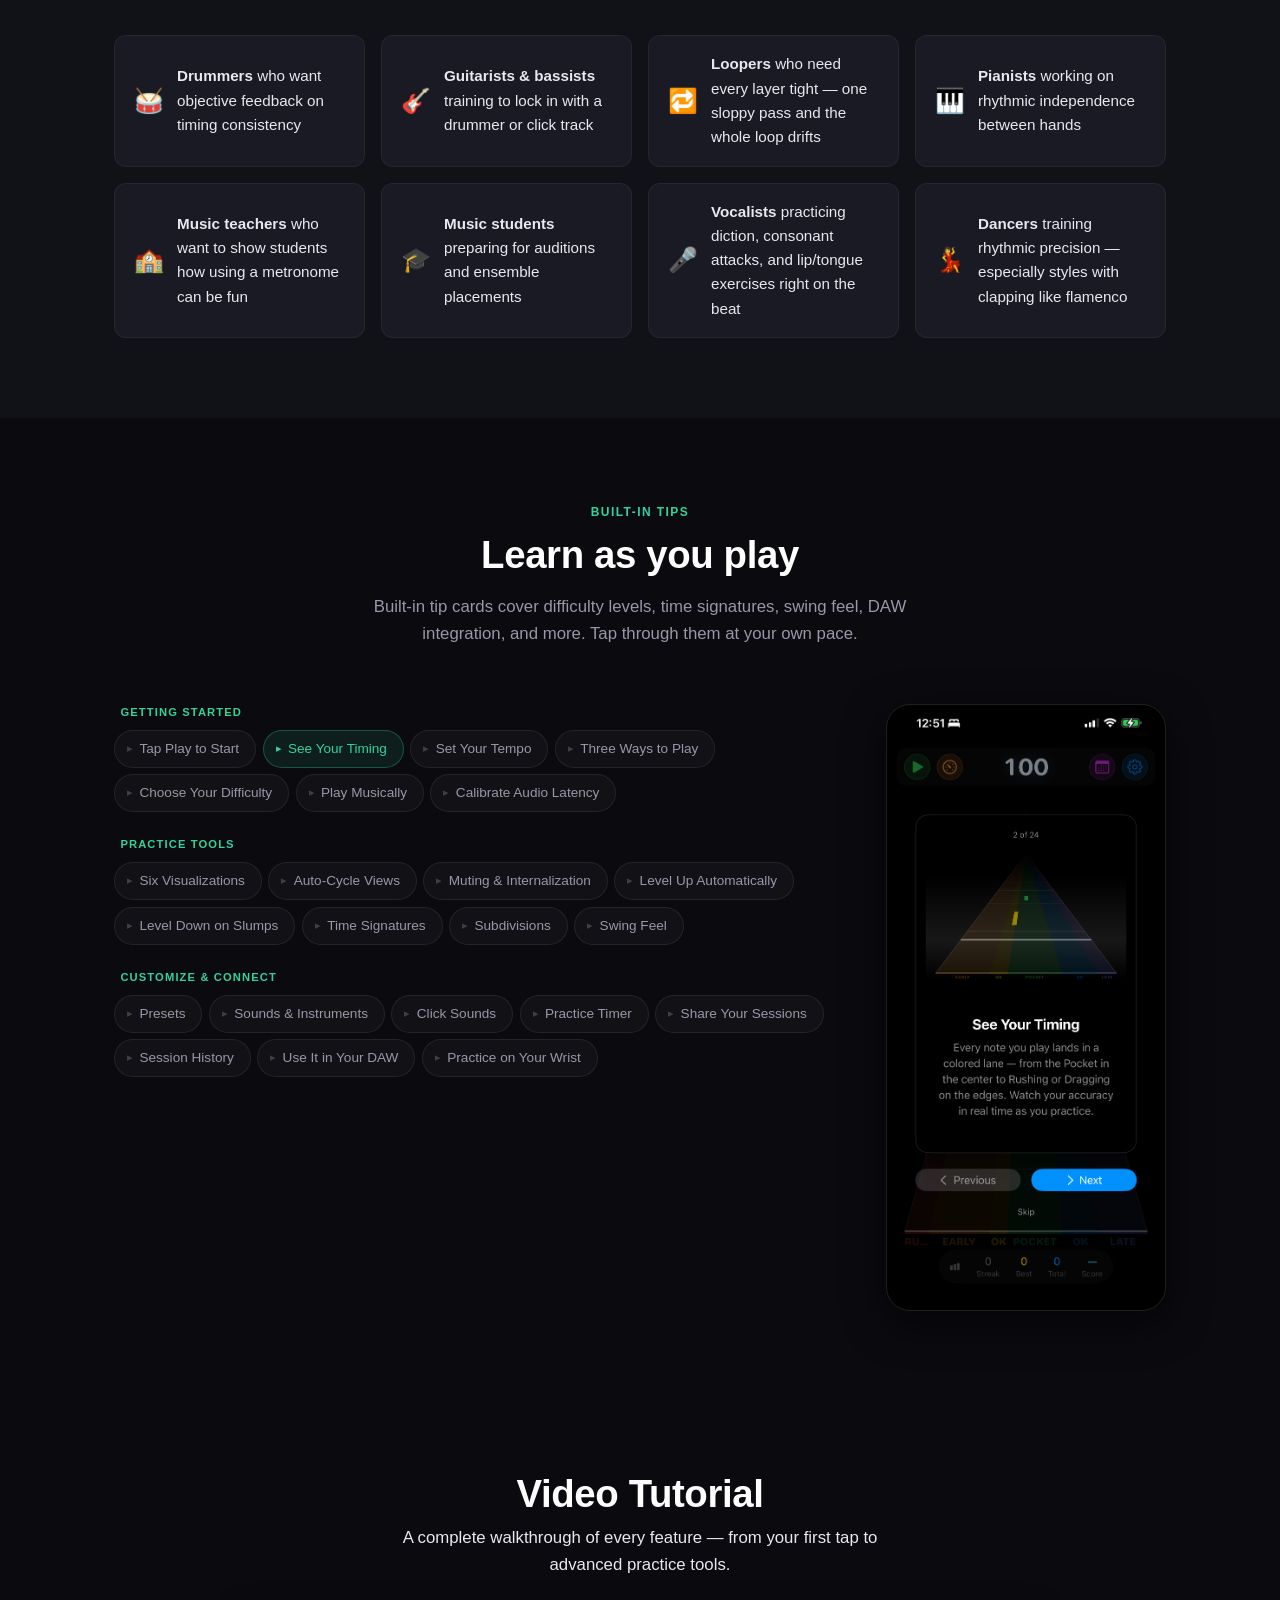
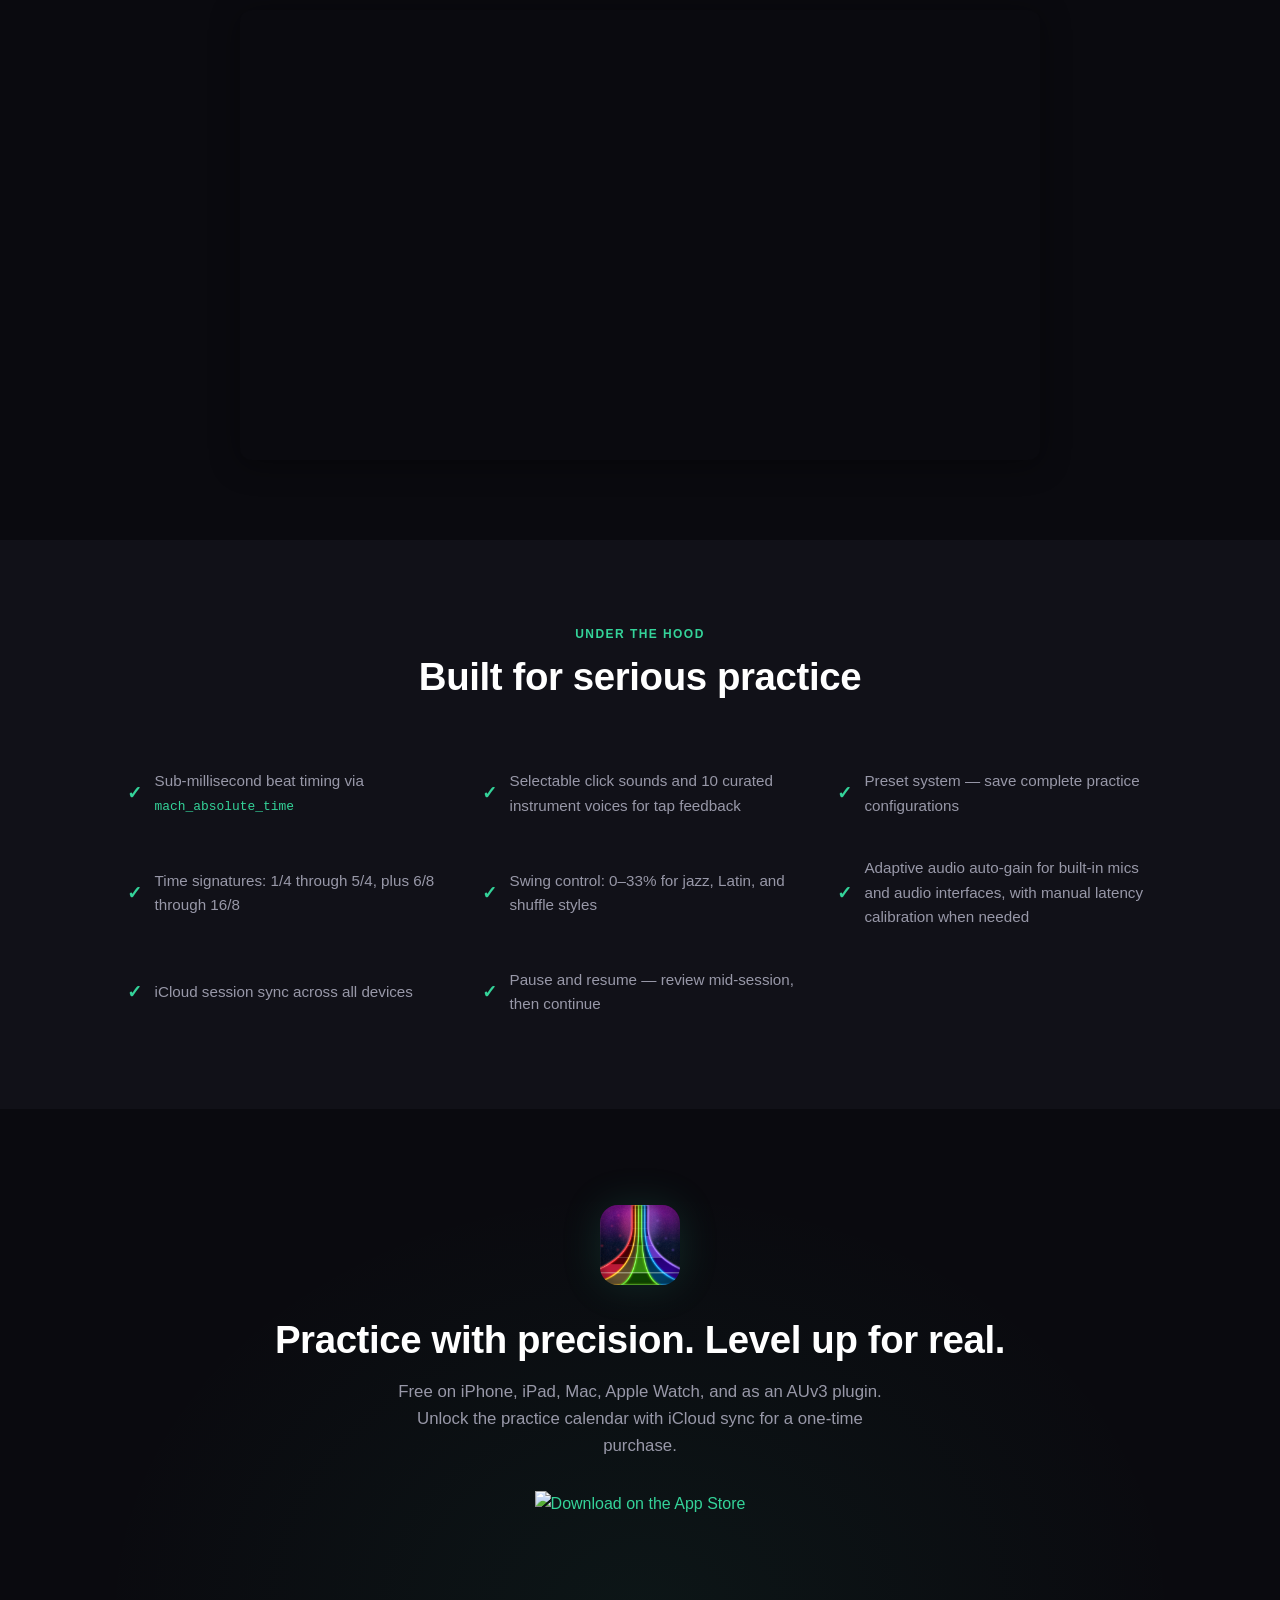
==== commit d23483a5: "Update for the app v1.1" ====
--- a/index.html
+++ b/index.html
@@ -18,10 +18,12 @@
             Metronome Hero
         </a>
         <ul class="nav-links">
+            <li><a href="play/" class="nav-demo">Demo</a></li>
             <li><a href="#features">Features</a></li>
             <li><a href="#visualizations">Visualizations</a></li>
             <li><a href="#input">Input</a></li>
             <li><a href="#challenges">Challenges</a></li>
+            <li><a href="grooves/">Grooves</a></li>
             <li><a href="#platforms">Platforms</a></li>
             <li><a href="#daw">AUv3</a></li>
             <li><a href="#tips">Tips</a></li>
@@ -127,6 +129,10 @@
                 <h3>Flexible Time Signatures</h3>
                 <p>Practice in anything from 1/4 through 5/4, plus 6/8 through 16/8. Add subdivisions from eighths to thirty-seconds and swing feel from subtle to hard shuffle.</p>
             </div>
+            <div class="feature-card">
+                <h3>Custom Grooves</h3>
+                <p>Score yourself against the timing of real-world rhythms &mdash; classic four-on-the-floor, disco with 16th hi-hats, hip-hop boom bap, behind-the-beat lo-fi, the Linn drum-machine shuffle, or a triplet subdivision drill. Pick from the factory grooves, or build your own: place quantums anywhere in the bar and stack kick, snare, and hi-hat together on a single click.</p>
+            </div>
         </div>
     </div>
 </section>
@@ -336,6 +342,39 @@
                 <h3>Practice Timer</h3>
                 <p>Set a countdown and the metronome stops automatically when time&rsquo;s up. Great for focused practice blocks &mdash; decide how long, then just play.</p>
             </div>
+        </div>
+    </div>
+</section>
+
+<!-- ── Grooves ── -->
+<section id="grooves">
+    <div class="container">
+        <div class="section-header">
+            <span class="section-label">Custom Grooves</span>
+            <h2>Practice to a real groove, not just a click</h2>
+            <p>Swap the uniform metronome grid for an actual feel. Grooves place the beat where the music does &mdash; laid-back backbeats, shuffles, clave patterns and subdivision drills &mdash; and score how tightly you lock in.</p>
+        </div>
+
+        <div class="feature-grid">
+            <div class="feature-card">
+                <div class="icon">🥁</div>
+                <h3>Real feels, real notation</h3>
+                <p>Every groove is a one-bar drum pattern with its own scoring grid, shown in standard percussion notation so you know exactly what you&rsquo;re playing against.</p>
+            </div>
+            <div class="feature-card">
+                <div class="icon">☁️</div>
+                <h3>A growing library</h3>
+                <p>Browse grooves right inside the app under <strong>Grooves &rarr; Browse Grooves</strong> and download any of them with a tap. New grooves are added over time &mdash; no app update needed.</p>
+            </div>
+            <div class="feature-card">
+                <div class="icon">✏️</div>
+                <h3>Make them your own</h3>
+                <p>Tweak any groove in the editor &mdash; move hits, change sounds, adjust the swing &mdash; or import your own MIDI. Your grooves sync across all your devices via iCloud.</p>
+            </div>
+        </div>
+
+        <div style="text-align:center; margin-top: 2.5rem;">
+            <a href="grooves/" class="btn btn-primary">Browse the Groove Library</a>
         </div>
     </div>
 </section>
--- a/style.css
+++ b/style.css
@@ -53,9 +53,17 @@
 nav .container { display: flex; align-items: center; justify-content: space-between; }
 .nav-brand { display: flex; align-items: center; gap: 0.6rem; font-weight: 700; font-size: 1.1rem; color: var(--text-bright); }
 .nav-brand img { width: 32px; height: 32px; border-radius: 7px; }
-.nav-links { display: flex; gap: 1.8rem; list-style: none; }
+.nav-links { display: flex; gap: 1.8rem; list-style: none; align-items: center; }
 .nav-links a { color: var(--text-dim); font-size: 0.9rem; font-weight: 500; transition: color 0.2s; }
 .nav-links a:hover { color: var(--text-bright); }
+.nav-links a.nav-demo {
+    background: linear-gradient(135deg, var(--gradient-start), var(--gradient-end));
+    color: #000;
+    padding: 0.35rem 0.9rem;
+    border-radius: 6px;
+    font-weight: 600;
+}
+.nav-links a.nav-demo:hover { color: #000; opacity: 0.9; }
 
 /* ── Buttons ── */
 .btn {
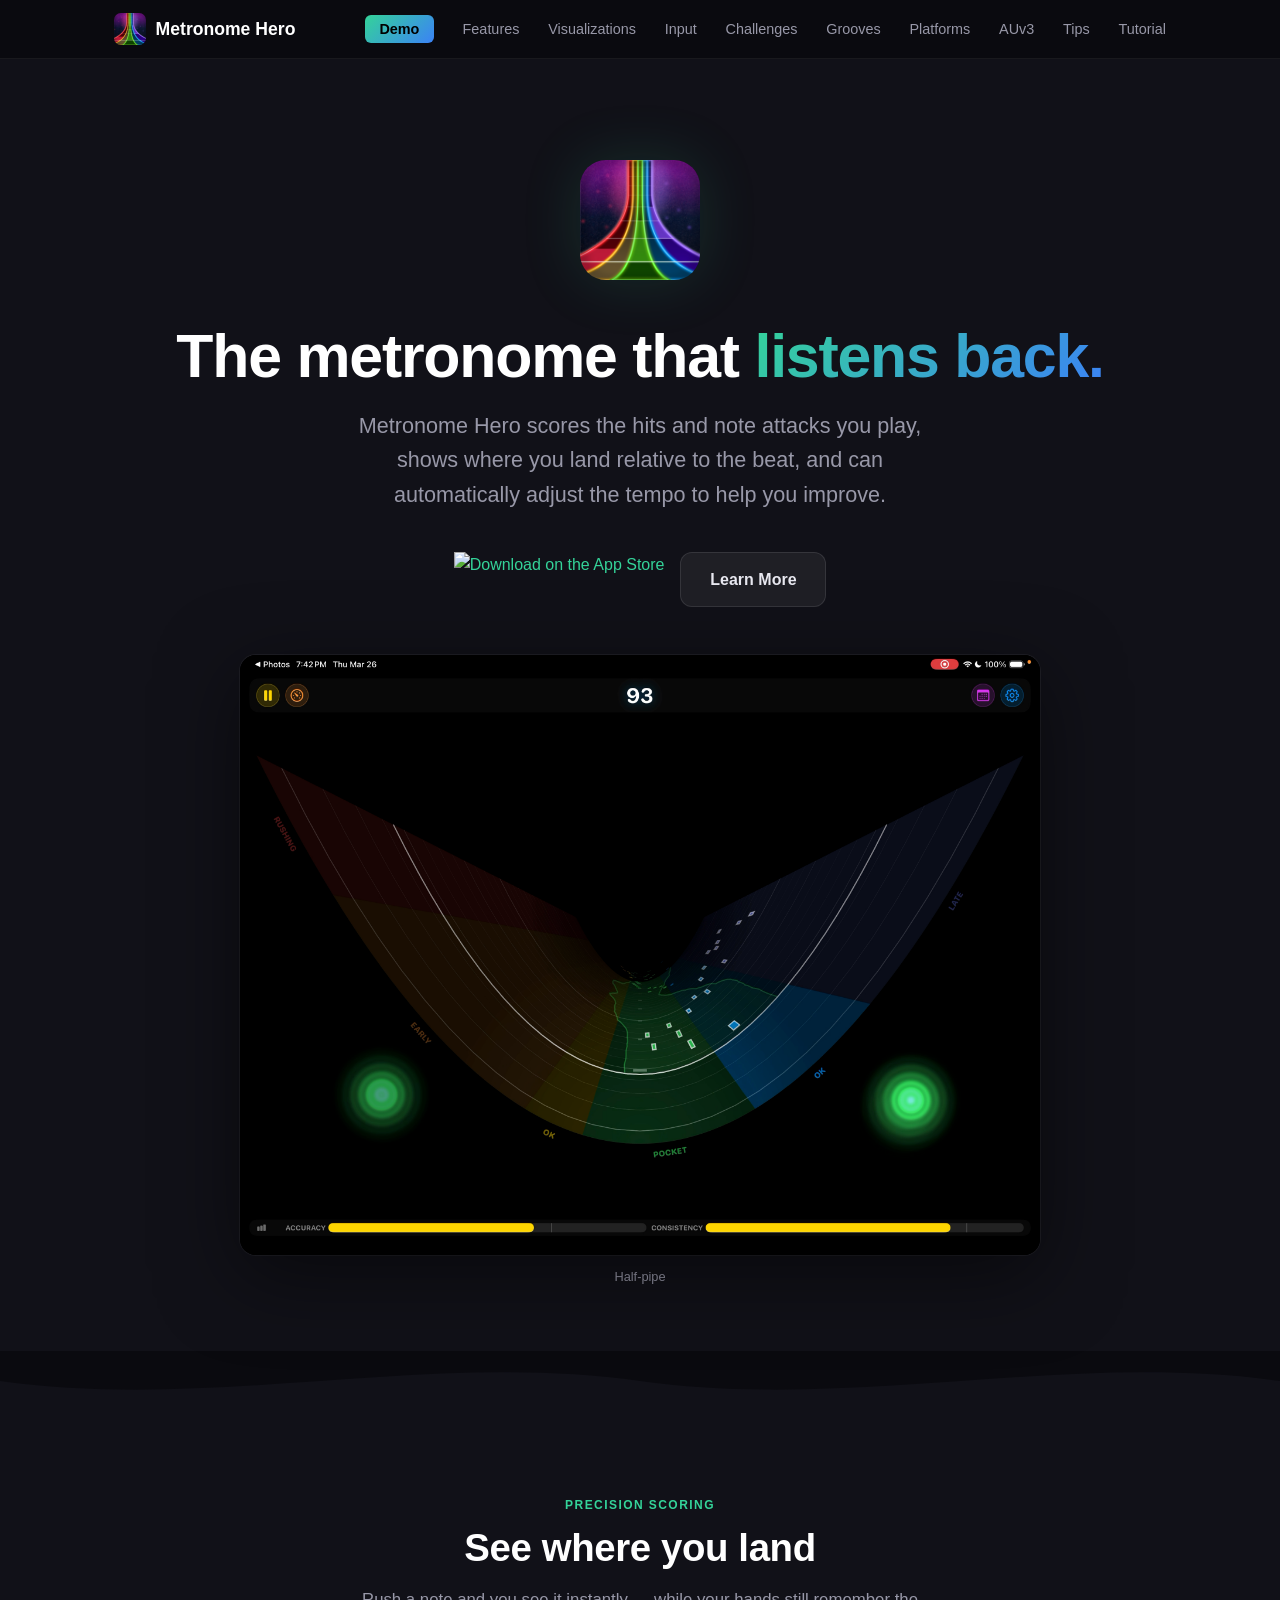
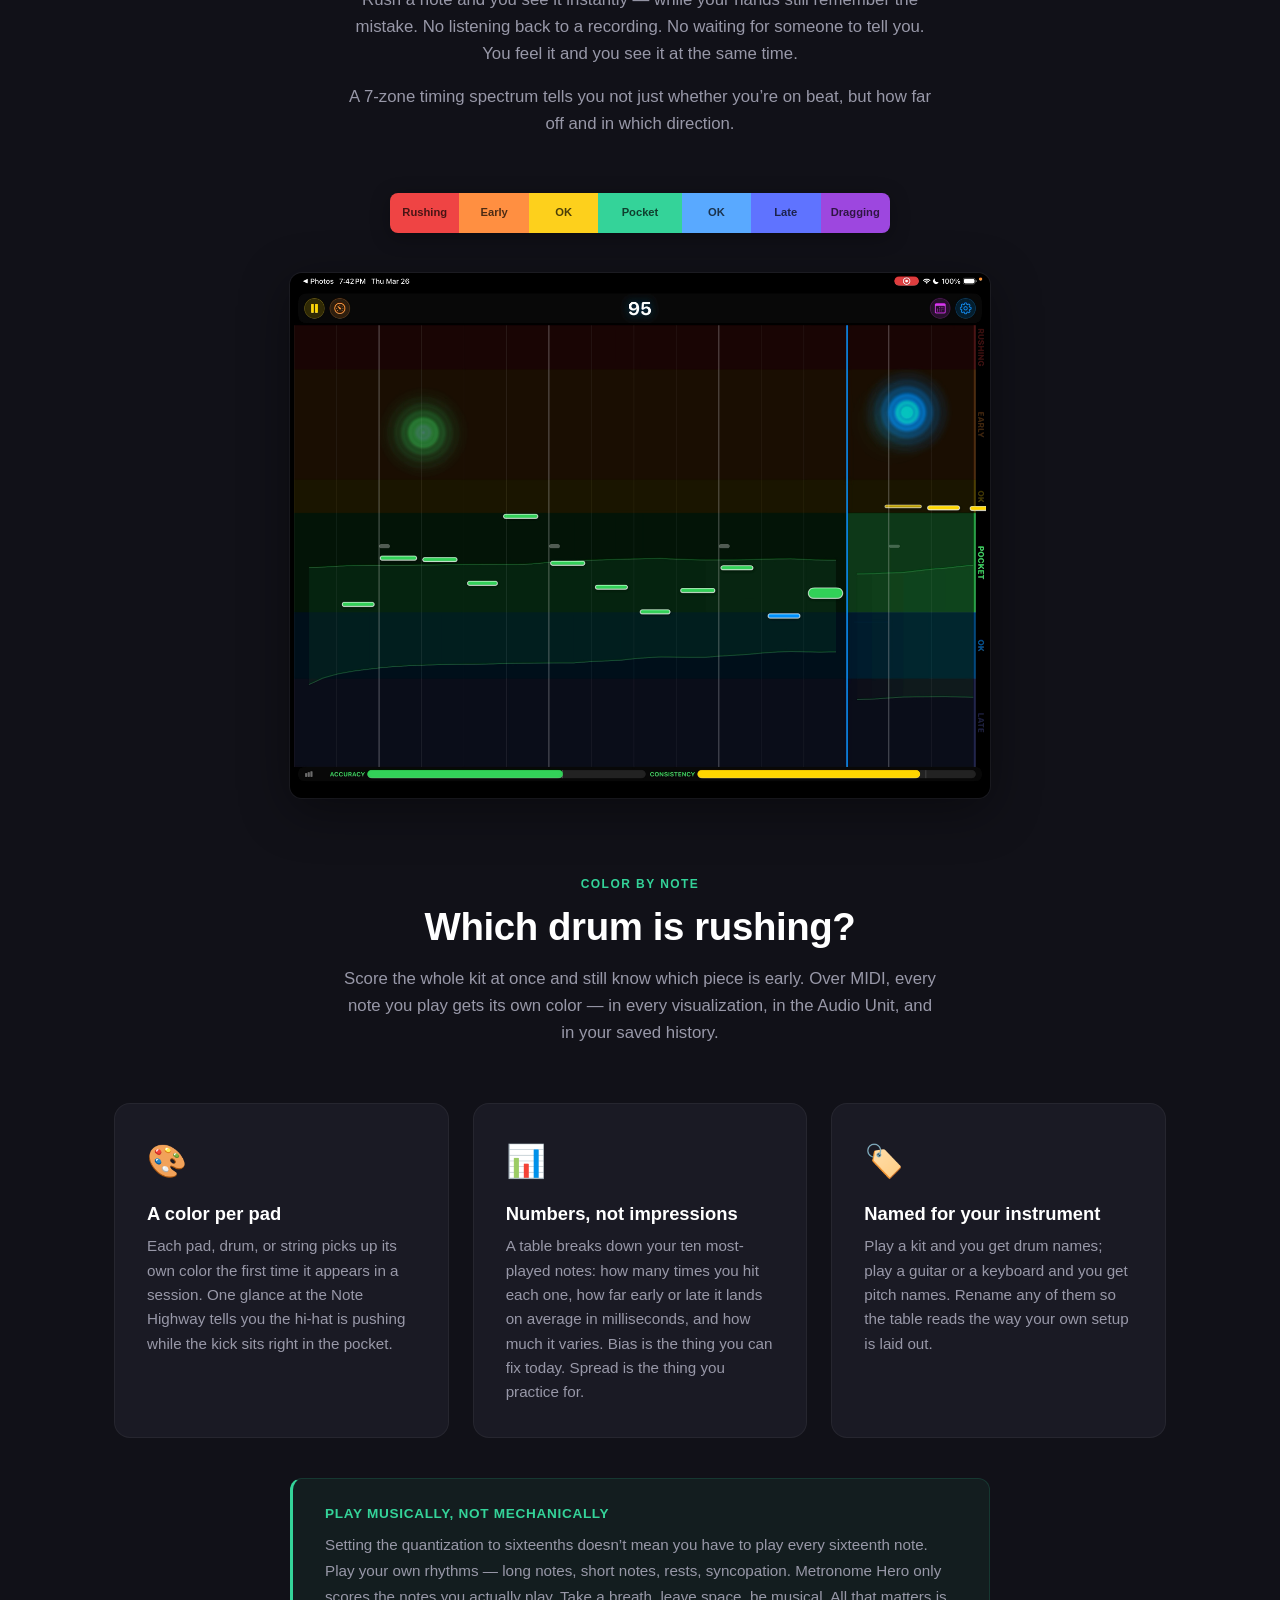
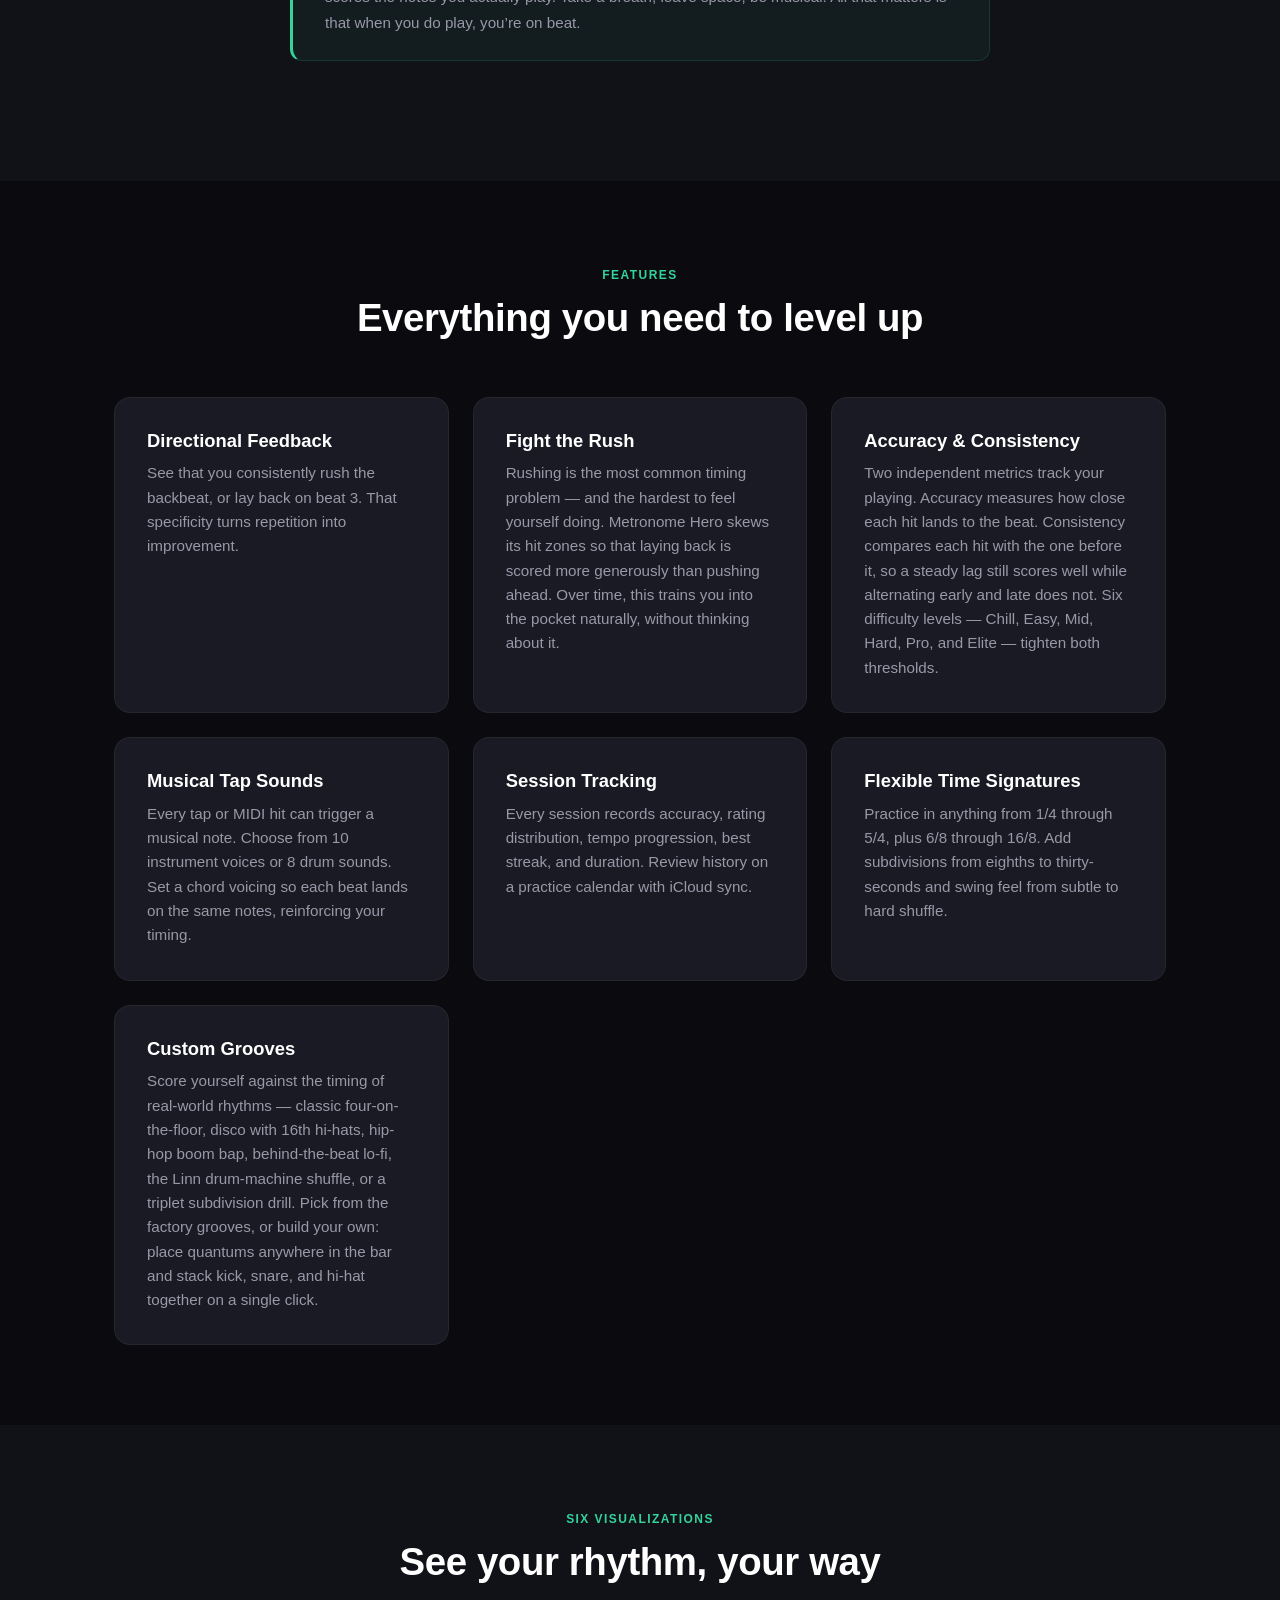
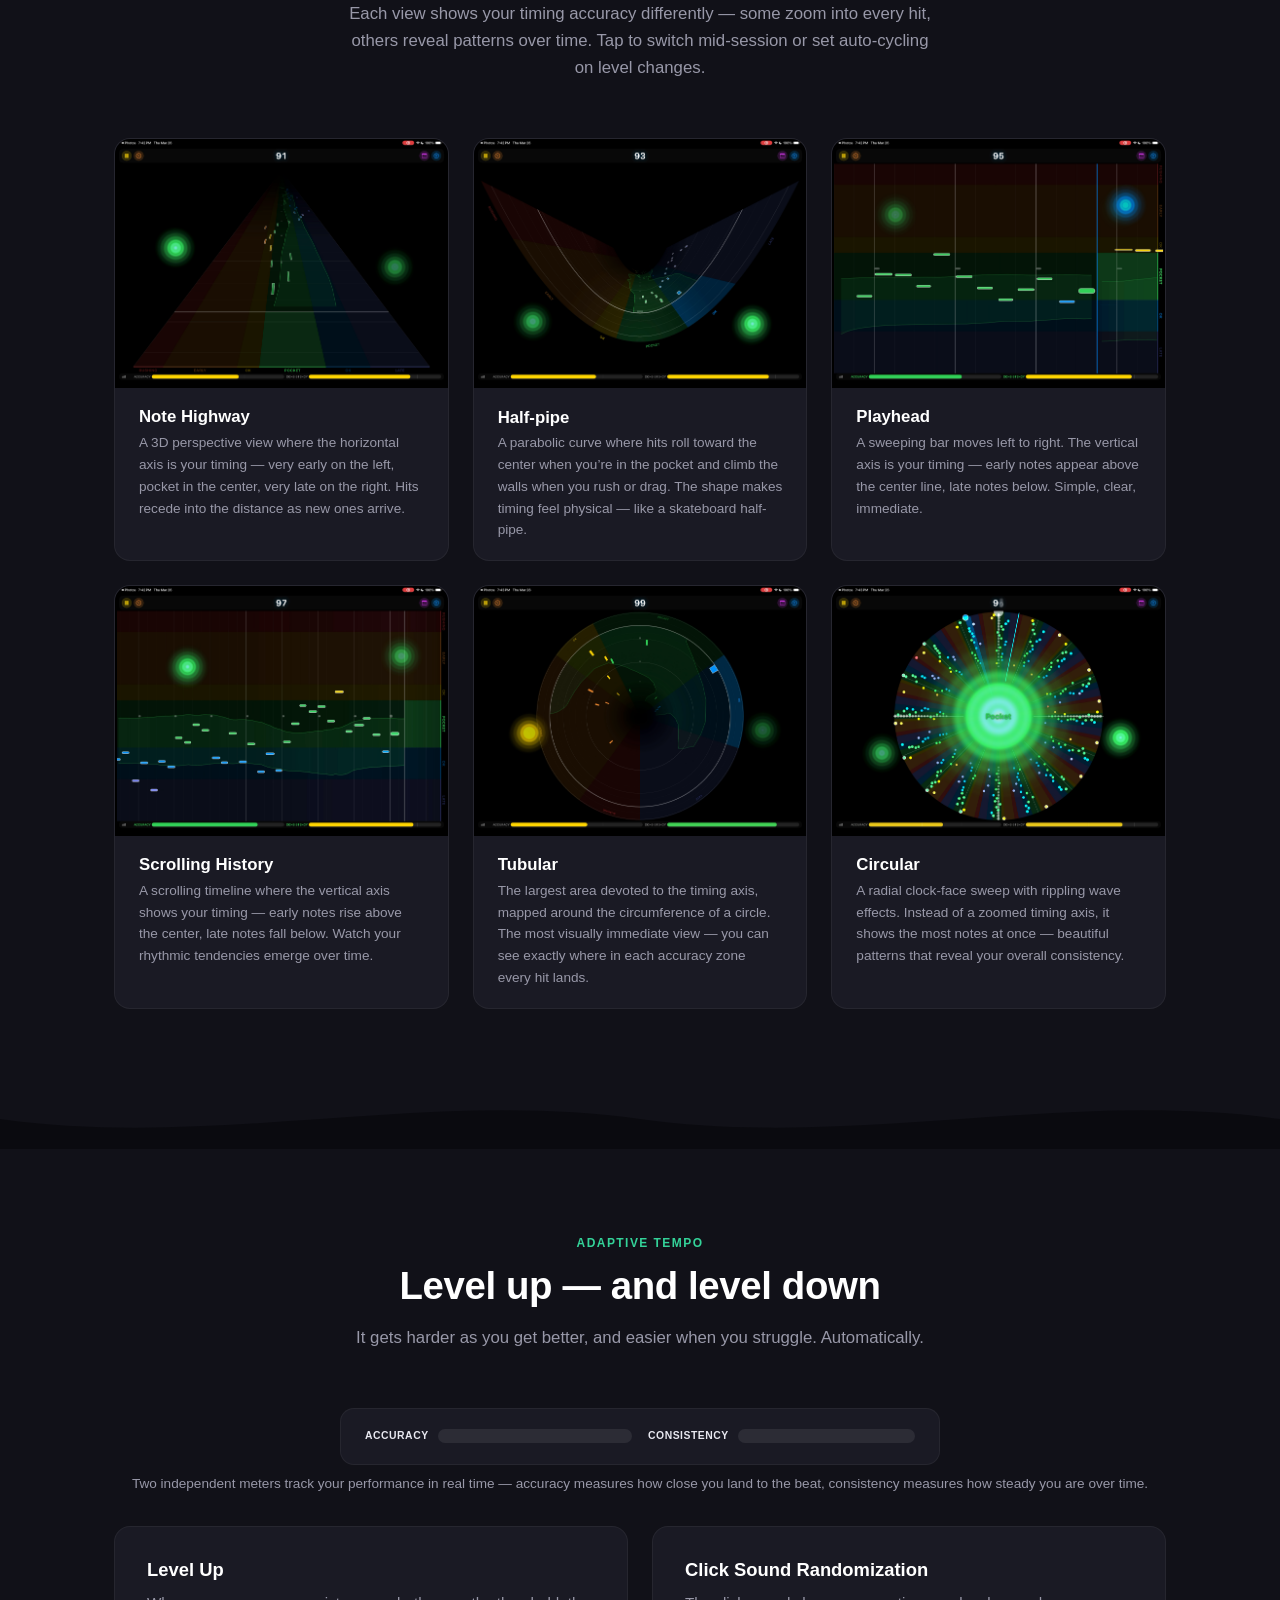
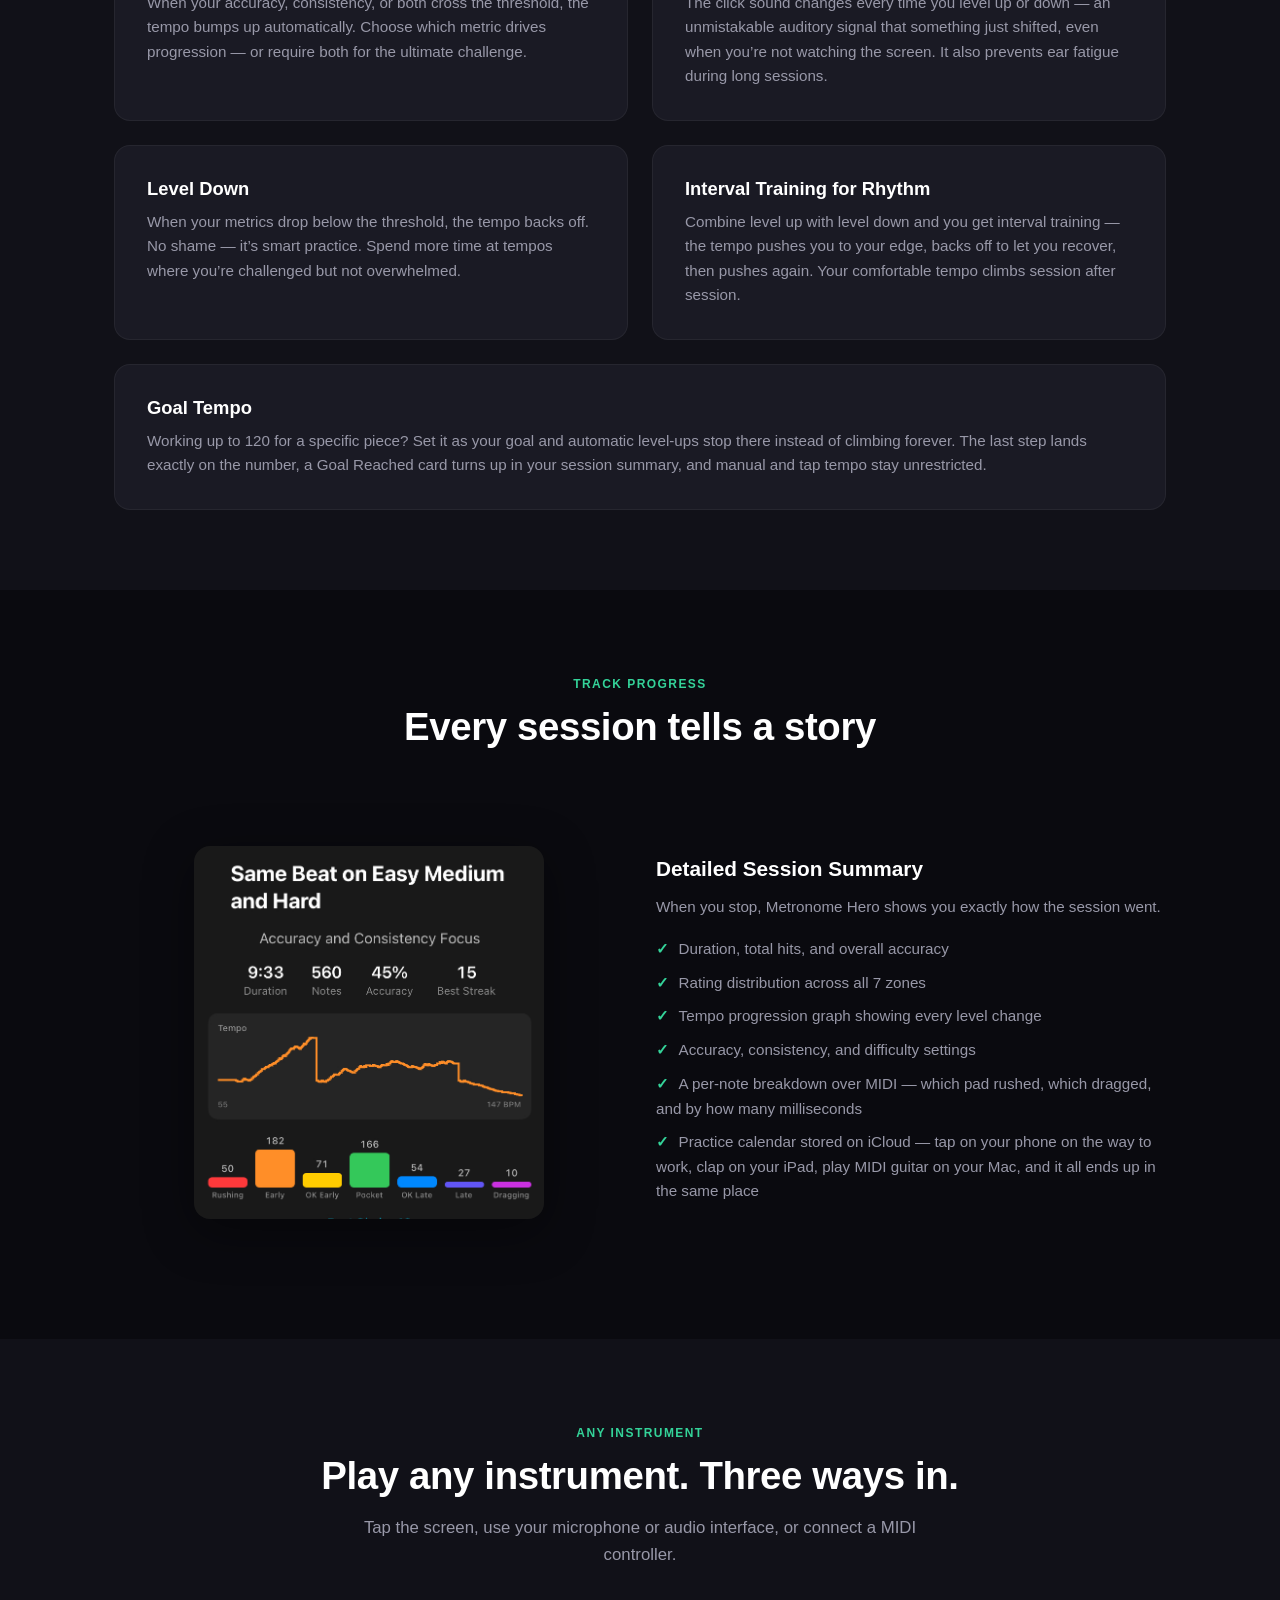
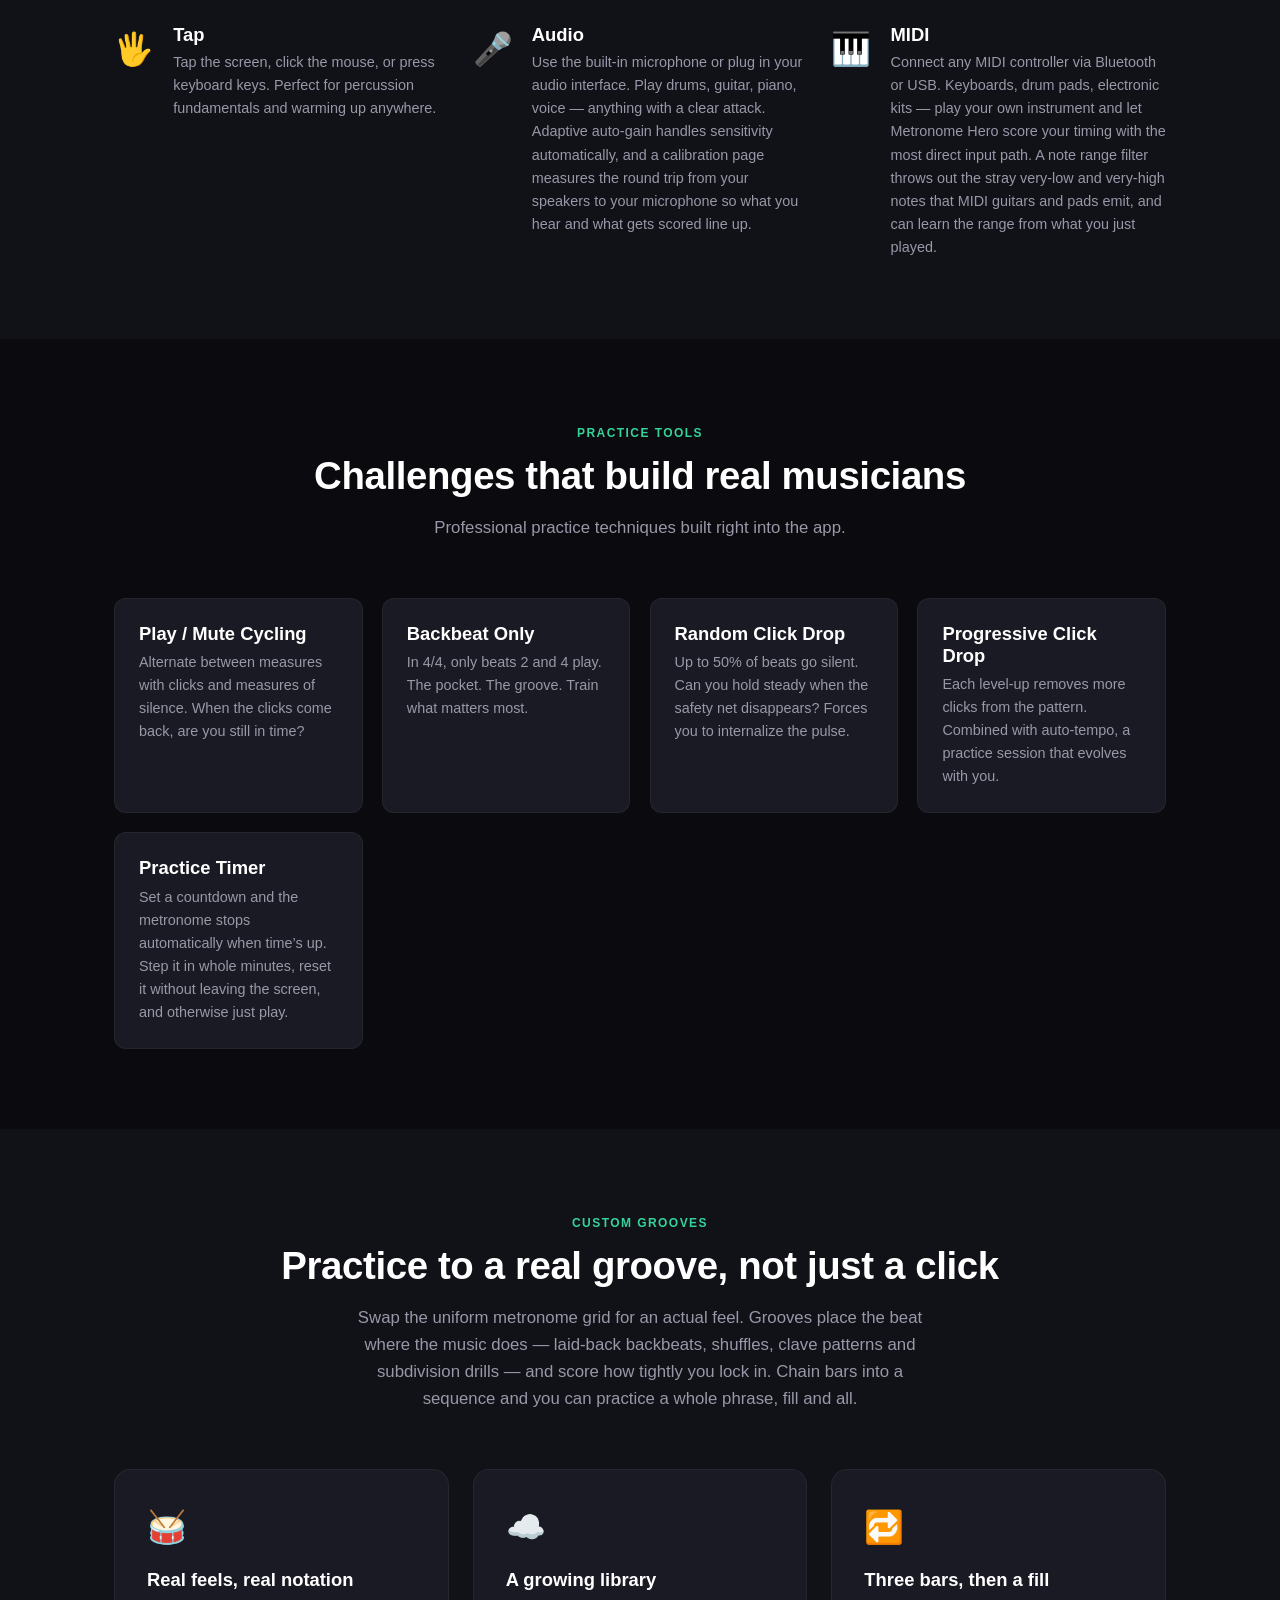
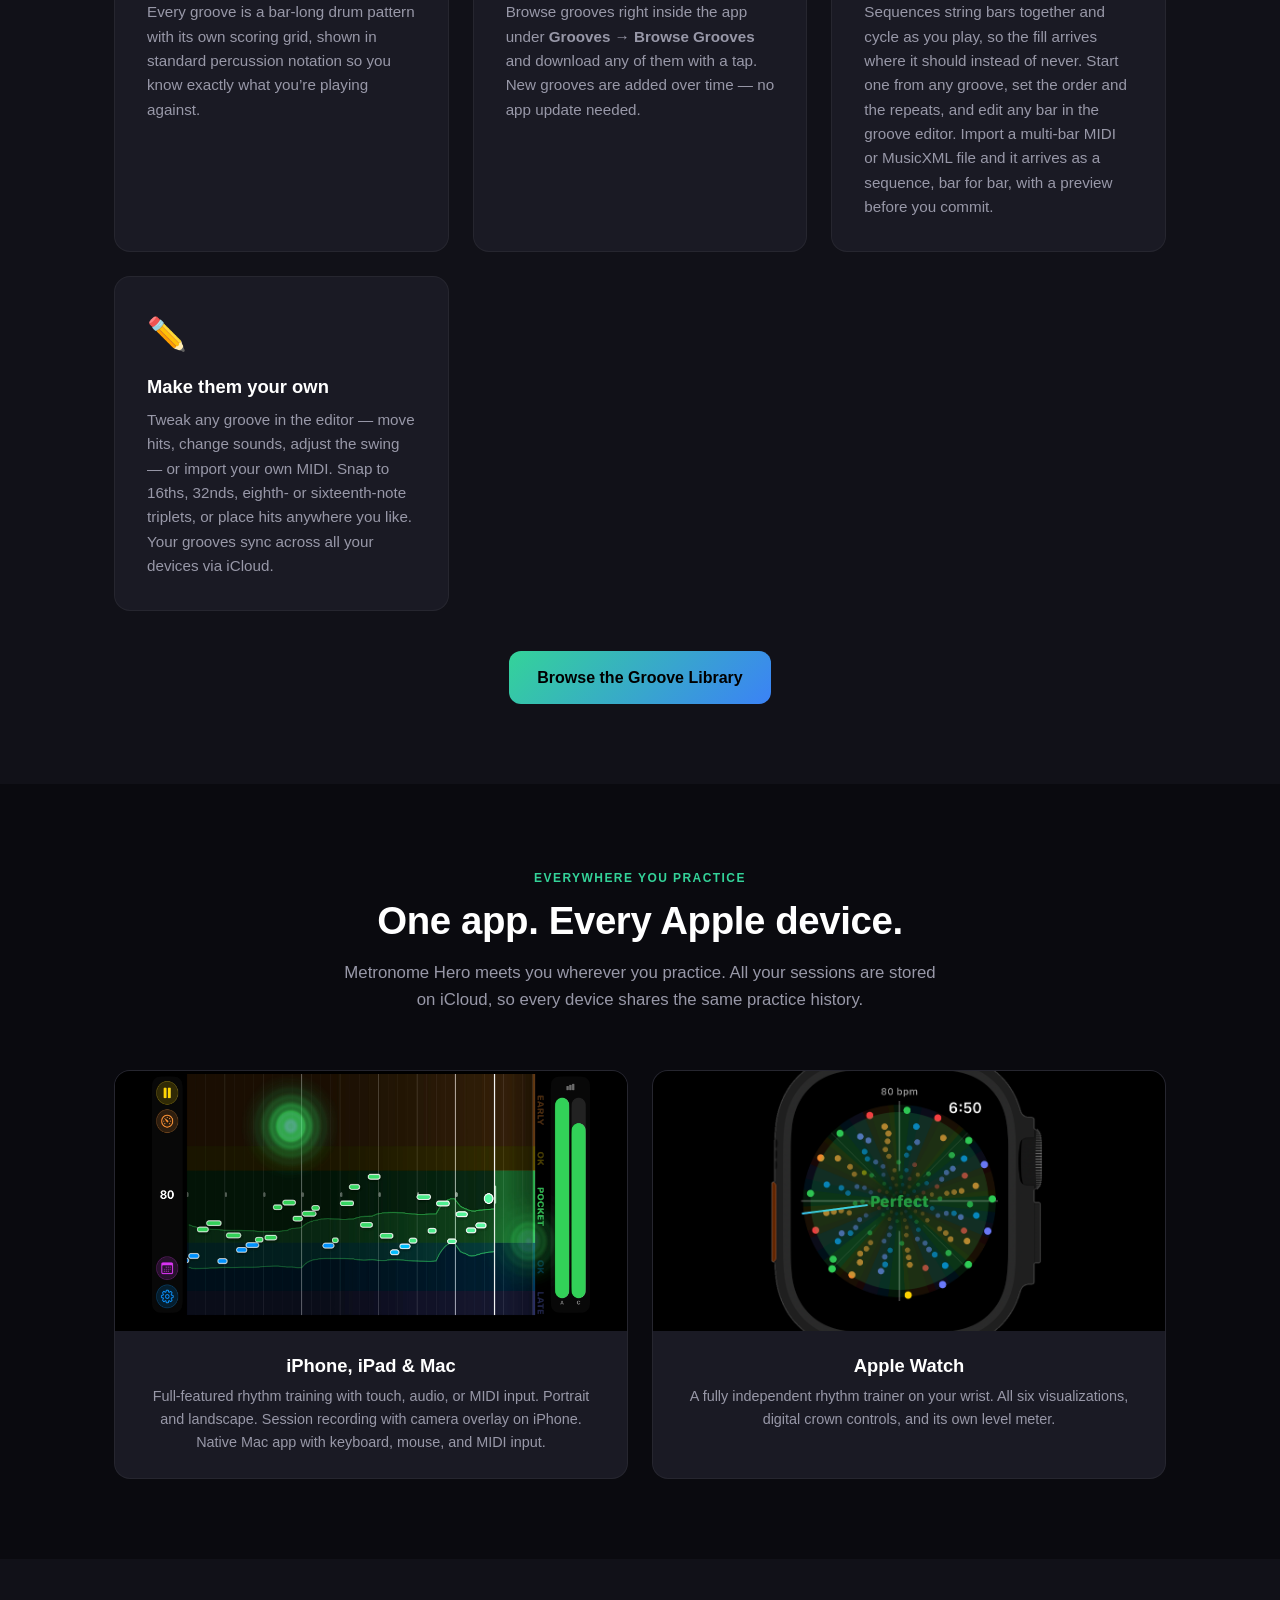
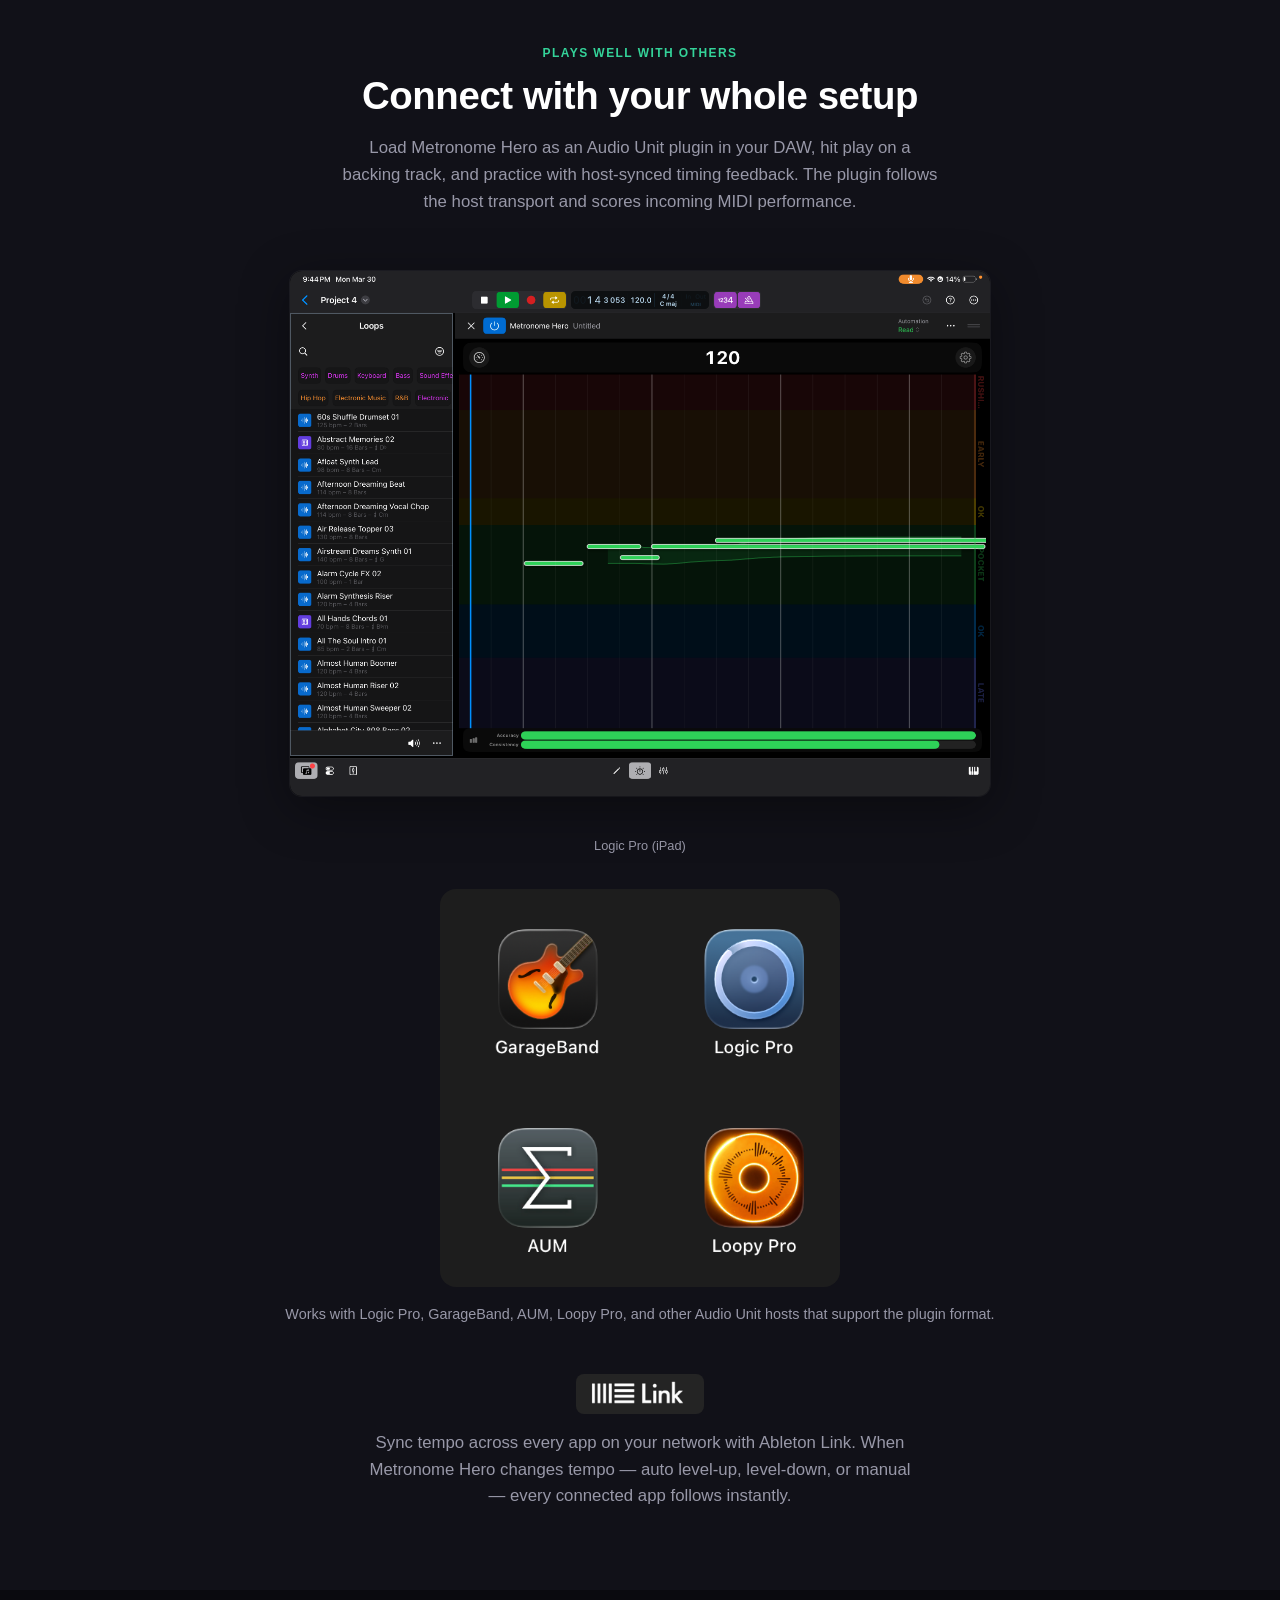
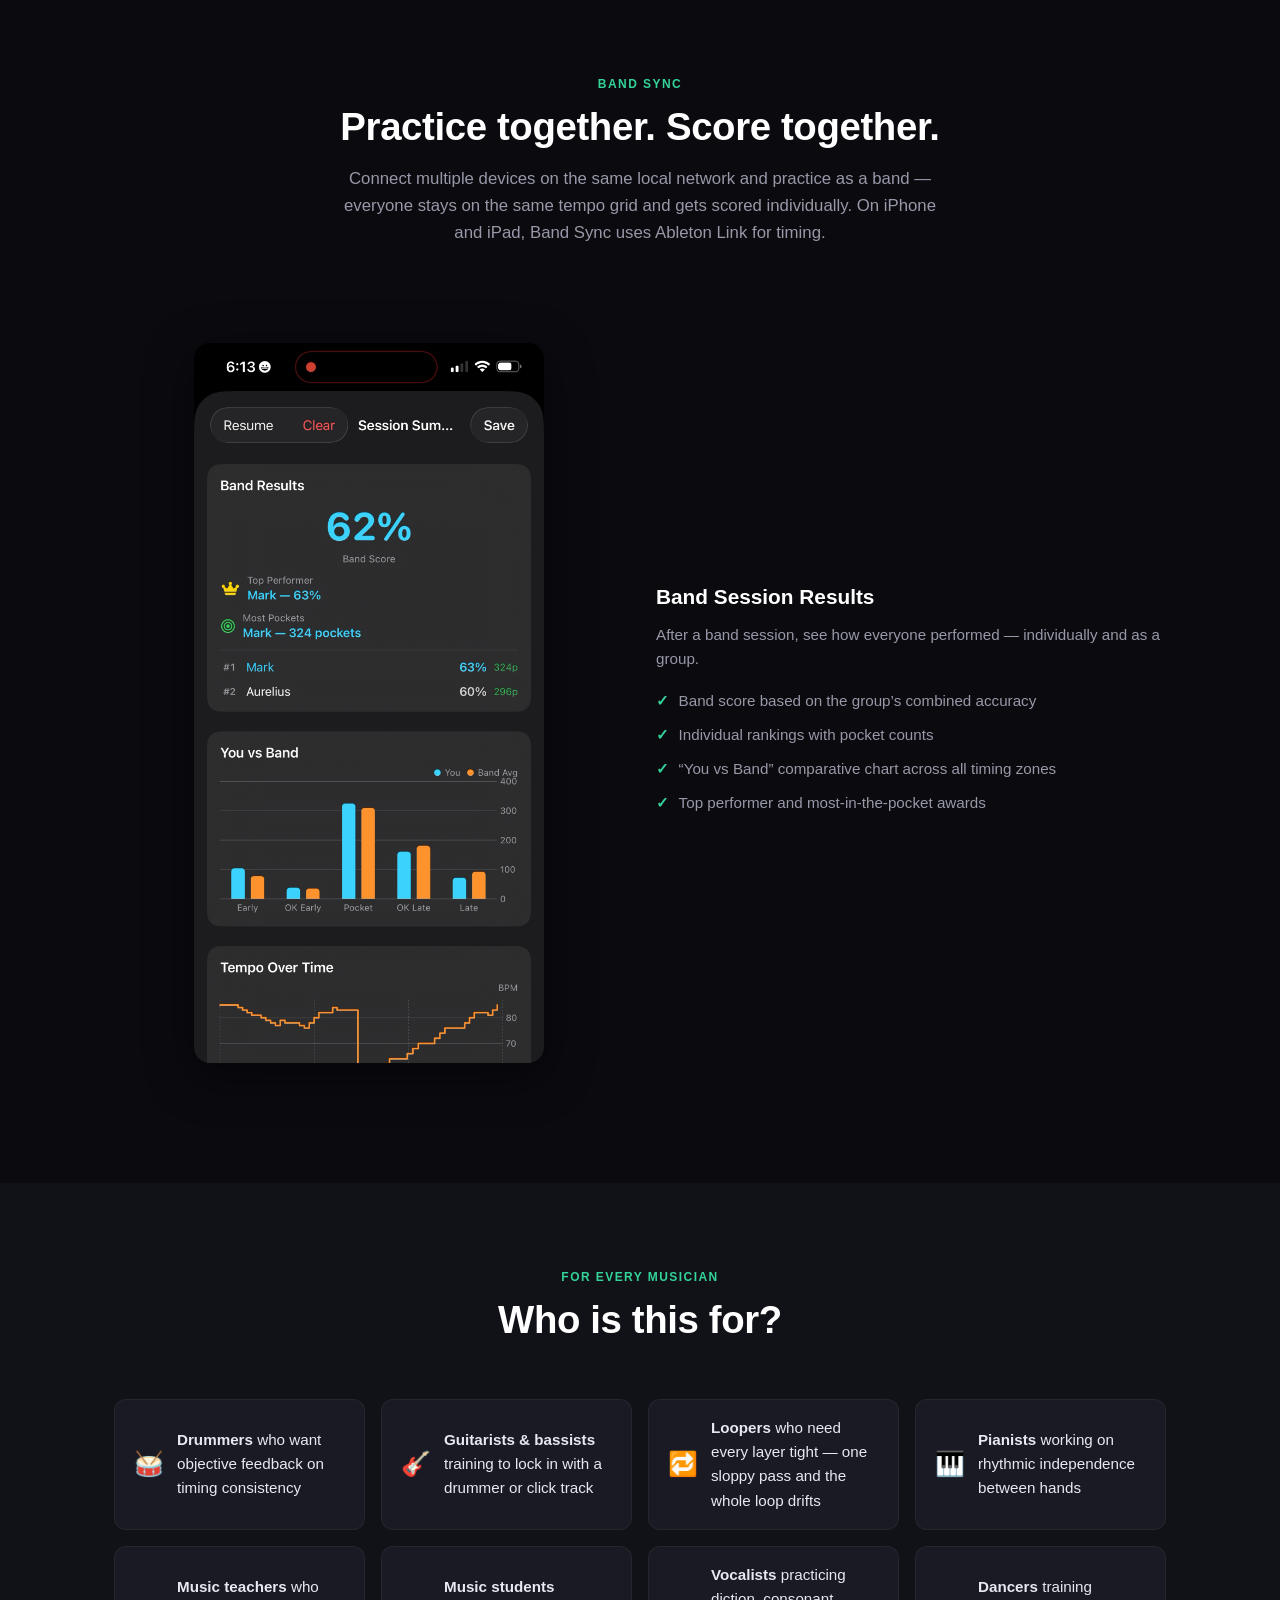
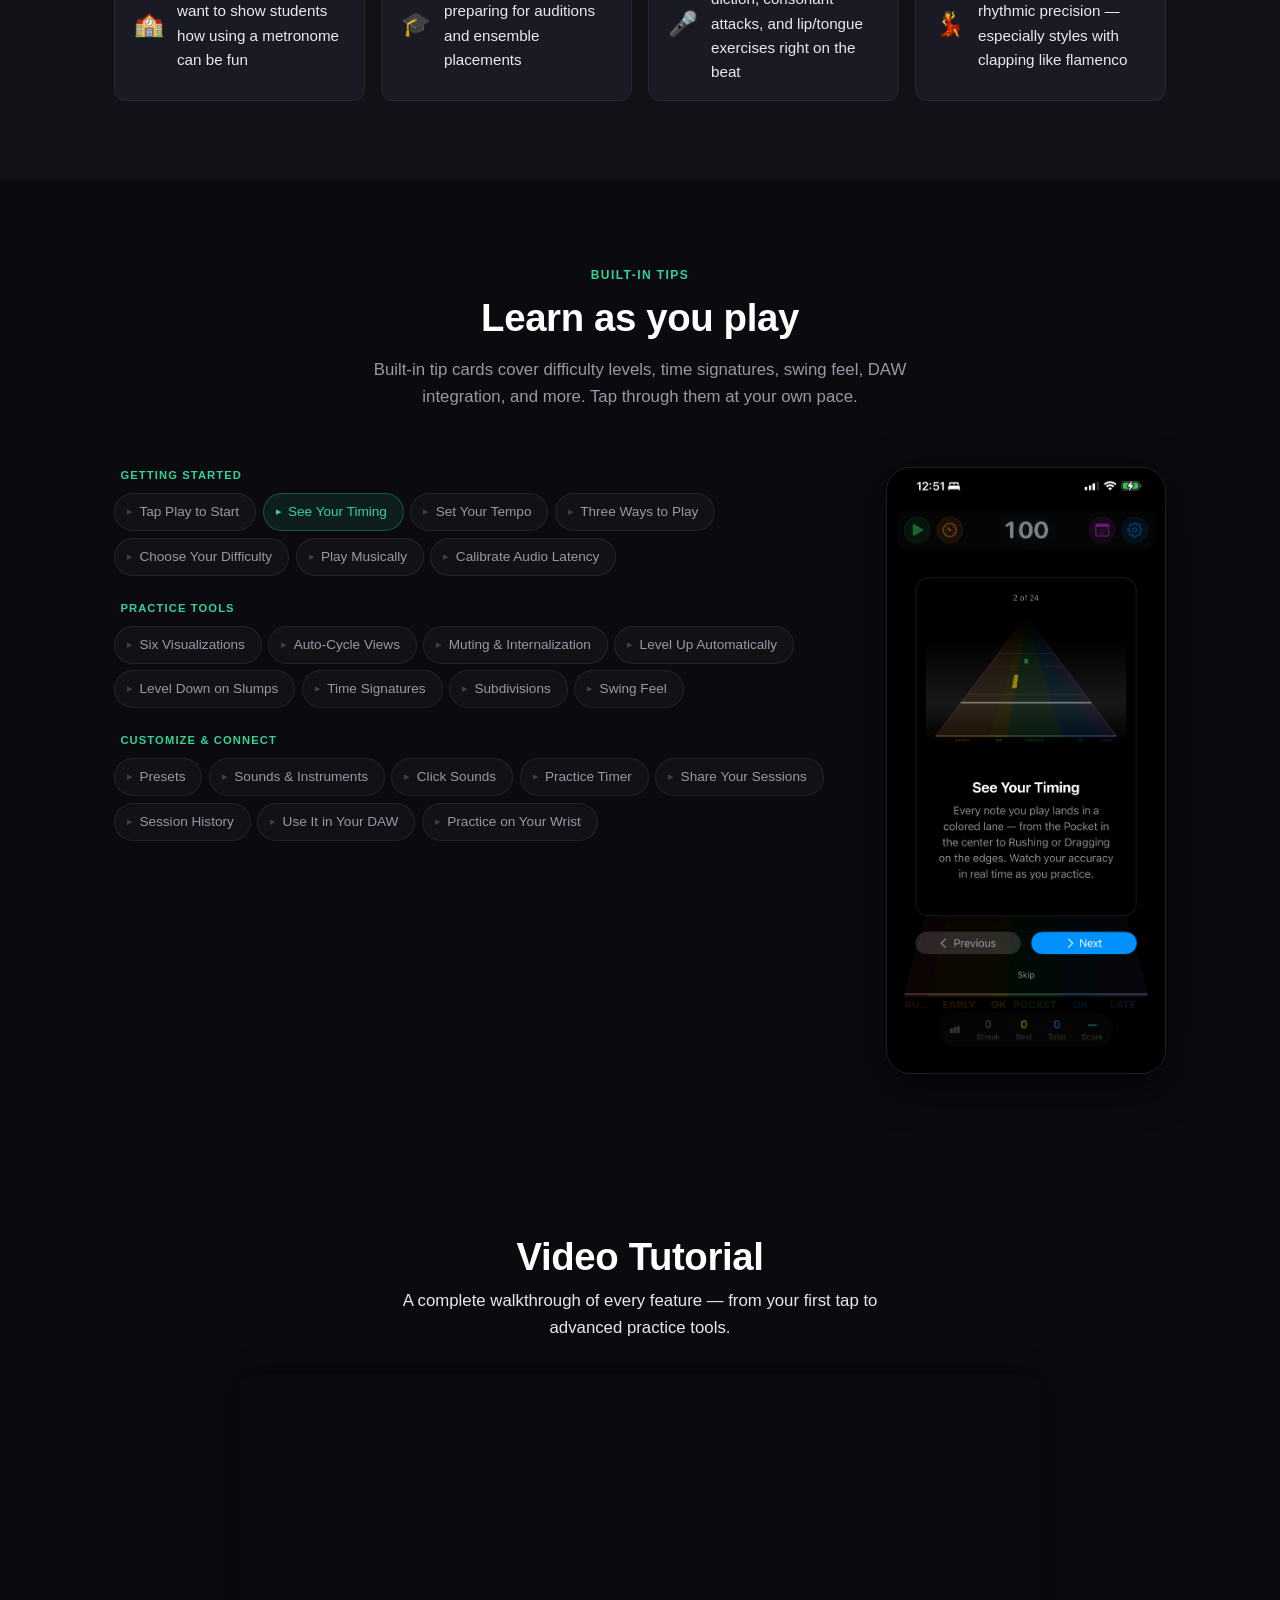
==== commit 0a0e02a0: "Updates for v1.2" ====
--- a/index.html
+++ b/index.html
@@ -4,7 +4,7 @@
     <meta charset="UTF-8">
     <meta name="viewport" content="width=device-width, initial-scale=1.0">
     <title>Metronome Hero — The Metronome That Listens Back</title>
-    <meta name="description" content="Train your timing with real-time visual feedback, adaptive tempo progression, and tap, mic, or MIDI input — on iPhone, iPad, Mac, Apple Watch, and inside your DAW.">
+    <meta name="description" content="Train your timing with real-time visual feedback, per-note colors and stats, multi-bar groove sequences, adaptive tempo progression, and tap, mic, or MIDI input — on iPhone, iPad, Mac, Apple Watch, and inside your DAW.">
     <link rel="icon" type="image/png" href="images/appicon.png">
     <link rel="stylesheet" href="style.css">
 </head>
@@ -89,7 +89,31 @@
             <img src="images/playhead.png" alt="Playhead view showing color-coded hit bars across the timing spectrum">
         </div>
 
-        <div class="tip-callout">
+        <div class="section-header" style="margin-top: 4.5rem;">
+            <span class="section-label">Color by Note</span>
+            <h2>Which drum is rushing?</h2>
+            <p>Score the whole kit at once and still know which piece is early. Over MIDI, every note you play gets its own color &mdash; in every visualization, in the Audio Unit, and in your saved history.</p>
+        </div>
+
+        <div class="feature-grid">
+            <div class="feature-card">
+                <div class="icon">🎨</div>
+                <h3>A color per pad</h3>
+                <p>Each pad, drum, or string picks up its own color the first time it appears in a session. One glance at the Note Highway tells you the hi-hat is pushing while the kick sits right in the pocket.</p>
+            </div>
+            <div class="feature-card">
+                <div class="icon">📊</div>
+                <h3>Numbers, not impressions</h3>
+                <p>A table breaks down your ten most-played notes: how many times you hit each one, how far early or late it lands on average in milliseconds, and how much it varies. Bias is the thing you can fix today. Spread is the thing you practice for.</p>
+            </div>
+            <div class="feature-card">
+                <div class="icon">🏷️</div>
+                <h3>Named for your instrument</h3>
+                <p>Play a kit and you get drum names; play a guitar or a keyboard and you get pitch names. Rename any of them so the table reads the way your own setup is laid out.</p>
+            </div>
+        </div>
+
+        <div class="tip-callout" style="margin-top: 2.5rem;">
             <h4>Play musically, not mechanically</h4>
             <p>Setting the quantization to sixteenths doesn&rsquo;t mean you have to play every sixteenth note. Play your own rhythms &mdash; long notes, short notes, rests, syncopation. Metronome Hero only scores the notes you actually play. Take a breath, leave space, be musical. All that matters is that when you do play, you&rsquo;re on beat.</p>
         </div>
@@ -115,7 +139,7 @@
             </div>
             <div class="feature-card">
                 <h3>Accuracy &amp; Consistency</h3>
-                <p>Two independent metrics track your playing. Accuracy measures how close each hit lands to the beat. Consistency measures how steady you are over time. Five difficulty levels &mdash; from Chill to Pro &mdash; tighten both thresholds.</p>
+                <p>Two independent metrics track your playing. Accuracy measures how close each hit lands to the beat. Consistency compares each hit with the one before it, so a steady lag still scores well while alternating early and late does not. Six difficulty levels &mdash; Chill, Easy, Mid, Hard, Pro, and Elite &mdash; tighten both thresholds.</p>
             </div>
             <div class="feature-card">
                 <h3>Musical Tap Sounds</h3>
@@ -239,6 +263,10 @@
             <div class="feature-card">
                 <h3>Interval Training for Rhythm</h3>
                 <p>Combine level up with level down and you get interval training &mdash; the tempo pushes you to your edge, backs off to let you recover, then pushes again. Your comfortable tempo climbs session after session.</p>
+            </div>
+            <div class="feature-card" style="grid-column: 1 / -1;">
+                <h3>Goal Tempo</h3>
+                <p>Working up to 120 for a specific piece? Set it as your goal and automatic level-ups stop there instead of climbing forever. The last step lands exactly on the number, a Goal Reached card turns up in your session summary, and manual and tap tempo stay unrestricted.</p>
             </div>
         </div>
     </div>
@@ -270,6 +298,7 @@
                     <li>Rating distribution across all 7 zones</li>
                     <li>Tempo progression graph showing every level change</li>
                     <li>Accuracy, consistency, and difficulty settings</li>
+                    <li>A per-note breakdown over MIDI &mdash; which pad rushed, which dragged, and by how many milliseconds</li>
                     <li>Practice calendar stored on iCloud &mdash; tap on your phone on the way to work, clap on your iPad, play MIDI guitar on your Mac, and it all ends up in the same place</li>
                 </ul>
             </div>
@@ -298,14 +327,14 @@
                 <div class="mode-icon">&#127908;</div>
                 <div>
                     <h3>Audio</h3>
-                    <p>Use the built-in microphone or plug in your audio interface. Play drums, guitar, piano, voice &mdash; anything with a clear attack. Adaptive auto-gain handles sensitivity automatically, and latency calibration helps line up what you hear with what gets scored.</p>
+                    <p>Use the built-in microphone or plug in your audio interface. Play drums, guitar, piano, voice &mdash; anything with a clear attack. Adaptive auto-gain handles sensitivity automatically, and a calibration page measures the round trip from your speakers to your microphone so what you hear and what gets scored line up.</p>
                 </div>
             </div>
             <div class="input-mode">
                 <div class="mode-icon">&#127929;</div>
                 <div>
                     <h3>MIDI</h3>
-                    <p>Connect any MIDI controller via Bluetooth or USB. Keyboards, drum pads, electronic kits &mdash; play your own instrument and let Metronome Hero score your timing with the most direct input path.</p>
+                    <p>Connect any MIDI controller via Bluetooth or USB. Keyboards, drum pads, electronic kits &mdash; play your own instrument and let Metronome Hero score your timing with the most direct input path. A note range filter throws out the stray very-low and very-high notes that MIDI guitars and pads emit, and can learn the range from what you just played.</p>
                 </div>
             </div>
         </div>
@@ -340,7 +369,7 @@
             </div>
             <div class="challenge-item">
                 <h3>Practice Timer</h3>
-                <p>Set a countdown and the metronome stops automatically when time&rsquo;s up. Great for focused practice blocks &mdash; decide how long, then just play.</p>
+                <p>Set a countdown and the metronome stops automatically when time&rsquo;s up. Step it in whole minutes, reset it without leaving the screen, and otherwise just play.</p>
             </div>
         </div>
     </div>
@@ -352,14 +381,14 @@
         <div class="section-header">
             <span class="section-label">Custom Grooves</span>
             <h2>Practice to a real groove, not just a click</h2>
-            <p>Swap the uniform metronome grid for an actual feel. Grooves place the beat where the music does &mdash; laid-back backbeats, shuffles, clave patterns and subdivision drills &mdash; and score how tightly you lock in.</p>
+            <p>Swap the uniform metronome grid for an actual feel. Grooves place the beat where the music does &mdash; laid-back backbeats, shuffles, clave patterns and subdivision drills &mdash; and score how tightly you lock in. Chain bars into a sequence and you can practice a whole phrase, fill and all.</p>
         </div>
 
         <div class="feature-grid">
             <div class="feature-card">
                 <div class="icon">🥁</div>
                 <h3>Real feels, real notation</h3>
-                <p>Every groove is a one-bar drum pattern with its own scoring grid, shown in standard percussion notation so you know exactly what you&rsquo;re playing against.</p>
+                <p>Every groove is a bar-long drum pattern with its own scoring grid, shown in standard percussion notation so you know exactly what you&rsquo;re playing against.</p>
             </div>
             <div class="feature-card">
                 <div class="icon">☁️</div>
@@ -367,9 +396,14 @@
                 <p>Browse grooves right inside the app under <strong>Grooves &rarr; Browse Grooves</strong> and download any of them with a tap. New grooves are added over time &mdash; no app update needed.</p>
             </div>
             <div class="feature-card">
+                <div class="icon">🔁</div>
+                <h3>Three bars, then a fill</h3>
+                <p>Sequences string bars together and cycle as you play, so the fill arrives where it should instead of never. Start one from any groove, set the order and the repeats, and edit any bar in the groove editor. Import a multi-bar MIDI or MusicXML file and it arrives as a sequence, bar for bar, with a preview before you commit.</p>
+            </div>
+            <div class="feature-card">
                 <div class="icon">✏️</div>
                 <h3>Make them your own</h3>
-                <p>Tweak any groove in the editor &mdash; move hits, change sounds, adjust the swing &mdash; or import your own MIDI. Your grooves sync across all your devices via iCloud.</p>
+                <p>Tweak any groove in the editor &mdash; move hits, change sounds, adjust the swing &mdash; or import your own MIDI. Snap to 16ths, 32nds, eighth- or sixteenth-note triplets, or place hits anywhere you like. Your grooves sync across all your devices via iCloud.</p>
             </div>
         </div>
 
@@ -650,6 +684,14 @@
             </div>
             <div class="spec-item">
                 <span class="check">&#10003;</span>
+                <p>Goal tempo &mdash; level up toward a target and stop there</p>
+            </div>
+            <div class="spec-item">
+                <span class="check">&#10003;</span>
+                <p>Per-note MIDI statistics: count, early/late bias, and spread</p>
+            </div>
+            <div class="spec-item">
+                <span class="check">&#10003;</span>
                 <p>Pause and resume &mdash; review mid-session, then continue</p>
             </div>
         </div>
